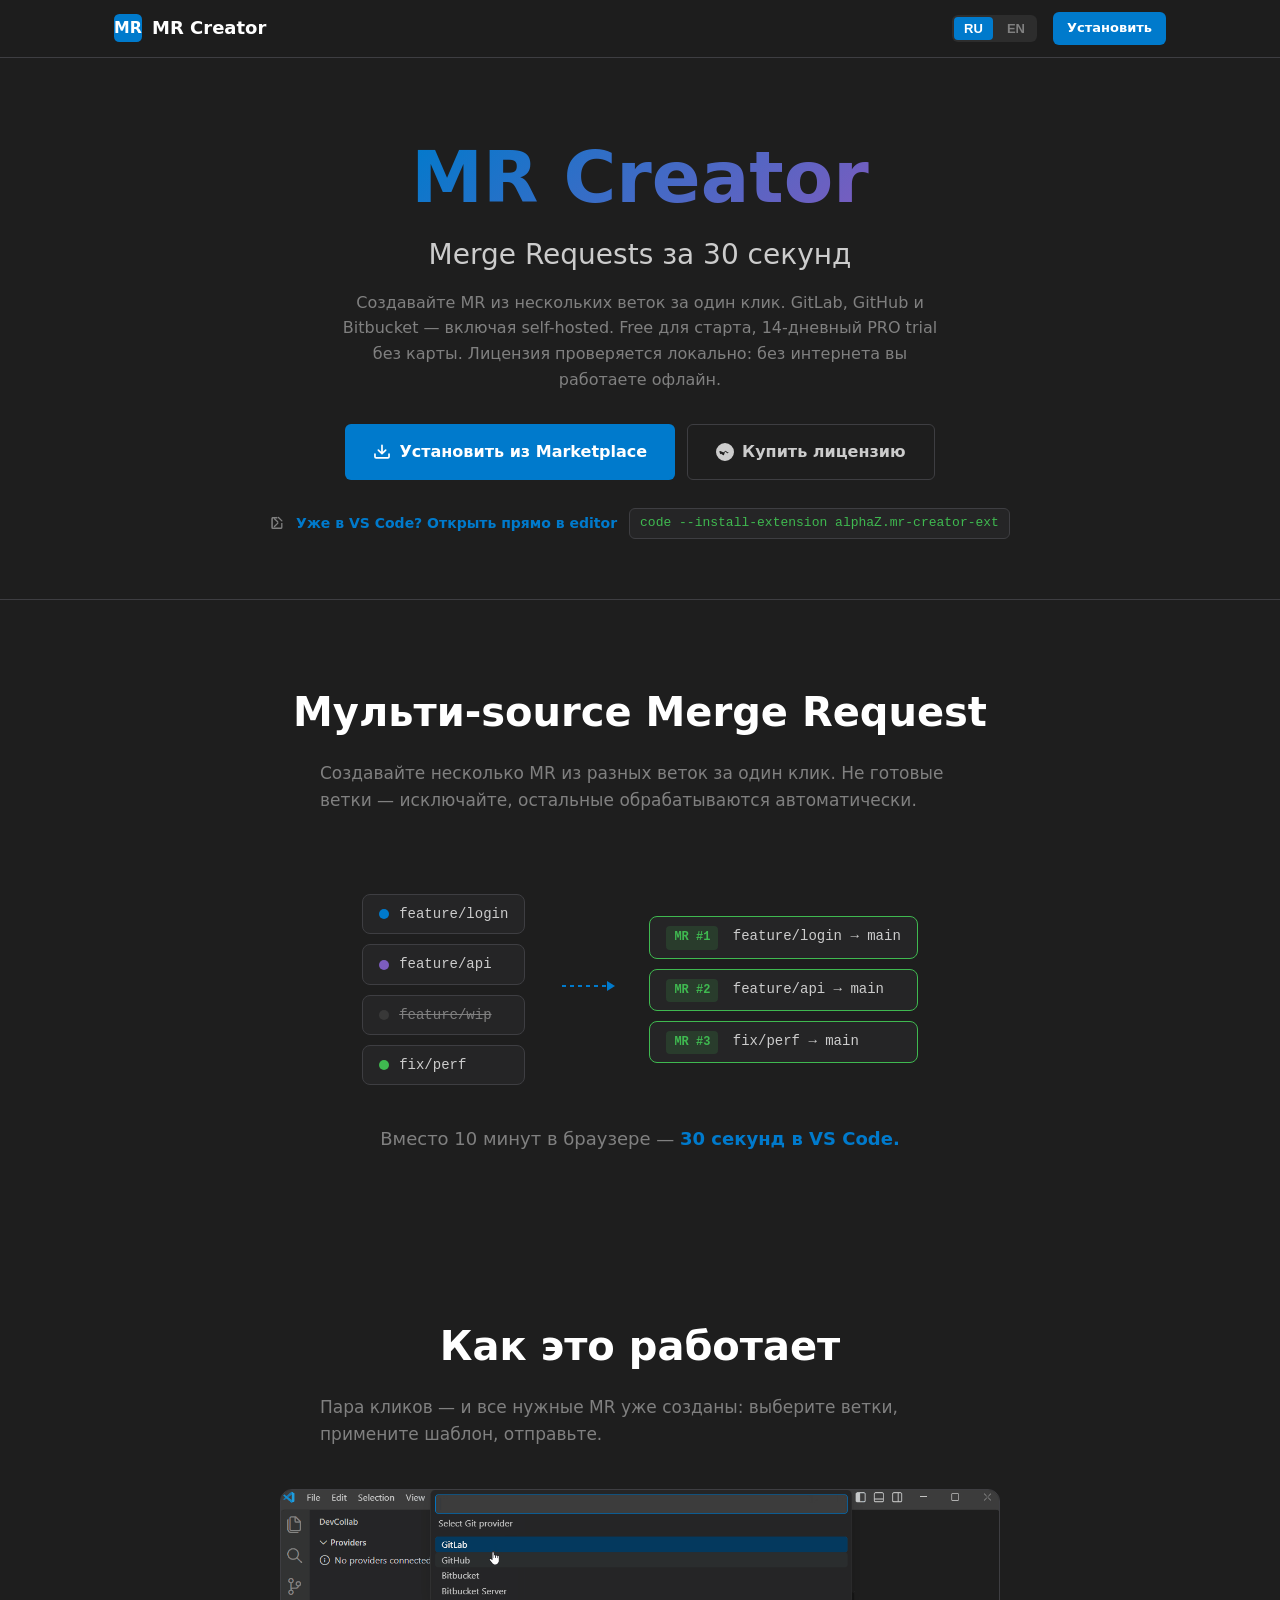
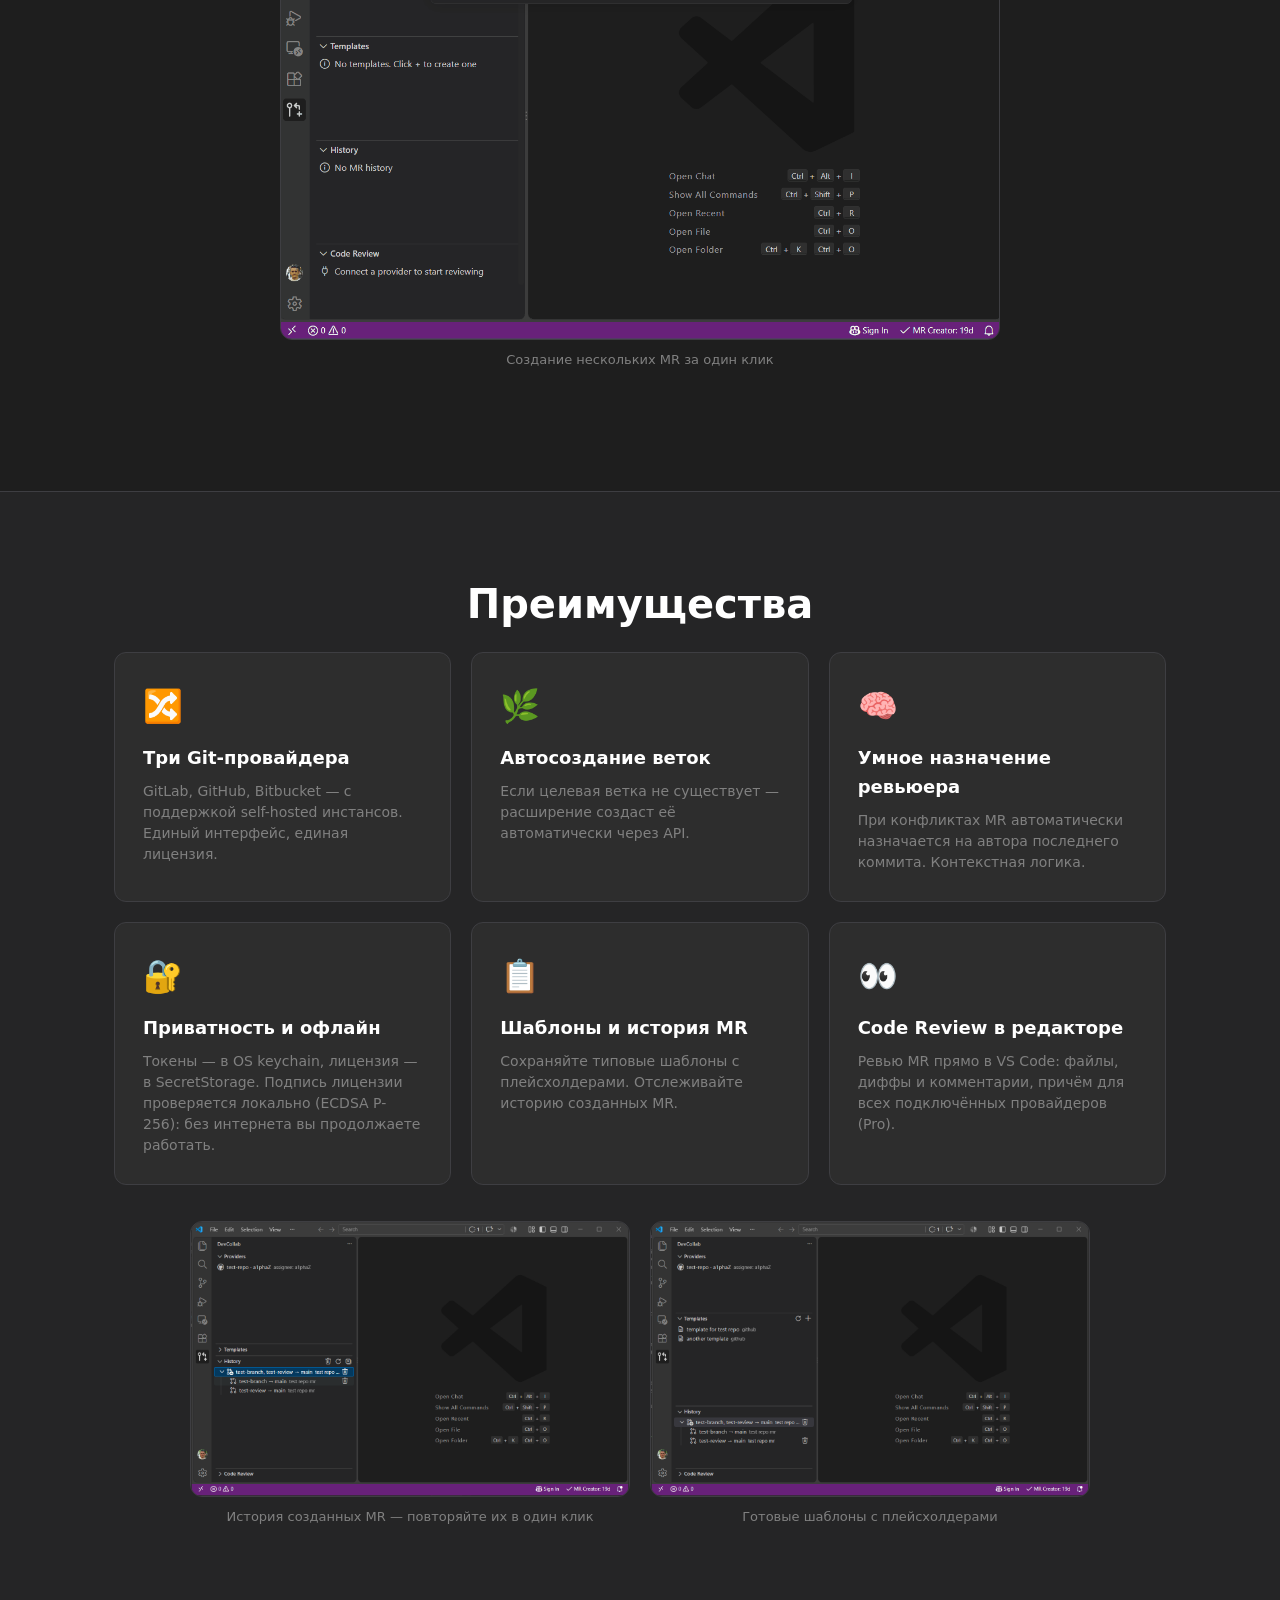
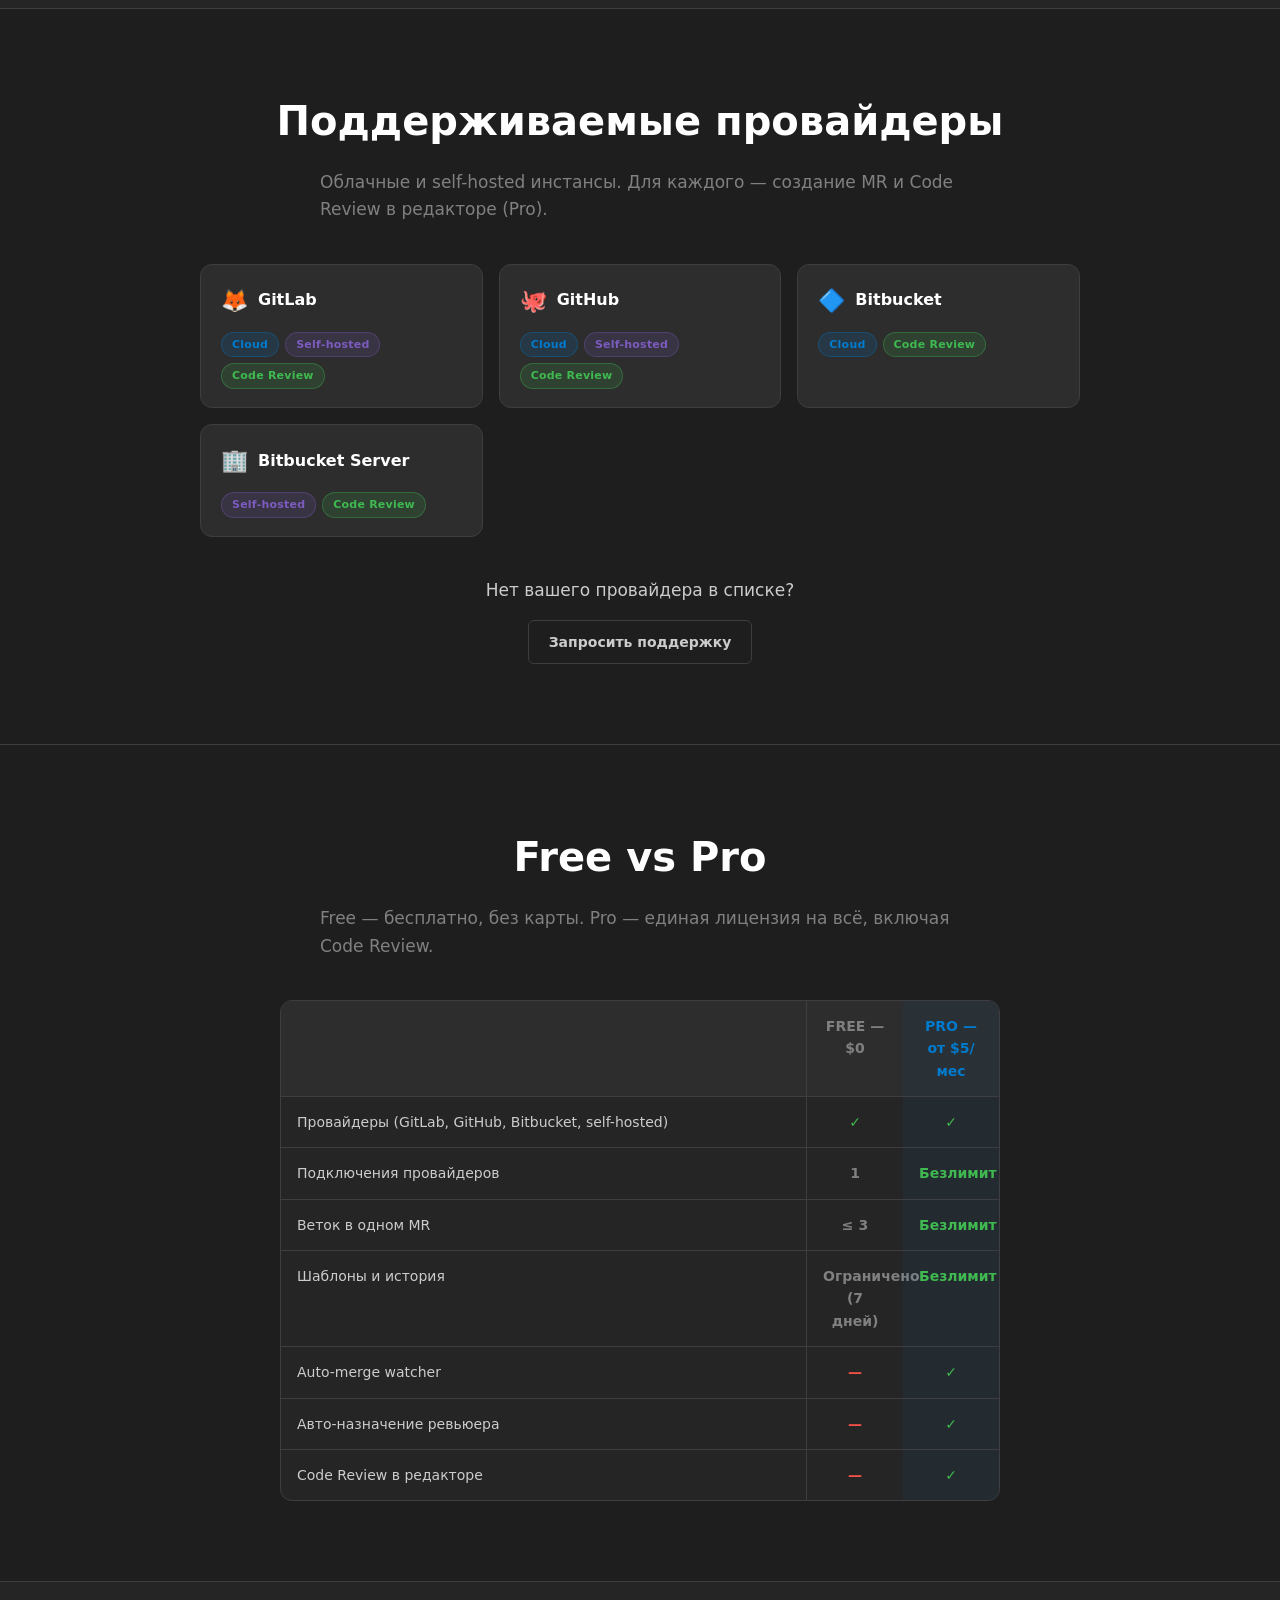
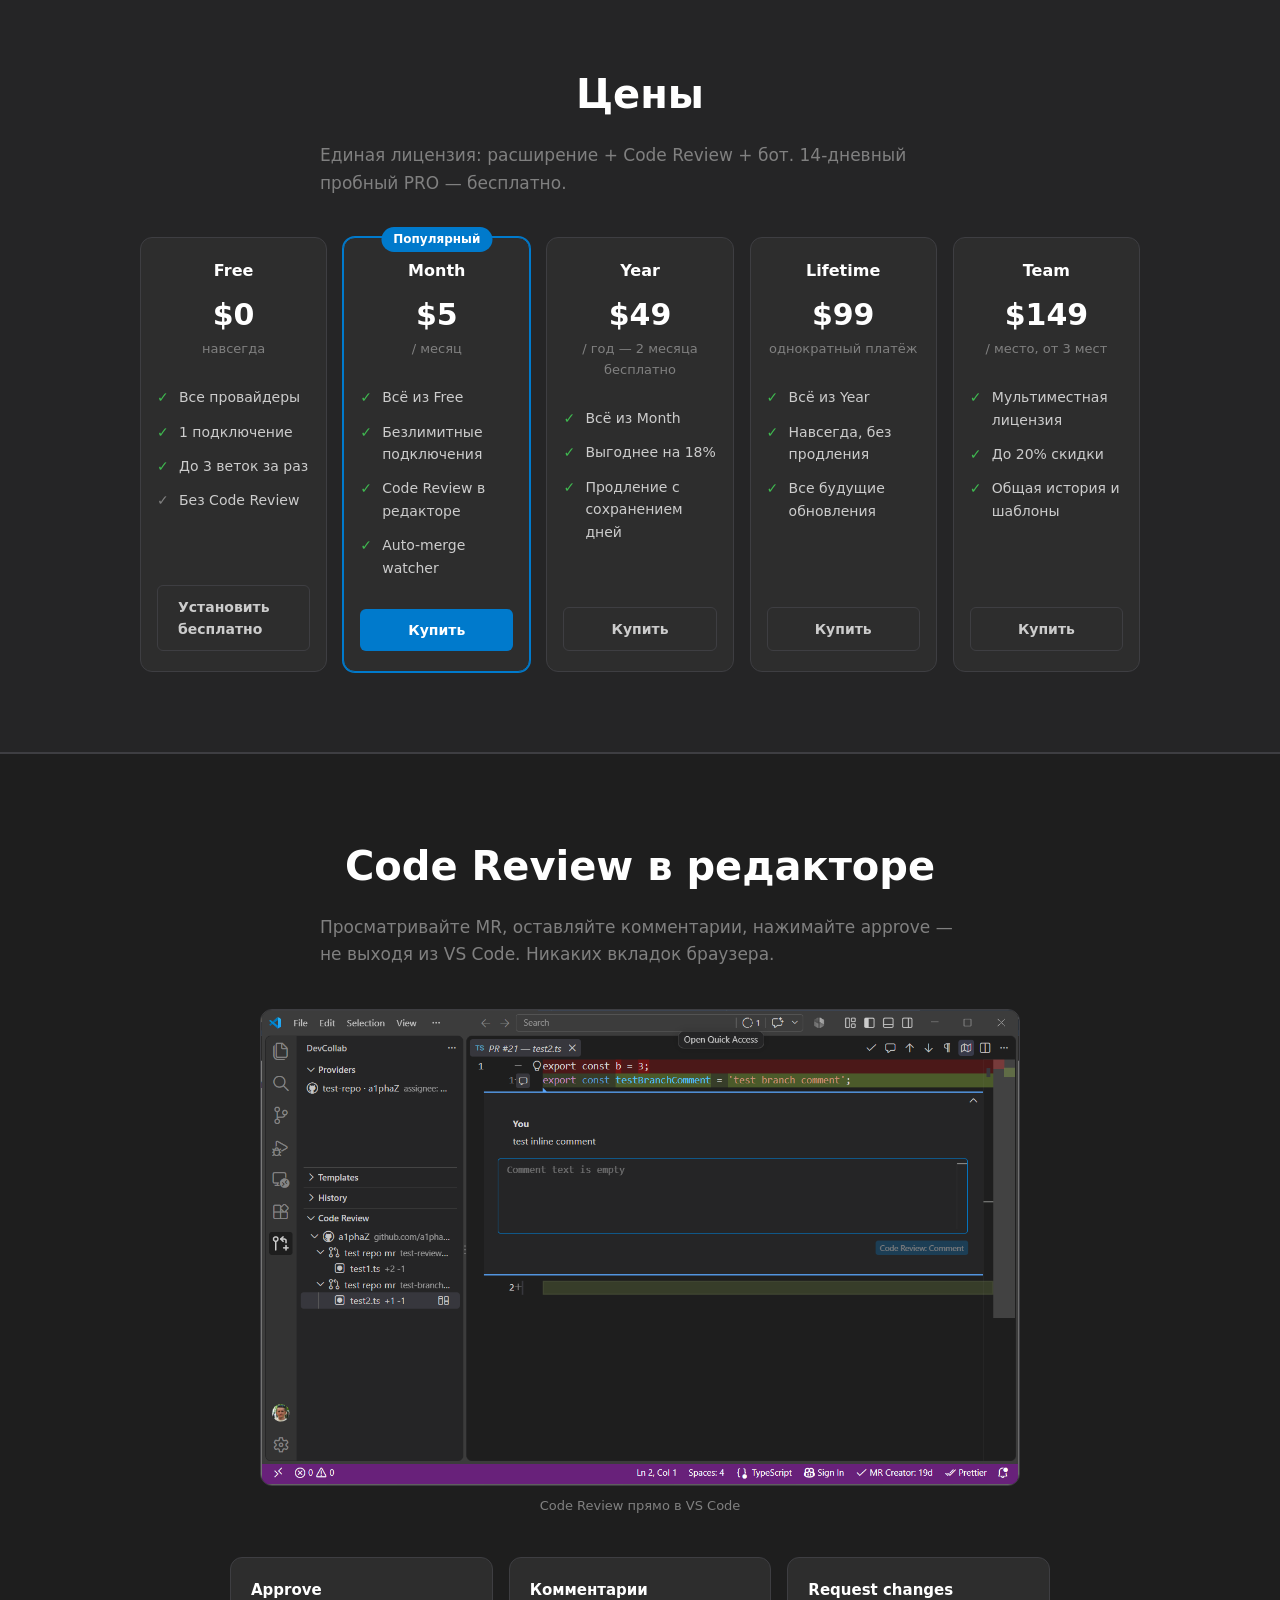
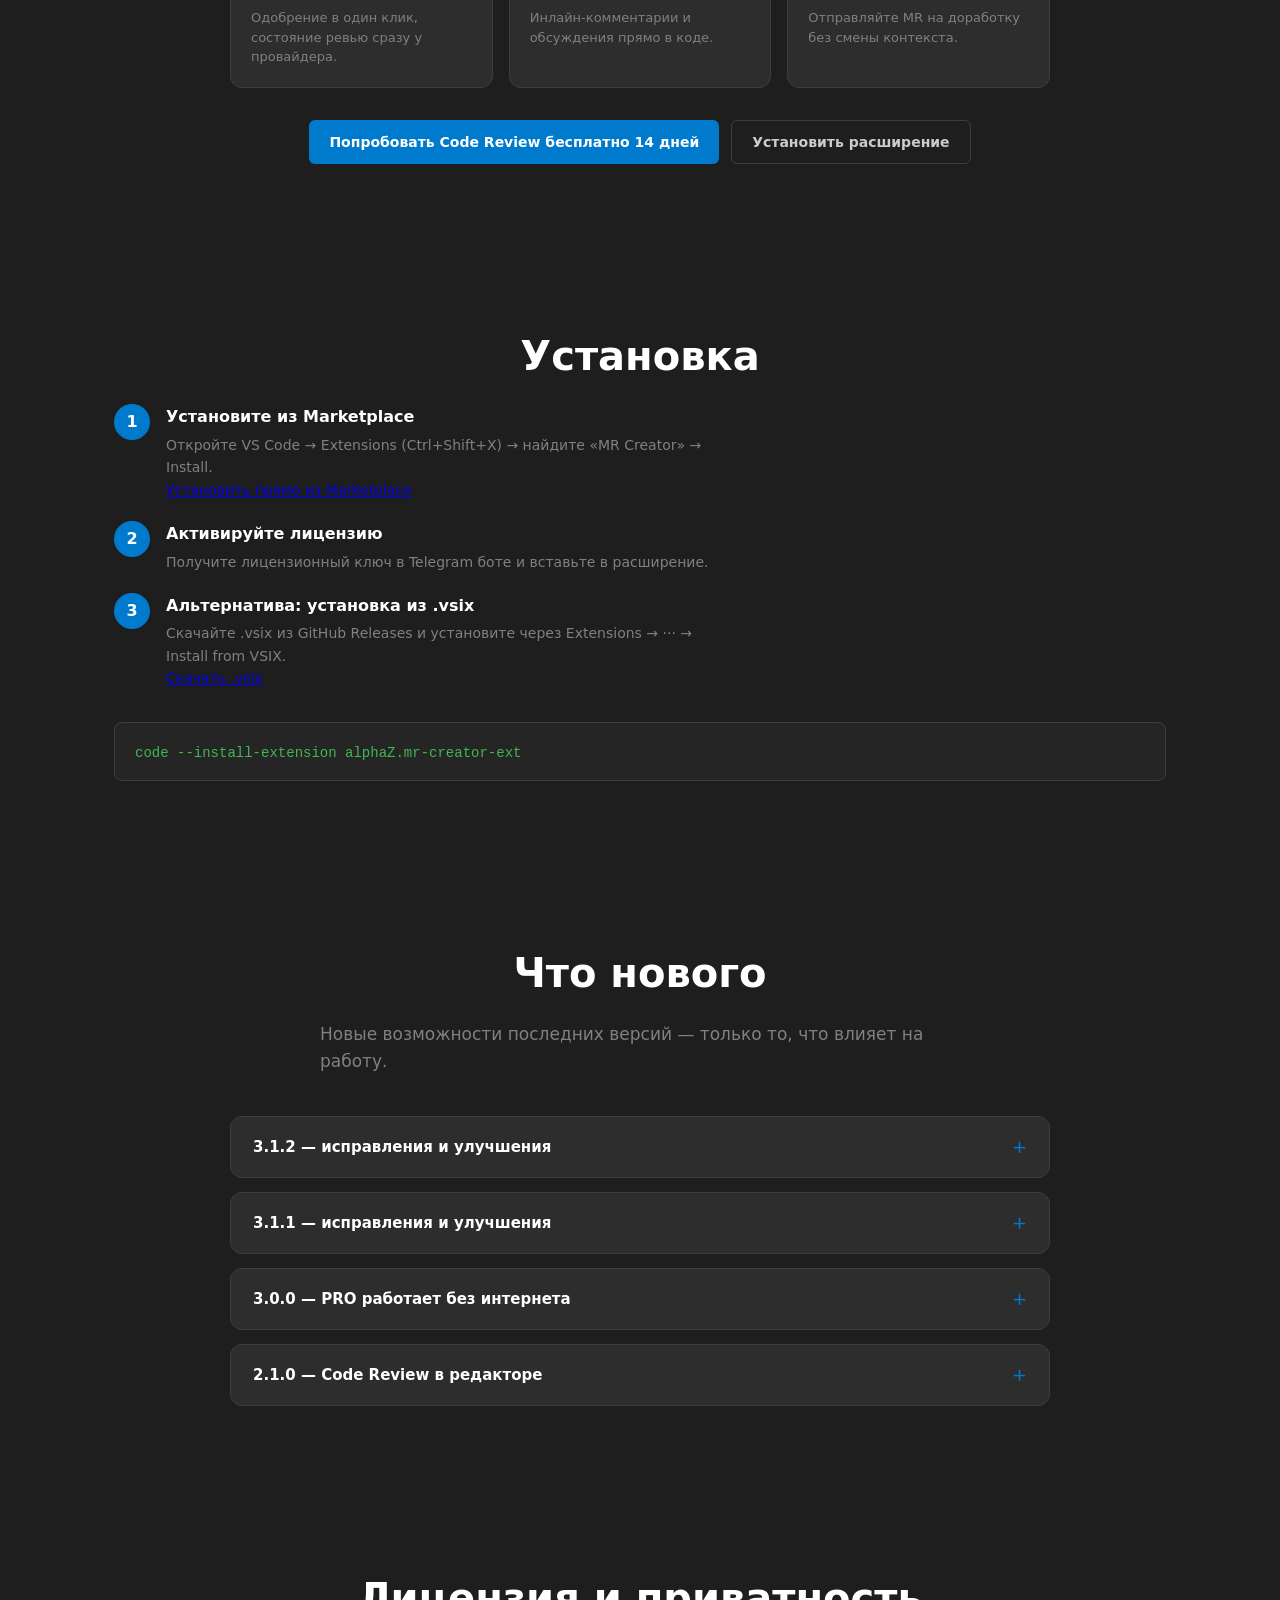
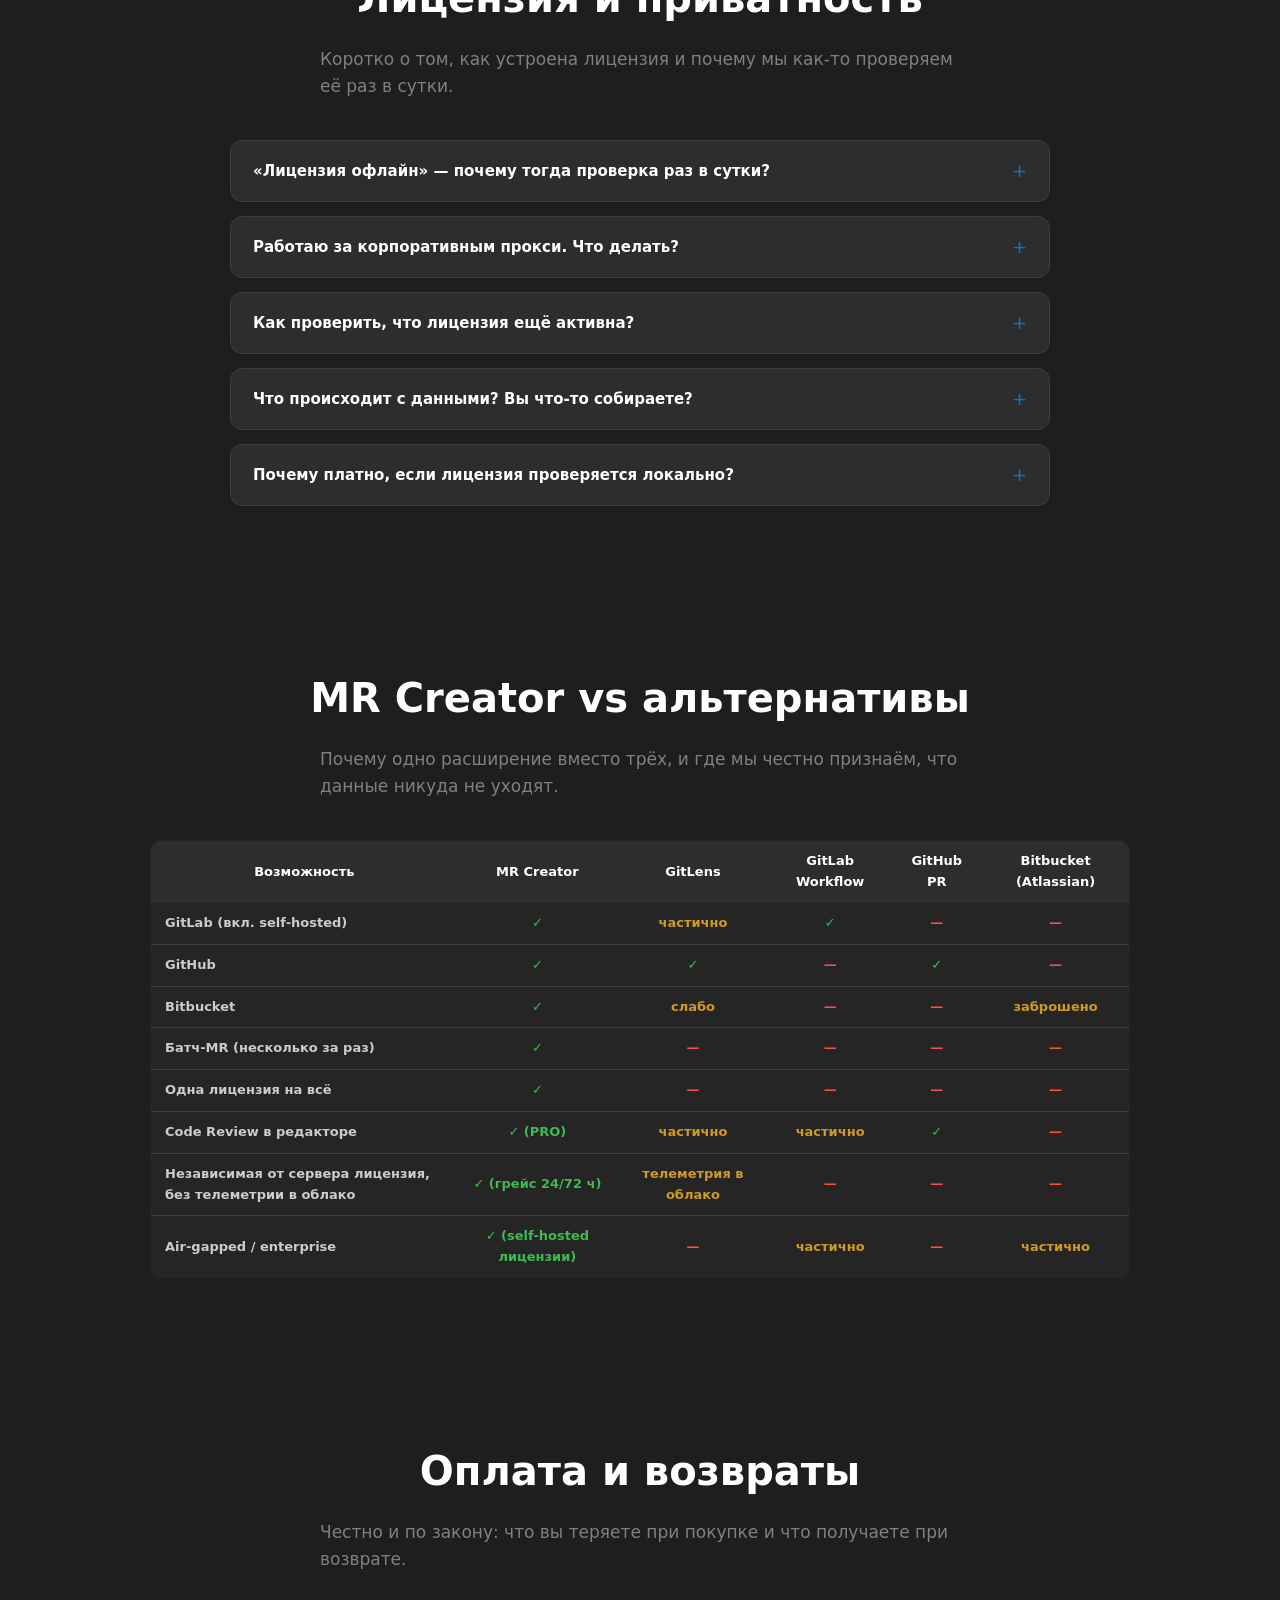
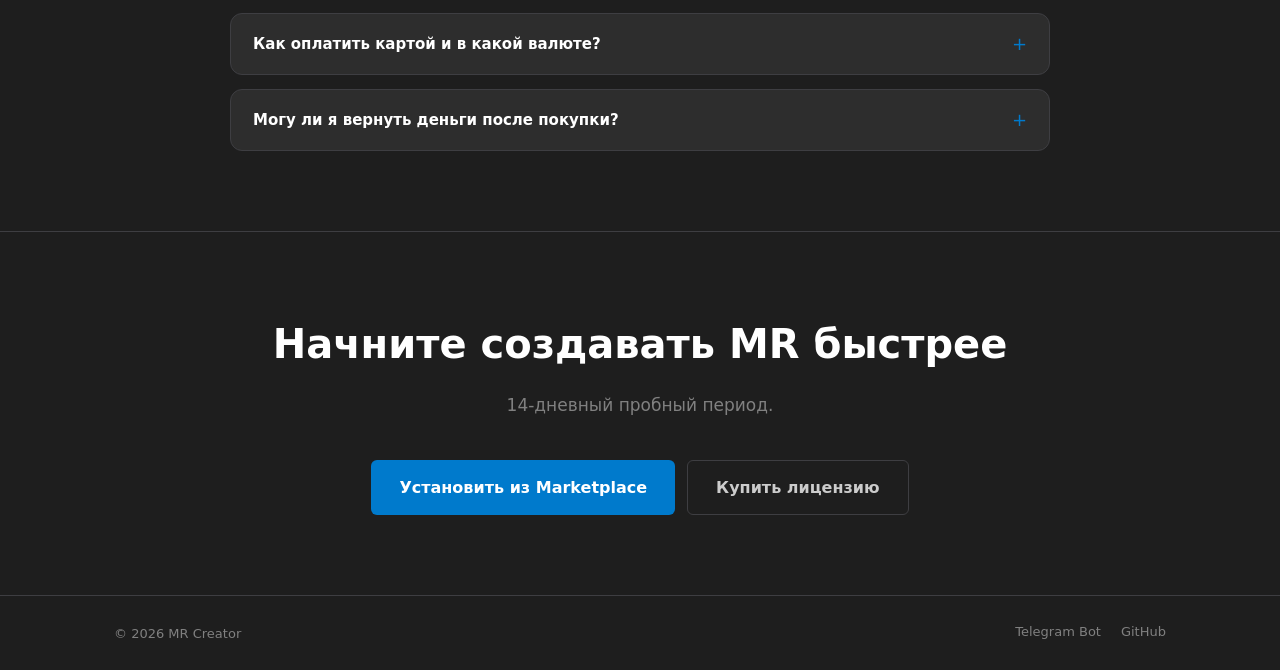
==== docs/index.html @ 1a068dc1 "docs: sync from mr-creator-standalone@661b9ba652df3a2950eaffd5163cdd2f63b5324e" ====
<!DOCTYPE html>
<html lang="ru" data-lang="ru">
<head>
  <meta charset="UTF-8">
  <meta name="viewport" content="width=device-width, initial-scale=1.0">
  <title>MR Creator — Merge Requests за 30 секунд</title>
  <meta name="description" content="VS Code расширение для создания Merge Requests. GitLab, GitHub, Bitbucket. Мульти-source MR за один клик.">
  <link rel="icon" href="favicon.svg" type="image/svg+xml">
  <link rel="stylesheet" href="style.css">
  <link rel="canonical" href="https://mr-creator.ru/">
  <link rel="alternate" hreflang="ru" href="https://mr-creator.ru/?lang=ru">
  <link rel="alternate" hreflang="en" href="https://mr-creator.ru/?lang=en">
  <link rel="alternate" hreflang="x-default" href="https://mr-creator.ru/">
  <meta property="og:title" content="MR Creator — Merge Requests за 30 секунд">
  <meta property="og:description" content="VS Code расширение для создания MR из нескольких веток за один клик. GitLab, GitHub, Bitbucket.">
  <meta property="og:image" content="https://mr-creator.ru/og-image.svg">
  <meta property="og:url" content="https://mr-creator.ru/">
  <meta property="og:type" content="website">
  <meta property="og:site_name" content="MR Creator">
  <meta name="twitter:card" content="summary_large_image">
  <meta name="twitter:title" content="MR Creator — Merge Requests за 30 секунд">
  <meta name="twitter:description" content="VS Code расширение для создания MR из нескольких веток за один клик.">
  <meta name="twitter:image" content="https://mr-creator.ru/og-image.svg">
  <script defer data-domain="mr-creator.ru" src="https://plausible.io/js/script.js"></script>
</head>
<body>

  <!-- Header -->
  <header class="header">
    <div class="container header-inner">
      <a href="/" class="logo">
        <svg class="logo-icon" viewBox="0 0 32 32" width="28" height="28">
          <rect width="32" height="32" rx="6" fill="#007acc"/>
          <text x="16" y="22" text-anchor="middle" font-size="18" font-weight="bold" fill="white" font-family="system-ui">MR</text>
        </svg>
        <span class="logo-text">MR Creator</span>
      </a>
      <nav class="header-right">
        <div class="lang-switch">
          <button class="lang-btn active" data-lang="ru">RU</button>
          <button class="lang-btn" data-lang="en">EN</button>
        </div>
        <a href="https://marketplace.visualstudio.com/items?itemName=alphaZ.mr-creator-ext&utm_source=landing&utm_campaign=3.1.2" class="btn btn-sm btn-primary" data-ru="Установить" data-en="Install">Установить</a>
      </nav>
    </div>
  </header>

  <!-- Hero -->
  <section class="hero">
    <div class="container">
      <h1 class="hero-title">
        <span class="hero-title-accent">MR Creator</span>
      </h1>
      <p class="hero-subtitle" data-ru="Merge Requests за 30 секунд" data-en="Merge Requests in 30 seconds">Merge Requests за 30 секунд</p>
      <p class="hero-desc" data-ru="Создавайте MR из нескольких веток за один клик. GitLab, GitHub и Bitbucket — включая self-hosted. Free для старта, 14-дневный PRO trial без карты. Лицензия проверяется локально: без интернета вы работаете офлайн." data-en="Create MRs from multiple branches in one click. GitLab, GitHub and Bitbucket — including self-hosted. Free to start, 14-day PRO trial with no card. The license is verified locally: it keeps working offline.">Создавайте MR из нескольких веток за один клик. GitLab, GitHub и Bitbucket — включая self-hosted. Free для старта, 14-дневный PRO trial без карты. Лицензия проверяется локально: без интернета вы работаете офлайн.</p>
      <div class="hero-buttons">
        <a href="https://marketplace.visualstudio.com/items?itemName=alphaZ.mr-creator-ext&utm_source=landing&utm_campaign=3.1.2" class="btn btn-primary btn-lg">
          <svg viewBox="0 0 16 16" width="18" height="18" fill="currentColor"><path d="M2.75 14A1.75 1.75 0 0 1 1 12.25v-2.5a.75.75 0 0 1 1.5 0v2.5c0 .138.112.25.25.25h10.5a.25.25 0 0 0 .25-.25v-2.5a.75.75 0 0 1 1.5 0v2.5A1.75 1.75 0 0 1 13.25 14Z"/><path d="M7.25 7.689V2a.75.75 0 0 1 1.5 0v5.689l1.97-1.969a.749.749 0 1 1 1.06 1.06l-3.25 3.25a.749.749 0 0 1-1.06 0L4.22 6.78a.749.749 0 1 1 1.06-1.06l1.97 1.969Z"/></svg>
          <span data-ru="Установить из Marketplace" data-en="Install from Marketplace">Установить из Marketplace</span>
        </a>
        <a href="https://t.me/mr_creator_license_bot" class="btn btn-outline btn-lg">
          <svg viewBox="0 0 16 16" width="18" height="18" fill="currentColor"><path d="M16 8A8 8 0 1 1 0 8a8 8 0 0 1 16 0Zm-4.13-3.16-.59 2.82a.75.75 0 0 1-1.02.5L8.5 6.82l-1.63 1.3a.75.75 0 0 1-.98-.18l.02-.02-2.18-.73a.75.75 0 0 0-.48.08l-.34.17.84 2.67.77-.62 1.56 1.17a.75.75 0 0 0 1.18-.35l.76-2.75 1.8 1.35a.75.75 0 0 0 1.17-.4l.42-2.05a.75.75 0 0 0-.52-.88Z"/></svg>
          <span data-ru="Купить лицензию" data-en="Buy License">Купить лицензию</span>
        </a>
      </div>

      <p class="hero-install">
        <svg viewBox="0 0 16 16" width="14" height="14" fill="currentColor" aria-hidden="true"><path d="M9.484 6.427 5.608 2.552a.75.75 0 1 0-1.06 1.06L7.87 6.934 8.5 7.563l-.629.63-3.323 3.322a.75.75 0 1 0 1.06 1.06l3.876-3.875a.75.75 0 0 0 0-1.06Z"/><path d="m14.083 5.005-3.879-3.874a.75.75 0 1 0-1.06 1.06l3.879 3.875a.75.75 0 0 0 1.06-1.061Z"/><path d="M3.5 1h4l.011.006A.75.75 0 0 1 8 2.75H3.5a.25.25 0 0 0-.25.25v10c0 .138.112.25.25.25h9a.25.25 0 0 0 .25-.25V8l1.5-.001v5A1.75 1.75 0 0 1 12.25 14.75h-9A1.75 1.75 0 0 1 1.5 13v-10c0-.966.784-1.75 1.75-1.75Z"/></svg>
        <a href="vscode:extension/alphaZ.mr-creator-ext"><span data-ru="Уже в VS Code? Открыть прямо в редакторе" data-en="Already in VS Code? Open in the editor">Уже в VS Code? Открыть прямо в editor</span></a>
        <span class="hero-install-code">code --install-extension alphaZ.mr-creator-ext</span>
      </p>
    </div>
  </section>

  <!-- Killer Feature -->
  <section class="section killer-feature">
    <div class="container">
      <h2 class="section-title" data-ru="Мульти-source Merge Request" data-en="Multi-source Merge Request">Мульти-source Merge Request</h2>
      <p class="section-desc" data-ru="Создавайте несколько MR из разных веток за один клик. Не готовые ветки — исключайте, остальные обрабатываются автоматически." data-en="Create multiple MRs from different branches in one click. Exclude unready branches — the rest are processed automatically.">Создавайте несколько MR из разных веток за один клик. Не готовые ветки — исключайте, остальные обрабатываются автоматически.</p>

      <div class="killer-visual">
        <div class="branch-group">
          <div class="branch-item">
            <span class="branch-dot" style="background:#007acc"></span>
            <span class="branch-name">feature/login</span>
          </div>
          <div class="branch-item">
            <span class="branch-dot" style="background:#7c5cbf"></span>
            <span class="branch-name">feature/api</span>
          </div>
          <div class="branch-item">
            <span class="branch-dot excluded" style="background:#555"></span>
            <span class="branch-name dim">feature/wip</span>
          </div>
          <div class="branch-item">
            <span class="branch-dot" style="background:#3fb950"></span>
            <span class="branch-name">fix/perf</span>
          </div>
        </div>
        <div class="arrow-group">
          <svg viewBox="0 0 60 40" width="60" height="40"><path d="M5 20 L50 20" stroke="#007acc" stroke-width="2" fill="none" stroke-dasharray="4"/><polygon points="50,15 58,20 50,25" fill="#007acc"/></svg>
        </div>
        <div class="mr-group">
          <div class="mr-item"><span class="mr-badge new">MR #1</span> feature/login → main</div>
          <div class="mr-item"><span class="mr-badge new">MR #2</span> feature/api → main</div>
          <div class="mr-item"><span class="mr-badge new">MR #3</span> fix/perf → main</div>
        </div>
      </div>

      <p class="killer-stat">
        <span data-ru="Вместо 10 минут в браузере —" data-en="Instead of 10 minutes in browser —">Вместо 10 минут в браузере —</span>
        <strong data-ru="30 секунд в VS Code." data-en="30 seconds in VS Code.">30 секунд в VS Code.</strong>
      </p>
    </div>
  </section>

  <!-- Demo -->
  <section class="section demo">
    <div class="container">
      <h2 class="section-title" data-ru="Как это работает" data-en="See it in action">Как это работает</h2>
      <p class="section-desc" data-ru="Пара кликов — и все нужные MR уже созданы: выберите ветки, примените шаблон, отправьте." data-en="A couple of clicks — and all your MRs are created: pick branches, apply a template, send.">Пара кликов — и все нужные MR уже созданы: выберите ветки, примените шаблон, отправьте.</p>

      <figure class="demo-shot">
        <img src="media/create-mr.gif" alt="MR Creator — создание MR" loading="lazy">
        <figcaption data-ru="Создание нескольких MR за один клик" data-en="Creating multiple MRs in one click">Создание нескольких MR за один клик</figcaption>
      </figure>
    </div>
  </section>

  <!-- Advantages -->
  <section class="section advantages">
    <div class="container">
      <h2 class="section-title" data-ru="Преимущества" data-en="Advantages">Преимущества</h2>

      <div class="adv-grid">
        <div class="adv-card">
          <div class="adv-icon">🔀</div>
          <h3 class="adv-title" data-ru="Три Git-провайдера" data-en="Three Git Providers">Три Git-провайдера</h3>
          <p class="adv-desc" data-ru="GitLab, GitHub, Bitbucket — с поддержкой self-hosted инстансов. Единый интерфейс, единая лицензия." data-en="GitLab, GitHub, Bitbucket — with self-hosted support. One interface, one license.">GitLab, GitHub, Bitbucket — с поддержкой self-hosted инстансов. Единый интерфейс, единая лицензия.</p>
        </div>

        <div class="adv-card">
          <div class="adv-icon">🌿</div>
          <h3 class="adv-title" data-ru="Автосоздание веток" data-en="Auto Branch Creation">Автосоздание веток</h3>
          <p class="adv-desc" data-ru="Если целевая ветка не существует — расширение создаст её автоматически через API." data-en="If the target branch doesn't exist — the extension creates it automatically via API.">Если целевая ветка не существует — расширение создаст её автоматически через API.</p>
        </div>

        <div class="adv-card">
          <div class="adv-icon">🧠</div>
          <h3 class="adv-title" data-ru="Умное назначение ревьюера" data-en="Smart Reviewer Assignment">Умное назначение ревьюера</h3>
          <p class="adv-desc" data-ru="При конфликтах MR автоматически назначается на автора последнего коммита. Контекстная логика." data-en="On merge conflicts, MR is auto-assigned to the last commit author. Context-aware logic.">При конфликтах MR автоматически назначается на автора последнего коммита. Контекстная логика.</p>
        </div>

        <div class="adv-card">
          <div class="adv-icon">🔐</div>
          <h3 class="adv-title" data-ru="Приватность и офлайн" data-en="Privacy & Offline">Приватность и офлайн</h3>
          <p class="adv-desc" data-ru="Токены — в OS keychain, лицензия — в SecretStorage. Подпись лицензии проверяется локально (ECDSA P-256): без интернета вы продолжаете работать." data-en="Tokens in the OS keychain, license in SecretStorage. The license signature is verified locally (ECDSA P-256): it keeps working without the internet.">Токены — в OS keychain, лицензия — в SecretStorage. Подпись лицензии проверяется локально (ECDSA P-256): без интернета вы продолжаете работать.</p>
        </div>

        <div class="adv-card">
          <div class="adv-icon">📋</div>
          <h3 class="adv-title" data-ru="Шаблоны и история MR" data-en="Templates & MR History">Шаблоны и история MR</h3>
          <p class="adv-desc" data-ru="Сохраняйте типовые шаблоны с плейсхолдерами. Отслеживайте историю созданных MR." data-en="Save reusable templates with placeholders. Track history of created MRs.">Сохраняйте типовые шаблоны с плейсхолдерами. Отслеживайте историю созданных MR.</p>
        </div>

        <div class="adv-card">
          <div class="adv-icon">👀</div>
          <h3 class="adv-title" data-ru="Code Review в редакторе" data-en="Code Review in the Editor">Code Review в редакторе</h3>
          <p class="adv-desc" data-ru="Ревью MR прямо в VS Code: файлы, диффы и комментарии, причём для всех подключённых провайдеров (Pro)." data-en="Review MRs right in VS Code — files, diffs and comments, across all connected providers (Pro).">Ревью MR прямо в VS Code: файлы, диффы и комментарии, причём для всех подключённых провайдеров (Pro).</p>
        </div>
      </div>

      <div class="adv-shots">
        <figure class="adv-shot">
          <img src="media/history.png" alt="MR Creator — история MR" loading="lazy">
          <figcaption data-ru="История созданных MR — повторяйте их в один клик" data-en="History of created MRs — reuse them in one click">История созданных MR — повторяйте их в один клик</figcaption>
        </figure>
        <figure class="adv-shot">
          <img src="media/template.png" alt="MR Creator — шаблоны MR" loading="lazy">
          <figcaption data-ru="Готовые шаблоны с плейсхолдерами" data-en="Reusable templates with placeholders">Готовые шаблоны с плейсхолдерами</figcaption>
        </figure>
      </div>
    </div>
  </section>

  <!-- Supported Providers -->
  <section class="section providers">
    <div class="container">
      <h2 class="section-title" data-ru="Поддерживаемые провайдеры" data-en="Supported Providers">Поддерживаемые провайдеры</h2>
      <p class="section-desc" data-ru="Облачные и self-hosted инстансы. Для каждого — создание MR и Code Review в редакторе (Pro)." data-en="Cloud and self-hosted instances. MR creation and in-editor Code Review (Pro) for each.">Облачные и self-hosted инстансы. Для каждого — создание MR и Code Review в редакторе (Pro).</p>

      <div class="providers-grid">
        <div class="provider-card">
          <div class="provider-head">
            <span class="provider-icon">🦊</span>
            <span class="provider-name">GitLab</span>
          </div>
          <div class="chips">
            <span class="chip chip-cloud">Cloud</span>
            <span class="chip chip-selfhosted">Self-hosted</span>
            <span class="chip chip-review">Code Review</span>
          </div>
        </div>
        <div class="provider-card">
          <div class="provider-head">
            <span class="provider-icon">🐙</span>
            <span class="provider-name">GitHub</span>
          </div>
          <div class="chips">
            <span class="chip chip-cloud">Cloud</span>
            <span class="chip chip-selfhosted">Self-hosted</span>
            <span class="chip chip-review">Code Review</span>
          </div>
        </div>
        <div class="provider-card">
          <div class="provider-head">
            <span class="provider-icon">🔷</span>
            <span class="provider-name">Bitbucket</span>
          </div>
          <div class="chips">
            <span class="chip chip-cloud">Cloud</span>
            <span class="chip chip-review">Code Review</span>
          </div>
        </div>
        <div class="provider-card">
          <div class="provider-head">
            <span class="provider-icon">🏢</span>
            <span class="provider-name">Bitbucket Server</span>
          </div>
          <div class="chips">
            <span class="chip chip-selfhosted">Self-hosted</span>
            <span class="chip chip-review">Code Review</span>
          </div>
        </div>
      </div>

      <div class="providers-cta">
        <p class="providers-cta-text" data-ru="Нет вашего провайдера в списке?" data-en="Your provider not listed?">Нет вашего провайдера в списке?</p>
        <a href="https://github.com/a1phaZ/mr-creator-landing/issues/new?template=provider_request.yml&utm_source=landing&utm_campaign=3.1.2" class="btn btn-outline">
          <span data-ru="Запросить поддержку" data-en="Request support">Запросить поддержку</span>
        </a>
      </div>
    </div>
  </section>

  <!-- Free vs Pro -->
  <section class="section compare">
    <div class="container">
      <h2 class="section-title" data-ru="Free vs Pro" data-en="Free vs Pro">Free vs Pro</h2>
      <p class="section-desc" data-ru="Free — бесплатно, без карты. Pro — единая лицензия на всё, включая Code Review." data-en="Free — no card required. Pro — one license for everything, including Code Review.">Free — бесплатно, без карты. Pro — единая лицензия на всё, включая Code Review.</p>

      <div class="compare-table">
        <div class="compare-row compare-head">
          <div class="compare-feature"></div>
          <div class="compare-cell free" data-ru="FREE — $0" data-en="FREE — $0">FREE — $0</div>
          <div class="compare-cell pro" data-ru="PRO — от $5/мес" data-en="PRO — from $5/mo">PRO — от $5/мес</div>
        </div>
        <div class="compare-row">
          <div class="compare-feature" data-ru="Провайдеры (GitLab, GitHub, Bitbucket, self-hosted)" data-en="Providers (GitLab, GitHub, Bitbucket, self-hosted)">Провайдеры (GitLab, GitHub, Bitbucket, self-hosted)</div>
          <div class="compare-cell free check">✓</div>
          <div class="compare-cell pro check">✓</div>
        </div>
        <div class="compare-row">
          <div class="compare-feature" data-ru="Подключения провайдеров" data-en="Provider connections">Подключения провайдеров</div>
          <div class="compare-cell free" data-ru="1" data-en="1">1</div>
          <div class="compare-cell pro check" data-ru="Безлимит" data-en="Unlimited">Безлимит</div>
        </div>
        <div class="compare-row">
          <div class="compare-feature" data-ru="Веток в одном MR" data-en="Branches per MR">Веток в одном MR</div>
          <div class="compare-cell free" data-ru="≤ 3" data-en="≤ 3">≤ 3</div>
          <div class="compare-cell pro check" data-ru="Безлимит" data-en="Unlimited">Безлимит</div>
        </div>
        <div class="compare-row">
          <div class="compare-feature" data-ru="Шаблоны и история" data-en="Templates & history">Шаблоны и история</div>
          <div class="compare-cell free" data-ru="Ограничено (7 дней)" data-en="Limited (7 days)">Ограничено (7 дней)</div>
          <div class="compare-cell pro check" data-ru="Безлимит" data-en="Unlimited">Безлимит</div>
        </div>
        <div class="compare-row">
          <div class="compare-feature" data-ru="Auto-merge watcher" data-en="Auto-merge watcher">Auto-merge watcher</div>
          <div class="compare-cell free no">—</div>
          <div class="compare-cell pro check">✓</div>
        </div>
        <div class="compare-row">
          <div class="compare-feature" data-ru="Авто-назначение ревьюера" data-en="Auto reviewer assignment">Авто-назначение ревьюера</div>
          <div class="compare-cell free no">—</div>
          <div class="compare-cell pro check">✓</div>
        </div>
        <div class="compare-row">
          <div class="compare-feature" data-ru="Code Review в редакторе" data-en="Code Review in the editor">Code Review в редакторе</div>
          <div class="compare-cell free no">—</div>
          <div class="compare-cell pro check">✓</div>
        </div>
      </div>
    </div>
  </section>

  <!-- Pricing -->
  <section class="section pricing">
    <div class="container">
      <h2 class="section-title" data-ru="Цены" data-en="Pricing">Цены</h2>
      <p class="section-desc" data-ru="Единая лицензия: расширение + Code Review + бот. 14-дневный пробный PRO — бесплатно." data-en="One license: extension + Code Review + bot. 14-day PRO trial — free.">Единая лицензия: расширение + Code Review + бот. 14-дневный пробный PRO — бесплатно.</p>

      <div class="pricing-grid">
        <div class="plan-card">
          <h3 class="plan-name" data-ru="Free" data-en="Free">Free</h3>
          <div class="plan-price" data-ru="$0" data-en="$0">$0</div>
          <div class="plan-period" data-ru="навсегда" data-en="forever">навсегда</div>
          <ul class="plan-list">
            <li data-ru="Все провайдеры" data-en="All providers">Все провайдеры</li>
            <li data-ru="1 подключение" data-en="1 connection">1 подключение</li>
            <li data-ru="До 3 веток за раз" data-en="Up to 3 branches at once">До 3 веток за раз</li>
            <li class="plan-muted" data-ru="Без Code Review" data-en="No Code Review">Без Code Review</li>
          </ul>
          <a href="https://marketplace.visualstudio.com/items?itemName=alphaZ.mr-creator-ext&utm_source=landing&utm_campaign=3.1.2" class="btn btn-outline btn-block" data-ru="Установить бесплатно" data-en="Install free">Установить бесплатно</a>
        </div>

        <div class="plan-card plan-hot">
          <span class="plan-badge" data-ru="Популярный" data-en="Popular">Популярный</span>
          <h3 class="plan-name" data-ru="Month" data-en="Month">Month</h3>
          <div class="plan-price" data-ru="$5" data-en="$5">$5</div>
          <div class="plan-period" data-ru="/ месяц" data-en="/ month">/ месяц</div>
          <ul class="plan-list">
            <li data-ru="Всё из Free" data-en="Everything in Free">Всё из Free</li>
            <li data-ru="Безлимитные подключения" data-en="Unlimited connections">Безлимитные подключения</li>
            <li data-ru="Code Review в редакторе" data-en="Code Review in editor">Code Review в редакторе</li>
            <li data-ru="Auto-merge watcher" data-en="Auto-merge watcher">Auto-merge watcher</li>
          </ul>
          <div class="plan-actions">
            <a href="https://t.me/mr_creator_license_bot" class="btn btn-primary btn-block" data-ru="Купить" data-en="Buy">Купить</a>
            <button class="btn btn-ghost btn-block" data-pay-plan="pro_30d" data-ru="Оплатить картой" data-en="Pay by card" hidden>Оплатить картой</button>
          </div>
        </div>

        <div class="plan-card">
          <h3 class="plan-name" data-ru="Year" data-en="Year">Year</h3>
          <div class="plan-price" data-ru="$49" data-en="$49">$49</div>
          <div class="plan-period" data-ru="/ год — 2 месяца бесплатно" data-en="/ year — 2 months free">/ год — 2 месяца бесплатно</div>
          <ul class="plan-list">
            <li data-ru="Всё из Month" data-en="Everything in Month">Всё из Month</li>
            <li data-ru="Выгоднее на 18%" data-en="18% cheaper">Выгоднее на 18%</li>
            <li data-ru="Продление с сохранением дней" data-en="Renewal keeps unused days">Продление с сохранением дней</li>
          </ul>
          <div class="plan-actions">
            <a href="https://t.me/mr_creator_license_bot" class="btn btn-outline btn-block" data-ru="Купить" data-en="Buy">Купить</a>
            <button class="btn btn-ghost btn-block" data-pay-plan="pro_365d" data-ru="Оплатить картой" data-en="Pay by card" hidden>Оплатить картой</button>
          </div>
        </div>

        <div class="plan-card">
          <h3 class="plan-name" data-ru="Lifetime" data-en="Lifetime">Lifetime</h3>
          <div class="plan-price" data-ru="$99" data-en="$99">$99</div>
          <div class="plan-period" data-ru="однократный платёж" data-en="one-time payment">однократный платёж</div>
          <ul class="plan-list">
            <li data-ru="Всё из Year" data-en="Everything in Year">Всё из Year</li>
            <li data-ru="Навсегда, без продления" data-en="Forever, no renewal">Навсегда, без продления</li>
            <li data-ru="Все будущие обновления" data-en="All future updates">Все будущие обновления</li>
          </ul>
          <a href="https://t.me/mr_creator_license_bot" class="btn btn-outline btn-block" data-ru="Купить" data-en="Buy">Купить</a>
        </div>

        <div class="plan-card">
          <h3 class="plan-name" data-ru="Team" data-en="Team">Team</h3>
          <div class="plan-price" data-ru="$149" data-en="$149">$149</div>
          <div class="plan-period" data-ru="/ место, от 3 мест" data-en="/ seat, 3+ seats">/ место, от 3 мест</div>
          <ul class="plan-list">
            <li data-ru="Мультиместная лицензия" data-en="Multi-seat license">Мультиместная лицензия</li>
            <li data-ru="До 20% скидки" data-en="Up to 20% discount">До 20% скидки</li>
            <li data-ru="Общая история и шаблоны" data-en="Shared history & templates">Общая история и шаблоны</li>
          </ul>
          <a href="https://t.me/mr_creator_license_bot" class="btn btn-outline btn-block" data-ru="Купить" data-en="Buy">Купить</a>
        </div>
      </div>
    </div>
  </section>

  <!-- Code Review -->
  <section class="section feature-spot">
    <div class="container">
      <h2 class="section-title" data-ru="Code Review в редакторе" data-en="Code Review in the editor">Code Review в редакторе</h2>
      <p class="section-desc" data-ru="Просматривайте MR, оставляйте комментарии, нажимайте approve — не выходя из VS Code. Никаких вкладок браузера." data-en="Review merge requests, comment, and approve — without leaving VS Code. No browser tabs.">Просматривайте MR, оставляйте комментарии, нажимайте approve — не выходя из VS Code. Никаких вкладок браузера.</p>

      <figure class="feature-shot">
        <img src="media/code-review.png" alt="MR Creator — Code Review в редакторе" loading="lazy">
        <figcaption data-ru="Code Review прямо в VS Code" data-en="Code Review right in VS Code">Code Review прямо в VS Code</figcaption>
      </figure>

      <div class="feature-actions-grid">
        <div class="feature-action-card">
          <div class="feature-action-title" data-ru="Approve" data-en="Approve">Approve</div>
          <div class="feature-action-desc" data-ru="Одобрение в один клик, состояние ревью сразу у провайдера." data-en="One-click approval, review state synced to the provider.">Одобрение в один клик, состояние ревью сразу у провайдера.</div>
        </div>
        <div class="feature-action-card">
          <div class="feature-action-title" data-ru="Комментарии" data-en="Comments">Комментарии</div>
          <div class="feature-action-desc" data-ru="Инлайн-комментарии и обсуждения прямо в коде." data-en="Inline comments and discussions right in the code.">Инлайн-комментарии и обсуждения прямо в коде.</div>
        </div>
        <div class="feature-action-card">
          <div class="feature-action-title" data-ru="Request changes" data-en="Request changes">Request changes</div>
          <div class="feature-action-desc" data-ru="Отправляйте MR на доработку без смены контекста." data-en="Send the MR back for fixes without switching context.">Отправляйте MR на доработку без смены контекста.</div>
        </div>
      </div>

      <div class="cta-buttons">
        <a href="https://t.me/mr_creator_license_bot" class="btn btn-primary">
          <span data-ru="Попробовать Code Review бесплатно 14 дней" data-en="Try Code Review free for 14 days">Попробовать Code Review бесплатно 14 дней</span>
        </a>
        <a href="https://marketplace.visualstudio.com/items?itemName=alphaZ.mr-creator-ext&utm_source=landing&utm_campaign=3.1.2" class="btn btn-outline">
          <span data-ru="Установить расширение" data-en="Install the extension">Установить расширение</span>
        </a>
      </div>
    </div>
  </section>

  <!-- Installation -->
  <section class="section installation">
    <div class="container">
      <h2 class="section-title" data-ru="Установка" data-en="Installation">Установка</h2>

      <div class="install-steps">
        <div class="install-step">
          <div class="step-number">1</div>
          <div class="step-content">
            <h4 data-ru="Установите из Marketplace" data-en="Install from Marketplace">Установите из Marketplace</h4>
            <p data-ru="Откройте VS Code → Extensions (Ctrl+Shift+X) → найдите «MR Creator» → Install." data-en="Open VS Code → Extensions (Ctrl+Shift+X) → search for "MR Creator" → Install.">Откройте VS Code → Extensions (Ctrl+Shift+X) → найдите «MR Creator» → Install.</p>
            <p><a href="https://marketplace.visualstudio.com/items?itemName=alphaZ.mr-creator-ext&utm_source=landing&utm_campaign=3.1.2" data-ru="Установить прямо из Marketplace" data-en="Install directly from Marketplace">Установить прямо из Marketplace</a></p>
          </div>
        </div>
        <div class="install-step">
          <div class="step-number">2</div>
          <div class="step-content">
            <h4 data-ru="Активируйте лицензию" data-en="Activate License">Активируйте лицензию</h4>
            <p data-ru="Получите лицензионный ключ в Telegram боте и вставьте в расширение." data-en="Get a license key from the Telegram bot and paste it into the extension.">Получите лицензионный ключ в Telegram боте и вставьте в расширение.</p>
          </div>
        </div>
        <div class="install-step">
          <div class="step-number">3</div>
          <div class="step-content">
            <h4 data-ru="Альтернатива: установка из .vsix" data-en="Alternative: install from .vsix">Альтернатива: установка из .vsix</h4>
            <p data-ru="Скачайте .vsix из GitHub Releases и установите через Extensions → ··· → Install from VSIX." data-en="Download the .vsix from GitHub Releases and install via Extensions → ··· → Install from VSIX.">Скачайте .vsix из GitHub Releases и установите через Extensions → ··· → Install from VSIX.</p>
            <p><a href="https://github.com/a1phaZ/mr-creator-landing/releases/latest?utm_source=landing&utm_campaign=3.1.2" data-ru="Скачать .vsix" data-en="Download .vsix">Скачать .vsix</a></p>
          </div>
        </div>
      </div>

      <div class="install-code">
        <code>code --install-extension alphaZ.mr-creator-ext</code>
      </div>
    </div>
  </section>

  <!-- What's New -->
  <section class="section whats-new">
    <div class="container">
      <h2 class="section-title" data-ru="Что нового" data-en="What's new">Что нового</h2>
      <p class="section-desc" data-ru="Новые возможности последних версий — только то, что влияет на работу." data-en="New features of recent releases — only what affects how you work.">Новые возможности последних версий — только то, что влияет на работу.</p>
      <div class="faq-list">
        <details class="faq-item">
          <summary class="faq-q" data-ru="3.1.2 — исправления и улучшения" data-en="3.1.2 — fixes and improvements">3.1.2 — исправления и улучшения</summary>
          <div class="faq-a" data-ru="Новых функций нет: исправлены ошибки и улучшена стабильность." data-en="No new features: bug fixes and stability improvements.">Новых функций нет: исправлены ошибки и улучшена стабильность.</div>
        </details>

        <details class="faq-item">
          <summary class="faq-q" data-ru="3.1.1 — исправления и улучшения" data-en="3.1.1 — fixes and improvements">3.1.1 — исправления и улучшения</summary>
          <div class="faq-a" data-ru="Новых функций нет: исправлены ошибки и улучшена стабильность." data-en="No new features: bug fixes and stability improvements.">Новых функций нет: исправлены ошибки и улучшена стабильность.</div>
        </details>

        <details class="faq-item">
          <summary class="faq-q" data-ru="3.0.0 — PRO работает без интернета" data-en="3.0.0 — PRO works offline">3.0.0 — PRO работает без интернета</summary>
          <div class="faq-a" data-ru="Без связи лицензия не пропадает: до 3 дней офлайн-защиты, затем PRO сама возобновляется при следующей проверке." data-en="No connection? PRO keeps working: up to 3 days of offline protection, then it resumes automatically on the next check.">Без связи лицензия не пропадает: до 3 дней офлайн-защиты, затем PRO сама возобновляется при следующей проверке.</div>
        </details>

        <details class="faq-item">
          <summary class="faq-q" data-ru="2.1.0 — Code Review в редакторе" data-en="2.1.0 — Code Review in the editor">2.1.0 — Code Review в редакторе</summary>
          <div class="faq-a" data-ru="Открытие диффа прямо в VS Code, инлайн-комментарии; для своих MR — без кнопки Approve." data-en="Open diffs right in VS Code, inline comments; for your own MRs the Approve button is hidden.">Открытие диффа прямо в VS Code, инлайн-комментарии; для своих MR — без кнопки Approve.</div>
        </details>
      </div>
    </div>
  </section>

  <!-- License & Privacy FAQ -->
  <section class="section faq">
    <div class="container">
      <h2 class="section-title" data-ru="Лицензия и приватность" data-en="License & Privacy">Лицензия и приватность</h2>
      <p class="section-desc" data-ru="Коротко о том, как устроена лицензия и почему мы как-то проверяем её раз в сутки." data-en="How the license works and why it checks in with the server once a day.">Коротко о том, как устроена лицензия и почему мы как-то проверяем её раз в сутки.</p>

      <div class="faq-list">
        <details class="faq-item">
          <summary class="faq-q" data-ru="«Лицензия офлайн» — почему тогда проверка раз в сутки?" data-en="'Offline license' — so why a daily check?">«Лицензия офлайн» — почему тогда проверка раз в сутки?</summary>
          <div class="faq-a" data-ru="Подпись вашей лицензии проверяется локально (ECDSA P-256) — без нас вы работаете офлайн, мы не видим ни ваш код, ни токены. Раз в сутки расширение шлёт один лёгкий запрос: не отозвана ли лицензия (возврат/абьюз). Без связи — грейс 24 ч (72 ч, если не отвечаем мы, а интернет есть), затем PRO временно ставится на паузу и сам восстанавливается при следующей успешной проверке. Ключ хранится локально и не стирается." data-en="Your license signature is verified locally (ECDSA P-256) — you work offline without us seeing your code or tokens. Once a day the extension sends one lightweight request: has the license been revoked (refund/abuse)? Without a connection you get a 24 h grace period (72 h when we're the ones offline and the network is up), then PRO pauses and resumes automatically on the next successful check. Your key stays on disk and is never erased.">Подпись вашей лицензии проверяется локально (ECDSA P-256) — без нас вы работаете офлайн, мы не видим ни ваш код, ни токены. Раз в сутки расширение шлёт один лёгкий запрос: не отозвана ли лицензия (возврат/абьюз). Без связи — грейс 24 ч (72 ч, если не отвечаем мы, а интернет есть), затем PRO временно ставится на паузу и сам восстанавливается при следующей успешной проверке. Ключ хранится локально и не стирается.</div>
        </details>

        <details class="faq-item">
          <summary class="faq-q" data-ru="Работаю за корпоративным прокси. Что делать?" data-en="I'm behind a corporate proxy. What do I do?">Работаю за корпоративным прокси. Что делать?</summary>
          <div class="faq-a" data-ru="Проще всего — добавить домен сервера лицензий <code>license.mr-creator.ru</code> (исходящий TCP 443) в allowlist через IT-заявку — это бесплатный путь, никакой enterprise-версии не нужно. Во время грейс-периода расширение продолжит работать и без этого. Если политика безопасности строгая и внешние запросы запрещены совсем — есть self-hosted контейнер лицензий для air-gapped команд, подробности по <a href='mailto:support@mr-creator.ru'>support@mr-creator.ru</a>." data-en="The easiest path is adding the license-server domain <code>license.mr-creator.ru</code> (outbound TCP 443) to the IT allowlist — free, no enterprise purchase required. The grace period keeps PRO working even before that. If external requests are banned entirely, there's a self-hosted license container for air-gapped teams — ask <a href='mailto:support@mr-creator.ru'>support@mr-creator.ru</a>.">Проще всего — добавить домен сервера лицензий <code>license.mr-creator.ru</code> (исходящий TCP 443) в allowlist через IT-заявку — это бесплатный путь, никакой enterprise-версии не нужно. Во время грейс-периода расширение продолжит работать и без этого. Если политика безопасности строгая и внешние запросы запрещены совсем — есть self-hosted контейнер лицензий для air-gapped команд, подробности по <a href='mailto:support@mr-creator.ru'>support@mr-creator.ru</a>.</div>
        </details>

        <details class="faq-item">
          <summary class="faq-q" data-ru="Как проверить, что лицензия ещё активна?" data-en="How do I check my license status?">Как проверить, что лицензия ещё активна?</summary>
          <div class="faq-a">
            <ul class="howto-list">
              <li data-ru="Панель команд (Ctrl+Shift+P) → <strong>MR Creator: Show License Info</strong> — статус PRO, срок, состояние офлайн-проверки." data-en="Command Palette (Ctrl+Shift+P) → <strong>MR Creator: Show License Info</strong> — PRO status, expiry, offline-check state.">Панель команд (Ctrl+Shift+P) → <strong>MR Creator: Show License Info</strong> — статус PRO, срок, состояние офлайн-проверки.</li>
              <li data-ru="Если PRO на паузе — в статус-баре появится «PRO paused» с причиной; расширение попробует проверить снова автоматически." data-en="If PRO is paused you'll see 'PRO paused' with a reason in the status bar; the extension retries automatically.">Если PRO на паузе — в статус-баре появится «PRO paused» с причиной; расширение попробует проверить снова автоматически.</li>
              <li data-ru="Ключ и статус также видны в Telegram-боте в разделе «Моя лицензия»." data-en="Key and status are also visible in the Telegram bot under 'My License'.">Ключ и статус также видны в Telegram-боте в разделе «Моя лицензия».</li>
            </ul>
          </div>
        </details>

        <details class="faq-item">
          <summary class="faq-q" data-ru="Что происходит с данными? Вы что-то собираете?" data-en="What data do you collect?">Что происходит с данными? Вы что-то собираете?</summary>
          <div class="faq-a" data-ru="Код, репозитории, токены и лицензия не покидают вашу машину (secret'ы — в OS keychain и SecretStorage). Единственный исходящий запрос, связанный с лицензией, — раз в сутки к серверу, который подтверждает, что лицензия не отозвана. Данных о ваших репозиториях и коде мы не видим." data-en="Your code, repositories, tokens and license never leave your machine (secrets live in the OS keychain and SecretStorage). The only outbound license-related request is the daily check confirming your license wasn't revoked. We never see your repos or code.">Код, репозитории, токены и лицензия не покидают вашу машину (secret'ы — в OS keychain и SecretStorage). Единственный исходящий запрос, связанный с лицензией, — раз в сутки к серверу, который подтверждает, что лицензия не отозвана. Данных о ваших репозиториях и коде мы не видим.</div>
        </details>

        <details class="faq-item">
          <summary class="faq-q" data-ru="Почему платно, если лицензия проверяется локально?" data-en="Why paid if the license is checked locally?">Почему платно, если лицензия проверяется локально?</summary>
          <div class="faq-a" data-ru="Расширение — независимый проект: оно живёт за счёт продаж лицензий, а не рекламы или продажи данных. Лицензия — локальная, телеметрии нет, токены хранятся у вас. Мы берём деньги за доступ к PRO-функциям (Code Review, безлимитные подключения), а не за продажу ваших данных — и эти деньги идут в разработку PRO: Code Review, безлимитные подключения, auto-merge watcher. GitLens уже давно работает по freemium-модели — рынок принял платные расширения." data-en="MR Creator is an independent project funded by license sales — not ads or data-selling. The license is local, there's no telemetry, tokens stay with you. We charge for PRO features (Code Review, unlimited connections) — not for selling your data — and that money funds PRO development: Code Review, unlimited connections, auto-merge watcher. GitLens has been freemium for years — the market accepted paid extensions.">Расширение — независимый проект: оно живёт за счёт продаж лицензий, а не рекламы или продажи данных. Лицензия — локальная, телеметрии нет, токены хранятся у вас. Мы берём деньги за доступ к PRO-функциям (Code Review, безлимитные подключения), а не за продажу ваших данных — и эти деньги идут в разработку PRO: Code Review, безлимитные подключения, auto-merge watcher. GitLens уже давно работает по freemium-модели — рынок принял платные расширения.</div>
        </details>
      </div>
    </div>
  </section>

  <!-- Competitors -->
  <section class="section providers">
    <div class="container">
      <h2 class="section-title" data-ru="MR Creator vs альтернативы" data-en="MR Creator vs alternatives">MR Creator vs альтернативы</h2>
      <p class="section-desc" data-ru="Почему одно расширение вместо трёх, и где мы честно признаём, что данные никуда не уходят." data-en="One extension instead of three — and where we honestly state that data goes nowhere.">Почему одно расширение вместо трёх, и где мы честно признаём, что данные никуда не уходят.</p>

      <div class="matrix-scroll">
        <table class="matrix-table">
          <thead>
            <tr>
              <th data-ru="Возможность" data-en="Feature">Возможность</th>
              <th>MR Creator</th>
              <th>GitLens</th>
              <th>GitLab Workflow</th>
              <th>GitHub PR</th>
              <th>Bitbucket (Atlassian)</th>
            </tr>
          </thead>
          <tbody>
            <tr>
              <th data-ru="GitLab (вкл. self-hosted)" data-en="GitLab (incl. self-hosted)">GitLab (вкл. self-hosted)</th>
              <td class="matrix-check">✓</td>
              <td class="matrix-partial" data-ru="частично" data-en="partial">частично</td>
              <td class="matrix-check">✓</td>
              <td class="matrix-no">—</td>
              <td class="matrix-no">—</td>
            </tr>
            <tr>
              <th data-ru="GitHub" data-en="GitHub">GitHub</th>
              <td class="matrix-check">✓</td>
              <td class="matrix-check">✓</td>
              <td class="matrix-no">—</td>
              <td class="matrix-check">✓</td>
              <td class="matrix-no">—</td>
            </tr>
            <tr>
              <th data-ru="Bitbucket" data-en="Bitbucket">Bitbucket</th>
              <td class="matrix-check">✓</td>
              <td class="matrix-partial" data-ru="слабо" data-en="weak">слабо</td>
              <td class="matrix-no">—</td>
              <td class="matrix-no">—</td>
              <td class="matrix-partial" data-ru="заброшено" data-en="abandoned">заброшено</td>
            </tr>
            <tr>
              <th data-ru="Батч-MR (несколько за раз)" data-en="Batch MR (several at once)">Батч-MR (несколько за раз)</th>
              <td class="matrix-check">✓</td>
              <td class="matrix-no">—</td>
              <td class="matrix-no">—</td>
              <td class="matrix-no">—</td>
              <td class="matrix-no">—</td>
            </tr>
            <tr>
              <th data-ru="Одна лицензия на всё" data-en="One license for everything">Одна лицензия на всё</th>
              <td class="matrix-check">✓</td>
              <td class="matrix-no">—</td>
              <td class="matrix-no">—</td>
              <td class="matrix-no">—</td>
              <td class="matrix-no">—</td>
            </tr>
            <tr>
              <th data-ru="Code Review в редакторе" data-en="Code Review in the editor">Code Review в редакторе</th>
              <td class="matrix-check" data-ru="✓ (PRO)" data-en="✓ (PRO)">✓ (PRO)</td>
              <td class="matrix-partial" data-ru="частично" data-en="partial">частично</td>
              <td class="matrix-partial" data-ru="частично" data-en="partial">частично</td>
              <td class="matrix-check">✓</td>
              <td class="matrix-no">—</td>
            </tr>
            <tr>
              <th data-ru="Независимая от сервера лицензия, без телеметрии в облако" data-en="Server-independent license, no telemetry to cloud">Независимая от сервера лицензия, без телеметрии в облако</th>
              <td class="matrix-check" data-ru="✓ (грейс 24/72 ч)" data-en="✓ (24/72 h grace)">✓ (грейс 24/72 ч)</td>
              <td class="matrix-partial" data-ru="телеметрия в облако" data-en="telemetry to cloud">телеметрия в облако</td>
              <td class="matrix-no">—</td>
              <td class="matrix-no">—</td>
              <td class="matrix-no">—</td>
            </tr>
            <tr>
              <th data-ru="Air-gapped / enterprise" data-en="Air-gapped / enterprise">Air-gapped / enterprise</th>
              <td class="matrix-check" data-ru="✓ (self-hosted лицензии)" data-en="✓ (self-hosted license)">✓ (self-hosted лицензии)</td>
              <td class="matrix-no">—</td>
              <td class="matrix-partial" data-ru="частично" data-en="partial">частично</td>
              <td class="matrix-no">—</td>
              <td class="matrix-partial" data-ru="частично" data-en="partial">частично</td>
            </tr>
          </tbody>
        </table>
      </div>
    </div>
  </section>

  <!-- Returns -->
  <section class="section faq">
    <div class="container">
      <h2 class="section-title" data-ru="Оплата и возвраты" data-en="Payments & Refunds">Оплата и возвраты</h2>
      <p class="section-desc" data-ru="Честно и по закону: что вы теряете при покупке и что получаете при возврате." data-en="Honest and legal: what you lose on purchase and what you get on refund.">Честно и по закону: что вы теряете при покупке и что получаете при возврате.</p>

      <div class="faq-list">
        <details class="faq-item">
          <summary class="faq-q" data-ru="Как оплатить картой и в какой валюте?" data-en="How do I pay by card and in which currency?">Как оплатить картой и в какой валюте?</summary>
          <div class="faq-a" data-ru="На тарифах Month и Year доступна оплата картой через Robokassa. Сумма в рублях считается по курсу USD/ЦБ на момент оплаты и округляется вверх до 10 ₽ — курс, зафиксированный при создании платежа, и есть ваш финальный чек. Перед оплатой вы авторизуетесь через кнопку Telegram: лицензия придёт именно в этот аккаунт. Тарифы Lifetime и Team оплачиваются через бота в Telegram Stars." data-en="Card payment via Robokassa is available on the Month and Year plans. The ruble amount uses the USD/CBR rate at the moment of payment, rounded up to 10 ₽ — the rate locked in when the payment was created is the final amount. Before paying you authorize with the Telegram button, and the license is delivered to that very account. Lifetime and Team are paid for through the bot using Telegram Stars.">На тарифах Month и Year доступна оплата картой через Robokassa. Сумма в рублях считается по курсу USD/ЦБ на момент оплаты и округляется вверх до 10 ₽ — курс, зафиксированный при создании платежа, и есть ваш чек. Перед оплатой вы авторизуетесь через кнопку Telegram: лицензия придёт именно в этот аккаунт. Тарифы Lifetime и Team оплачиваются через бота в Telegram Stars.</div>
        </details>
        <details class="faq-item">
          <summary class="faq-q" data-ru="Могу ли я вернуть деньги после покупки?" data-en="Can I get a refund after purchase?">Могу ли я вернуть деньги после покупки?</summary>
          <div class="faq-a" data-ru="Лицензия — цифровой товар, который доставляется и активируется сразу после оплаты (это начало исполнения). Поэтому, как и у любого активированного цифрового товара, право отказа в течение 14 дней (Директива ЕС 2011/83/EU; для РФ — Закон о защите прав потребителей № 2300-1) не применяется — вы подтверждаете это явным шагом перед оплатой в боте. Возврат выдаётся при подтверждённом техническом браке: при возврате лицензия отзывается и перестаёт работать при следующей проверке на сервере лицензий. Возвраты Telegram Stars обрабатывает Telegram по своей политике (запрос в течение 21 дня, возврат в Stars)." data-en="The license is a digital good that is delivered and activated right after payment (its start of performance). As with any activated digital good, the 14-day withdrawal right (EU Directive 2011/83/EU; in Russia — RF Law No. 2300-1) does not apply — you confirm this explicitly before paying in the bot. Refunds are issued for confirmed technical defects: on refund the license is revoked and stops working at the next license-server check. Telegram Stars refunds are handled by Telegram under its Stars policy (request within 21 days, refund in Stars).">Лицензия — цифровой товар, который доставляется и активируется сразу после оплаты (это начало исполнения). Поэтому, как и у любого активированного цифрового товара, право отказа в течение 14 дней (Директива ЕС 2011/83/EU; для РФ — Закон о защите прав потребителей № 2300-1) не применяется — вы подтверждаете это явным шагом перед оплатой в боте. Возврат выдаётся при подтверждённом техническом браке: при возврате лицензия отзывается и перестаёт работать при следующей проверке на сервере лицензий. Возвраты Telegram Stars обрабатывает Telegram по своей политике (запрос в течение 21 дня, возврат в Stars).</div>
        </details>
      </div>
    </div>
  </section>

  <!-- CTA -->
  <section class="section cta">
    <div class="container">
      <h2 class="section-title" data-ru="Начните создавать MR быстрее" data-en="Start creating MRs faster">Начните создавать MR быстрее</h2>
      <p class="section-desc" data-ru="14-дневный пробный период." data-en="14-day free trial.">14-дневный пробный период.</p>
      <div class="cta-buttons">
        <a href="https://marketplace.visualstudio.com/items?itemName=alphaZ.mr-creator-ext&utm_source=landing&utm_campaign=3.1.2" class="btn btn-primary btn-lg">
          <span data-ru="Установить из Marketplace" data-en="Install from Marketplace">Установить из Marketplace</span>
        </a>
        <a href="https://t.me/mr_creator_license_bot" class="btn btn-outline btn-lg">
          <span data-ru="Купить лицензию" data-en="Buy License">Купить лицензию</span>
        </a>
      </div>
    </div>
  </section>

  <!-- Footer -->
  <footer class="footer">
    <div class="container footer-inner">
      <div class="footer-left">
        <span class="footer-text">&copy; 2026 MR Creator</span>
      </div>
      <div class="footer-right">
        <a href="https://t.me/mr_creator_license_bot" class="footer-link" data-ru="Telegram Bot" data-en="Telegram Bot">Telegram Bot</a>
        <a href="https://github.com/a1phaZ/mr-creator-standalone?utm_source=landing&utm_campaign=3.1.2" class="footer-link">GitHub</a>
      </div>
    </div>
  </footer>

  <!-- Card payment modal -->
  <div class="modal" id="pay-modal" role="dialog" aria-modal="true" aria-labelledby="pay-modal-title">
    <div class="modal-box">
      <h3 class="modal-title" id="pay-modal-title" data-ru="Оплата картой" data-en="Pay by card">Оплата картой</h3>
      <p class="modal-sub">
        <span data-ru="Лицензия придёт в Telegram. Сначала напишите боту" data-en="The license is delivered in Telegram. Start the bot first at">Лицензия придёт в Telegram. Сначала напишите боту</span>
        <a href="https://t.me/mr_creator_license_bot" target="_blank" rel="noopener">@mr_creator_license_bot</a>
      </p>

      <div class="modal-summary" id="pay-summary"></div>

      <form id="pay-form" novalidate>
        <!-- The Telegram Login Widget mounts into this container: the script
             below appends its own iframe here. It is injected on first open so
             visitors who never start a purchase do not load telegram.org. -->
        <div class="pay-auth" id="pay-auth">
          <p class="field-hint" data-ru="Нажмите кнопку Telegram и подтвердите вход — лицензия придёт именно в этот аккаунт." data-en="Press the Telegram button and confirm — the license is delivered to this very account.">Нажмите кнопку Telegram и подтвердите вход — лицензия придёт именно в этот аккаунт.</p>
        </div>
        <p class="pay-authed" id="pay-authed" hidden>
          <span data-ru="Вы вошли как" data-en="You are signed in as">Вы вошли как</span>
          <b id="pay-authed-name"></b>
        </p>
        <!-- Always reachable, so a failed widget popup is not a dead end. -->
        <a class="pay-auth-alt" id="pay-auth-alt" href="https://t.me/mr_creator_license_bot" target="_blank" rel="noopener">
          <span data-ru="Не получается войти через Telegram? Напишите боту" data-en="Cannot sign in through Telegram? Message the bot">Не получается войти через Telegram? Напишите боту</span>
          <span id="pay-bot-name">@mr_creator_license_bot</span>
        </a>
        <p class="modal-error" id="pay-error"></p>
        <div class="modal-actions">
          <button type="button" class="btn btn-outline" id="pay-cancel" data-ru="Отмена" data-en="Cancel">Отмена</button>
          <button type="submit" class="btn btn-primary" id="pay-submit" disabled data-ru="Перейти к оплате" data-en="Continue to payment">Перейти к оплате</button>
        </div>
      </form>
    </div>
  </div>

  <script>
    document.querySelectorAll('.lang-btn').forEach(btn => {
      btn.addEventListener('click', () => {
        document.querySelectorAll('.lang-btn').forEach(b => b.classList.remove('active'));
        btn.classList.add('active');
        const lang = btn.dataset.lang;
        document.documentElement.setAttribute('data-lang', lang);
        document.querySelectorAll('[data-ru][data-en]').forEach(el => {
          el.innerHTML = el.getAttribute('data-' + lang);
        });
        document.querySelectorAll('[data-placeholder-ru][data-placeholder-en]').forEach(el => {
          el.setAttribute('placeholder', el.getAttribute('data-placeholder-' + lang));
        });
        if (typeof window.__onLangChange === 'function') window.__onLangChange();
      });
    });
  </script>

  <script>
  (function () {
    const API = 'https://payment.mr-creator.ru/api/payments';
    const PAY_PLANS = {
      pro_30d: { days: 30, usd: 5 },
      pro_365d: { days: 365, usd: 49 },
    };

    // The server already restricts the redirect to auth.robokassa.ru (https);
    // this is a client-side guard so a malicious/misconfigured API response
    // cannot send the buyer to a javascript: URL or another host.
    function isSafePaymentUrl(value) {
      try {
        const u = new URL(value);
        return u.protocol === 'https:' && u.hostname === 'auth.robokassa.ru';
      } catch (e) {
        return false;
      }
    }

    const T = {
      ru: {
        rub: '₽', month: 'месяц', year: 'год', days: 'дн.',
        bad: 'Сессия устарела. Нажмите кнопку Telegram ещё раз.',
        widget: 'Не удалось войти через Telegram. Попробуйте ещё раз или напишите боту.',
        pay: 'Ошибка оплаты. Попробуйте позже.', busy: 'Создаём платёж…',
      },
      en: {
        rub: '₽', month: 'month', year: 'year', days: 'days',
        bad: 'That authorization expired. Press the Telegram button again.',
        widget: 'Could not sign in through Telegram. Try again or message the bot.',
        pay: 'Payment error. Please try again later.', busy: 'Creating the payment…',
      },
    };

    function lang() {
      return document.documentElement.getAttribute('data-lang') === 'en' ? 'en' : 'ru';
    }
    function t(key) { return T[lang()][key]; }

    let rate = null;
    let plansReady = false;
    let activeKey = null;
    let botUsername = null;
    // The payload the widget handed us. Held only in memory and only trusted
    // because the server re-derives its hash from the bot token.
    let authedUser = null;
    let widgetRequested = false;

    const modal = document.getElementById('pay-modal');
    const form = document.getElementById('pay-form');
    const authBox = document.getElementById('pay-auth');
    const authed = document.getElementById('pay-authed');
    const authedName = document.getElementById('pay-authed-name');
    const errorBox = document.getElementById('pay-error');
    const summary = document.getElementById('pay-summary');
    const submit = document.getElementById('pay-submit');

    function rub(usd) {
      return Math.ceil((usd * rate) / 10) * 10;
    }

    function planLabel() {
      const p = PAY_PLANS[activeKey];
      if (!p) return '';
      const per = p.days >= 365 ? t('year') : t('month');
      return '$' + p.usd + ' · ' + p.days + ' ' + t('days') + ' · ≈' + rub(p.usd) + ' ' + t('rub') + ' / ' + per;
    }

    // The card button is hidden rather than disabled: a disabled <button> fires
    // no click, so it can never fall back to anything, and a greyed-out control
    // next to a working Telegram link is just a dead end for the visitor.
    function setPayButtons(enabled) {
      document.querySelectorAll('[data-pay-plan]').forEach(btn => {
        btn.hidden = !enabled;
      });
    }

    function setAuthState(user) {
      authedUser = user;
      const signedIn = !!user;
      authBox.hidden = signedIn;
      authed.hidden = !signedIn;
      submit.disabled = !signedIn;
      if (signedIn) {
        authedName.textContent = user.username
          ? '@' + user.username
          : (user.first_name || user.id);
      }
    }

    // Reads the idle label from the markup rather than caching it, so the button
    // never gets stuck showing the previous language or the busy text.
    function resetSubmit() {
      submit.disabled = !authedUser;
      submit.textContent = submit.dataset[lang() === 'en' ? 'en' : 'ru'] || submit.textContent;
    }

    // The widget is a script from telegram.org that appends its own iframe, and
    // it talks back through the data-onauth/onerror attributes, which are
    // evaluated in global scope — hence the two window hooks.
    function mountWidget() {
      if (widgetRequested) return;
      widgetRequested = true;

      window.onTelegramAuth = function (user) {
        if (!user || user.id === undefined) return;
        setAuthState(user);
        errorBox.textContent = '';
      };
      window.onTelegramAuthError = function () {
        errorBox.textContent = t('widget');
      };

      const s = document.createElement('script');
      s.async = true;
      s.src = 'https://telegram.org/js/telegram-widget.js?22';
      s.setAttribute('data-telegram-login', botUsername);
      s.setAttribute('data-size', 'large');
      s.setAttribute('data-radius', '8');
      // write access is what lets the bot deliver the license after payment
      s.setAttribute('data-request-access', 'write');
      s.setAttribute('data-onauth', 'onTelegramAuth(user)');
      s.setAttribute('data-onerror', 'onTelegramAuthError()');
      authBox.appendChild(s);
    }

    function openModal(key) {
      activeKey = key;
      errorBox.textContent = '';
      summary.textContent = planLabel();
      // The authorization is kept across opens: re-running the widget popup for
      // a second attempt would be an extra click for no new information, and
      // the server enforces freshness on its own.
      setAuthState(authedUser);
      resetSubmit();
      modal.classList.add('open');
      // Injected only into a visible container, so the widget lays out at full
      // width on the very first render.
      if (!authedUser) mountWidget();
    }

    function closeModal() {
      modal.classList.remove('open');
      activeKey = null;
    }

    async function loadPlans() {
      try {
        const res = await fetch(API + '/plans');
        if (!res.ok) throw new Error('http ' + res.status);
        const data = await res.json();
        rate = typeof data.rate === 'number' && data.rate > 0 ? data.rate : null;
        botUsername = typeof data.botUsername === 'string' && data.botUsername
          ? data.botUsername.replace(/^@/, '')
          : null;
        // Without a bot there is nothing to verify a widget payload against, so
        // the card path stays hidden rather than opening a modal that cannot
        // complete.
        plansReady = !!data.configured && rate !== null && botUsername !== null;
        if (botUsername) {
          document.getElementById('pay-bot-name').textContent = '@' + botUsername;
          document.getElementById('pay-auth-alt').href = 'https://t.me/' + botUsername;
        }
      } catch (err) {
        plansReady = false;
      }
      // The Telegram Stars button stays the fallback, so a card outage or a
      // payment host that is still off DNS must not block the purchase path.
      setPayButtons(plansReady);
    }

    document.querySelectorAll('[data-pay-plan]').forEach(btn => {
      btn.addEventListener('click', () => {
        openModal(btn.dataset.payPlan);
      });
    });

    document.getElementById('pay-cancel').addEventListener('click', closeModal);
    modal.addEventListener('click', e => { if (e.target === modal) closeModal(); });
    document.addEventListener('keydown', e => {
      if (e.key === 'Escape' && modal.classList.contains('open')) closeModal();
    });

    // Only the fields the server re-signs are forwarded, so the widget cannot
    // smuggle extra material into the request even if its payload grows.
    function authPayload() {
      const u = authedUser;
      if (!u) return null;
      return {
        id: u.id,
        auth_date: u.auth_date,
        hash: u.hash,
        first_name: u.first_name,
        last_name: u.last_name,
        username: u.username,
        photo_url: u.photo_url,
      };
    }

    form.addEventListener('submit', async e => {
      e.preventDefault();
      if (!authedUser) {
        errorBox.textContent = t('widget');
        return;
      }

      submit.disabled = true;
      submit.textContent = t('busy');
      errorBox.textContent = '';

      try {
        const res = await fetch(API + '/create', {
          method: 'POST',
          headers: { 'Content-Type': 'application/json' },
          body: JSON.stringify({ planKey: activeKey, telegramAuth: authPayload() }),
        });
        const data = await res.json().catch(() => ({}));
        if (!res.ok) {
          // A rejected authorization cannot be retried with the same payload:
          // drop it and show the widget so the visitor can sign in again.
          if (res.status === 400) {
            setAuthState(null);
            errorBox.textContent = t('bad');
            return;
          }
          errorBox.textContent = data.error || t('pay');
          resetSubmit();
          return;
        }
        if (!data.paymentUrl) throw new Error('no paymentUrl');
        if (!isSafePaymentUrl(data.paymentUrl)) throw new Error('bad paymentUrl');
        window.location.href = data.paymentUrl;
      } catch (err) {
        errorBox.textContent = t('pay');
        resetSubmit();
      }
    });

    window.__onLangChange = function () {
      if (modal.classList.contains('open')) {
        summary.textContent = planLabel();
        if (authedUser) authedName.textContent = authedUser.username
          ? '@' + authedUser.username
          : (authedUser.first_name || authedUser.id);
      }
    };

    // The buttons start hidden in the markup, so there is nothing to reset here.
    loadPlans();
  })();
  </script>

  <script type="application/ld+json">
  {
    "@context": "https://schema.org",
    "@type": "SoftwareApplication",
    "name": "MR Creator",
    "description": "VS Code extension for creating Merge Requests from multiple branches in one click. Supports GitLab, GitHub, Bitbucket.",
    "applicationCategory": "DeveloperApplication",
    "operatingSystem": "VS Code",
    "offers": {
      "@type": "AggregateOffer",
      "lowPrice": "0",
      "highPrice": "149",
      "priceCurrency": "USD",
      "offerCount": "5",
      "description": "Free to start; PRO from $5/month, Lifetime $99, Team $149/seat. 14-day free PRO trial."
    },
    "softwareVersion": "3.1.2",
    "downloadUrl": "https://marketplace.visualstudio.com/items?itemName=alphaZ.mr-creator-ext",
    "url": "https://mr-creator.ru/",
    "screenshot": "https://mr-creator.ru/og-image.svg"
  }
  </script>

</body>
</html>
---- docs/style.css ----
:root {
  --bg: #1e1e1e;
  --bg-card: #252526;
  --bg-elevated: #2d2d2d;
  --border: #3e3e42;
  --text: #cccccc;
  --text-dim: #808080;
  --text-bright: #ffffff;
  --accent: #007acc;
  --accent-hover: #0098ff;
  --purple: #7c5cbf;
  --green: #3fb950;
  --red: #f85149;
  --yellow: #d29922;
  --font: system-ui, -apple-system, 'Segoe UI', Roboto, sans-serif;
  --mono: 'SF Mono', 'Cascadia Code', 'Fira Code', Consolas, monospace;
}

*, *::before, *::after { box-sizing: border-box; margin: 0; padding: 0; }

html { scroll-behavior: smooth; }

body {
  font-family: var(--font);
  background: var(--bg);
  color: var(--text);
  line-height: 1.6;
  -webkit-font-smoothing: antialiased;
}

.container {
  max-width: 1100px;
  margin: 0 auto;
  padding: 0 24px;
}

/* Header */
.header {
  position: sticky;
  top: 0;
  z-index: 100;
  background: rgba(30, 30, 30, 0.92);
  backdrop-filter: blur(12px);
  border-bottom: 1px solid var(--border);
  padding: 12px 0;
}

.header-inner {
  display: flex;
  align-items: center;
  justify-content: space-between;
}

.logo {
  display: flex;
  align-items: center;
  gap: 10px;
  text-decoration: none;
  color: var(--text-bright);
  font-weight: 700;
  font-size: 18px;
}

.header-right {
  display: flex;
  align-items: center;
  gap: 16px;
}

.lang-switch {
  display: flex;
  gap: 4px;
  background: var(--bg-elevated);
  border-radius: 6px;
  padding: 2px;
}

.lang-btn {
  background: none;
  border: none;
  color: var(--text-dim);
  padding: 4px 10px;
  border-radius: 4px;
  cursor: pointer;
  font-size: 13px;
  font-weight: 600;
  transition: all 0.15s;
}

.lang-btn.active {
  background: var(--accent);
  color: var(--text-bright);
}

.lang-btn:hover:not(.active) {
  color: var(--text);
}

/* Buttons */
.btn {
  display: inline-flex;
  align-items: center;
  gap: 8px;
  text-decoration: none;
  border-radius: 6px;
  font-weight: 600;
  font-size: 14px;
  padding: 10px 20px;
  transition: all 0.15s;
  cursor: pointer;
  border: none;
  font-family: var(--font);
}

.btn-sm { padding: 6px 14px; font-size: 13px; }
.btn-lg { padding: 14px 28px; font-size: 16px; }

/* An author-level `display` on .btn outranks the user-agent `[hidden]` rule, so
   the attribute needs this to actually hide anything. */
[hidden] { display: none !important; }

.btn-primary {
  background: var(--accent);
  color: var(--text-bright);
}

.btn-primary:hover {
  background: var(--accent-hover);
  transform: translateY(-1px);
}

.btn-outline {
  background: transparent;
  color: var(--text);
  border: 1px solid var(--border);
}

.btn-outline:hover {
  border-color: var(--accent);
  color: var(--accent);
  transform: translateY(-1px);
}

/* Hero */
.hero {
  padding: 80px 0 60px;
  text-align: center;
}

.hero-title {
  font-size: clamp(40px, 8vw, 72px);
  font-weight: 800;
  color: var(--text-bright);
  line-height: 1.1;
  margin-bottom: 16px;
}

.hero-title-accent {
  background: linear-gradient(135deg, var(--accent), var(--purple));
  -webkit-background-clip: text;
  -webkit-text-fill-color: transparent;
  background-clip: text;
}

.hero-subtitle {
  font-size: clamp(20px, 3vw, 28px);
  color: var(--text);
  margin-bottom: 12px;
}

.hero-desc {
  font-size: 16px;
  color: var(--text-dim);
  max-width: 600px;
  margin: 0 auto 32px;
}

.hero-buttons {
  display: flex;
  gap: 12px;
  justify-content: center;
  flex-wrap: wrap;
}

/* Sections */
.section {
  padding: 80px 0;
}

.section-title {
  font-size: clamp(28px, 5vw, 40px);
  font-weight: 700;
  color: var(--text-bright);
  margin-bottom: 16px;
  text-align: center;
}

.section-desc {
  font-size: 17px;
  color: var(--text-dim);
  max-width: 640px;
  margin: 0 auto 40px;
}

.killer-feature {
  border-top: 1px solid var(--border);
}

/* Killer Visual */
.killer-visual {
  display: flex;
  align-items: center;
  justify-content: center;
  gap: 32px;
  padding: 40px 0;
  flex-wrap: wrap;
}

.branch-group {
  display: flex;
  flex-direction: column;
  gap: 10px;
}

.branch-item {
  display: flex;
  align-items: center;
  gap: 10px;
  padding: 8px 16px;
  background: var(--bg-card);
  border: 1px solid var(--border);
  border-radius: 8px;
  font-family: var(--mono);
  font-size: 14px;
}

.branch-dot {
  width: 10px;
  height: 10px;
  border-radius: 50%;
  flex-shrink: 0;
}

.branch-dot.excluded {
  opacity: 0.4;
}

.dim { color: var(--text-dim); text-decoration: line-through; }

.arrow-group {
  flex-shrink: 0;
}

.mr-group {
  display: flex;
  flex-direction: column;
  gap: 10px;
}

.mr-item {
  padding: 8px 16px;
  background: var(--bg-card);
  border: 1px solid var(--green);
  border-radius: 8px;
  font-size: 14px;
  font-family: var(--mono);
}

.mr-badge {
  display: inline-block;
  padding: 2px 8px;
  border-radius: 4px;
  font-size: 12px;
  font-weight: 700;
  margin-right: 6px;
}

.mr-badge.new {
  background: rgba(63, 185, 80, 0.15);
  color: var(--green);
}

.killer-stat {
  text-align: center;
  font-size: 18px;
  color: var(--text-dim);
}

.killer-stat strong {
  color: var(--accent);
}

/* Advantages Grid */
.advantages {
  background: var(--bg-card);
  border-top: 1px solid var(--border);
  border-bottom: 1px solid var(--border);
}

.adv-grid {
  display: grid;
  grid-template-columns: repeat(auto-fit, minmax(300px, 1fr));
  gap: 20px;
}

.adv-card {
  padding: 28px;
  background: var(--bg-elevated);
  border: 1px solid var(--border);
  border-radius: 12px;
  transition: border-color 0.2s, transform 0.2s;
}

.adv-card:hover {
  border-color: var(--accent);
  transform: translateY(-2px);
}

.adv-icon {
  font-size: 32px;
  margin-bottom: 12px;
}

.adv-title {
  font-size: 18px;
  font-weight: 600;
  color: var(--text-bright);
  margin-bottom: 8px;
}

.adv-desc {
  font-size: 14px;
  color: var(--text-dim);
  line-height: 1.5;
}

/* Installation */
.install-steps {
  display: flex;
  flex-direction: column;
  gap: 20px;
  max-width: 600px;
  margin-bottom: 32px;
}

.install-step {
  display: flex;
  gap: 16px;
  align-items: flex-start;
}

.step-number {
  width: 36px;
  height: 36px;
  border-radius: 50%;
  background: var(--accent);
  color: var(--text-bright);
  display: flex;
  align-items: center;
  justify-content: center;
  font-weight: 700;
  font-size: 16px;
  flex-shrink: 0;
}

.step-content h4 {
  color: var(--text-bright);
  font-size: 16px;
  margin-bottom: 4px;
}

.step-content p {
  color: var(--text-dim);
  font-size: 14px;
}

.install-code {
  padding: 16px 20px;
  background: var(--bg-card);
  border: 1px solid var(--border);
  border-radius: 8px;
  overflow-x: auto;
}

.install-code code {
  font-family: var(--mono);
  font-size: 14px;
  color: var(--green);
}

/* CTA */
.cta {
  text-align: center;
  border-top: 1px solid var(--border);
}

.cta-buttons {
  display: flex;
  gap: 12px;
  justify-content: center;
  flex-wrap: wrap;
}

/* Footer */
.footer {
  padding: 24px 0;
  border-top: 1px solid var(--border);
}

.footer-inner {
  display: flex;
  align-items: center;
  justify-content: space-between;
}

.footer-text {
  font-size: 13px;
  color: var(--text-dim);
}

.footer-right {
  display: flex;
  gap: 20px;
}

.footer-link {
  font-size: 13px;
  color: var(--text-dim);
  text-decoration: none;
  transition: color 0.15s;
}

.footer-link:hover {
  color: var(--accent);
}

/* Supported Providers */
.providers-grid {
  display: grid;
  grid-template-columns: repeat(auto-fit, minmax(210px, 1fr));
  gap: 16px;
  max-width: 880px;
  margin: 0 auto 40px;
}

.provider-card {
  padding: 18px 20px;
  background: var(--bg-elevated);
  border: 1px solid var(--border);
  border-radius: 12px;
  transition: border-color 0.2s, transform 0.2s;
}

.provider-card:hover {
  border-color: var(--accent);
  transform: translateY(-2px);
}

.provider-head {
  display: flex;
  align-items: center;
  gap: 10px;
  margin-bottom: 14px;
}

.provider-icon {
  font-size: 22px;
}

.provider-name {
  font-size: 16px;
  font-weight: 600;
  color: var(--text-bright);
}

.chips {
  display: flex;
  flex-wrap: wrap;
  gap: 6px;
}

.chip {
  font-size: 11px;
  font-weight: 600;
  padding: 3px 10px;
  border-radius: 999px;
  letter-spacing: 0.02em;
}

.chip-cloud {
  background: rgba(0, 122, 204, 0.15);
  color: var(--accent);
  border: 1px solid rgba(0, 122, 204, 0.35);
}

.chip-selfhosted {
  background: rgba(124, 92, 191, 0.15);
  color: var(--purple);
  border: 1px solid rgba(124, 92, 191, 0.35);
}

.chip-review {
  background: rgba(63, 185, 80, 0.15);
  color: var(--green);
  border: 1px solid rgba(63, 185, 80, 0.35);
}

.providers-cta {
  text-align: center;
}

.providers-cta-text {
  font-size: 17px;
  color: var(--text);
  margin-bottom: 16px;
}

/* Compare Table */
.compare {
  border-top: 1px solid var(--border);
}

.compare-table {
  max-width: 720px;
  margin: 0 auto;
  border: 1px solid var(--border);
  border-radius: 12px;
  overflow: hidden;
  background: var(--bg-card);
}

.compare-row {
  display: grid;
  grid-template-columns: 1fr 96px 96px;
  border-bottom: 1px solid var(--border);
}

.compare-row:last-child { border-bottom: none; }

.compare-row.compare-head {
  background: var(--bg-elevated);
}

.compare-feature {
  padding: 14px 16px;
  font-size: 14px;
  color: var(--text);
  border-right: 1px solid var(--border);
}

.compare-cell {
  padding: 14px 16px;
  font-size: 14px;
  text-align: center;
  font-weight: 600;
}

.compare-cell.free { color: var(--text-dim); }

.compare-cell.pro {
  color: var(--accent);
  background: rgba(0, 122, 204, 0.06);
}

.compare-cell.check { color: var(--green); }
.compare-cell.no { color: var(--red); }

/* Pricing */
.pricing {
  background: var(--bg-card);
  border-top: 1px solid var(--border);
  border-bottom: 1px solid var(--border);
}

.pricing-grid {
  display: grid;
  grid-template-columns: repeat(auto-fit, minmax(180px, 1fr));
  gap: 16px;
  max-width: 1000px;
  margin: 0 auto;
}

.plan-card {
  position: relative;
  display: flex;
  flex-direction: column;
  padding: 20px 16px;
  background: var(--bg-elevated);
  border: 1px solid var(--border);
  border-radius: 12px;
  transition: border-color 0.2s, transform 0.2s;
}

.plan-card:hover {
  border-color: var(--accent);
  transform: translateY(-2px);
}

.plan-card.plan-hot {
  border-color: var(--accent);
  box-shadow: 0 0 0 1px var(--accent);
}

.plan-badge {
  position: absolute;
  top: -11px;
  left: 50%;
  transform: translateX(-50%);
  background: var(--accent);
  color: var(--text-bright);
  font-size: 12px;
  font-weight: 700;
  padding: 3px 12px;
  border-radius: 999px;
  white-space: nowrap;
}

.plan-name {
  font-size: 16px;
  font-weight: 600;
  color: var(--text-bright);
  margin-bottom: 8px;
  text-align: center;
}

.plan-price {
  font-size: 30px;
  font-weight: 800;
  color: var(--text-bright);
  text-align: center;
}

.plan-period {
  font-size: 13px;
  color: var(--text-dim);
  text-align: center;
  margin-bottom: 20px;
}

.plan-list {
  list-style: none;
  margin: 0 0 24px;
  flex-grow: 1;
}

.plan-list li {
  font-size: 14px;
  color: var(--text);
  padding: 6px 0 6px 22px;
  position: relative;
}

.plan-list li::before {
  content: '✓';
  position: absolute;
  left: 0;
  color: var(--green);
  font-weight: 700;
}

.plan-list li.plan-muted::before { color: var(--text-dim); }

.btn-block {
  width: 100%;
  justify-content: center;
}

/* Hero install line */
.hero-install {
  display: flex;
  align-items: center;
  justify-content: center;
  gap: 12px;
  margin-top: 28px;
  font-size: 14px;
  color: var(--text-dim);
  flex-wrap: wrap;
}

.hero-install a {
  color: var(--accent);
  text-decoration: none;
  font-weight: 600;
  display: inline-flex;
  align-items: center;
  gap: 6px;
}

.hero-install a:hover {
  color: var(--accent-hover);
  text-decoration: underline;
}

.hero-install-code {
  font-family: var(--mono);
  font-size: 13px;
  color: var(--green);
  background: var(--bg-card);
  border: 1px solid var(--border);
  border-radius: 6px;
  padding: 4px 10px;
}

/* Code Review spotlight */
.feature-spot {
  border-top: 1px solid var(--border);
}

/* Screenshots */
.feature-shot {
  max-width: 760px;
  margin: 0 auto 40px;
}

.demo-shot {
  max-width: 720px;
  margin: 0 auto 40px;
}

.feature-shot img,
.demo-shot img {
  display: block;
  width: 100%;
  height: auto;
  border: 1px solid var(--border);
  border-radius: 12px;
  background: var(--bg-card);
}

.feature-shot figcaption,
.demo-shot figcaption {
  margin-top: 10px;
  text-align: center;
  font-size: 13px;
  color: var(--text-dim);
}

.adv-shots {
  display: grid;
  grid-template-columns: repeat(auto-fit, minmax(260px, 1fr));
  gap: 20px;
  max-width: 900px;
  margin: 36px auto 0;
}

.adv-shot img {
  display: block;
  width: 100%;
  height: auto;
  border: 1px solid var(--border);
  border-radius: 12px;
  background: var(--bg-card);
}

.adv-shot figcaption {
  margin-top: 10px;
  text-align: center;
  font-size: 13px;
  color: var(--text-dim);
}

.feature-actions-grid {
  display: grid;
  grid-template-columns: repeat(auto-fit, minmax(220px, 1fr));
  gap: 16px;
  max-width: 820px;
  margin: 0 auto 32px;
}

.feature-action-card {
  padding: 20px;
  background: var(--bg-elevated);
  border: 1px solid var(--border);
  border-radius: 12px;
  transition: border-color 0.2s, transform 0.2s;
}

.feature-action-card:hover {
  border-color: var(--accent);
  transform: translateY(-2px);
}

.feature-action-title {
  font-size: 15px;
  font-weight: 600;
  color: var(--text-bright);
  margin-bottom: 6px;
}

.feature-action-desc {
  font-size: 13px;
  color: var(--text-dim);
  line-height: 1.5;
}

/* FAQ */
.faq-list {
  max-width: 820px;
  margin: 0 auto;
  display: flex;
  flex-direction: column;
  gap: 14px;
  text-align: left;
}

details.faq-item {
  background: var(--bg-elevated);
  border: 1px solid var(--border);
  border-radius: 12px;
}

details.faq-item > summary.faq-q {
  list-style: none;
  cursor: pointer;
  user-select: none;
  display: flex;
  align-items: center;
  justify-content: space-between;
  gap: 12px;
  margin: 0;
  padding: 18px 22px;
  transition: color 0.2s;
}

details.faq-item > summary.faq-q::-webkit-details-marker {
  display: none;
}

details.faq-item > summary.faq-q:hover {
  color: var(--accent);
}

details.faq-item > summary.faq-q::after {
  content: '+';
  flex: 0 0 auto;
  font-size: 18px;
  font-weight: 400;
  line-height: 1;
  color: var(--accent);
}

details.faq-item[open] > summary.faq-q::after {
  content: '−';
}

details.faq-item[open] > summary.faq-q {
  color: var(--accent);
}

.faq-q {
  font-size: 15px;
  font-weight: 700;
  color: var(--text-bright);
}

.faq-item > .faq-a {
  padding: 0 22px 18px;
}

.faq-a {
  font-size: 14px;
  color: var(--text-dim);
  line-height: 1.6;
}

.faq-a ul {
  margin: 8px 0 0;
  padding-left: 20px;
}

/* Competitors matrix */
.matrix-scroll {
  overflow-x: auto;
  max-width: 980px;
  margin: 0 auto;
}

.matrix-table {
  width: 100%;
  min-width: 720px;
  border-collapse: collapse;
  background: var(--bg-card);
  border: 1px solid var(--border);
  border-radius: 12px;
  overflow: hidden;
  font-size: 13px;
}

.matrix-table th,
.matrix-table td {
  padding: 10px 14px;
  border-bottom: 1px solid var(--border);
  text-align: center;
}

.matrix-table tr:last-child th,
.matrix-table tr:last-child td {
  border-bottom: none;
}

.matrix-table thead th {
  background: var(--bg-elevated);
  font-weight: 700;
  color: var(--text-bright);
}

.matrix-table tbody th {
  text-align: left;
  font-weight: 600;
  color: var(--text);
}

.matrix-check { color: var(--green); font-weight: 700; }
.matrix-no { color: var(--red); font-weight: 700; }
.matrix-partial { color: #d29922; font-weight: 700; }

.howto-list {
  list-style: none;
  padding: 0;
  margin: 0 0 12px;
}

.howto-list li {
  padding: 6px 0 6px 22px;
  position: relative;
  font-size: 14px;
  color: var(--text);
}

.howto-list li::before {
  content: "";
  position: absolute;
  left: 2px;
  top: 12px;
  width: 8px;
  height: 8px;
  border-radius: 50%;
  background: var(--accent);
}

/* Responsive */
@media (max-width: 768px) {
  .hero { padding: 50px 0 40px; }
  .section { padding: 50px 0; }
  .killer-visual { flex-direction: column; gap: 16px; }
  .arrow-group { transform: rotate(90deg); }
  .footer-inner { flex-direction: column; gap: 12px; text-align: center; }
  .compare-row { grid-template-columns: 1fr 64px 64px; }
  .compare-feature { padding: 12px 10px; font-size: 13px; }
  .compare-cell { padding: 12px 8px; font-size: 13px; }
  .pricing-grid { grid-template-columns: 1fr; max-width: 420px; }
}

/* Card payment (Robokassa) */
.btn-ghost {
  background: transparent;
  color: var(--text-dim);
  border: 1px solid transparent;
  padding: 8px 20px;
  font-size: 13px;
  font-weight: 500;
}

.btn-ghost:hover {
  color: var(--accent);
  border-color: var(--border);
}

.plan-actions {
  display: flex;
  flex-direction: column;
  gap: 8px;
}

.modal {
  display: none;
  position: fixed;
  inset: 0;
  z-index: 100;
  background: rgba(0, 0, 0, 0.7);
  align-items: center;
  justify-content: center;
  padding: 20px;
}

.modal.open { display: flex; }

.modal-box {
  background: var(--bg-card);
  border: 1px solid var(--border);
  border-radius: 12px;
  padding: 28px;
  width: 100%;
  max-width: 400px;
}

.modal-title {
  font-size: 18px;
  font-weight: 600;
  color: var(--text-bright);
  margin: 0 0 6px;
}

.modal-sub {
  font-size: 13px;
  color: var(--text-dim);
  margin: 0 0 18px;
}

.modal-sub a { color: var(--accent); text-decoration: none; }

/* The widget injects its own iframe, so the container only positions it. */
.pay-auth {
  display: flex;
  flex-direction: column;
  align-items: center;
  text-align: center;
  padding: 4px 0 2px;
}

.pay-auth .field-hint {
  margin: 0;
  max-width: 34ch;
  font-size: 12px;
  color: var(--text-dim);
}

.pay-auth iframe { max-width: 100%; }

.pay-authed {
  display: flex;
  align-items: center;
  justify-content: center;
  gap: 6px;
  font-size: 13px;
  color: var(--text-dim);
  margin: 12px 0 0;
}

.pay-authed b { color: var(--text); }

.pay-auth-alt {
  display: block;
  text-align: center;
  font-size: 12px;
  color: var(--text-dim);
  margin: 12px 0 0;
}

.pay-auth-alt:hover { color: var(--accent); }

.modal-error {
  font-size: 13px;
  color: var(--red);
  margin: 12px 0 0;
}

.modal-error:empty { display: none; }

.modal-actions {
  display: flex;
  gap: 10px;
  margin-top: 20px;
}

.modal-summary {
  font-size: 13px;
  color: var(--text);
  background: var(--bg);
  border: 1px solid var(--border);
  border-radius: 6px;
  padding: 10px 12px;
  margin-bottom: 16px;
}
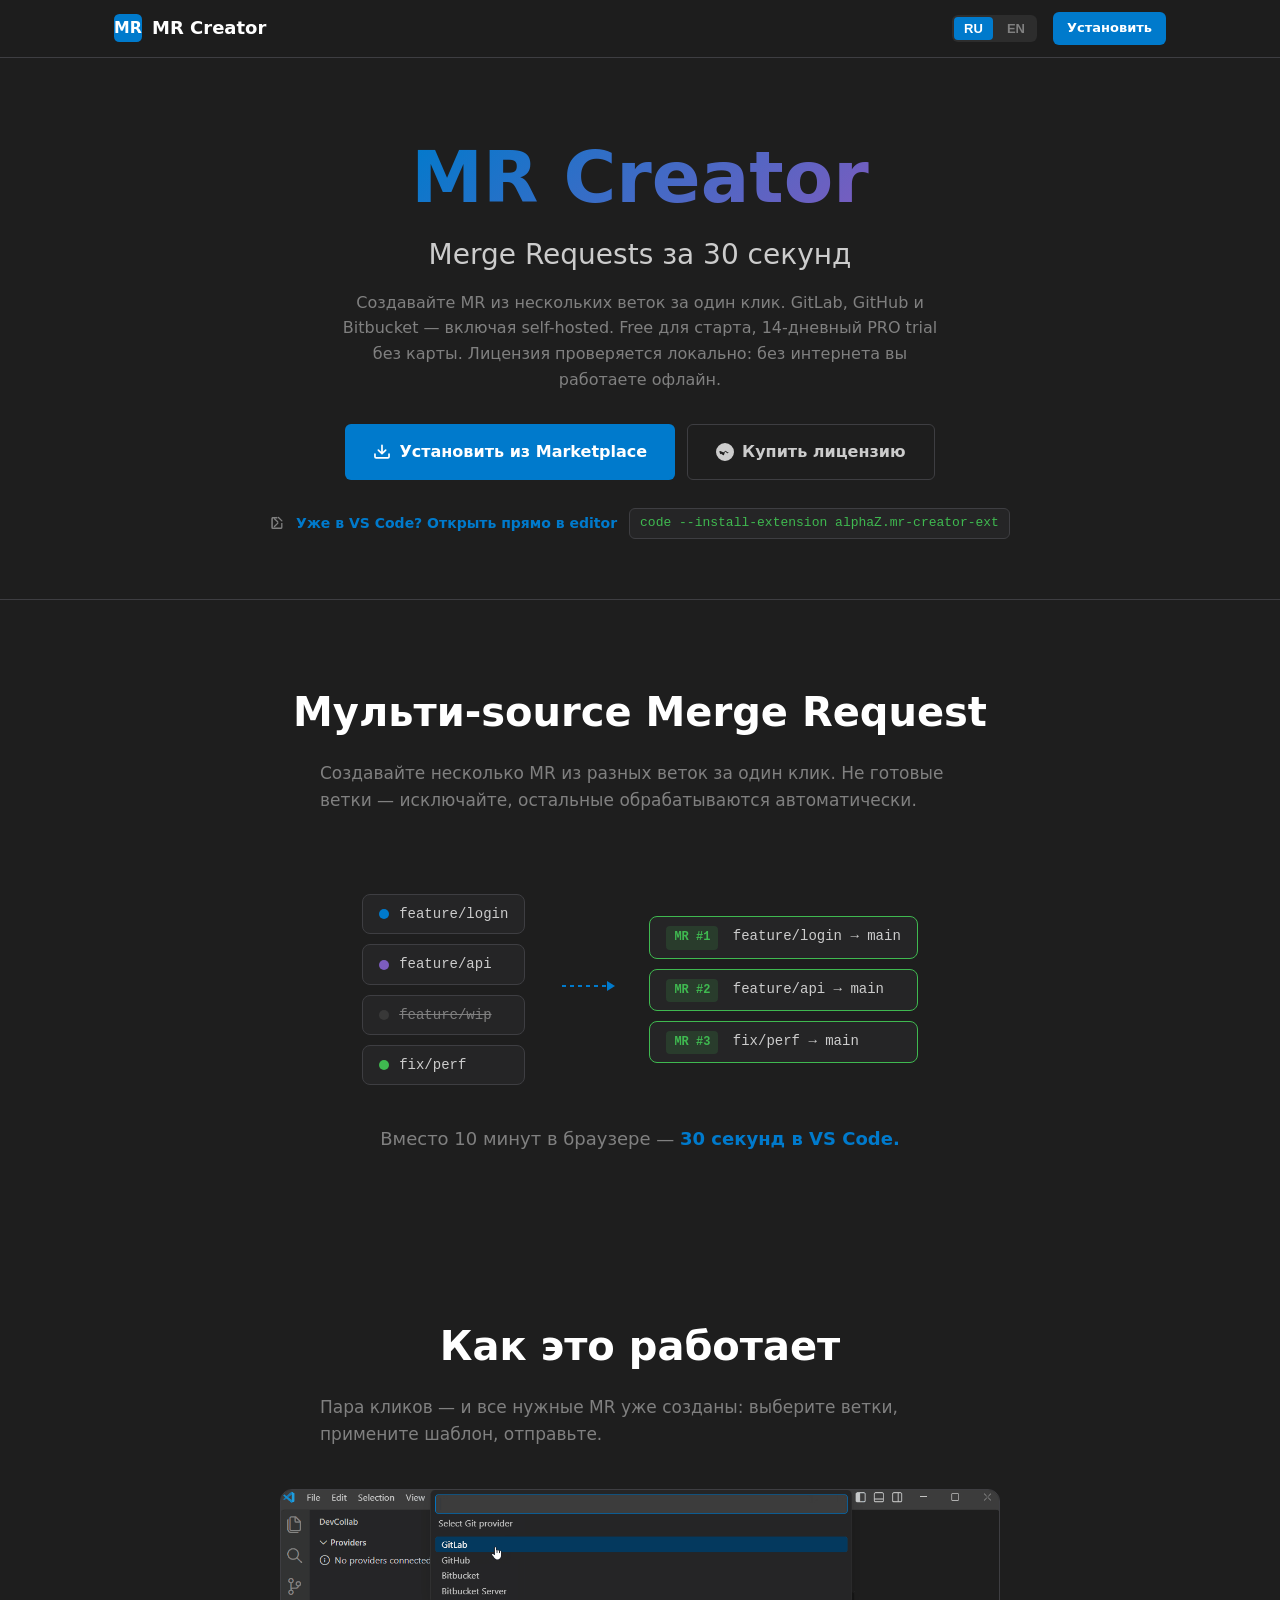
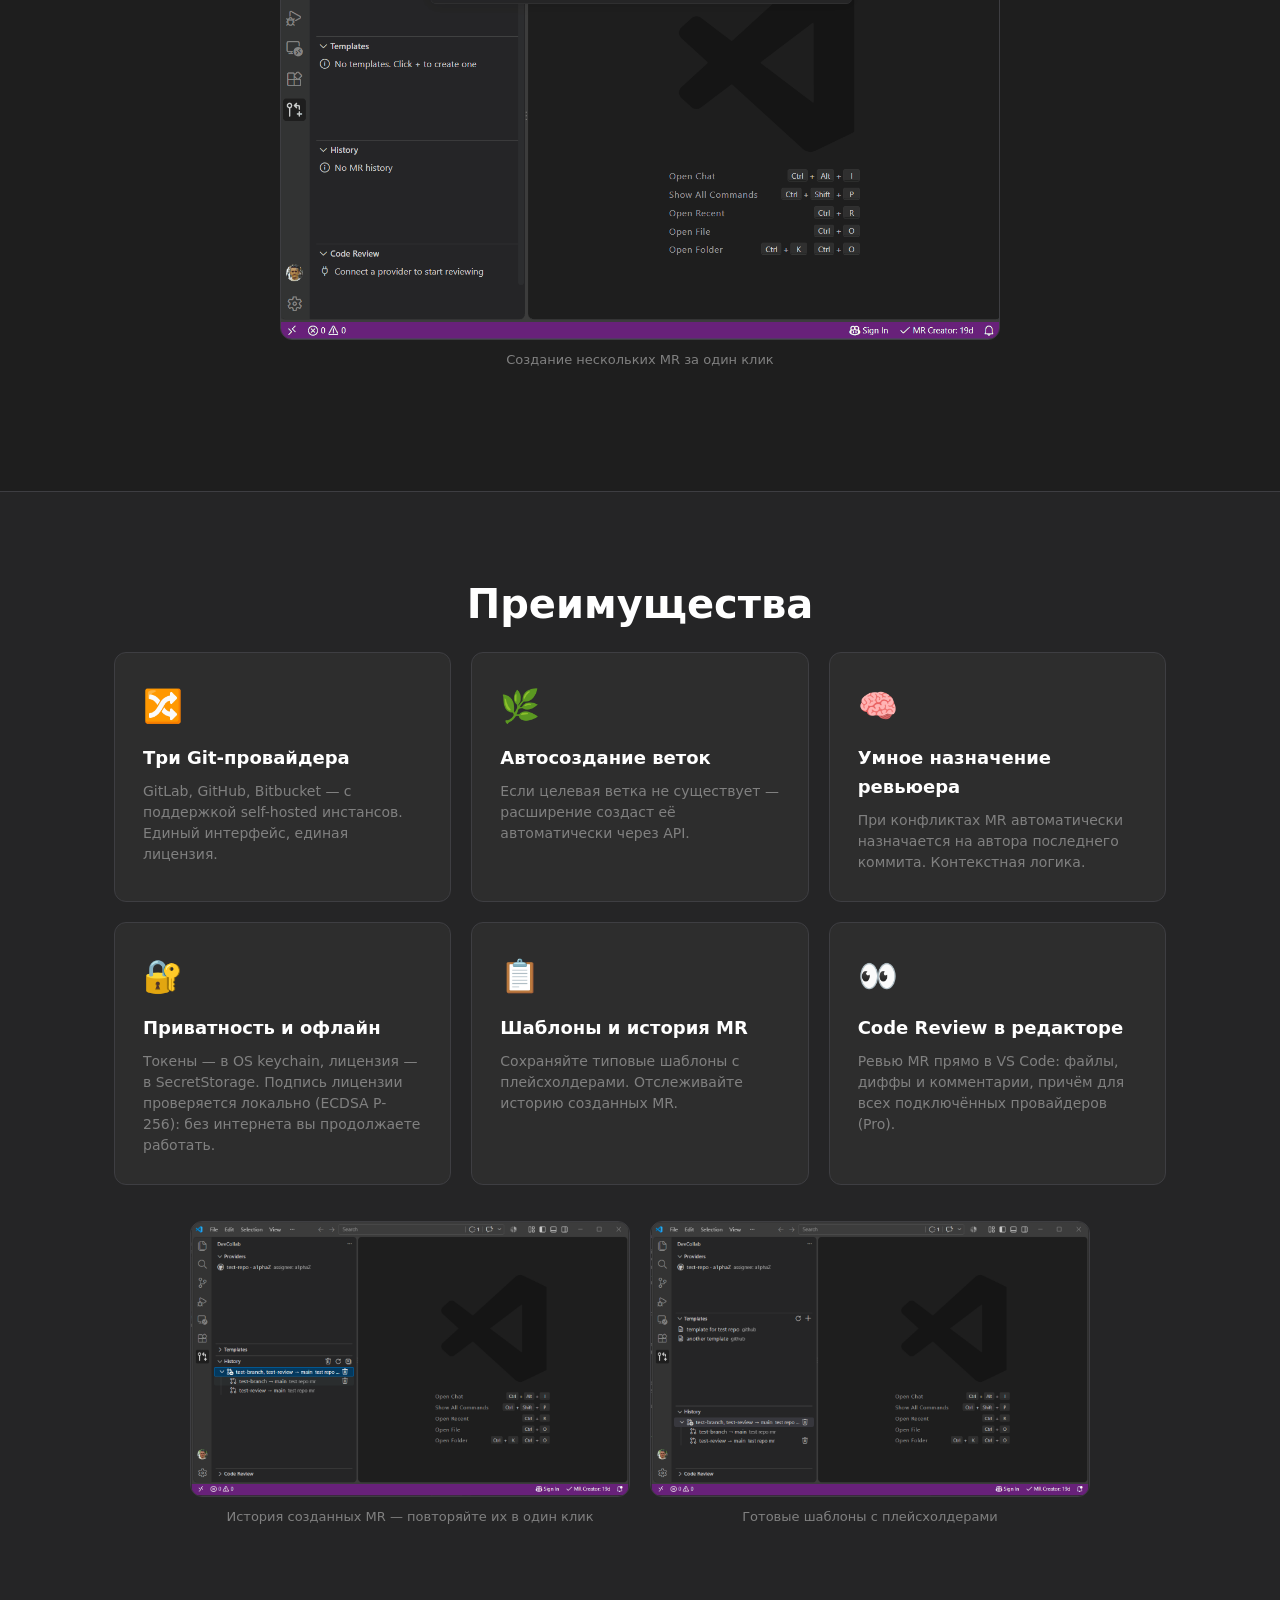
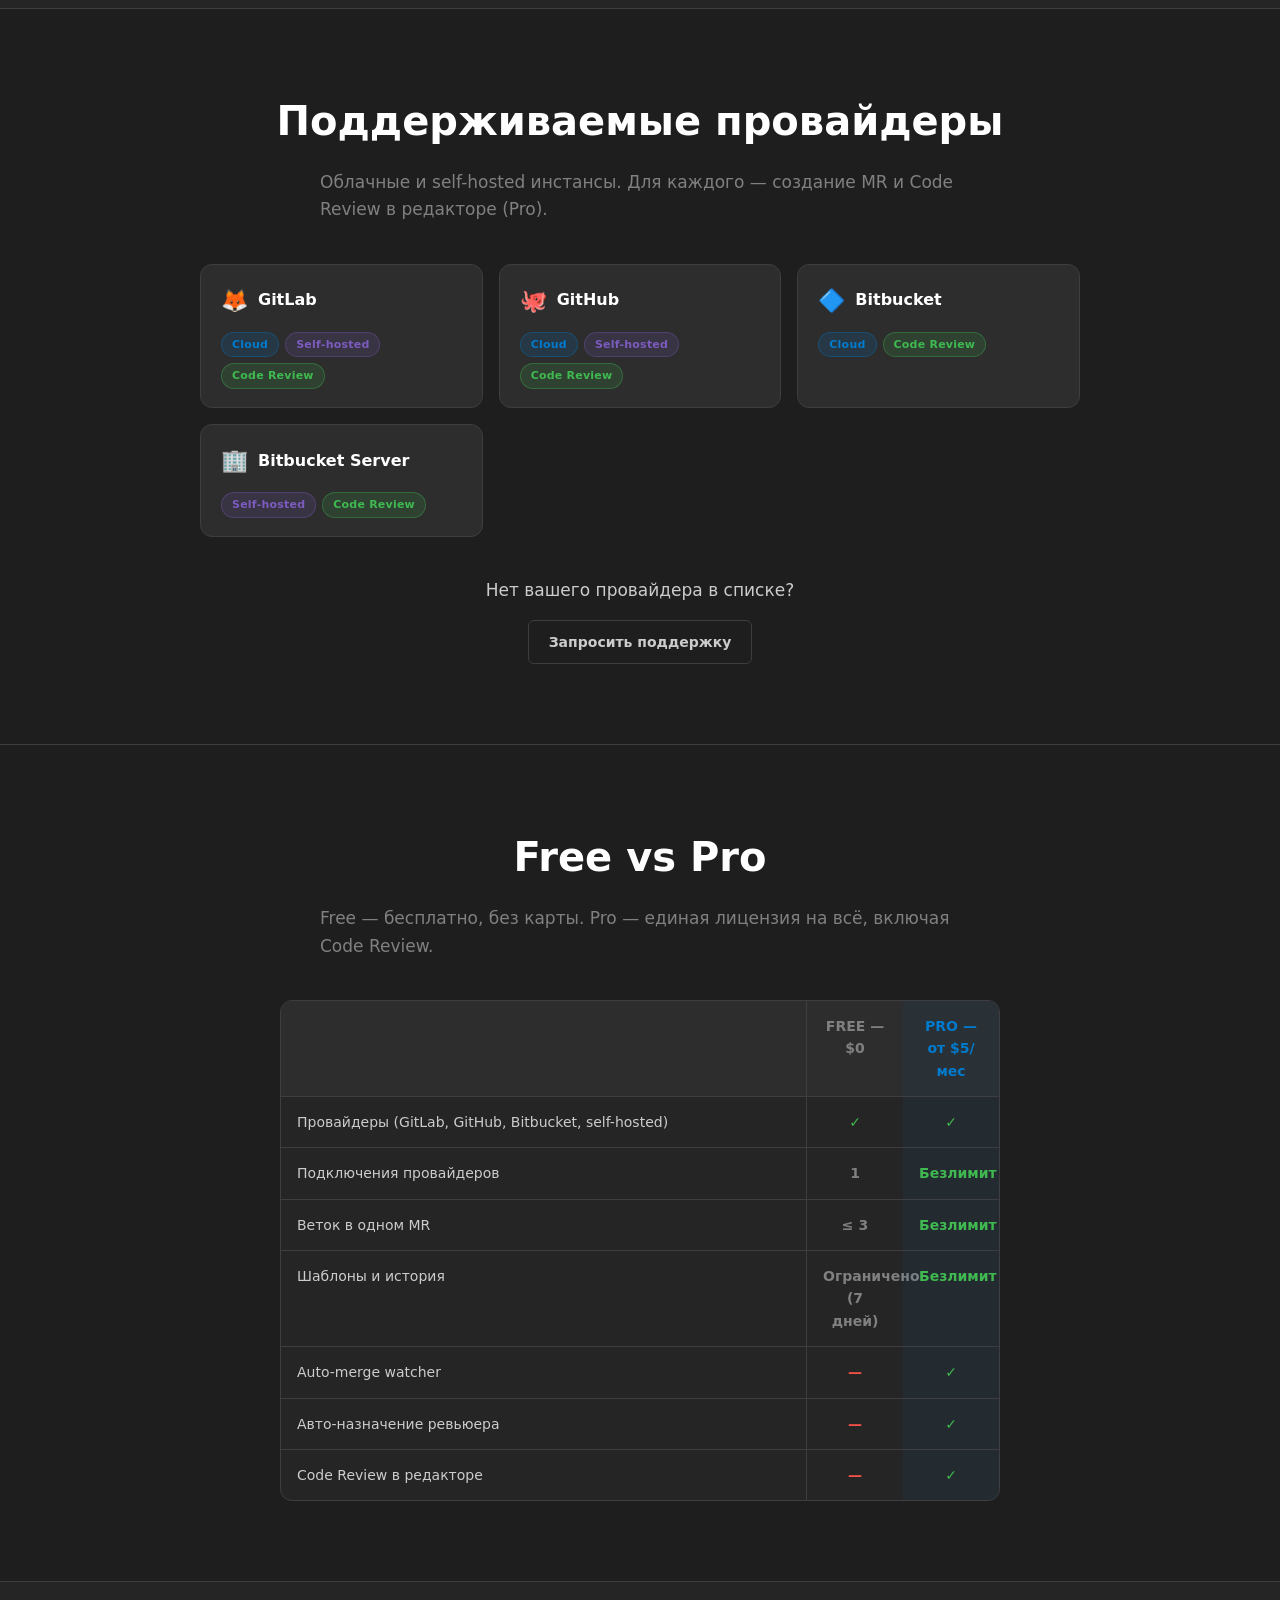
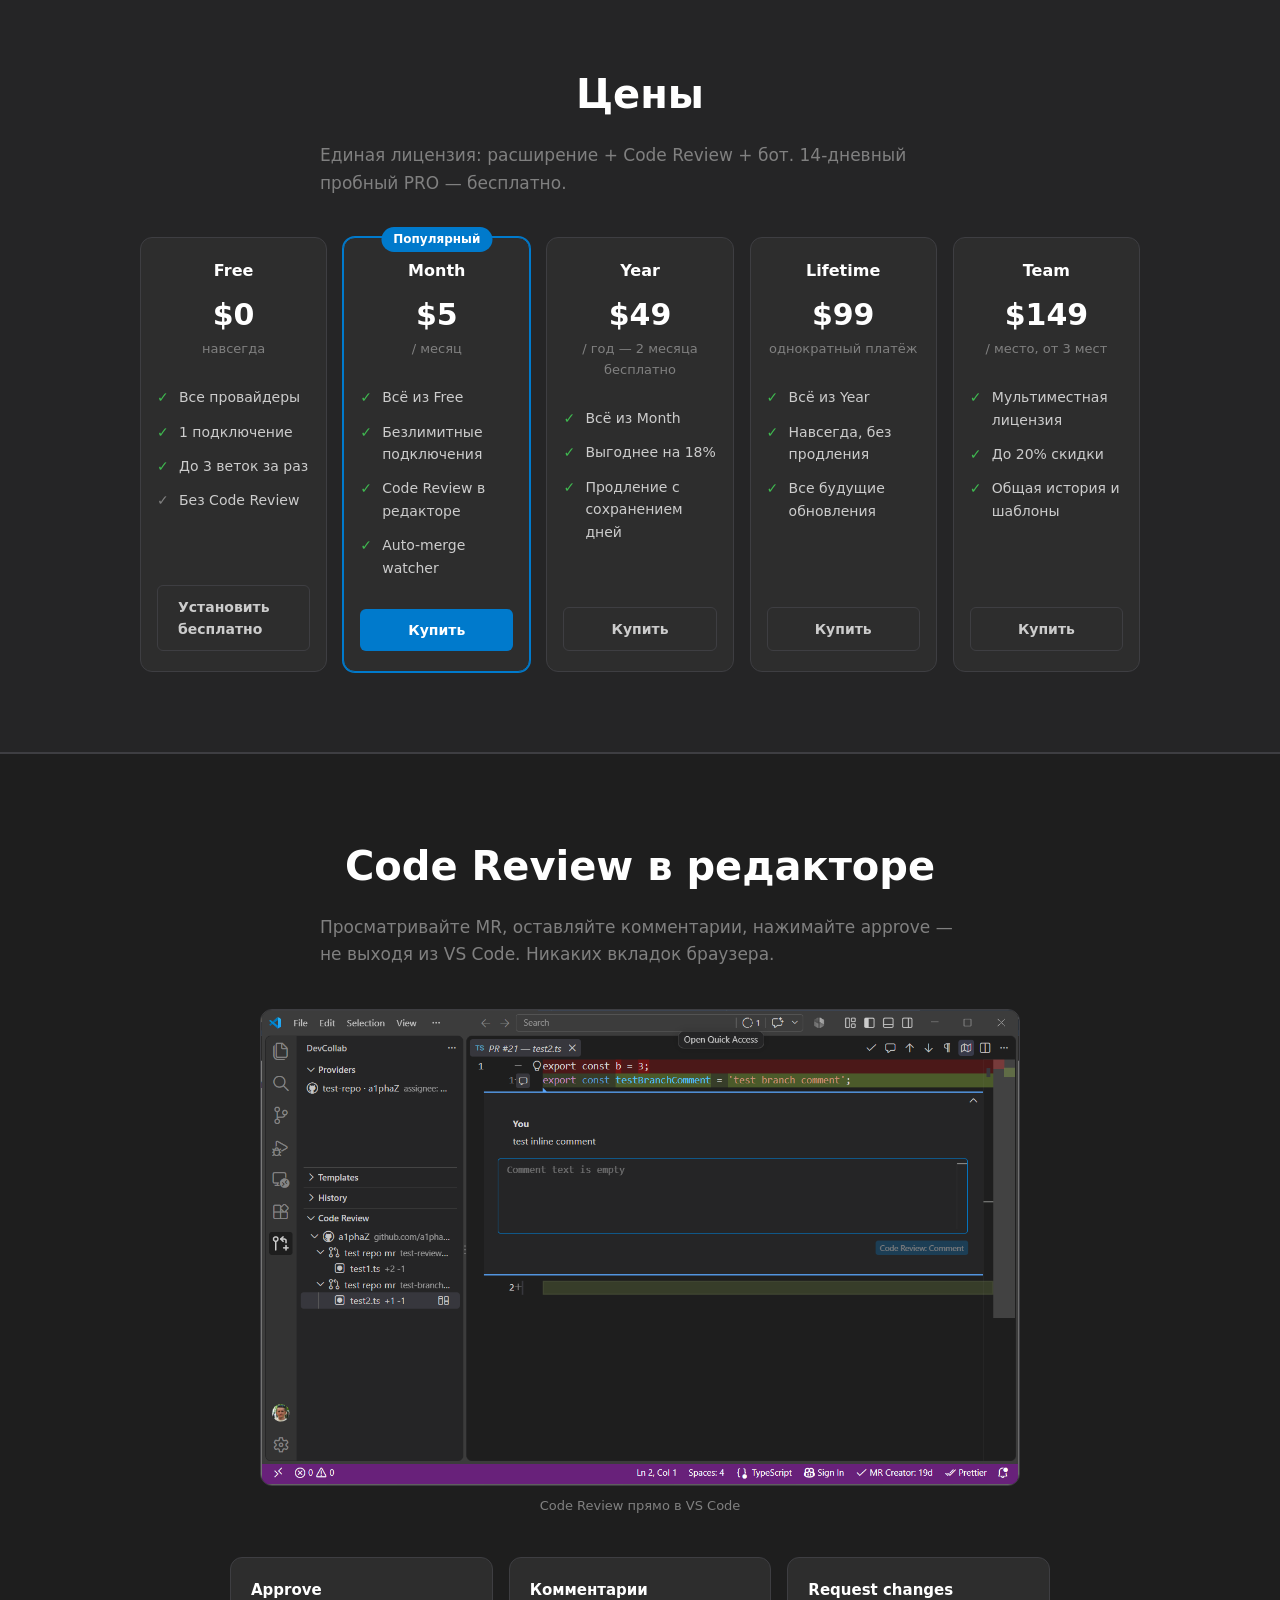
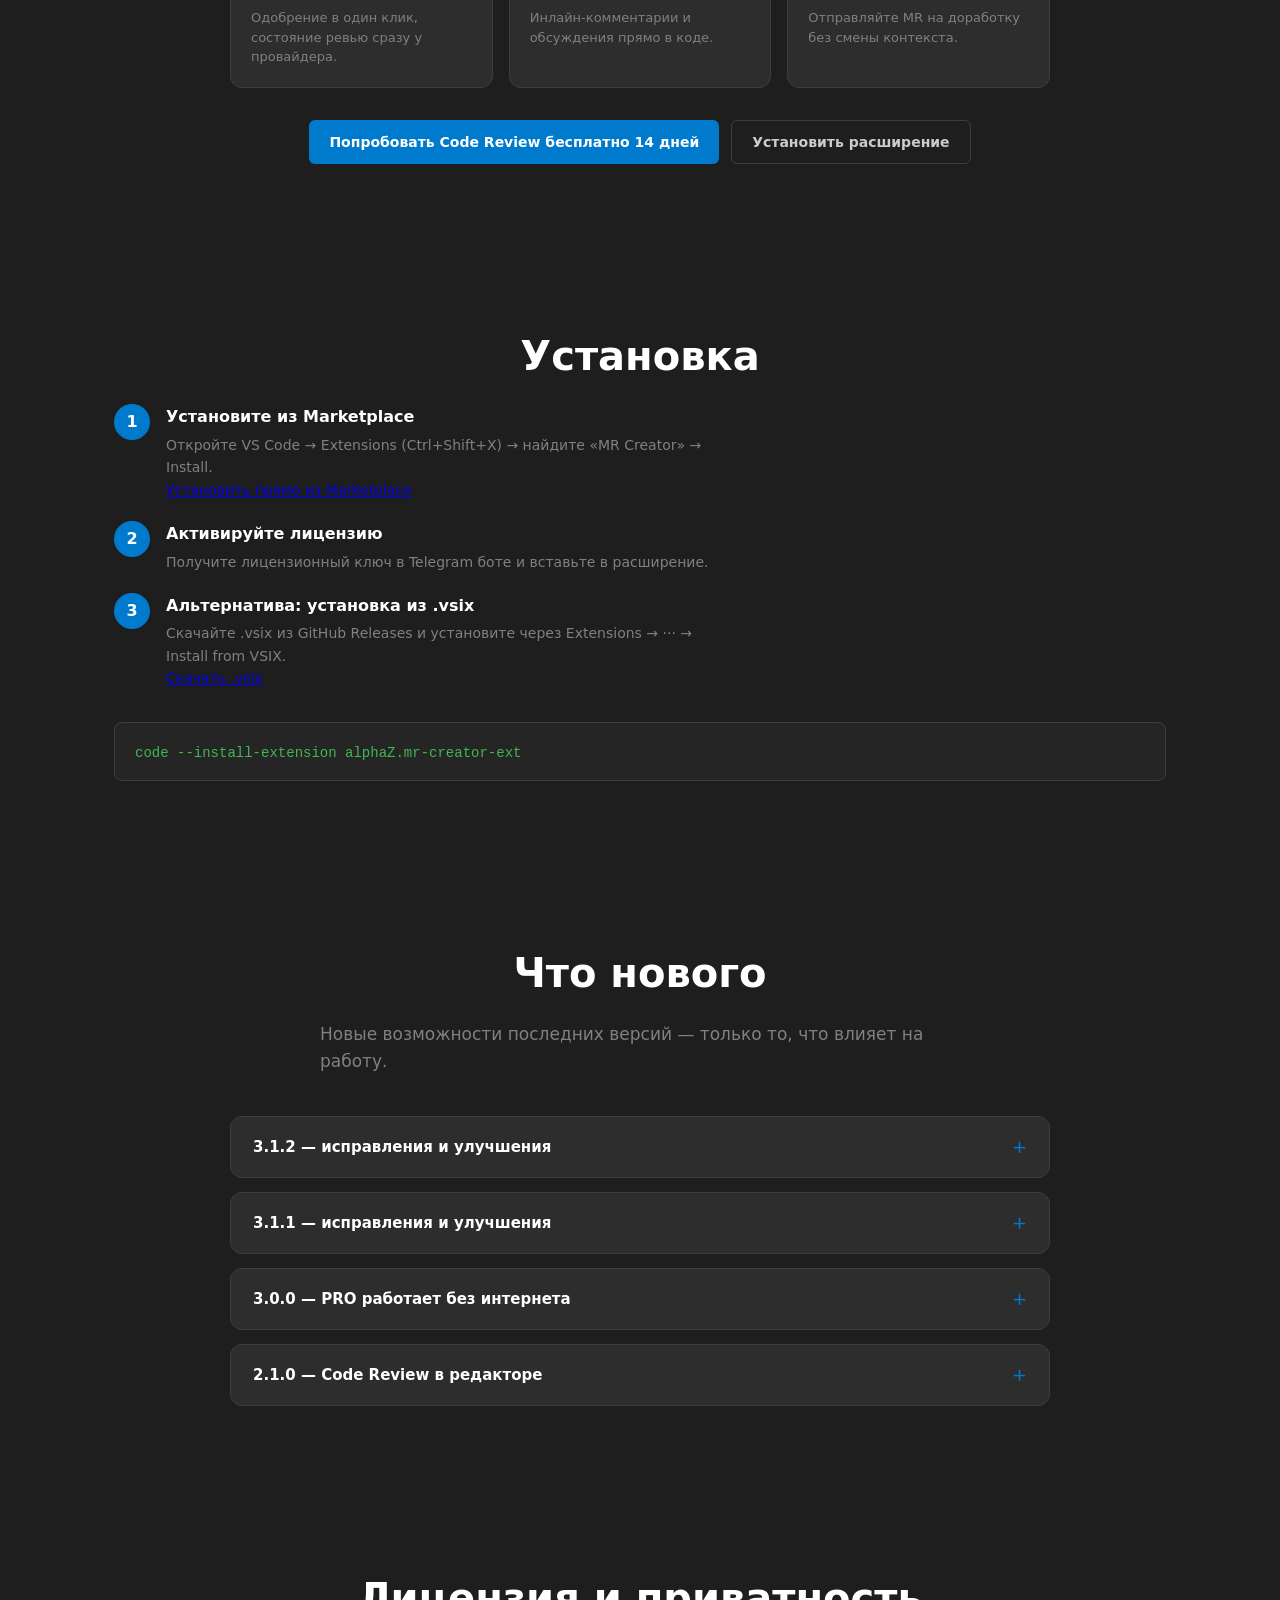
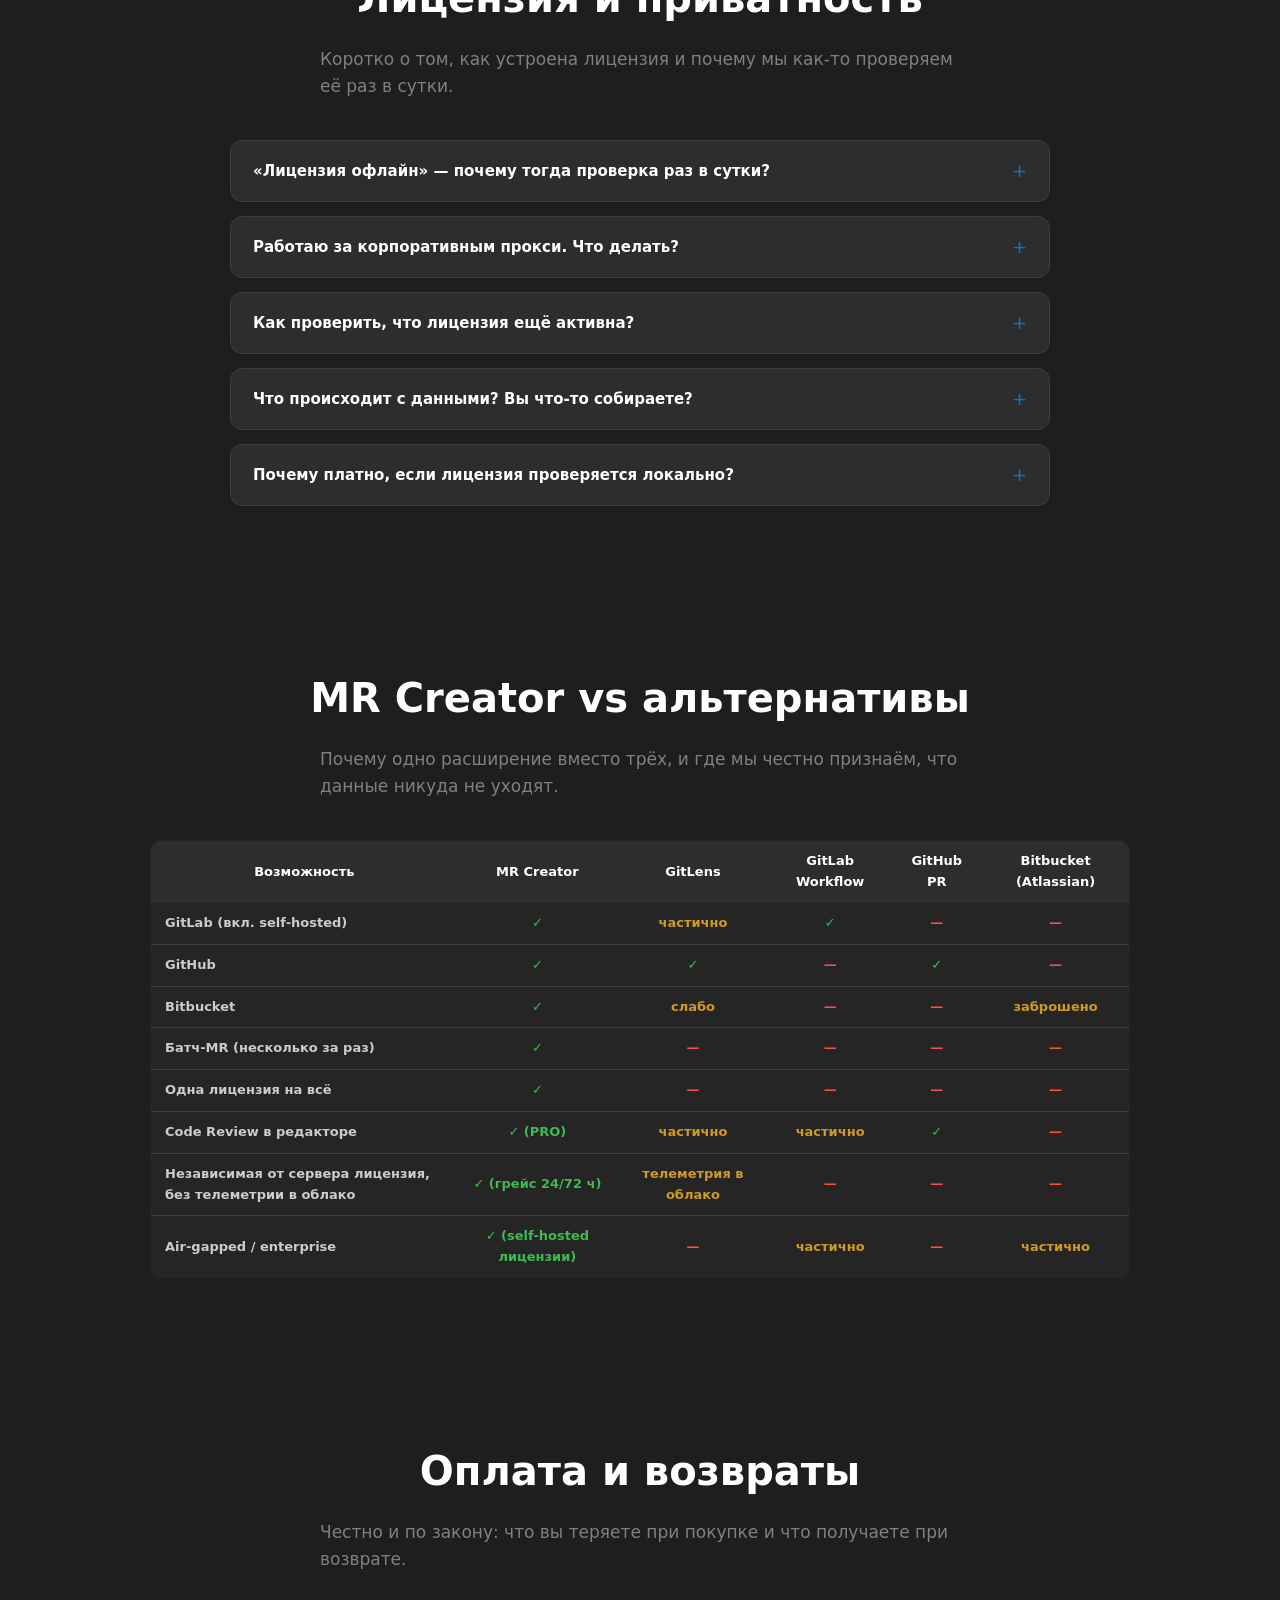
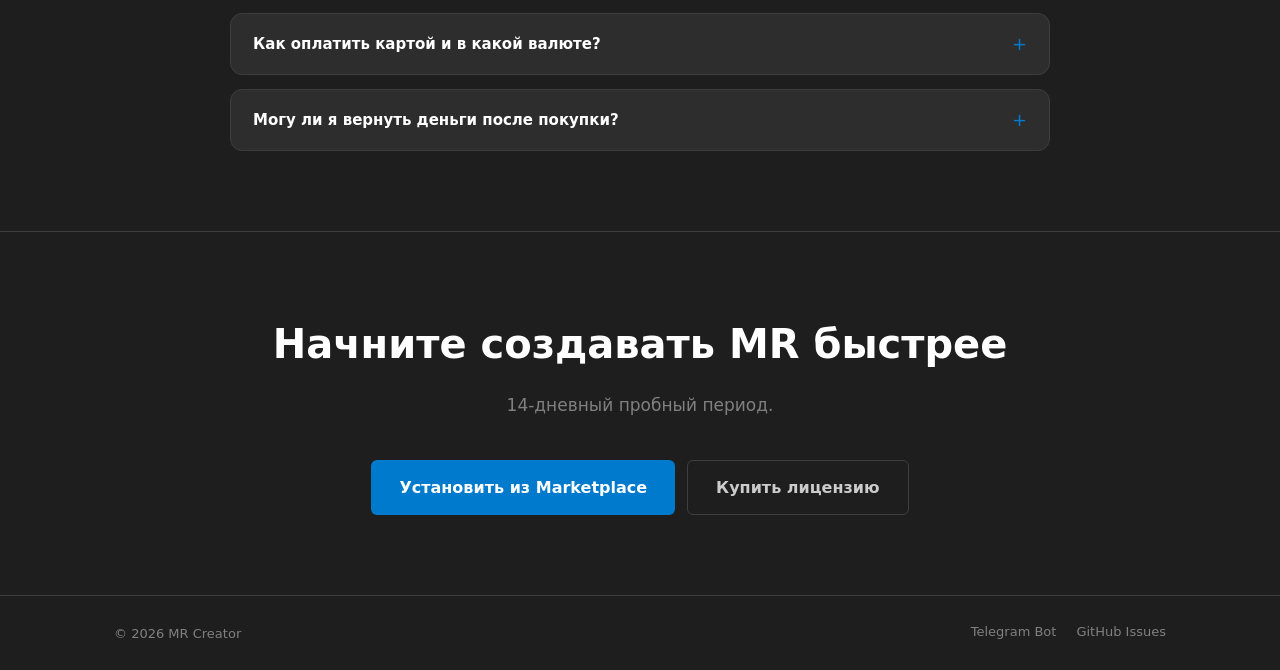
==== commit 966d089f: "docs: sync from mr-creator-standalone@a9688421b1fdcbc37a79b1cb39805c474e798aa1" ====
--- a/docs/index.html
+++ b/docs/index.html
@@ -40,7 +40,7 @@
           <button class="lang-btn active" data-lang="ru">RU</button>
           <button class="lang-btn" data-lang="en">EN</button>
         </div>
-        <a href="https://marketplace.visualstudio.com/items?itemName=alphaZ.mr-creator-ext&utm_source=landing&utm_campaign=3.1.2" class="btn btn-sm btn-primary" data-ru="Установить" data-en="Install">Установить</a>
+        <a href="https://marketplace.visualstudio.com/items?itemName=alphaZ.mr-creator-ext&utm_source=landing&utm_campaign=launch" class="btn btn-sm btn-primary" data-ru="Установить" data-en="Install">Установить</a>
       </nav>
     </div>
   </header>
@@ -54,7 +54,7 @@
       <p class="hero-subtitle" data-ru="Merge Requests за 30 секунд" data-en="Merge Requests in 30 seconds">Merge Requests за 30 секунд</p>
       <p class="hero-desc" data-ru="Создавайте MR из нескольких веток за один клик. GitLab, GitHub и Bitbucket — включая self-hosted. Free для старта, 14-дневный PRO trial без карты. Лицензия проверяется локально: без интернета вы работаете офлайн." data-en="Create MRs from multiple branches in one click. GitLab, GitHub and Bitbucket — including self-hosted. Free to start, 14-day PRO trial with no card. The license is verified locally: it keeps working offline.">Создавайте MR из нескольких веток за один клик. GitLab, GitHub и Bitbucket — включая self-hosted. Free для старта, 14-дневный PRO trial без карты. Лицензия проверяется локально: без интернета вы работаете офлайн.</p>
       <div class="hero-buttons">
-        <a href="https://marketplace.visualstudio.com/items?itemName=alphaZ.mr-creator-ext&utm_source=landing&utm_campaign=3.1.2" class="btn btn-primary btn-lg">
+        <a href="https://marketplace.visualstudio.com/items?itemName=alphaZ.mr-creator-ext&utm_source=landing&utm_campaign=launch" class="btn btn-primary btn-lg">
           <svg viewBox="0 0 16 16" width="18" height="18" fill="currentColor"><path d="M2.75 14A1.75 1.75 0 0 1 1 12.25v-2.5a.75.75 0 0 1 1.5 0v2.5c0 .138.112.25.25.25h10.5a.25.25 0 0 0 .25-.25v-2.5a.75.75 0 0 1 1.5 0v2.5A1.75 1.75 0 0 1 13.25 14Z"/><path d="M7.25 7.689V2a.75.75 0 0 1 1.5 0v5.689l1.97-1.969a.749.749 0 1 1 1.06 1.06l-3.25 3.25a.749.749 0 0 1-1.06 0L4.22 6.78a.749.749 0 1 1 1.06-1.06l1.97 1.969Z"/></svg>
           <span data-ru="Установить из Marketplace" data-en="Install from Marketplace">Установить из Marketplace</span>
         </a>
@@ -236,7 +236,7 @@
 
       <div class="providers-cta">
         <p class="providers-cta-text" data-ru="Нет вашего провайдера в списке?" data-en="Your provider not listed?">Нет вашего провайдера в списке?</p>
-        <a href="https://github.com/a1phaZ/mr-creator-landing/issues/new?template=provider_request.yml&utm_source=landing&utm_campaign=3.1.2" class="btn btn-outline">
+        <a href="https://github.com/a1phaZ/mr-creator-landing/issues/new?template=provider_request.yml&utm_source=landing&utm_campaign=launch" class="btn btn-outline">
           <span data-ru="Запросить поддержку" data-en="Request support">Запросить поддержку</span>
         </a>
       </div>
@@ -311,7 +311,7 @@
             <li data-ru="До 3 веток за раз" data-en="Up to 3 branches at once">До 3 веток за раз</li>
             <li class="plan-muted" data-ru="Без Code Review" data-en="No Code Review">Без Code Review</li>
           </ul>
-          <a href="https://marketplace.visualstudio.com/items?itemName=alphaZ.mr-creator-ext&utm_source=landing&utm_campaign=3.1.2" class="btn btn-outline btn-block" data-ru="Установить бесплатно" data-en="Install free">Установить бесплатно</a>
+          <a href="https://marketplace.visualstudio.com/items?itemName=alphaZ.mr-creator-ext&utm_source=landing&utm_campaign=launch" class="btn btn-outline btn-block" data-ru="Установить бесплатно" data-en="Install free">Установить бесплатно</a>
         </div>
 
         <div class="plan-card plan-hot">
@@ -403,7 +403,7 @@
         <a href="https://t.me/mr_creator_license_bot" class="btn btn-primary">
           <span data-ru="Попробовать Code Review бесплатно 14 дней" data-en="Try Code Review free for 14 days">Попробовать Code Review бесплатно 14 дней</span>
         </a>
-        <a href="https://marketplace.visualstudio.com/items?itemName=alphaZ.mr-creator-ext&utm_source=landing&utm_campaign=3.1.2" class="btn btn-outline">
+        <a href="https://marketplace.visualstudio.com/items?itemName=alphaZ.mr-creator-ext&utm_source=landing&utm_campaign=launch" class="btn btn-outline">
           <span data-ru="Установить расширение" data-en="Install the extension">Установить расширение</span>
         </a>
       </div>
@@ -421,7 +421,7 @@
           <div class="step-content">
             <h4 data-ru="Установите из Marketplace" data-en="Install from Marketplace">Установите из Marketplace</h4>
             <p data-ru="Откройте VS Code → Extensions (Ctrl+Shift+X) → найдите «MR Creator» → Install." data-en="Open VS Code → Extensions (Ctrl+Shift+X) → search for "MR Creator" → Install.">Откройте VS Code → Extensions (Ctrl+Shift+X) → найдите «MR Creator» → Install.</p>
-            <p><a href="https://marketplace.visualstudio.com/items?itemName=alphaZ.mr-creator-ext&utm_source=landing&utm_campaign=3.1.2" data-ru="Установить прямо из Marketplace" data-en="Install directly from Marketplace">Установить прямо из Marketplace</a></p>
+            <p><a href="https://marketplace.visualstudio.com/items?itemName=alphaZ.mr-creator-ext&utm_source=landing&utm_campaign=launch" data-ru="Установить прямо из Marketplace" data-en="Install directly from Marketplace">Установить прямо из Marketplace</a></p>
           </div>
         </div>
         <div class="install-step">
@@ -436,7 +436,7 @@
           <div class="step-content">
             <h4 data-ru="Альтернатива: установка из .vsix" data-en="Alternative: install from .vsix">Альтернатива: установка из .vsix</h4>
             <p data-ru="Скачайте .vsix из GitHub Releases и установите через Extensions → ··· → Install from VSIX." data-en="Download the .vsix from GitHub Releases and install via Extensions → ··· → Install from VSIX.">Скачайте .vsix из GitHub Releases и установите через Extensions → ··· → Install from VSIX.</p>
-            <p><a href="https://github.com/a1phaZ/mr-creator-landing/releases/latest?utm_source=landing&utm_campaign=3.1.2" data-ru="Скачать .vsix" data-en="Download .vsix">Скачать .vsix</a></p>
+            <p><a href="https://github.com/a1phaZ/mr-creator-landing/releases/latest?utm_source=landing&utm_campaign=launch" data-ru="Скачать .vsix" data-en="Download .vsix">Скачать .vsix</a></p>
           </div>
         </div>
       </div>
@@ -631,7 +631,7 @@
       <h2 class="section-title" data-ru="Начните создавать MR быстрее" data-en="Start creating MRs faster">Начните создавать MR быстрее</h2>
       <p class="section-desc" data-ru="14-дневный пробный период." data-en="14-day free trial.">14-дневный пробный период.</p>
       <div class="cta-buttons">
-        <a href="https://marketplace.visualstudio.com/items?itemName=alphaZ.mr-creator-ext&utm_source=landing&utm_campaign=3.1.2" class="btn btn-primary btn-lg">
+        <a href="https://marketplace.visualstudio.com/items?itemName=alphaZ.mr-creator-ext&utm_source=landing&utm_campaign=launch" class="btn btn-primary btn-lg">
           <span data-ru="Установить из Marketplace" data-en="Install from Marketplace">Установить из Marketplace</span>
         </a>
         <a href="https://t.me/mr_creator_license_bot" class="btn btn-outline btn-lg">
@@ -649,7 +649,7 @@
       </div>
       <div class="footer-right">
         <a href="https://t.me/mr_creator_license_bot" class="footer-link" data-ru="Telegram Bot" data-en="Telegram Bot">Telegram Bot</a>
-        <a href="https://github.com/a1phaZ/mr-creator-standalone?utm_source=landing&utm_campaign=3.1.2" class="footer-link">GitHub</a>
+        <a href="https://github.com/a1phaZ/mr-creator-landing/issues?utm_source=landing&utm_campaign=launch" class="footer-link">GitHub Issues</a>
       </div>
     </div>
   </footer>
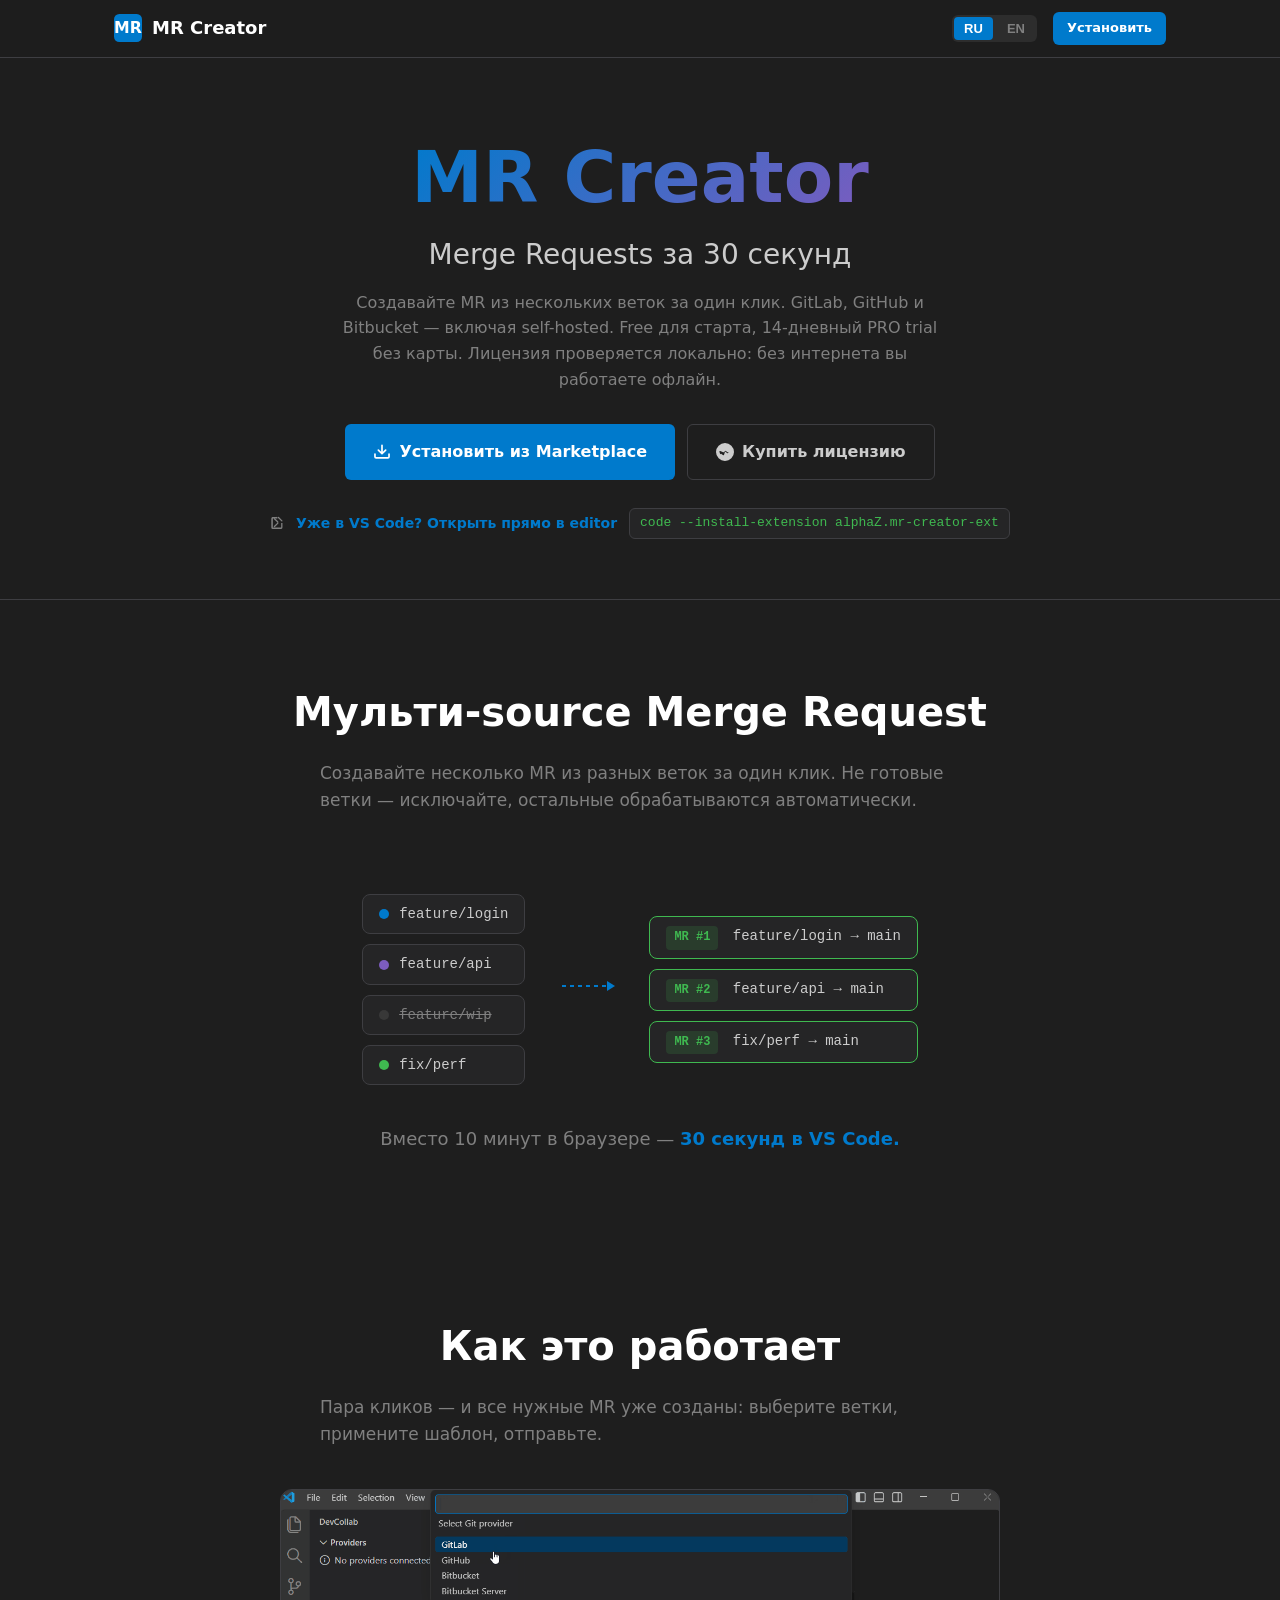
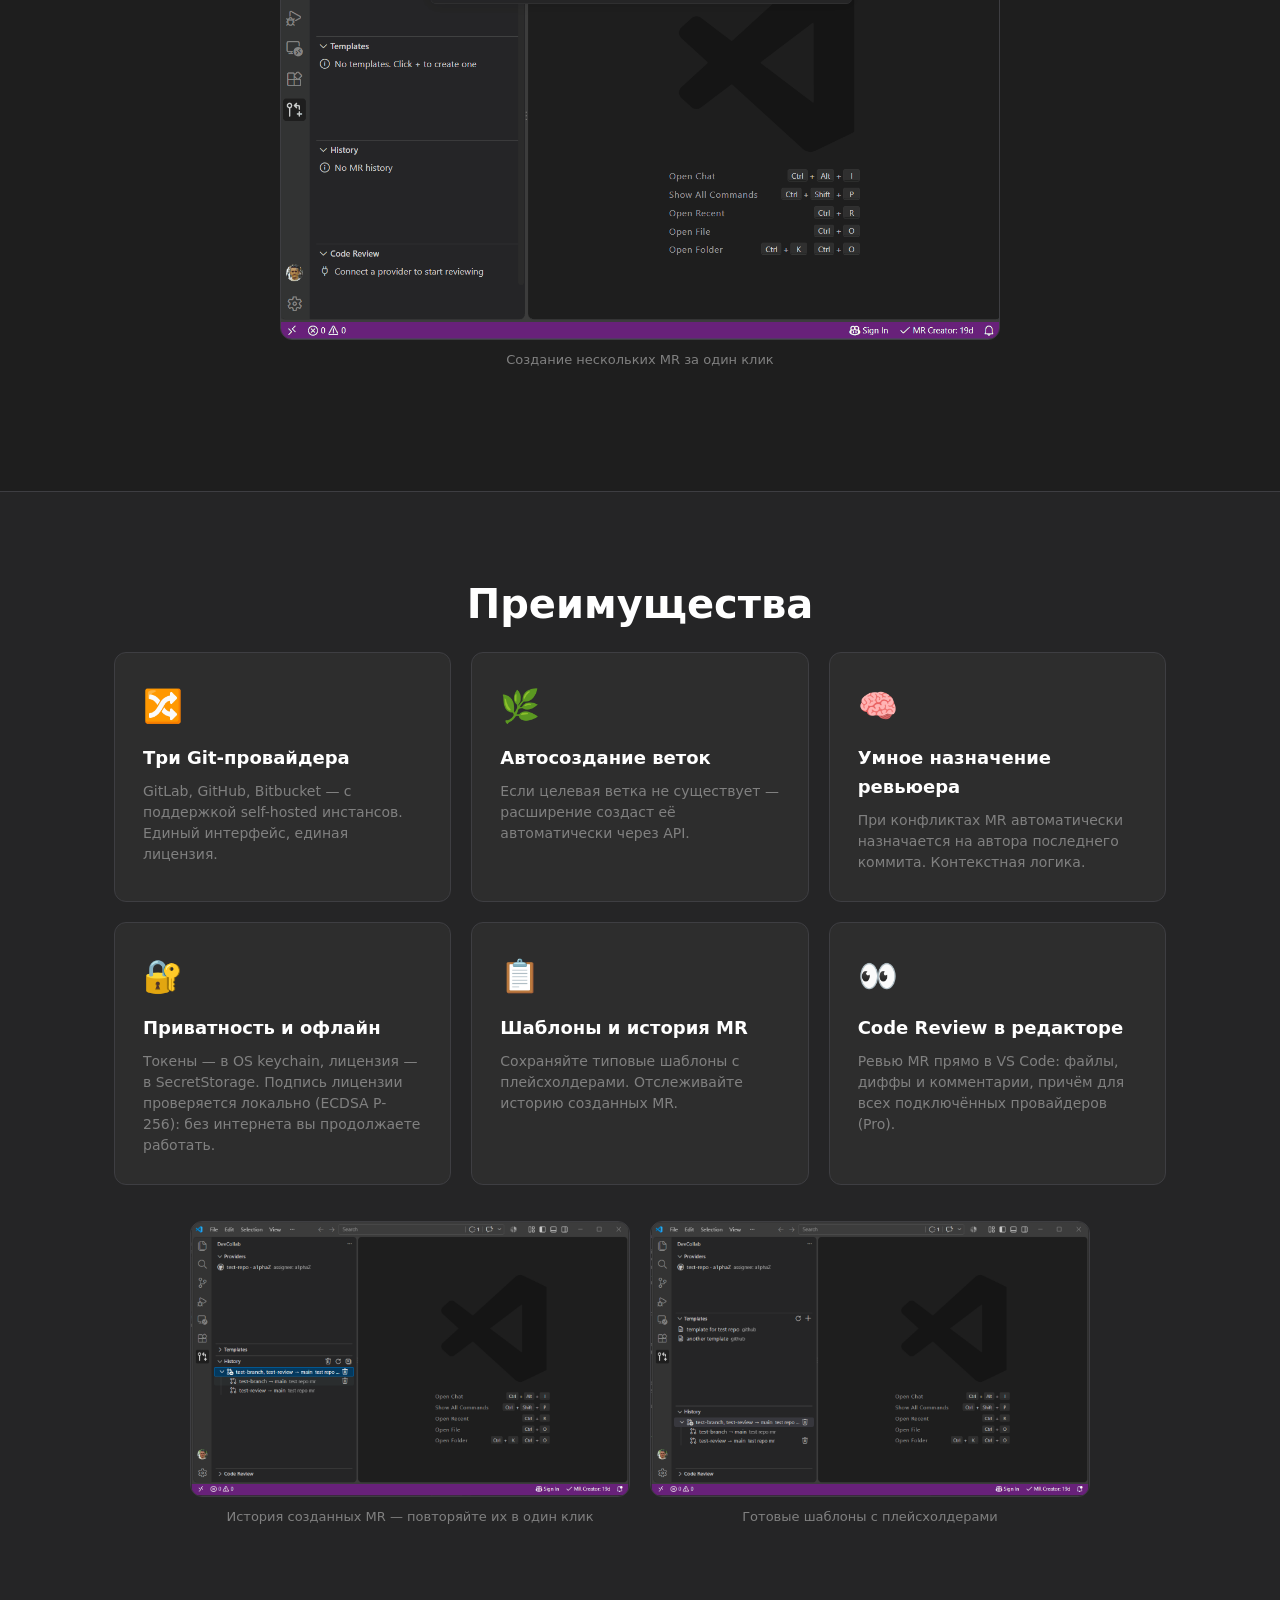
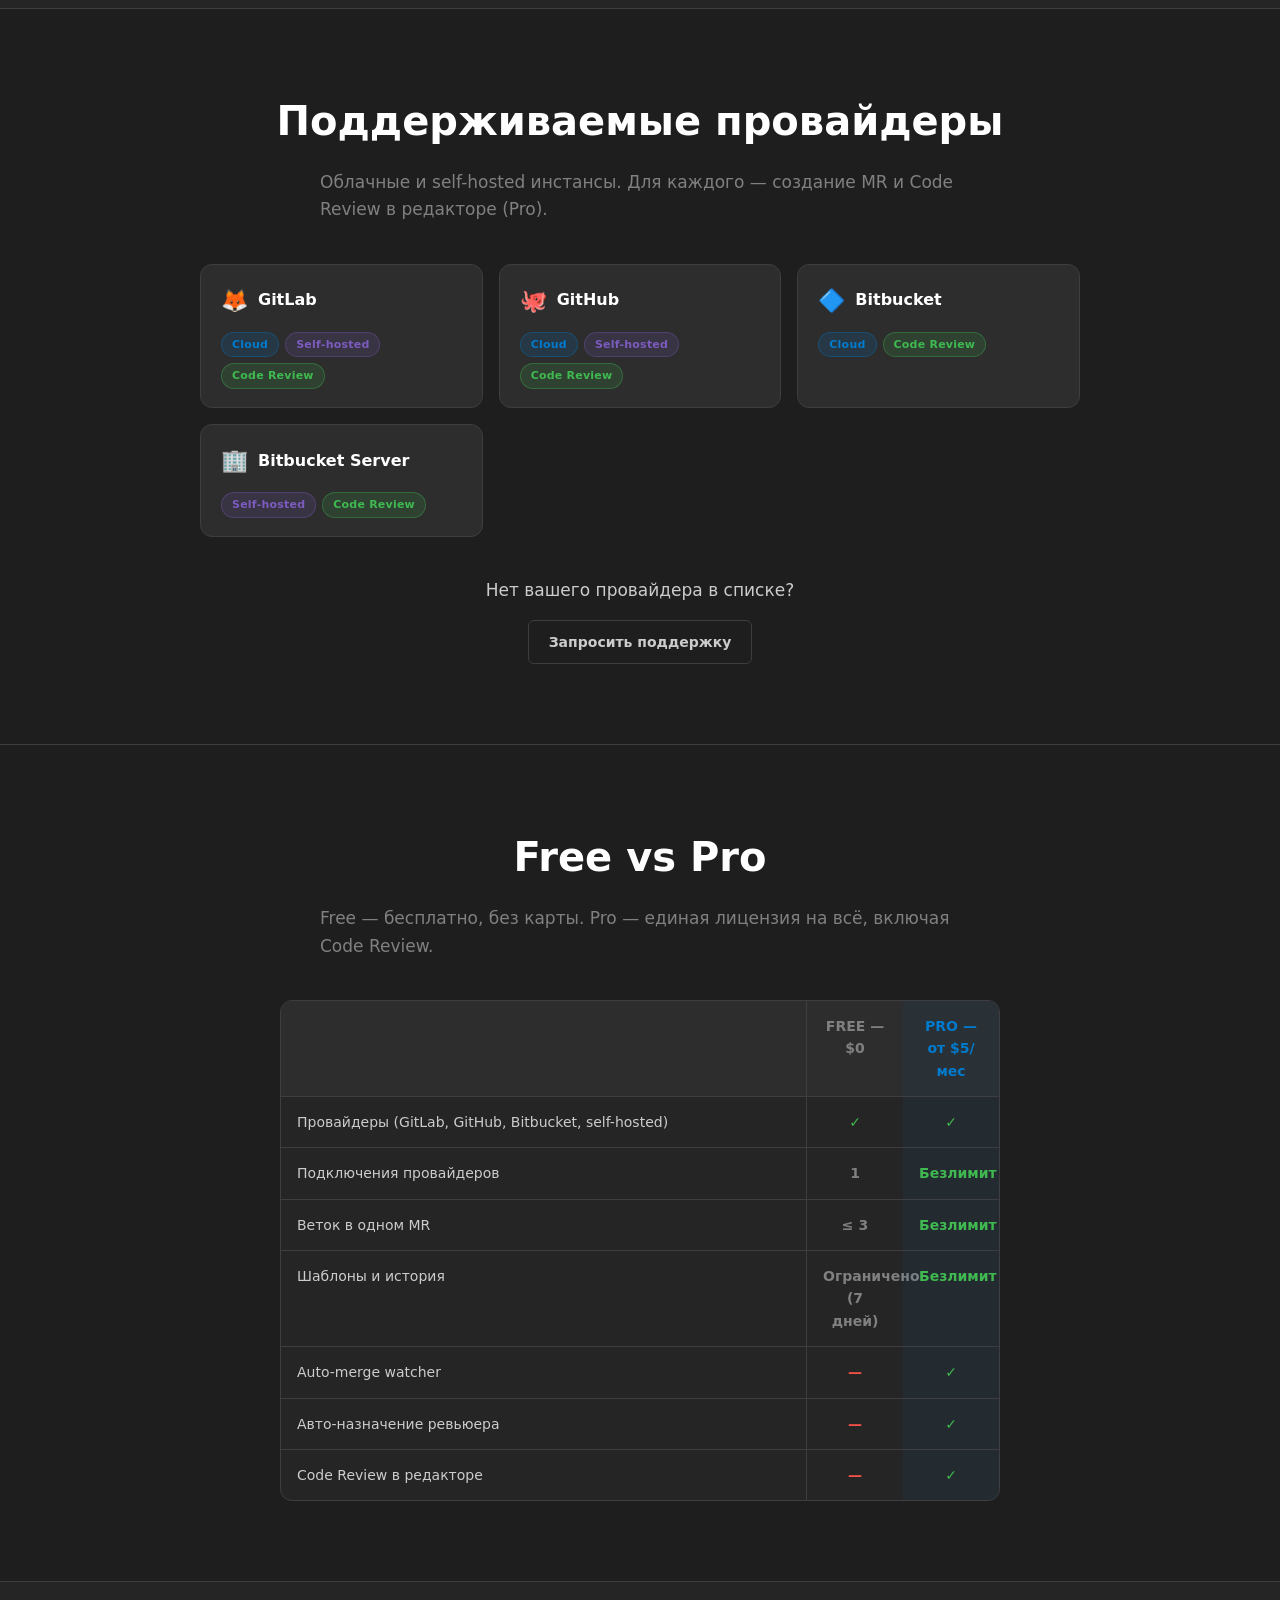
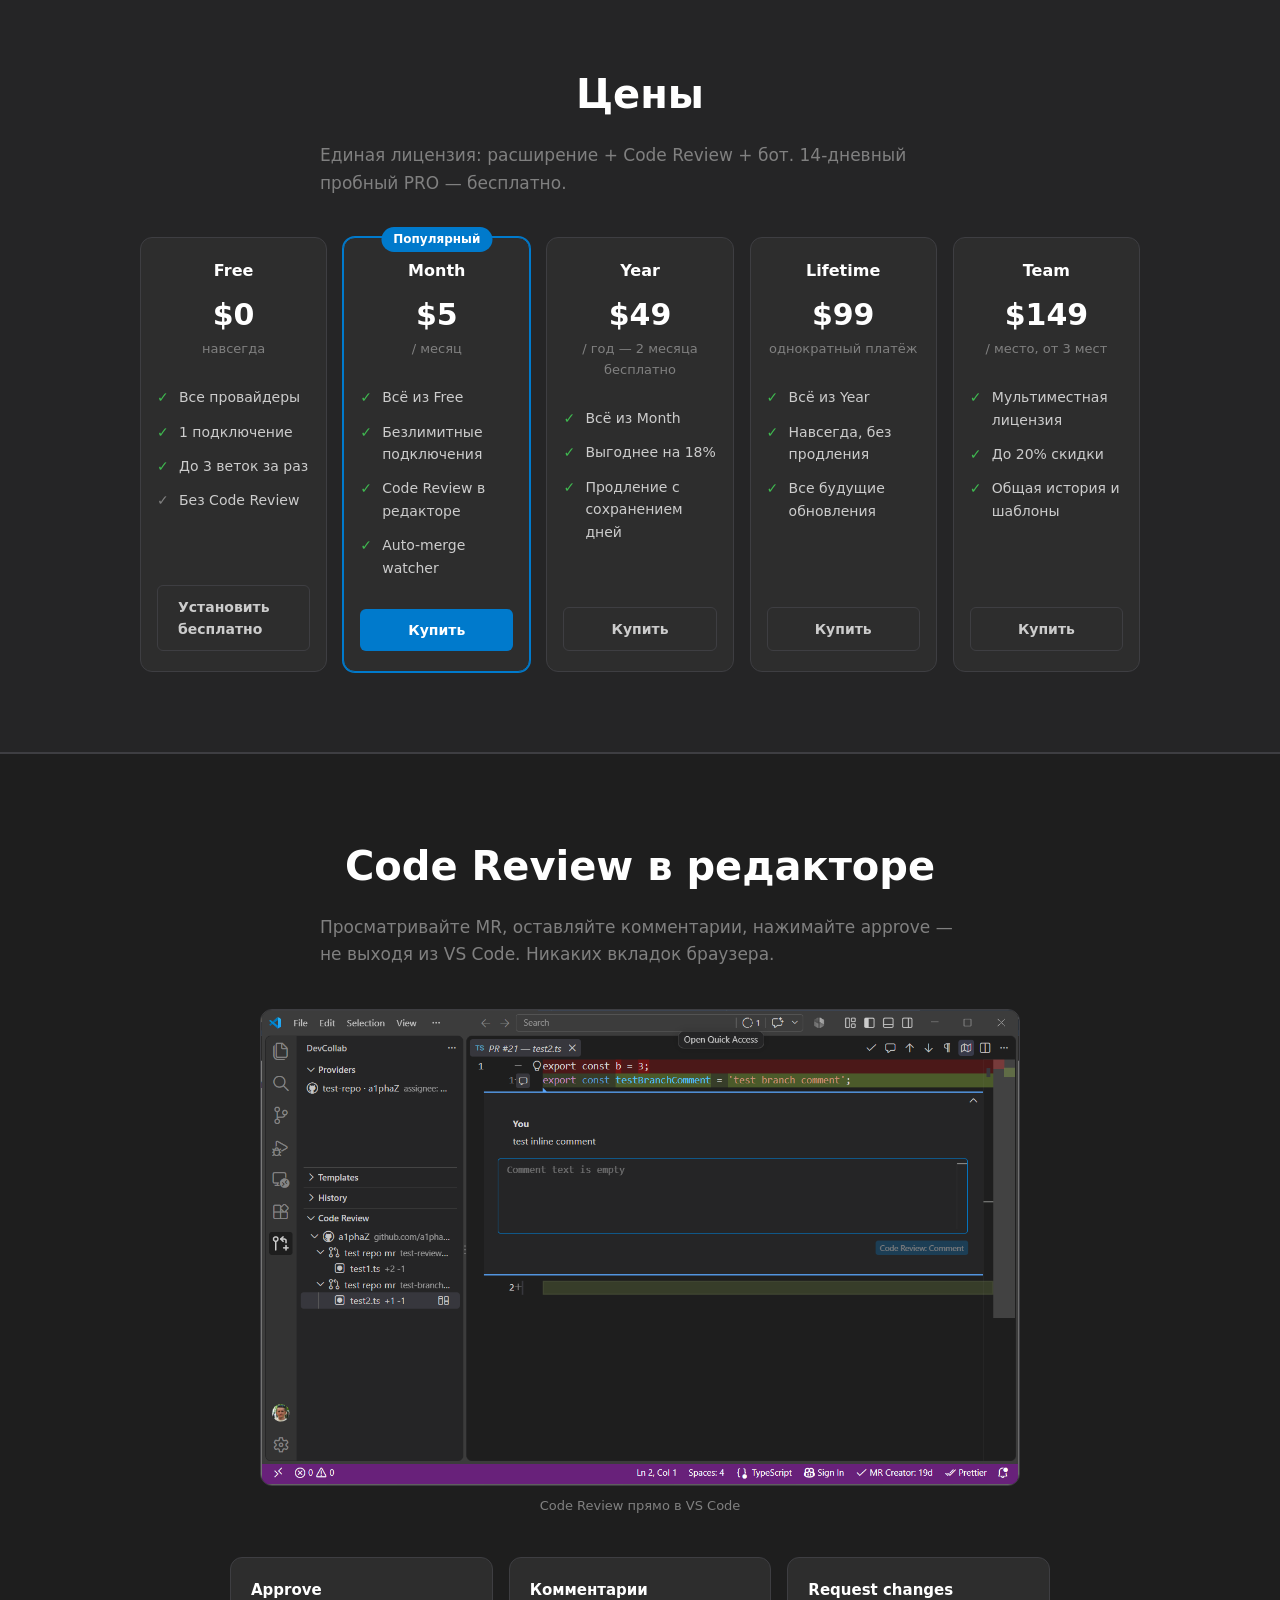
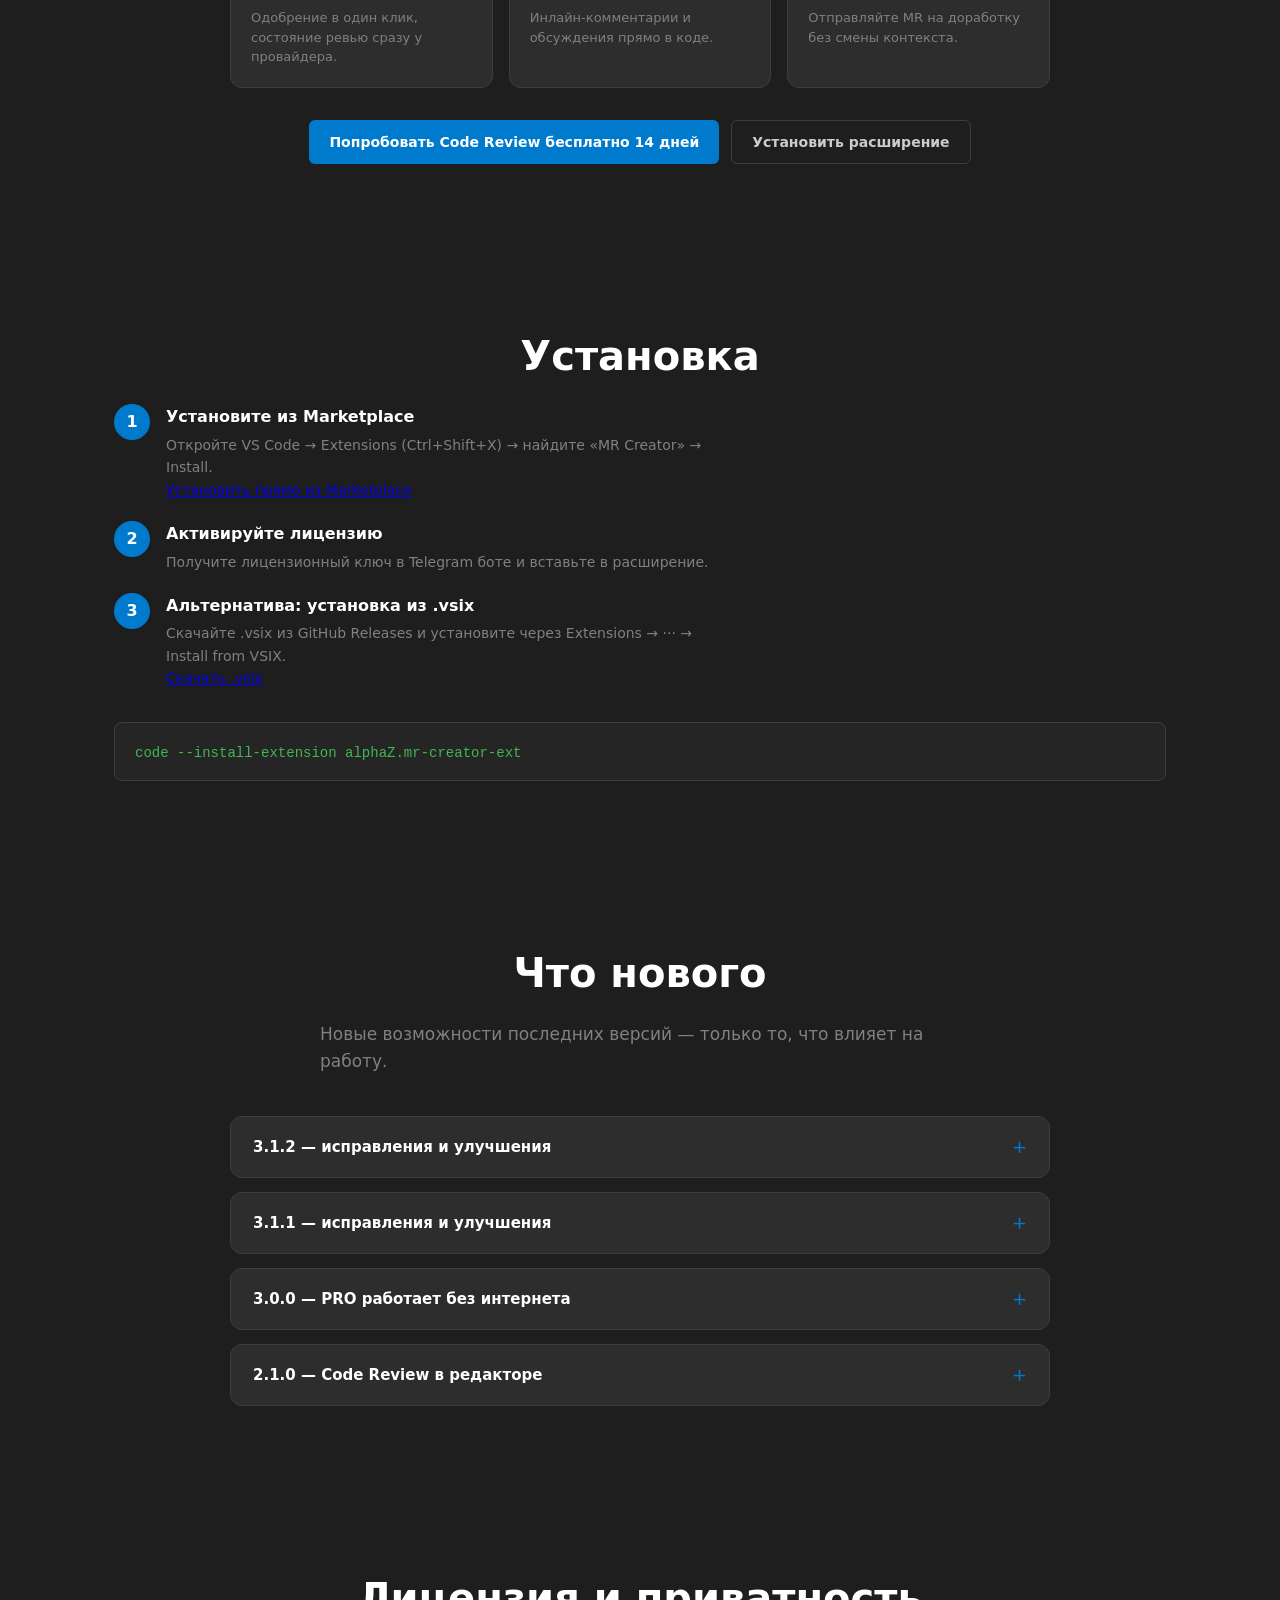
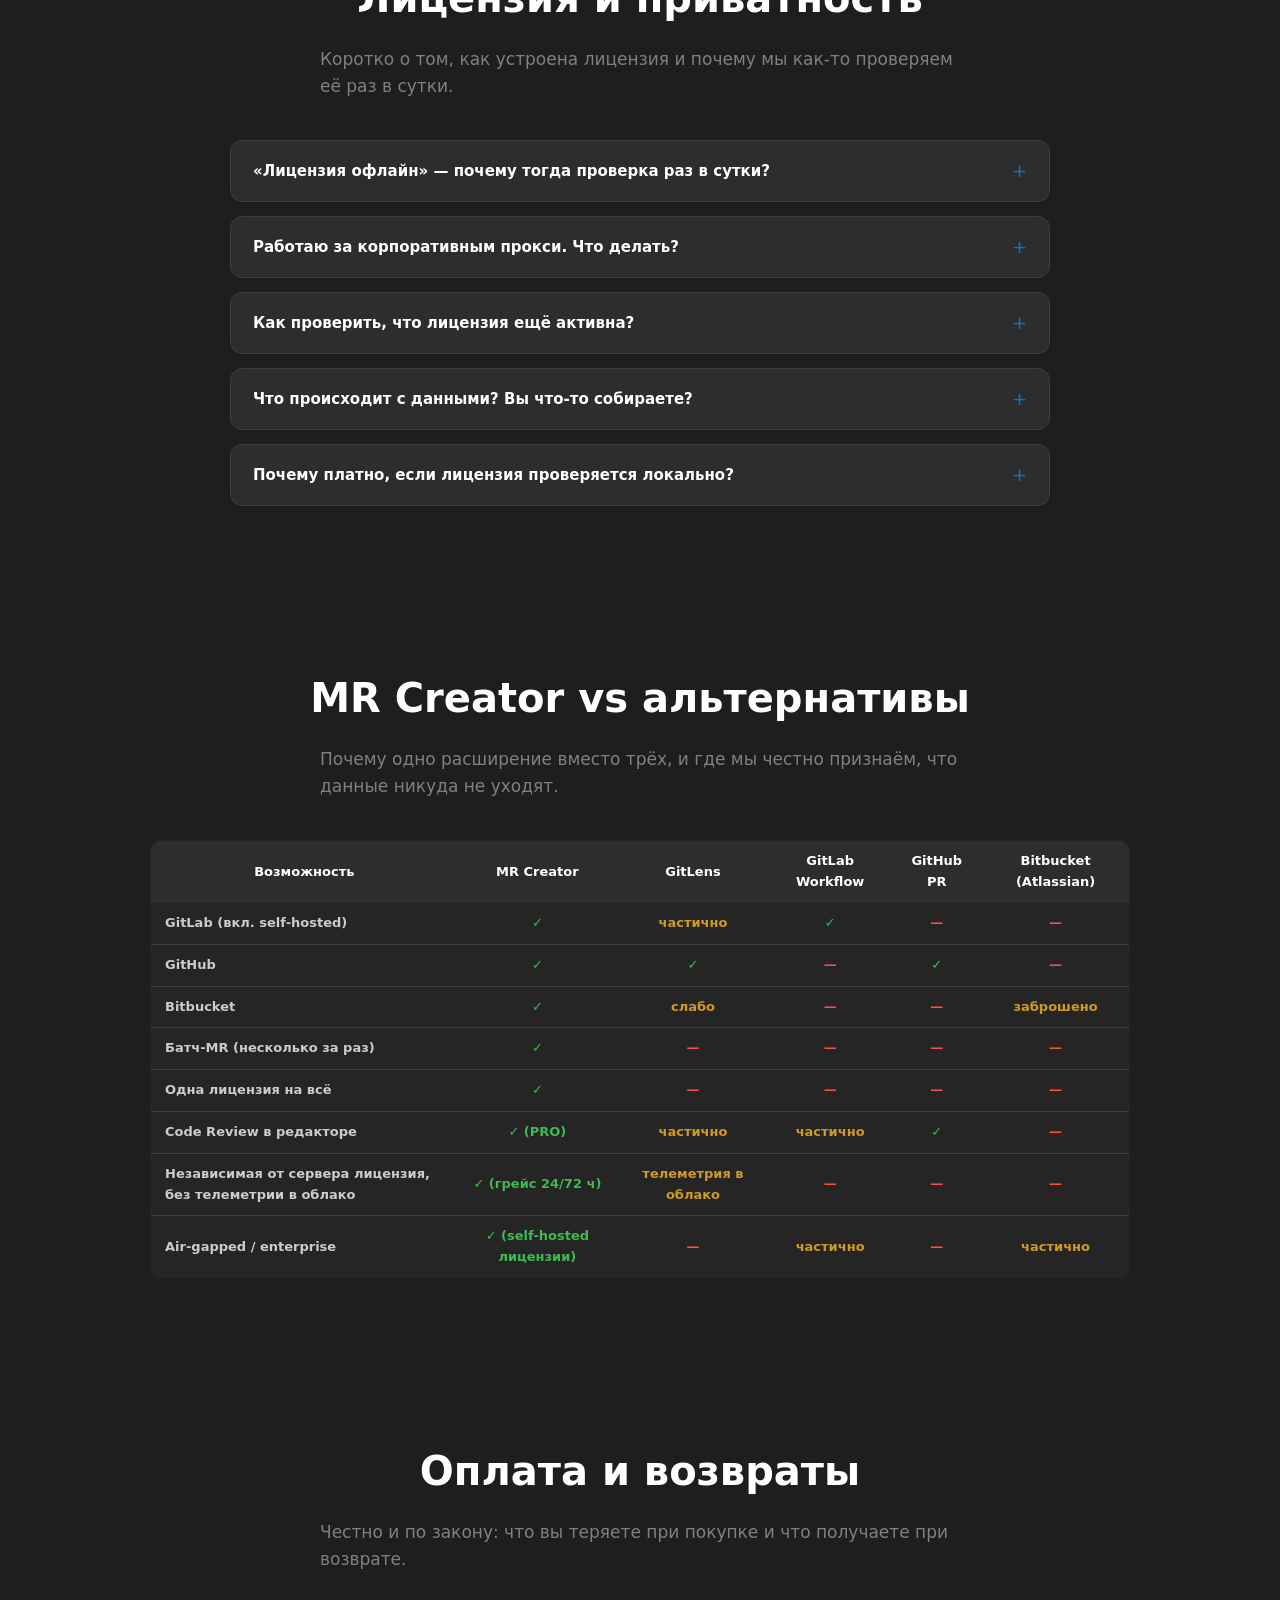
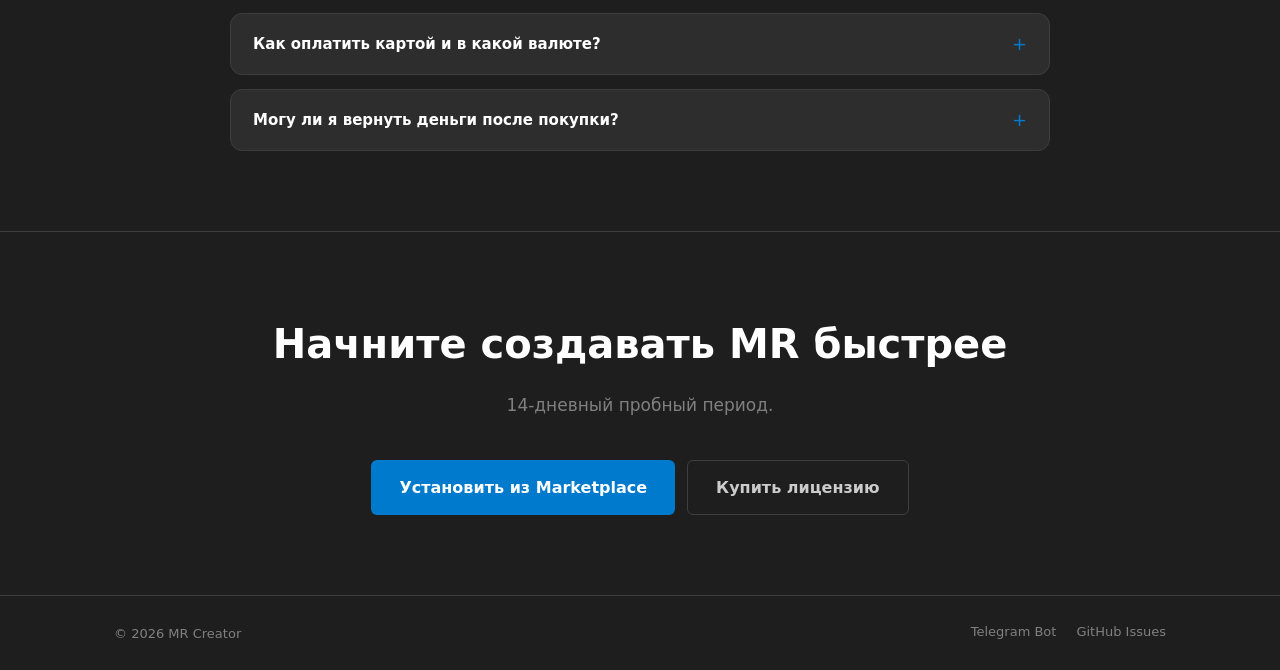
==== commit afd25a2f: "docs: sync from mr-creator-standalone@1969cfe09951a93f111aa3361ff267c382ef5b7d" ====
--- a/docs/index.html
+++ b/docs/index.html
@@ -21,7 +21,7 @@
   <meta name="twitter:title" content="MR Creator — Merge Requests за 30 секунд">
   <meta name="twitter:description" content="VS Code расширение для создания MR из нескольких веток за один клик.">
   <meta name="twitter:image" content="https://mr-creator.ru/og-image.svg">
-  <script defer data-domain="mr-creator.ru" src="https://plausible.io/js/script.js"></script>
+  <script defer data-domain="mr-creator.ru" data-api="https://license.mr-creator.ru/collect" src="https://license.mr-creator.ru/js/script.js"></script>
 </head>
 <body>
 
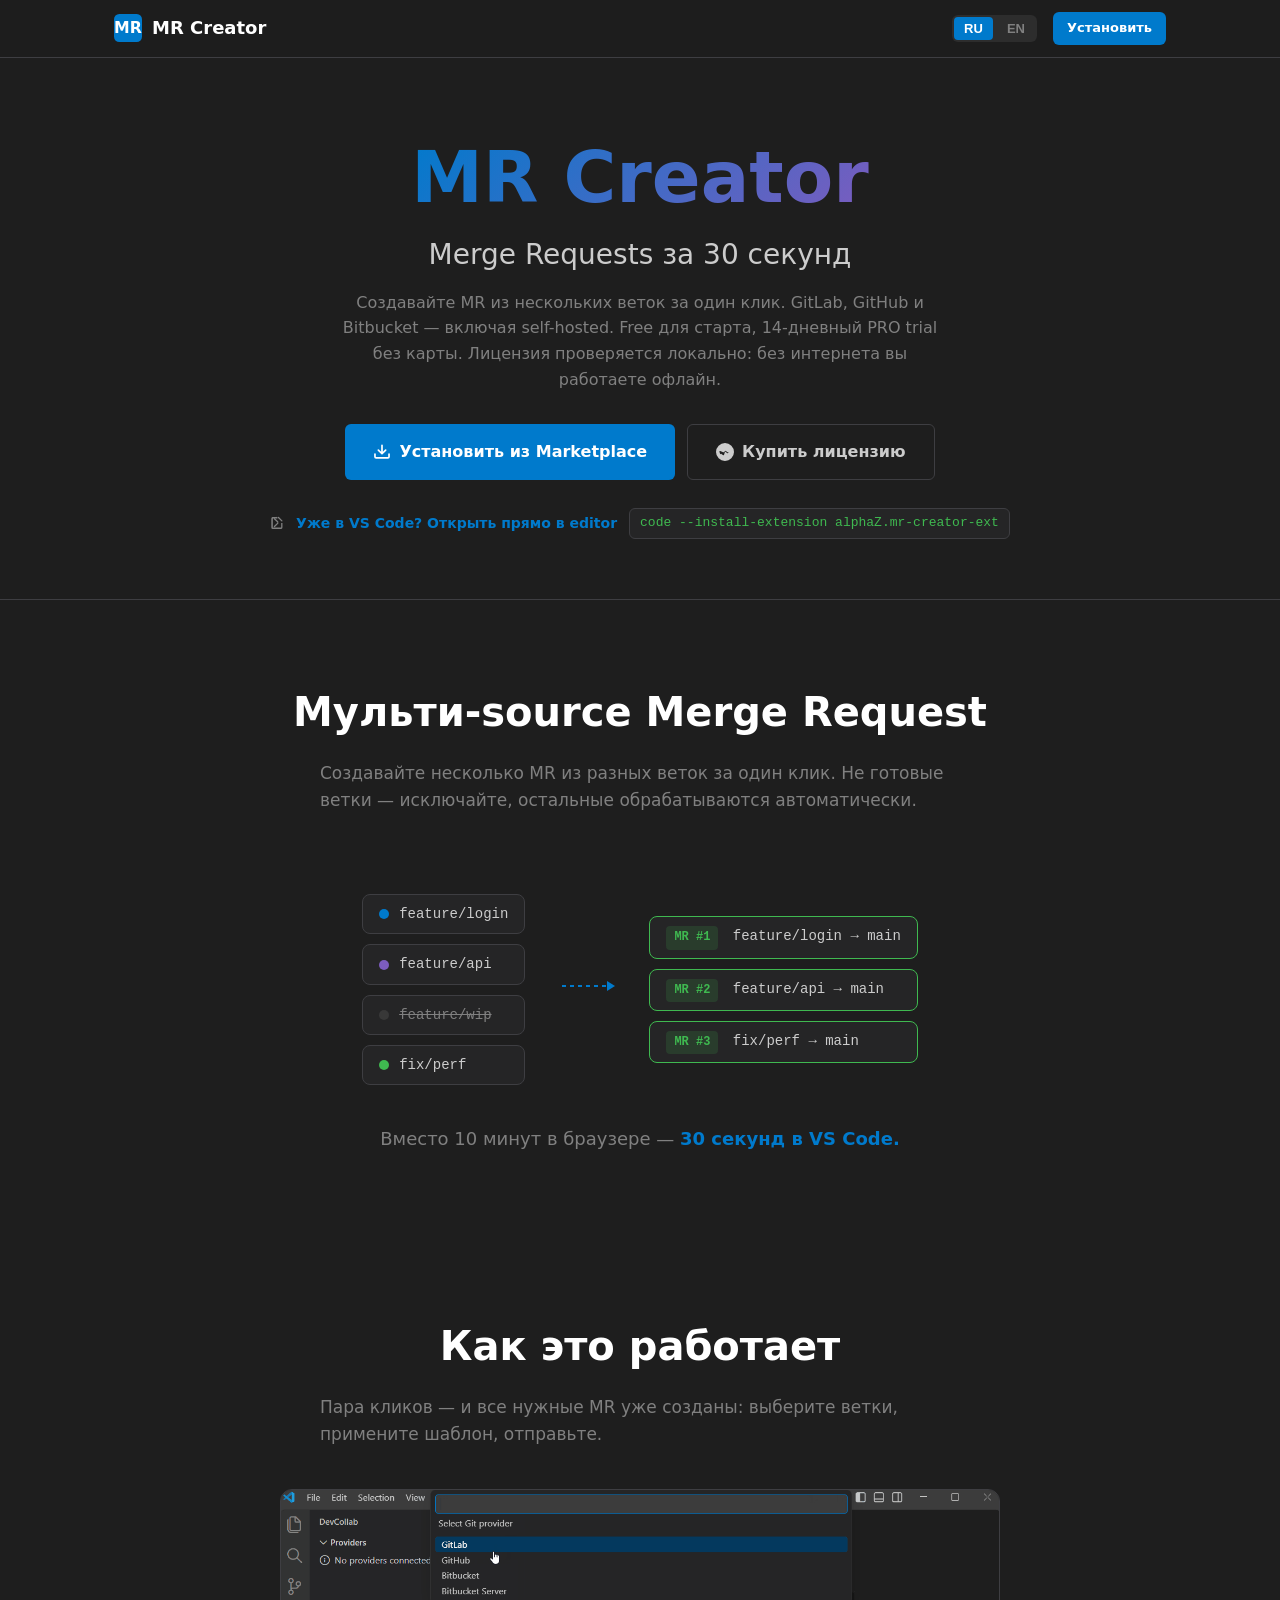
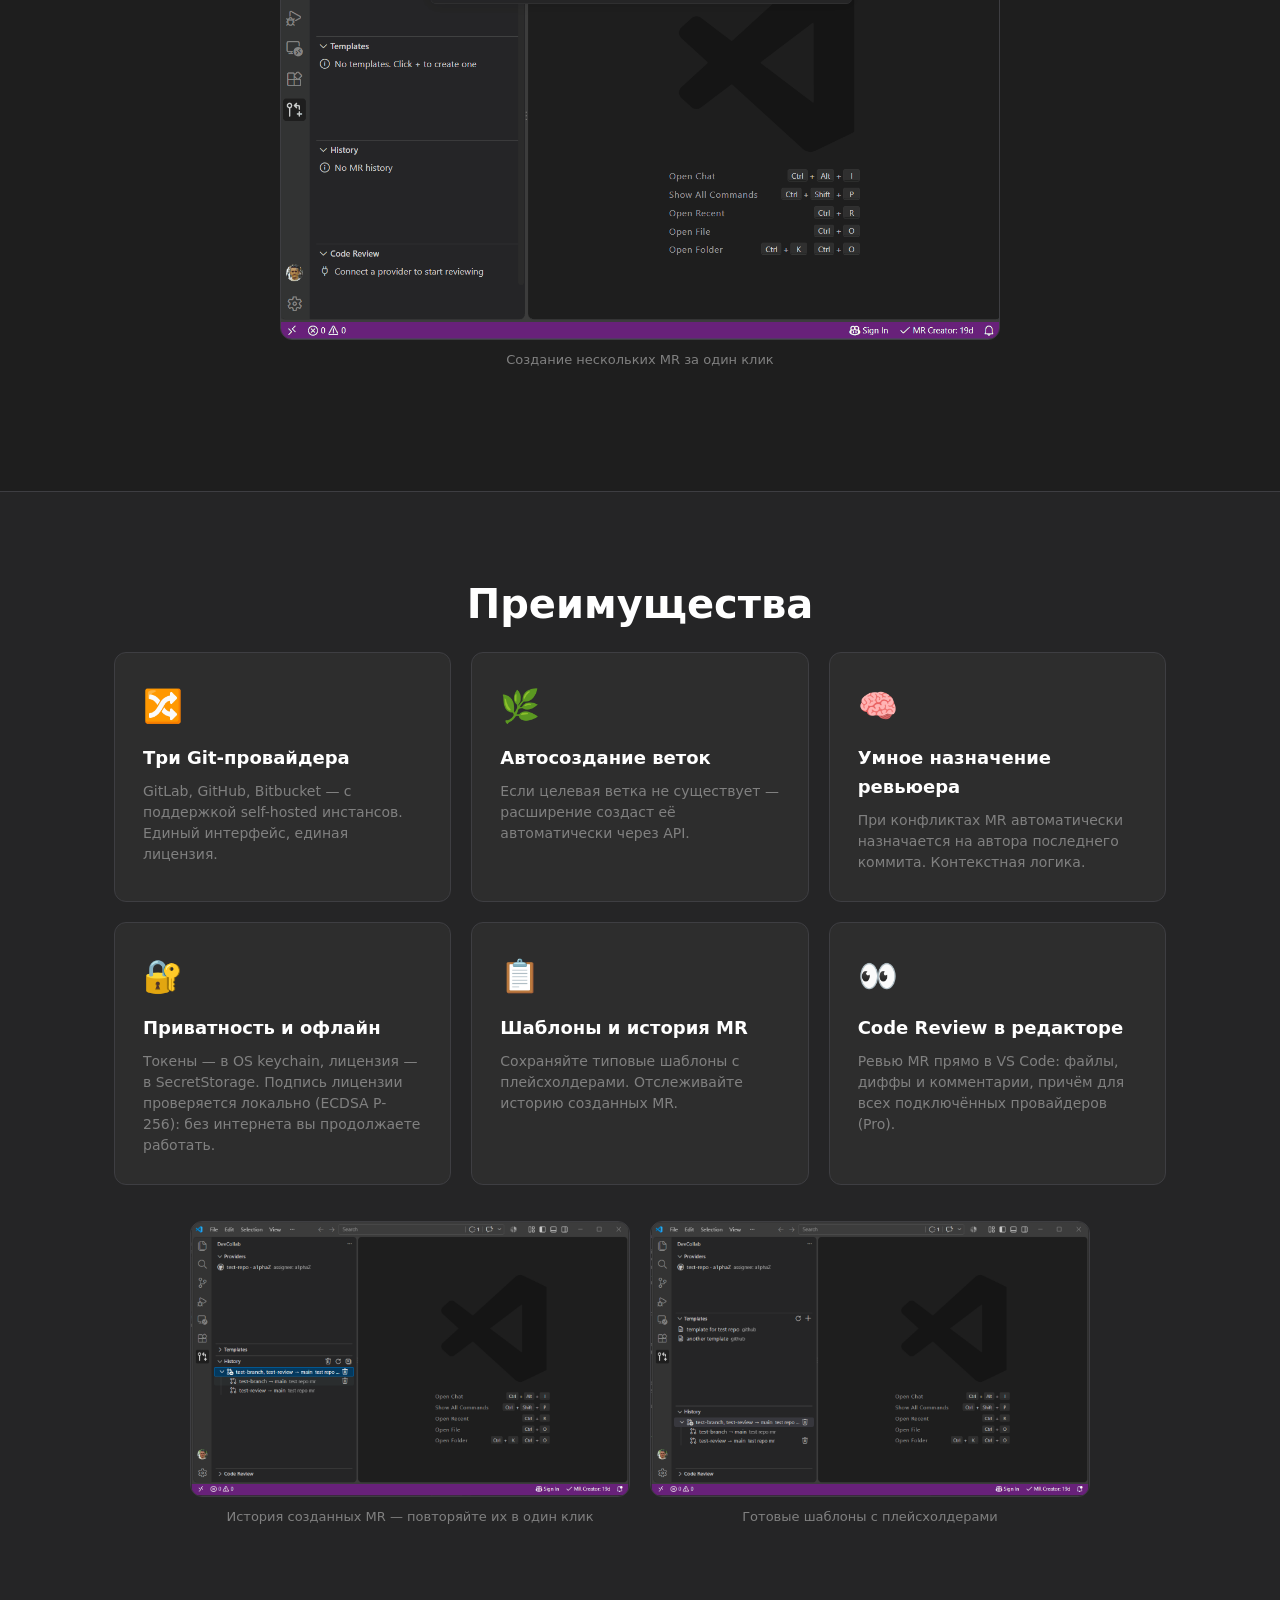
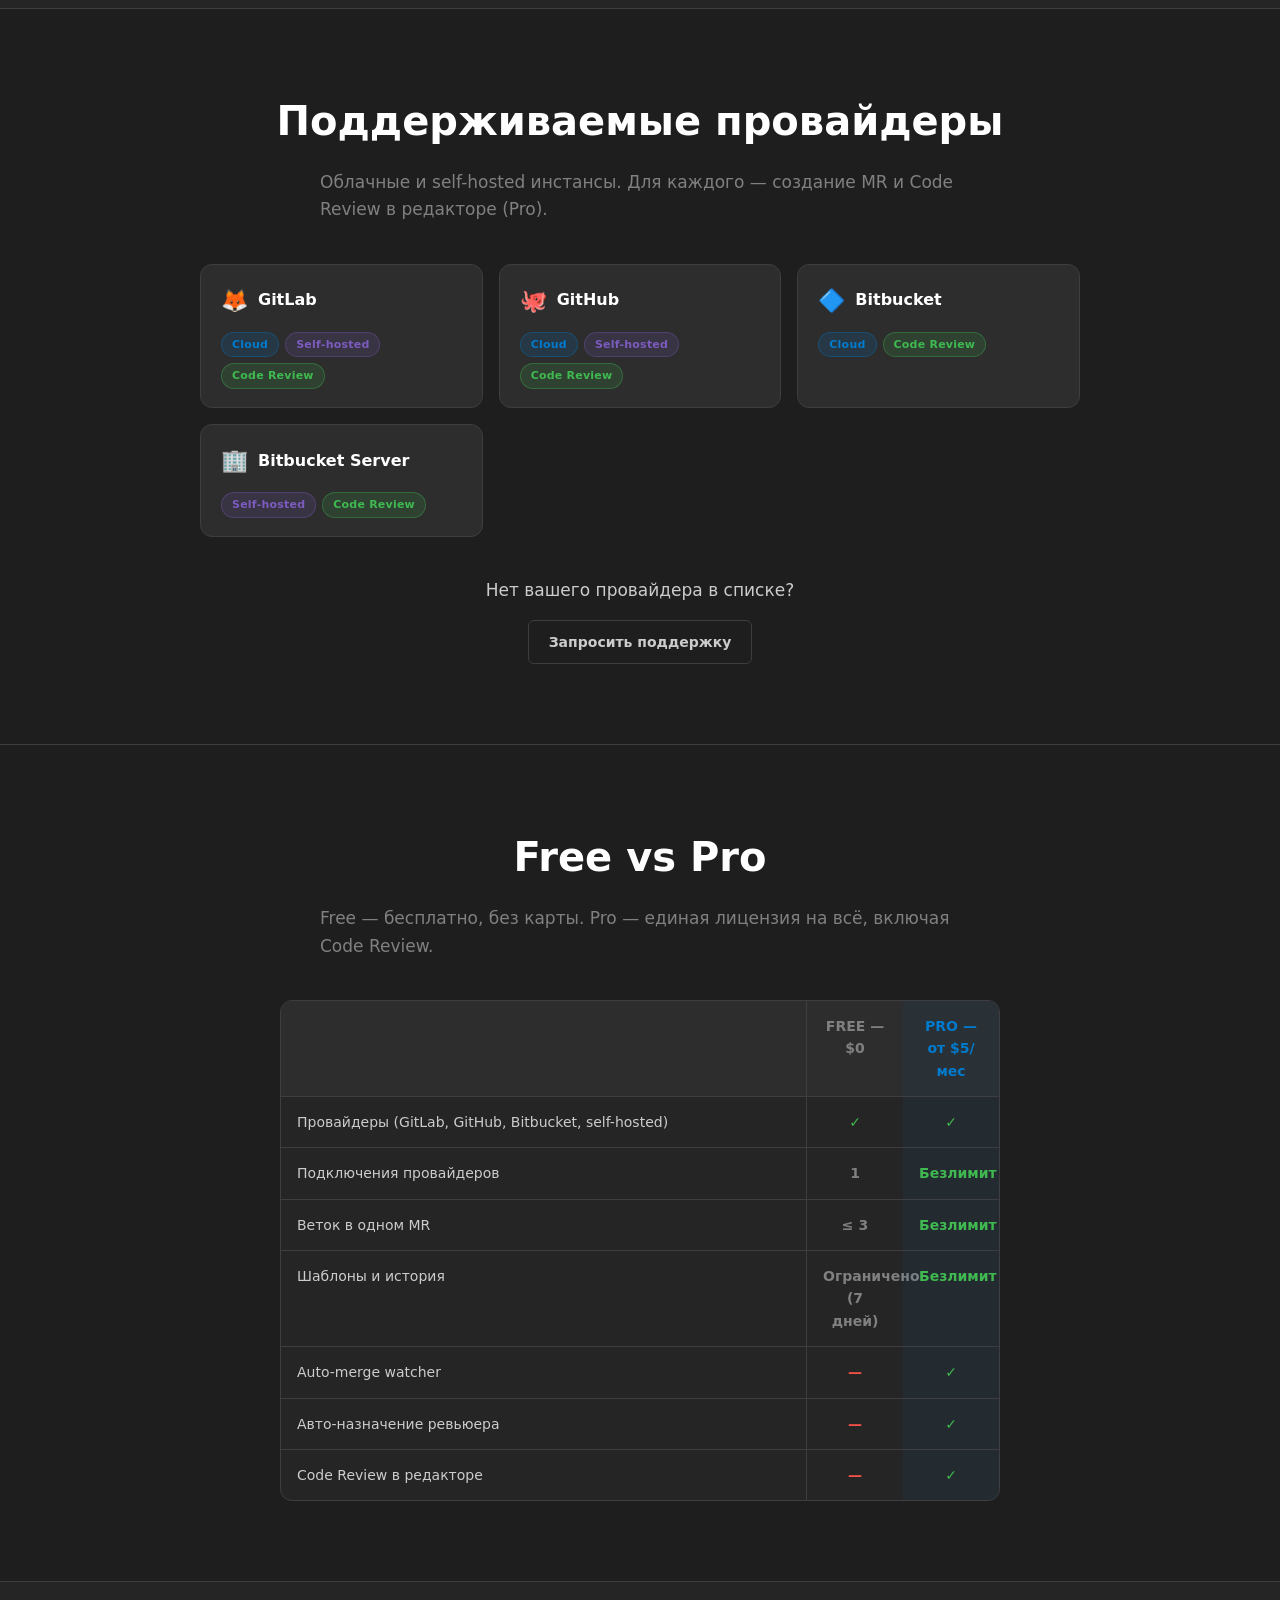
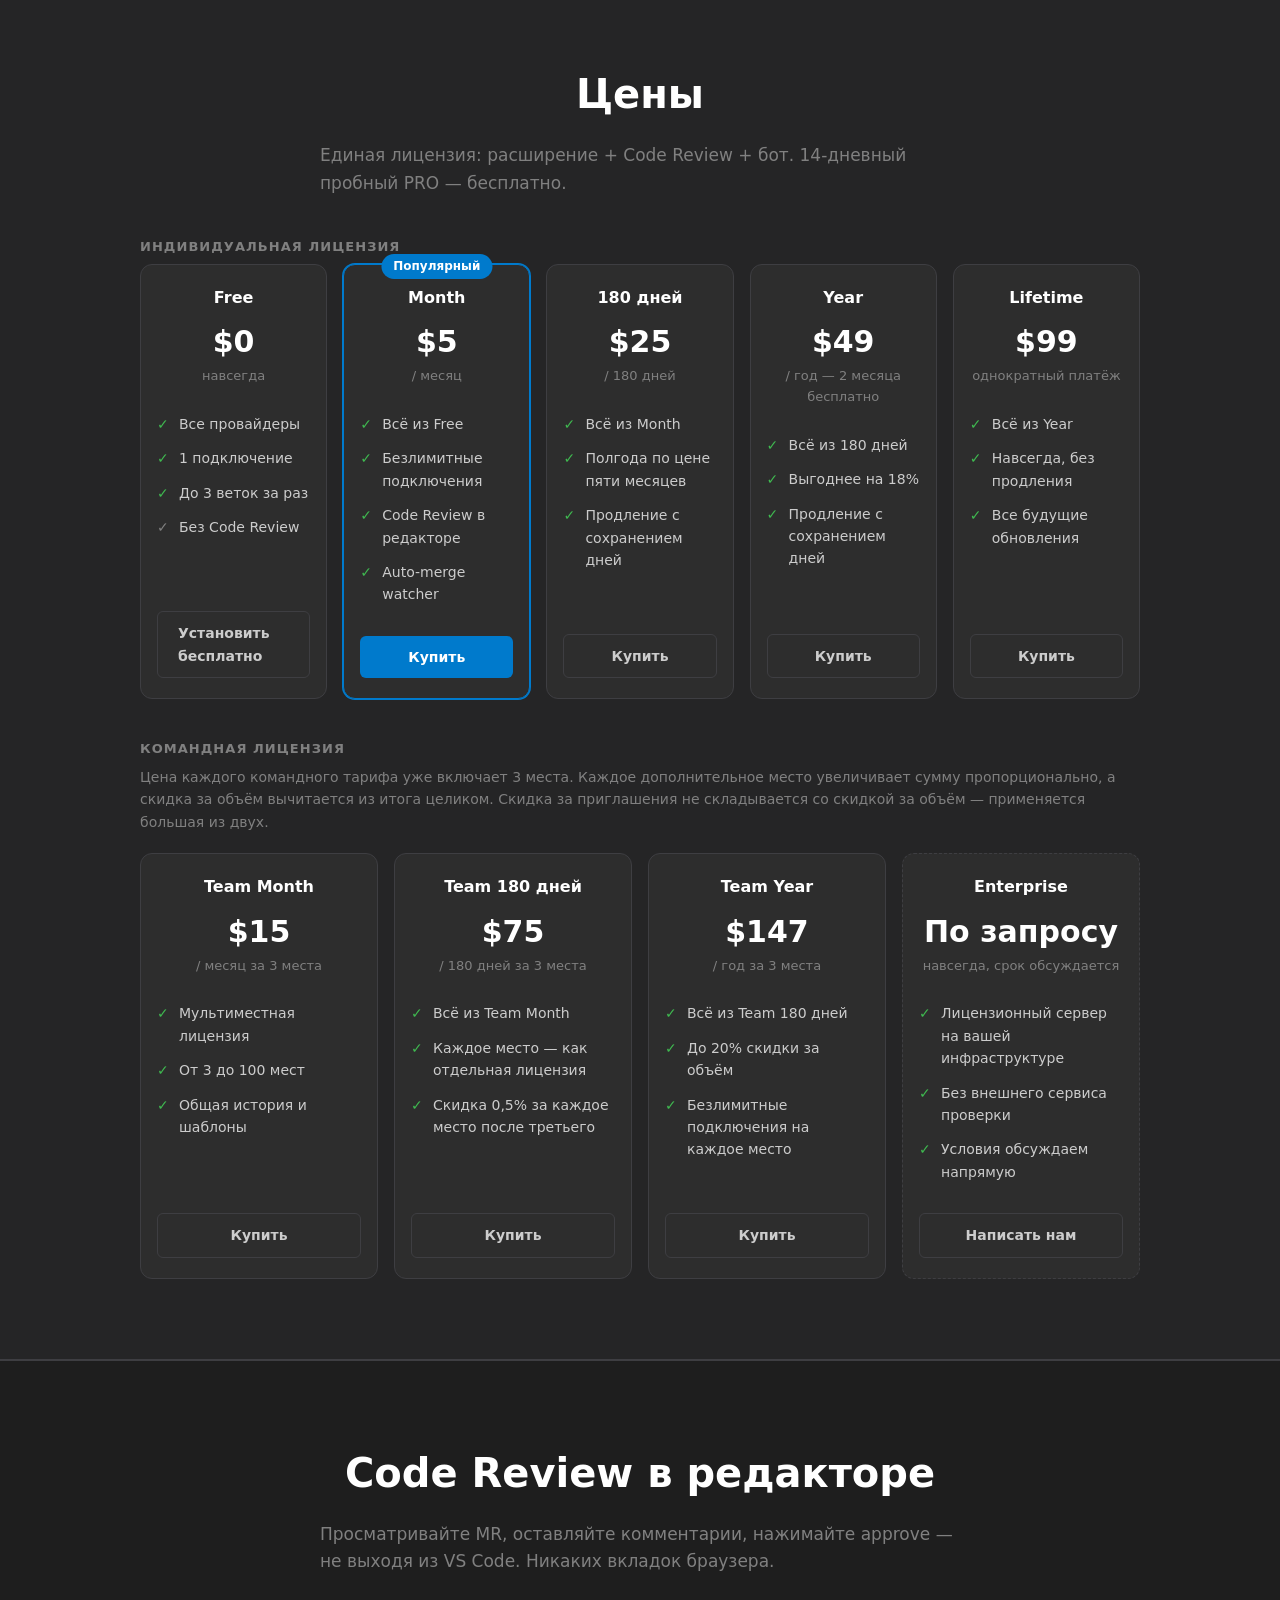
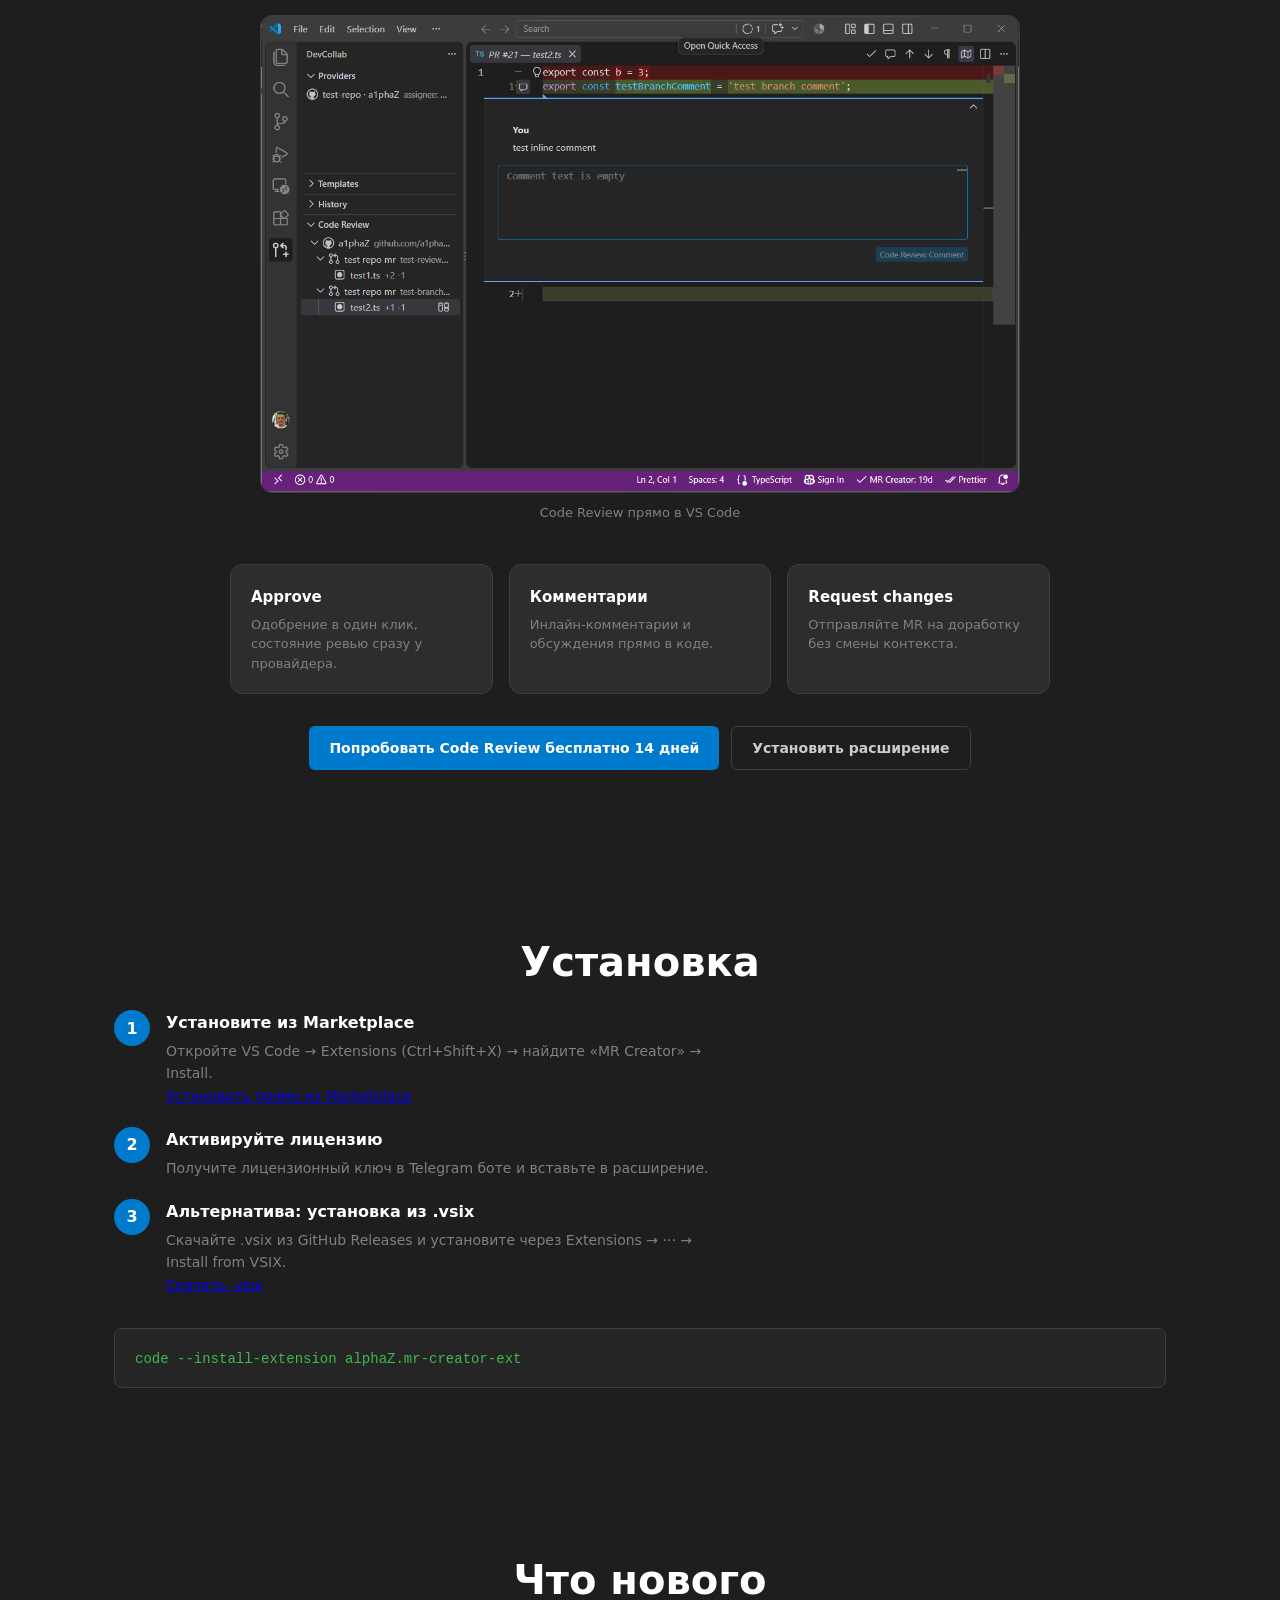
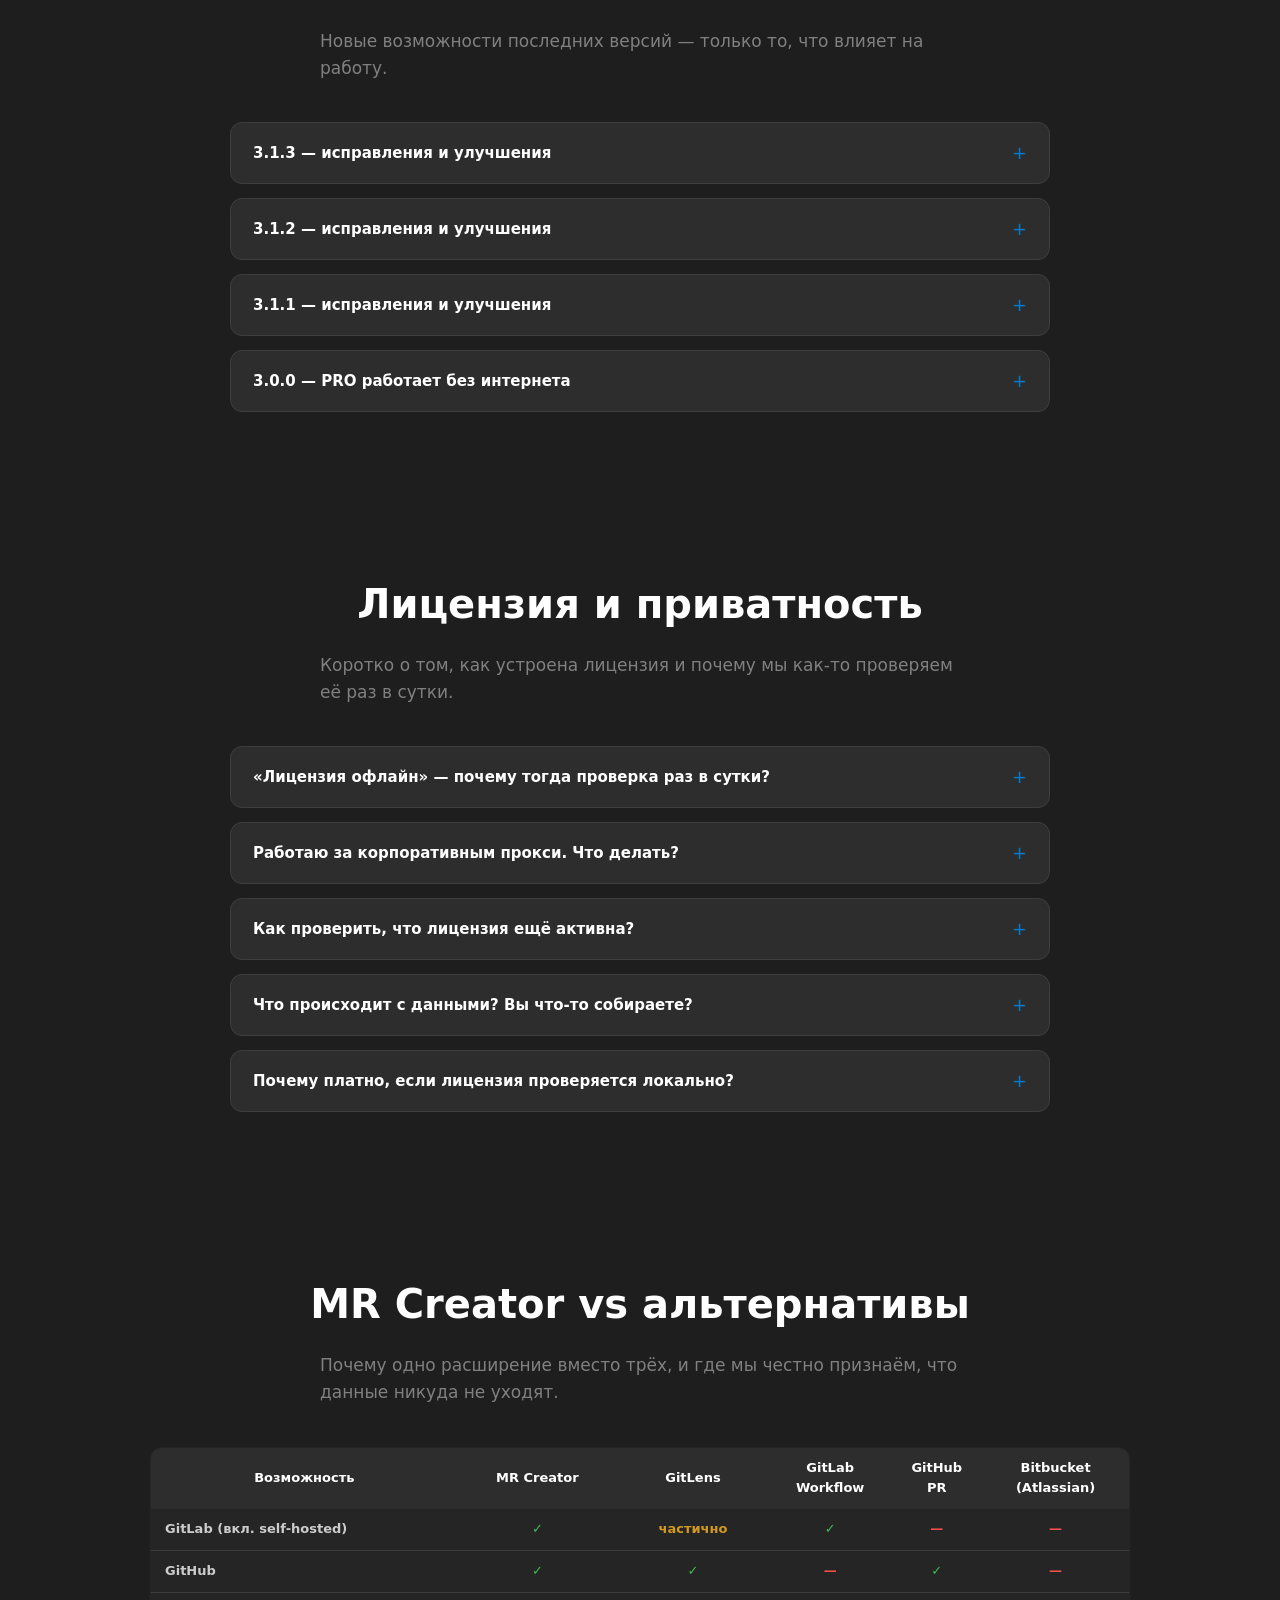
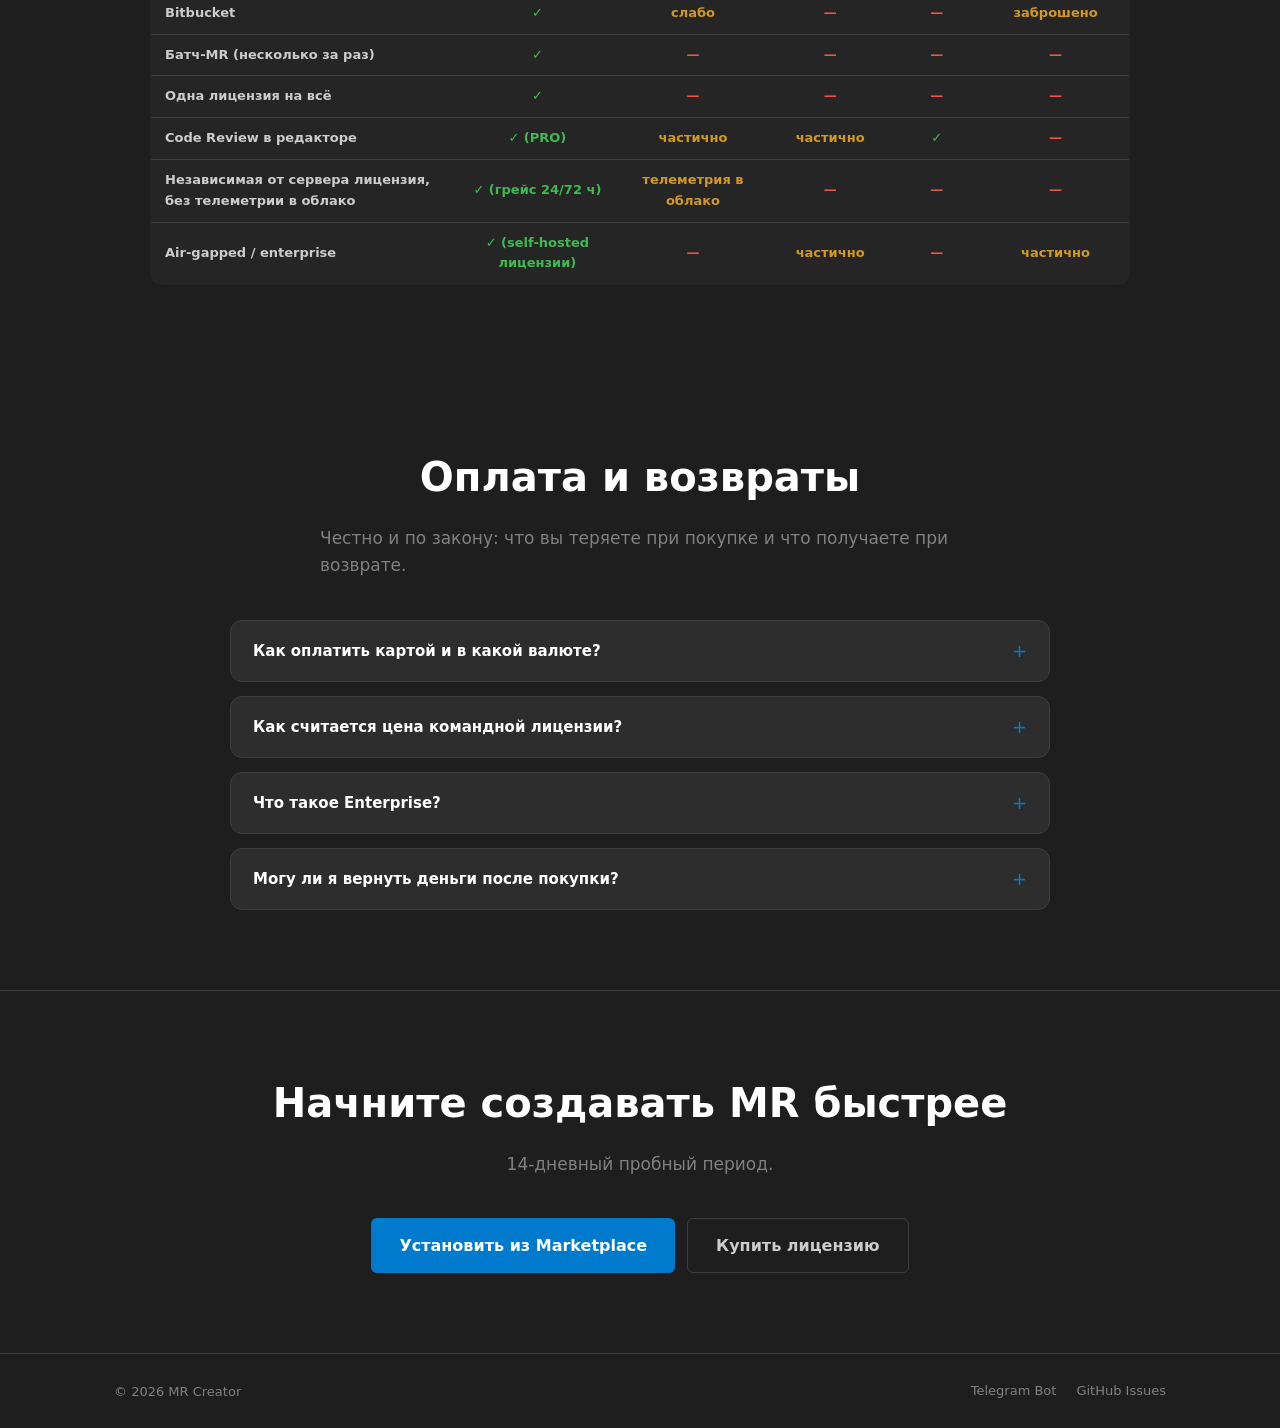
==== commit 686e4d43: "docs: sync from mr-creator-standalone@6b8a2e6bb686bac19983fd573d06f62d89f49d36" ====
--- a/docs/index.html
+++ b/docs/index.html
@@ -300,6 +300,7 @@
       <h2 class="section-title" data-ru="Цены" data-en="Pricing">Цены</h2>
       <p class="section-desc" data-ru="Единая лицензия: расширение + Code Review + бот. 14-дневный пробный PRO — бесплатно." data-en="One license: extension + Code Review + bot. 14-day PRO trial — free.">Единая лицензия: расширение + Code Review + бот. 14-дневный пробный PRO — бесплатно.</p>
 
+      <p class="pricing-group-label" data-ru="Индивидуальная лицензия" data-en="Individual license">Индивидуальная лицензия</p>
       <div class="pricing-grid">
         <div class="plan-card">
           <h3 class="plan-name" data-ru="Free" data-en="Free">Free</h3>
@@ -325,10 +326,19 @@
             <li data-ru="Code Review в редакторе" data-en="Code Review in editor">Code Review в редакторе</li>
             <li data-ru="Auto-merge watcher" data-en="Auto-merge watcher">Auto-merge watcher</li>
           </ul>
-          <div class="plan-actions">
-            <a href="https://t.me/mr_creator_license_bot" class="btn btn-primary btn-block" data-ru="Купить" data-en="Buy">Купить</a>
-            <button class="btn btn-ghost btn-block" data-pay-plan="pro_30d" data-ru="Оплатить картой" data-en="Pay by card" hidden>Оплатить картой</button>
-          </div>
+          <a href="https://t.me/mr_creator_license_bot" class="btn btn-primary btn-block" data-ru="Купить" data-en="Buy">Купить</a>
+        </div>
+
+        <div class="plan-card">
+          <h3 class="plan-name" data-ru="180 дней" data-en="6 months">180 дней</h3>
+          <div class="plan-price" data-ru="$25" data-en="$25">$25</div>
+          <div class="plan-period" data-ru="/ 180 дней" data-en="/ 180 days">/ 180 дней</div>
+          <ul class="plan-list">
+            <li data-ru="Всё из Month" data-en="Everything in Month">Всё из Month</li>
+            <li data-ru="Полгода по цене пяти месяцев" data-en="Half a year for the price of five">Полгода по цене пяти месяцев</li>
+            <li data-ru="Продление с сохранением дней" data-en="Renewal keeps unused days">Продление с сохранением дней</li>
+          </ul>
+          <a href="https://t.me/mr_creator_license_bot" class="btn btn-outline btn-block" data-ru="Купить" data-en="Buy">Купить</a>
         </div>
 
         <div class="plan-card">
@@ -336,14 +346,11 @@
           <div class="plan-price" data-ru="$49" data-en="$49">$49</div>
           <div class="plan-period" data-ru="/ год — 2 месяца бесплатно" data-en="/ year — 2 months free">/ год — 2 месяца бесплатно</div>
           <ul class="plan-list">
-            <li data-ru="Всё из Month" data-en="Everything in Month">Всё из Month</li>
+            <li data-ru="Всё из 180 дней" data-en="Everything in 6 months">Всё из 180 дней</li>
             <li data-ru="Выгоднее на 18%" data-en="18% cheaper">Выгоднее на 18%</li>
             <li data-ru="Продление с сохранением дней" data-en="Renewal keeps unused days">Продление с сохранением дней</li>
           </ul>
-          <div class="plan-actions">
-            <a href="https://t.me/mr_creator_license_bot" class="btn btn-outline btn-block" data-ru="Купить" data-en="Buy">Купить</a>
-            <button class="btn btn-ghost btn-block" data-pay-plan="pro_365d" data-ru="Оплатить картой" data-en="Pay by card" hidden>Оплатить картой</button>
-          </div>
+          <a href="https://t.me/mr_creator_license_bot" class="btn btn-outline btn-block" data-ru="Купить" data-en="Buy">Купить</a>
         </div>
 
         <div class="plan-card">
@@ -357,17 +364,57 @@
           </ul>
           <a href="https://t.me/mr_creator_license_bot" class="btn btn-outline btn-block" data-ru="Купить" data-en="Buy">Купить</a>
         </div>
-
+      </div>
+
+      <p class="pricing-group-label" data-ru="Командная лицензия" data-en="Team license">Командная лицензия</p>
+      <p class="pricing-group-note" data-ru="Цена каждого командного тарифа уже включает 3 места. Каждое дополнительное место увеличивает сумму пропорционально, а скидка за объём вычитается из итога целиком. Скидка за приглашения не складывается со скидкой за объём — применяется большая из двух." data-en="Each team plan price already covers 3 seats. Every additional seat scales the total up, and the volume discount is taken off that total. The referral discount does not stack with the volume discount — the larger of the two is applied.">Цена каждого командного тарифа уже включает 3 места. Каждое дополнительное место увеличивает сумму пропорционально, а скидка за объём вычитается из итога целиком. Скидка за приглашения не складывается со скидкой за объём — применяется большая из двух.</p>
+      <div class="pricing-grid">
         <div class="plan-card">
-          <h3 class="plan-name" data-ru="Team" data-en="Team">Team</h3>
-          <div class="plan-price" data-ru="$149" data-en="$149">$149</div>
-          <div class="plan-period" data-ru="/ место, от 3 мест" data-en="/ seat, 3+ seats">/ место, от 3 мест</div>
+          <h3 class="plan-name" data-ru="Team Month" data-en="Team Month">Team Month</h3>
+          <div class="plan-price" data-ru="$15" data-en="$15">$15</div>
+          <div class="plan-period" data-ru="/ месяц за 3 места" data-en="/ month for 3 seats">/ месяц за 3 места</div>
           <ul class="plan-list">
             <li data-ru="Мультиместная лицензия" data-en="Multi-seat license">Мультиместная лицензия</li>
-            <li data-ru="До 20% скидки" data-en="Up to 20% discount">До 20% скидки</li>
+            <li data-ru="От 3 до 100 мест" data-en="3 to 100 seats">От 3 до 100 мест</li>
             <li data-ru="Общая история и шаблоны" data-en="Shared history & templates">Общая история и шаблоны</li>
           </ul>
           <a href="https://t.me/mr_creator_license_bot" class="btn btn-outline btn-block" data-ru="Купить" data-en="Buy">Купить</a>
+        </div>
+
+        <div class="plan-card">
+          <h3 class="plan-name" data-ru="Team 180 дней" data-en="Team 6 months">Team 180 дней</h3>
+          <div class="plan-price" data-ru="$75" data-en="$75">$75</div>
+          <div class="plan-period" data-ru="/ 180 дней за 3 места" data-en="/ 180 days for 3 seats">/ 180 дней за 3 места</div>
+          <ul class="plan-list">
+            <li data-ru="Всё из Team Month" data-en="Everything in Team Month">Всё из Team Month</li>
+            <li data-ru="Каждое место — как отдельная лицензия" data-en="Each seat costs one license">Каждое место — как отдельная лицензия</li>
+            <li data-ru="Скидка 0,5% за каждое место после третьего" data-en="0.5% off for each seat after the third">Скидка 0,5% за каждое место после третьего</li>
+          </ul>
+          <a href="https://t.me/mr_creator_license_bot" class="btn btn-outline btn-block" data-ru="Купить" data-en="Buy">Купить</a>
+        </div>
+
+        <div class="plan-card">
+          <h3 class="plan-name" data-ru="Team Year" data-en="Team Year">Team Year</h3>
+          <div class="plan-price" data-ru="$147" data-en="$147">$147</div>
+          <div class="plan-period" data-ru="/ год за 3 места" data-en="/ year for 3 seats">/ год за 3 места</div>
+          <ul class="plan-list">
+            <li data-ru="Всё из Team 180 дней" data-en="Everything in Team 6 months">Всё из Team 180 дней</li>
+            <li data-ru="До 20% скидки за объём" data-en="Up to 20% volume discount">До 20% скидки за объём</li>
+            <li data-ru="Безлимитные подключения на каждое место" data-en="Unlimited connections per seat">Безлимитные подключения на каждое место</li>
+          </ul>
+          <a href="https://t.me/mr_creator_license_bot" class="btn btn-outline btn-block" data-ru="Купить" data-en="Buy">Купить</a>
+        </div>
+
+        <div class="plan-card plan-contact">
+          <h3 class="plan-name" data-ru="Enterprise" data-en="Enterprise">Enterprise</h3>
+          <div class="plan-price plan-price-custom" data-ru="По запросу" data-en="On request">По запросу</div>
+          <div class="plan-period" data-ru="навсегда, срок обсуждается" data-en="forever, term agreed individually">навсегда, срок обсуждается</div>
+          <ul class="plan-list">
+            <li data-ru="Лицензионный сервер на вашей инфраструктуре" data-en="License server on your own infrastructure">Лицензионный сервер на вашей инфраструктуре</li>
+            <li data-ru="Без внешнего сервиса проверки" data-en="No external verification service">Без внешнего сервиса проверки</li>
+            <li data-ru="Условия обсуждаем напрямую" data-en="Terms agreed directly">Условия обсуждаем напрямую</li>
+          </ul>
+          <a href="https://t.me/mr_creator_license_bot" class="btn btn-outline btn-block" data-ru="Написать нам" data-en="Contact us">Написать нам</a>
         </div>
       </div>
     </div>
@@ -454,6 +501,11 @@
       <p class="section-desc" data-ru="Новые возможности последних версий — только то, что влияет на работу." data-en="New features of recent releases — only what affects how you work.">Новые возможности последних версий — только то, что влияет на работу.</p>
       <div class="faq-list">
         <details class="faq-item">
+          <summary class="faq-q" data-ru="3.1.3 — исправления и улучшения" data-en="3.1.3 — fixes and improvements">3.1.3 — исправления и улучшения</summary>
+          <div class="faq-a" data-ru="Новых функций нет: в документации расширения приведены в соответствие цены командной лицензии." data-en="No new features: the extension documentation now quotes the team license prices correctly.">Новых функций нет: в документации расширения приведены в соответствие цены командной лицензии.</div>
+        </details>
+
+        <details class="faq-item">
           <summary class="faq-q" data-ru="3.1.2 — исправления и улучшения" data-en="3.1.2 — fixes and improvements">3.1.2 — исправления и улучшения</summary>
           <div class="faq-a" data-ru="Новых функций нет: исправлены ошибки и улучшена стабильность." data-en="No new features: bug fixes and stability improvements.">Новых функций нет: исправлены ошибки и улучшена стабильность.</div>
         </details>
@@ -468,11 +520,7 @@
           <div class="faq-a" data-ru="Без связи лицензия не пропадает: до 3 дней офлайн-защиты, затем PRO сама возобновляется при следующей проверке." data-en="No connection? PRO keeps working: up to 3 days of offline protection, then it resumes automatically on the next check.">Без связи лицензия не пропадает: до 3 дней офлайн-защиты, затем PRO сама возобновляется при следующей проверке.</div>
         </details>
 
-        <details class="faq-item">
-          <summary class="faq-q" data-ru="2.1.0 — Code Review в редакторе" data-en="2.1.0 — Code Review in the editor">2.1.0 — Code Review в редакторе</summary>
-          <div class="faq-a" data-ru="Открытие диффа прямо в VS Code, инлайн-комментарии; для своих MR — без кнопки Approve." data-en="Open diffs right in VS Code, inline comments; for your own MRs the Approve button is hidden.">Открытие диффа прямо в VS Code, инлайн-комментарии; для своих MR — без кнопки Approve.</div>
-        </details>
-      </div>
+     </div>
     </div>
   </section>
 
@@ -615,11 +663,19 @@
       <div class="faq-list">
         <details class="faq-item">
           <summary class="faq-q" data-ru="Как оплатить картой и в какой валюте?" data-en="How do I pay by card and in which currency?">Как оплатить картой и в какой валюте?</summary>
-          <div class="faq-a" data-ru="На тарифах Month и Year доступна оплата картой через Robokassa. Сумма в рублях считается по курсу USD/ЦБ на момент оплаты и округляется вверх до 10 ₽ — курс, зафиксированный при создании платежа, и есть ваш финальный чек. Перед оплатой вы авторизуетесь через кнопку Telegram: лицензия придёт именно в этот аккаунт. Тарифы Lifetime и Team оплачиваются через бота в Telegram Stars." data-en="Card payment via Robokassa is available on the Month and Year plans. The ruble amount uses the USD/CBR rate at the moment of payment, rounded up to 10 ₽ — the rate locked in when the payment was created is the final amount. Before paying you authorize with the Telegram button, and the license is delivered to that very account. Lifetime and Team are paid for through the bot using Telegram Stars.">На тарифах Month и Year доступна оплата картой через Robokassa. Сумма в рублях считается по курсу USD/ЦБ на момент оплаты и округляется вверх до 10 ₽ — курс, зафиксированный при создании платежа, и есть ваш чек. Перед оплатой вы авторизуетесь через кнопку Telegram: лицензия придёт именно в этот аккаунт. Тарифы Lifetime и Team оплачиваются через бота в Telegram Stars.</div>
+          <div class="faq-a" data-ru="Все тарифы — Month, 180 дней, Year, Lifetime и Team — оплачиваются картой через Robokassa. Откройте @mr_creator_license_bot и нажмите «Купить»: бот откроет страницу оплаты прямо в Telegram, так что данные карты нам не попадают. Перед оплатой вы входите как ваш Telegram-аккаунт, и лицензия приходит именно в него. Сумма в рублях считается по курсу USD/ЦБ на момент оплаты и округляется вверх до 10 ₽ — курс, зафиксированный при создании платежа, и есть ваш финальный чек. Telegram Stars больше не используются." data-en="Every plan — Month, 6 months, Year, Lifetime and Team — is paid by card through Robokassa. Open @mr_creator_license_bot and press Buy: the bot opens a payment page right inside Telegram, so your card details never reach us. You are signed in as your Telegram account before paying, and the license is delivered to that very account. The ruble amount uses the USD/CBR rate at the moment of payment, rounded up to 10 ₽ — the rate locked in when the payment was created is the final amount you are charged. Telegram Stars are no longer used.">Все тарифы — Month, Year, Lifetime и Team — оплачиваются картой через Robokassa. Откройте @mr_creator_license_bot и нажмите «Купить»: бот откроет страницу оплаты прямо в Telegram, так что данные карты нам не попадают. Перед оплатой вы входите как ваш Telegram-аккаунт, и лицензия приходит именно в него. Сумма в рублях считается по курсу USD/ЦБ на момент оплаты и округляется вверх до 10 ₽ — курс, зафиксированный при создании платежа, и есть ваш финальный чек. Telegram Stars больше не используются.</div>
+        </details>
+        <details class="faq-item">
+          <summary class="faq-q" data-ru="Как считается цена командной лицензии?" data-en="How is the team license priced?">Как считается цена командной лицензии?</summary>
+          <div class="faq-a" data-ru="Цена командного тарифа уже включает 3 места: Team Month — $15, Team 180 дней — $75, Team Year — $147. Каждое дополнительное место увеличивает сумму пропорционально, то есть место стоит столько же, сколько отдельная лицензия на тот же срок. Скидка за объём — 0,5% за каждое место после третьего, максимум 20%, и она вычитается из итоговой суммы целиком. Скидка за приглашения не складывается с ней: применяется та, что больше. Мест может быть от 3 до 100." data-en="A team plan price already covers 3 seats: Team Month is $15, Team 6 months is $75, and Team Year is $147. Every additional seat scales the total up, so a seat costs the same as a separate license for the same term. The volume discount is 0.5% for each seat after the third, capped at 20%, and it is taken off the whole total. It does not stack with the referral discount — the larger of the two is applied. You can buy between 3 and 100 seats.">Цена командного тарифа уже включает 3 места: Team Month — $15, Team 180 дней — $75, Team Year — $147. Каждое дополнительное место увеличивает сумму пропорционально, то есть место стоит столько же, сколько отдельная лицензия на тот же срок. Скидка за объём — 0,5% за каждое место после третьего, максимум 20%, и она вычитается из итоговой суммы целиком. Скидка за приглашения не складывается с ней: применяется та, что больше. Мест может быть от 3 до 100.</div>
+        </details>
+        <details class="faq-item">
+          <summary class="faq-q" data-ru="Что такое Enterprise?" data-en="What is Enterprise?">Что такое Enterprise?</summary>
+          <div class="faq-a" data-ru="Enterprise — лицензия с сервером проверки на вашей собственной инфраструктуре: наш внешний сервис не участвует в проверке вообще. Это бессрочная лицензия, условия и срок обсуждаются напрямую — напишите боту @mr_creator_license_bot команду /support. Отдельной кнопки оплаты у Enterprise нет, потому что платёж здесь всегда предмет разговора, а не фиксированная цена." data-en="Enterprise is a license with the verification server running on your own infrastructure: our external service takes no part in validation at all. It is a perpetual license, and the terms and term length are agreed directly — message @mr_creator_license_bot with the /support command. Enterprise has no pay button, because the deal there is always a conversation rather than a fixed price.">Enterprise — лицензия с сервером проверки на вашей собственной инфраструктуре: наш внешний сервис не участвует в проверке вообще. Это бессрочная лицензия, условия и срок обсуждаются напрямую — напишите боту @mr_creator_license_bot команду /support. Отдельной кнопки оплаты у Enterprise нет, потому что платёж здесь всегда предмет разговора, а не фиксированная цена.</div>
         </details>
         <details class="faq-item">
           <summary class="faq-q" data-ru="Могу ли я вернуть деньги после покупки?" data-en="Can I get a refund after purchase?">Могу ли я вернуть деньги после покупки?</summary>
-          <div class="faq-a" data-ru="Лицензия — цифровой товар, который доставляется и активируется сразу после оплаты (это начало исполнения). Поэтому, как и у любого активированного цифрового товара, право отказа в течение 14 дней (Директива ЕС 2011/83/EU; для РФ — Закон о защите прав потребителей № 2300-1) не применяется — вы подтверждаете это явным шагом перед оплатой в боте. Возврат выдаётся при подтверждённом техническом браке: при возврате лицензия отзывается и перестаёт работать при следующей проверке на сервере лицензий. Возвраты Telegram Stars обрабатывает Telegram по своей политике (запрос в течение 21 дня, возврат в Stars)." data-en="The license is a digital good that is delivered and activated right after payment (its start of performance). As with any activated digital good, the 14-day withdrawal right (EU Directive 2011/83/EU; in Russia — RF Law No. 2300-1) does not apply — you confirm this explicitly before paying in the bot. Refunds are issued for confirmed technical defects: on refund the license is revoked and stops working at the next license-server check. Telegram Stars refunds are handled by Telegram under its Stars policy (request within 21 days, refund in Stars).">Лицензия — цифровой товар, который доставляется и активируется сразу после оплаты (это начало исполнения). Поэтому, как и у любого активированного цифрового товара, право отказа в течение 14 дней (Директива ЕС 2011/83/EU; для РФ — Закон о защите прав потребителей № 2300-1) не применяется — вы подтверждаете это явным шагом перед оплатой в боте. Возврат выдаётся при подтверждённом техническом браке: при возврате лицензия отзывается и перестаёт работать при следующей проверке на сервере лицензий. Возвраты Telegram Stars обрабатывает Telegram по своей политике (запрос в течение 21 дня, возврат в Stars).</div>
+          <div class="faq-a" data-ru="Лицензия — цифровой товар, который доставляется и активируется сразу после оплаты (это начало исполнения). Поэтому, как и у любого активированного цифрового товара, право отказа в течение 14 дней (Директива ЕС 2011/83/EU; для РФ — Закон о защите прав потребителей № 2300-1) не применяется — вы подтверждаете это явным шагом перед оплатой. Возврат выдаётся при подтверждённом техническом браке: напишите боту, и при возврате лицензия отзывается и перестаёт работать при следующей проверке на сервере лицензий. Деньги возвращаются на карту, с которой прошла оплата; если платёж отменил ваш банк, лицензия отзывается так же." data-en="A license is a digital good that is delivered and activated right after payment (its start of performance). As with any activated digital good, the 14-day withdrawal right (EU Directive 2011/83/EU; in Russia — RF Law No. 2300-1) does not apply — you confirm this explicitly before paying. Refunds are issued for confirmed technical defects: message the bot, and on refund the license is revoked and stops working at the next license-server check. Money goes back to the card you paid with; if the charge is reversed by your bank, the license is revoked the same way.">Лицензия — цифровой товар, который доставляется и активируется сразу после оплаты (это начало исполнения). Поэтому, как и у любого активированного цифрового товара, право отказа в течение 14 дней (Директива ЕС 2011/83/EU; для РФ — Закон о защите прав потребителей № 2300-1) не применяется — вы подтверждаете это явным шагом перед оплатой. Возврат выдаётся при подтверждённом техническом браке: напишите боту, и при возврате лицензия отзывается и перестаёт работать при следующей проверке на сервере лицензий. Деньги возвращаются на карту, с которой прошла оплата; если платёж отменил ваш банк, лицензия отзывается так же.</div>
         </details>
       </div>
     </div>
@@ -653,42 +709,6 @@
       </div>
     </div>
   </footer>
-
-  <!-- Card payment modal -->
-  <div class="modal" id="pay-modal" role="dialog" aria-modal="true" aria-labelledby="pay-modal-title">
-    <div class="modal-box">
-      <h3 class="modal-title" id="pay-modal-title" data-ru="Оплата картой" data-en="Pay by card">Оплата картой</h3>
-      <p class="modal-sub">
-        <span data-ru="Лицензия придёт в Telegram. Сначала напишите боту" data-en="The license is delivered in Telegram. Start the bot first at">Лицензия придёт в Telegram. Сначала напишите боту</span>
-        <a href="https://t.me/mr_creator_license_bot" target="_blank" rel="noopener">@mr_creator_license_bot</a>
-      </p>
-
-      <div class="modal-summary" id="pay-summary"></div>
-
-      <form id="pay-form" novalidate>
-        <!-- The Telegram Login Widget mounts into this container: the script
-             below appends its own iframe here. It is injected on first open so
-             visitors who never start a purchase do not load telegram.org. -->
-        <div class="pay-auth" id="pay-auth">
-          <p class="field-hint" data-ru="Нажмите кнопку Telegram и подтвердите вход — лицензия придёт именно в этот аккаунт." data-en="Press the Telegram button and confirm — the license is delivered to this very account.">Нажмите кнопку Telegram и подтвердите вход — лицензия придёт именно в этот аккаунт.</p>
-        </div>
-        <p class="pay-authed" id="pay-authed" hidden>
-          <span data-ru="Вы вошли как" data-en="You are signed in as">Вы вошли как</span>
-          <b id="pay-authed-name"></b>
-        </p>
-        <!-- Always reachable, so a failed widget popup is not a dead end. -->
-        <a class="pay-auth-alt" id="pay-auth-alt" href="https://t.me/mr_creator_license_bot" target="_blank" rel="noopener">
-          <span data-ru="Не получается войти через Telegram? Напишите боту" data-en="Cannot sign in through Telegram? Message the bot">Не получается войти через Telegram? Напишите боту</span>
-          <span id="pay-bot-name">@mr_creator_license_bot</span>
-        </a>
-        <p class="modal-error" id="pay-error"></p>
-        <div class="modal-actions">
-          <button type="button" class="btn btn-outline" id="pay-cancel" data-ru="Отмена" data-en="Cancel">Отмена</button>
-          <button type="submit" class="btn btn-primary" id="pay-submit" disabled data-ru="Перейти к оплате" data-en="Continue to payment">Перейти к оплате</button>
-        </div>
-      </form>
-    </div>
-  </div>
 
   <script>
     document.querySelectorAll('.lang-btn').forEach(btn => {
@@ -708,259 +728,6 @@
     });
   </script>
 
-  <script>
-  (function () {
-    const API = 'https://payment.mr-creator.ru/api/payments';
-    const PAY_PLANS = {
-      pro_30d: { days: 30, usd: 5 },
-      pro_365d: { days: 365, usd: 49 },
-    };
-
-    // The server already restricts the redirect to auth.robokassa.ru (https);
-    // this is a client-side guard so a malicious/misconfigured API response
-    // cannot send the buyer to a javascript: URL or another host.
-    function isSafePaymentUrl(value) {
-      try {
-        const u = new URL(value);
-        return u.protocol === 'https:' && u.hostname === 'auth.robokassa.ru';
-      } catch (e) {
-        return false;
-      }
-    }
-
-    const T = {
-      ru: {
-        rub: '₽', month: 'месяц', year: 'год', days: 'дн.',
-        bad: 'Сессия устарела. Нажмите кнопку Telegram ещё раз.',
-        widget: 'Не удалось войти через Telegram. Попробуйте ещё раз или напишите боту.',
-        pay: 'Ошибка оплаты. Попробуйте позже.', busy: 'Создаём платёж…',
-      },
-      en: {
-        rub: '₽', month: 'month', year: 'year', days: 'days',
-        bad: 'That authorization expired. Press the Telegram button again.',
-        widget: 'Could not sign in through Telegram. Try again or message the bot.',
-        pay: 'Payment error. Please try again later.', busy: 'Creating the payment…',
-      },
-    };
-
-    function lang() {
-      return document.documentElement.getAttribute('data-lang') === 'en' ? 'en' : 'ru';
-    }
-    function t(key) { return T[lang()][key]; }
-
-    let rate = null;
-    let plansReady = false;
-    let activeKey = null;
-    let botUsername = null;
-    // The payload the widget handed us. Held only in memory and only trusted
-    // because the server re-derives its hash from the bot token.
-    let authedUser = null;
-    let widgetRequested = false;
-
-    const modal = document.getElementById('pay-modal');
-    const form = document.getElementById('pay-form');
-    const authBox = document.getElementById('pay-auth');
-    const authed = document.getElementById('pay-authed');
-    const authedName = document.getElementById('pay-authed-name');
-    const errorBox = document.getElementById('pay-error');
-    const summary = document.getElementById('pay-summary');
-    const submit = document.getElementById('pay-submit');
-
-    function rub(usd) {
-      return Math.ceil((usd * rate) / 10) * 10;
-    }
-
-    function planLabel() {
-      const p = PAY_PLANS[activeKey];
-      if (!p) return '';
-      const per = p.days >= 365 ? t('year') : t('month');
-      return '$' + p.usd + ' · ' + p.days + ' ' + t('days') + ' · ≈' + rub(p.usd) + ' ' + t('rub') + ' / ' + per;
-    }
-
-    // The card button is hidden rather than disabled: a disabled <button> fires
-    // no click, so it can never fall back to anything, and a greyed-out control
-    // next to a working Telegram link is just a dead end for the visitor.
-    function setPayButtons(enabled) {
-      document.querySelectorAll('[data-pay-plan]').forEach(btn => {
-        btn.hidden = !enabled;
-      });
-    }
-
-    function setAuthState(user) {
-      authedUser = user;
-      const signedIn = !!user;
-      authBox.hidden = signedIn;
-      authed.hidden = !signedIn;
-      submit.disabled = !signedIn;
-      if (signedIn) {
-        authedName.textContent = user.username
-          ? '@' + user.username
-          : (user.first_name || user.id);
-      }
-    }
-
-    // Reads the idle label from the markup rather than caching it, so the button
-    // never gets stuck showing the previous language or the busy text.
-    function resetSubmit() {
-      submit.disabled = !authedUser;
-      submit.textContent = submit.dataset[lang() === 'en' ? 'en' : 'ru'] || submit.textContent;
-    }
-
-    // The widget is a script from telegram.org that appends its own iframe, and
-    // it talks back through the data-onauth/onerror attributes, which are
-    // evaluated in global scope — hence the two window hooks.
-    function mountWidget() {
-      if (widgetRequested) return;
-      widgetRequested = true;
-
-      window.onTelegramAuth = function (user) {
-        if (!user || user.id === undefined) return;
-        setAuthState(user);
-        errorBox.textContent = '';
-      };
-      window.onTelegramAuthError = function () {
-        errorBox.textContent = t('widget');
-      };
-
-      const s = document.createElement('script');
-      s.async = true;
-      s.src = 'https://telegram.org/js/telegram-widget.js?22';
-      s.setAttribute('data-telegram-login', botUsername);
-      s.setAttribute('data-size', 'large');
-      s.setAttribute('data-radius', '8');
-      // write access is what lets the bot deliver the license after payment
-      s.setAttribute('data-request-access', 'write');
-      s.setAttribute('data-onauth', 'onTelegramAuth(user)');
-      s.setAttribute('data-onerror', 'onTelegramAuthError()');
-      authBox.appendChild(s);
-    }
-
-    function openModal(key) {
-      activeKey = key;
-      errorBox.textContent = '';
-      summary.textContent = planLabel();
-      // The authorization is kept across opens: re-running the widget popup for
-      // a second attempt would be an extra click for no new information, and
-      // the server enforces freshness on its own.
-      setAuthState(authedUser);
-      resetSubmit();
-      modal.classList.add('open');
-      // Injected only into a visible container, so the widget lays out at full
-      // width on the very first render.
-      if (!authedUser) mountWidget();
-    }
-
-    function closeModal() {
-      modal.classList.remove('open');
-      activeKey = null;
-    }
-
-    async function loadPlans() {
-      try {
-        const res = await fetch(API + '/plans');
-        if (!res.ok) throw new Error('http ' + res.status);
-        const data = await res.json();
-        rate = typeof data.rate === 'number' && data.rate > 0 ? data.rate : null;
-        botUsername = typeof data.botUsername === 'string' && data.botUsername
-          ? data.botUsername.replace(/^@/, '')
-          : null;
-        // Without a bot there is nothing to verify a widget payload against, so
-        // the card path stays hidden rather than opening a modal that cannot
-        // complete.
-        plansReady = !!data.configured && rate !== null && botUsername !== null;
-        if (botUsername) {
-          document.getElementById('pay-bot-name').textContent = '@' + botUsername;
-          document.getElementById('pay-auth-alt').href = 'https://t.me/' + botUsername;
-        }
-      } catch (err) {
-        plansReady = false;
-      }
-      // The Telegram Stars button stays the fallback, so a card outage or a
-      // payment host that is still off DNS must not block the purchase path.
-      setPayButtons(plansReady);
-    }
-
-    document.querySelectorAll('[data-pay-plan]').forEach(btn => {
-      btn.addEventListener('click', () => {
-        openModal(btn.dataset.payPlan);
-      });
-    });
-
-    document.getElementById('pay-cancel').addEventListener('click', closeModal);
-    modal.addEventListener('click', e => { if (e.target === modal) closeModal(); });
-    document.addEventListener('keydown', e => {
-      if (e.key === 'Escape' && modal.classList.contains('open')) closeModal();
-    });
-
-    // Only the fields the server re-signs are forwarded, so the widget cannot
-    // smuggle extra material into the request even if its payload grows.
-    function authPayload() {
-      const u = authedUser;
-      if (!u) return null;
-      return {
-        id: u.id,
-        auth_date: u.auth_date,
-        hash: u.hash,
-        first_name: u.first_name,
-        last_name: u.last_name,
-        username: u.username,
-        photo_url: u.photo_url,
-      };
-    }
-
-    form.addEventListener('submit', async e => {
-      e.preventDefault();
-      if (!authedUser) {
-        errorBox.textContent = t('widget');
-        return;
-      }
-
-      submit.disabled = true;
-      submit.textContent = t('busy');
-      errorBox.textContent = '';
-
-      try {
-        const res = await fetch(API + '/create', {
-          method: 'POST',
-          headers: { 'Content-Type': 'application/json' },
-          body: JSON.stringify({ planKey: activeKey, telegramAuth: authPayload() }),
-        });
-        const data = await res.json().catch(() => ({}));
-        if (!res.ok) {
-          // A rejected authorization cannot be retried with the same payload:
-          // drop it and show the widget so the visitor can sign in again.
-          if (res.status === 400) {
-            setAuthState(null);
-            errorBox.textContent = t('bad');
-            return;
-          }
-          errorBox.textContent = data.error || t('pay');
-          resetSubmit();
-          return;
-        }
-        if (!data.paymentUrl) throw new Error('no paymentUrl');
-        if (!isSafePaymentUrl(data.paymentUrl)) throw new Error('bad paymentUrl');
-        window.location.href = data.paymentUrl;
-      } catch (err) {
-        errorBox.textContent = t('pay');
-        resetSubmit();
-      }
-    });
-
-    window.__onLangChange = function () {
-      if (modal.classList.contains('open')) {
-        summary.textContent = planLabel();
-        if (authedUser) authedName.textContent = authedUser.username
-          ? '@' + authedUser.username
-          : (authedUser.first_name || authedUser.id);
-      }
-    };
-
-    // The buttons start hidden in the markup, so there is nothing to reset here.
-    loadPlans();
-  })();
-  </script>
-
   <script type="application/ld+json">
   {
     "@context": "https://schema.org",
@@ -972,12 +739,12 @@
     "offers": {
       "@type": "AggregateOffer",
       "lowPrice": "0",
-      "highPrice": "149",
+      "highPrice": "147",
       "priceCurrency": "USD",
       "offerCount": "5",
-      "description": "Free to start; PRO from $5/month, Lifetime $99, Team $149/seat. 14-day free PRO trial."
+      "description": "Free to start; PRO from $5/month, Lifetime $99, Team from $15/month for 3 seats. 14-day free PRO trial."
     },
-    "softwareVersion": "3.1.2",
+    "softwareVersion": "3.1.3",
     "downloadUrl": "https://marketplace.visualstudio.com/items?itemName=alphaZ.mr-creator-ext",
     "url": "https://mr-creator.ru/",
     "screenshot": "https://mr-creator.ru/og-image.svg"
--- a/docs/style.css
+++ b/docs/style.css
@@ -580,6 +580,34 @@
   margin: 0 auto;
 }
 
+/* Individual and team plans are separate grids: the team prices are quoted for
+   three included seats, so putting one $147 card next to a $5 one in a single
+   row would read as a per-seat comparison that the pricing does not support. */
+.pricing-group-label {
+  max-width: 1000px;
+  margin: 40px auto 6px;
+  font-size: 13px;
+  font-weight: 600;
+  letter-spacing: 0.08em;
+  text-transform: uppercase;
+  color: var(--text-dim);
+}
+
+.pricing-group-note {
+  max-width: 1000px;
+  margin: 0 auto 20px;
+  font-size: 14px;
+  color: var(--text-dim);
+}
+
+.plan-price-custom {
+  font-size: 30px;
+}
+
+.plan-card.plan-contact {
+  border-style: dashed;
+}
+
 .plan-card {
   position: relative;
   display: flex;
@@ -950,125 +978,3 @@
   .compare-cell { padding: 12px 8px; font-size: 13px; }
   .pricing-grid { grid-template-columns: 1fr; max-width: 420px; }
 }
-
-/* Card payment (Robokassa) */
-.btn-ghost {
-  background: transparent;
-  color: var(--text-dim);
-  border: 1px solid transparent;
-  padding: 8px 20px;
-  font-size: 13px;
-  font-weight: 500;
-}
-
-.btn-ghost:hover {
-  color: var(--accent);
-  border-color: var(--border);
-}
-
-.plan-actions {
-  display: flex;
-  flex-direction: column;
-  gap: 8px;
-}
-
-.modal {
-  display: none;
-  position: fixed;
-  inset: 0;
-  z-index: 100;
-  background: rgba(0, 0, 0, 0.7);
-  align-items: center;
-  justify-content: center;
-  padding: 20px;
-}
-
-.modal.open { display: flex; }
-
-.modal-box {
-  background: var(--bg-card);
-  border: 1px solid var(--border);
-  border-radius: 12px;
-  padding: 28px;
-  width: 100%;
-  max-width: 400px;
-}
-
-.modal-title {
-  font-size: 18px;
-  font-weight: 600;
-  color: var(--text-bright);
-  margin: 0 0 6px;
-}
-
-.modal-sub {
-  font-size: 13px;
-  color: var(--text-dim);
-  margin: 0 0 18px;
-}
-
-.modal-sub a { color: var(--accent); text-decoration: none; }
-
-/* The widget injects its own iframe, so the container only positions it. */
-.pay-auth {
-  display: flex;
-  flex-direction: column;
-  align-items: center;
-  text-align: center;
-  padding: 4px 0 2px;
-}
-
-.pay-auth .field-hint {
-  margin: 0;
-  max-width: 34ch;
-  font-size: 12px;
-  color: var(--text-dim);
-}
-
-.pay-auth iframe { max-width: 100%; }
-
-.pay-authed {
-  display: flex;
-  align-items: center;
-  justify-content: center;
-  gap: 6px;
-  font-size: 13px;
-  color: var(--text-dim);
-  margin: 12px 0 0;
-}
-
-.pay-authed b { color: var(--text); }
-
-.pay-auth-alt {
-  display: block;
-  text-align: center;
-  font-size: 12px;
-  color: var(--text-dim);
-  margin: 12px 0 0;
-}
-
-.pay-auth-alt:hover { color: var(--accent); }
-
-.modal-error {
-  font-size: 13px;
-  color: var(--red);
-  margin: 12px 0 0;
-}
-
-.modal-error:empty { display: none; }
-
-.modal-actions {
-  display: flex;
-  gap: 10px;
-  margin-top: 20px;
-}
-
-.modal-summary {
-  font-size: 13px;
-  color: var(--text);
-  background: var(--bg);
-  border: 1px solid var(--border);
-  border-radius: 6px;
-  padding: 10px 12px;
-  margin-bottom: 16px;
-}
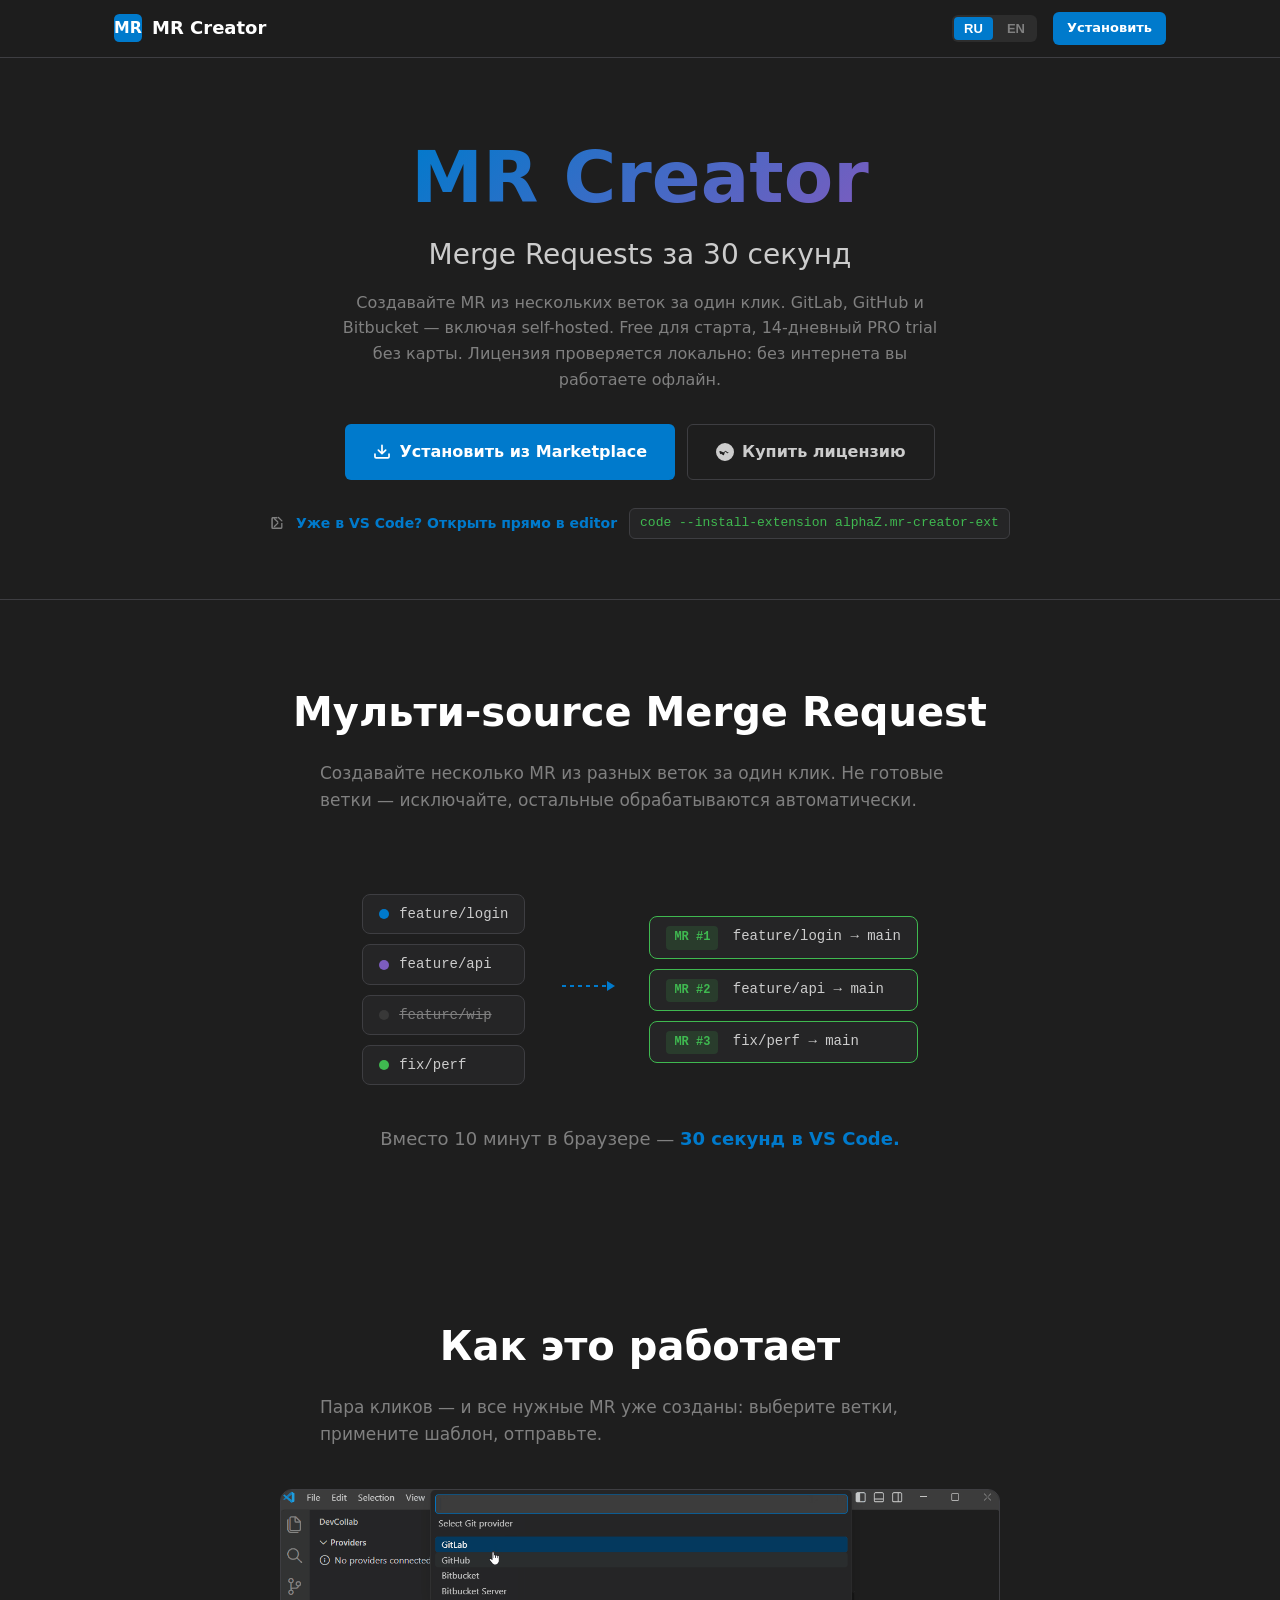
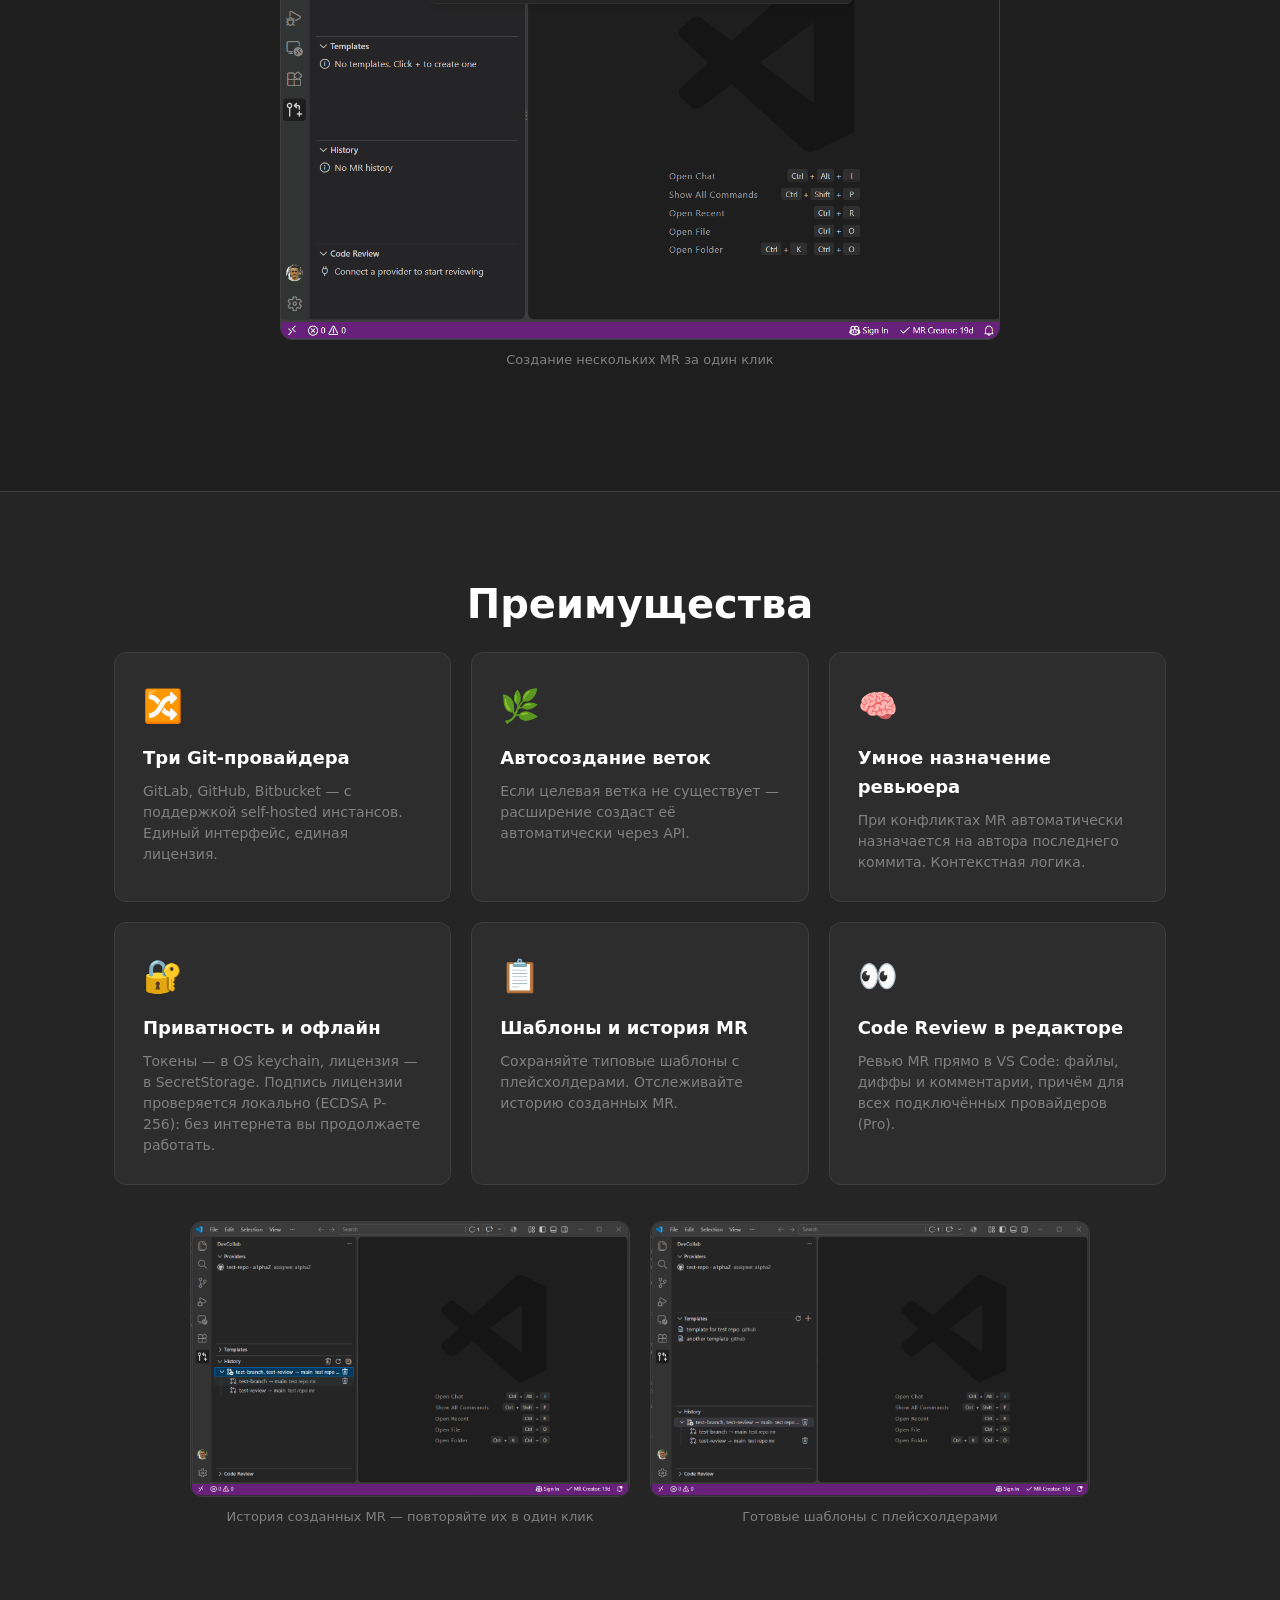
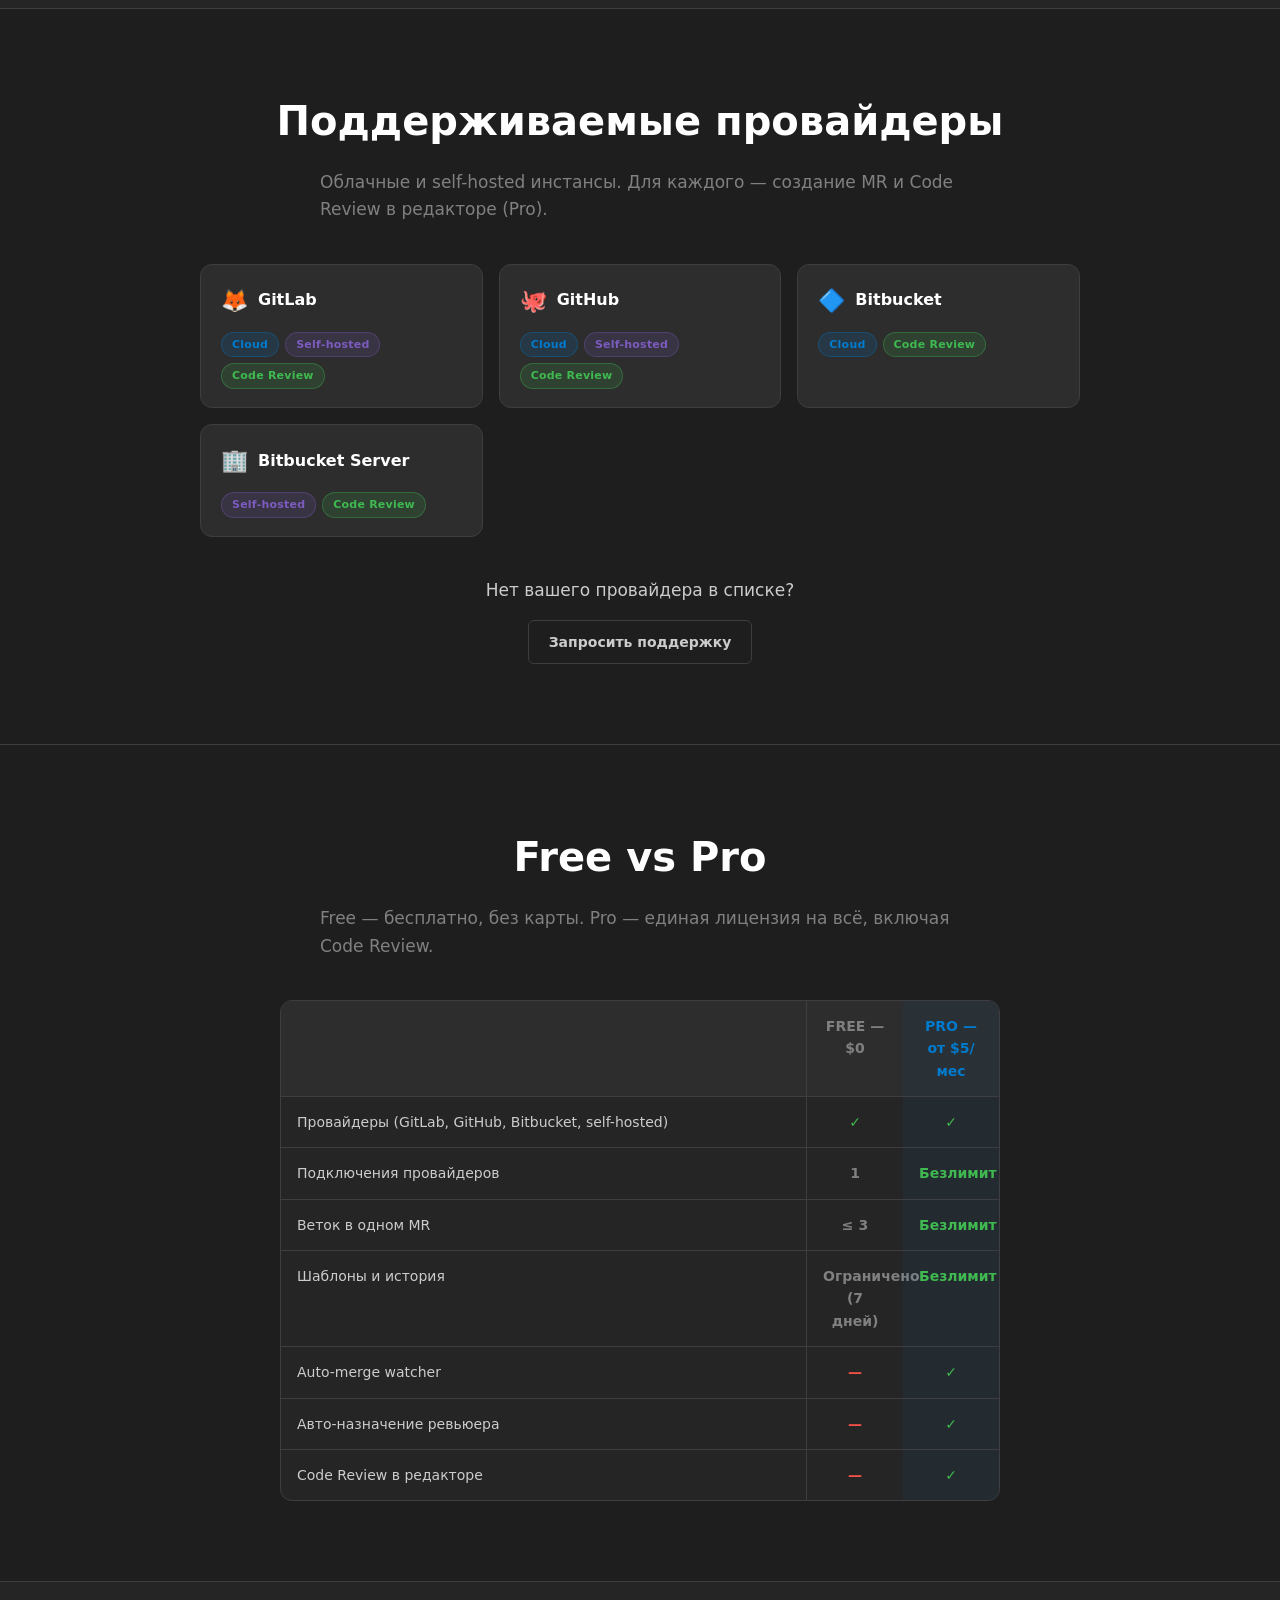
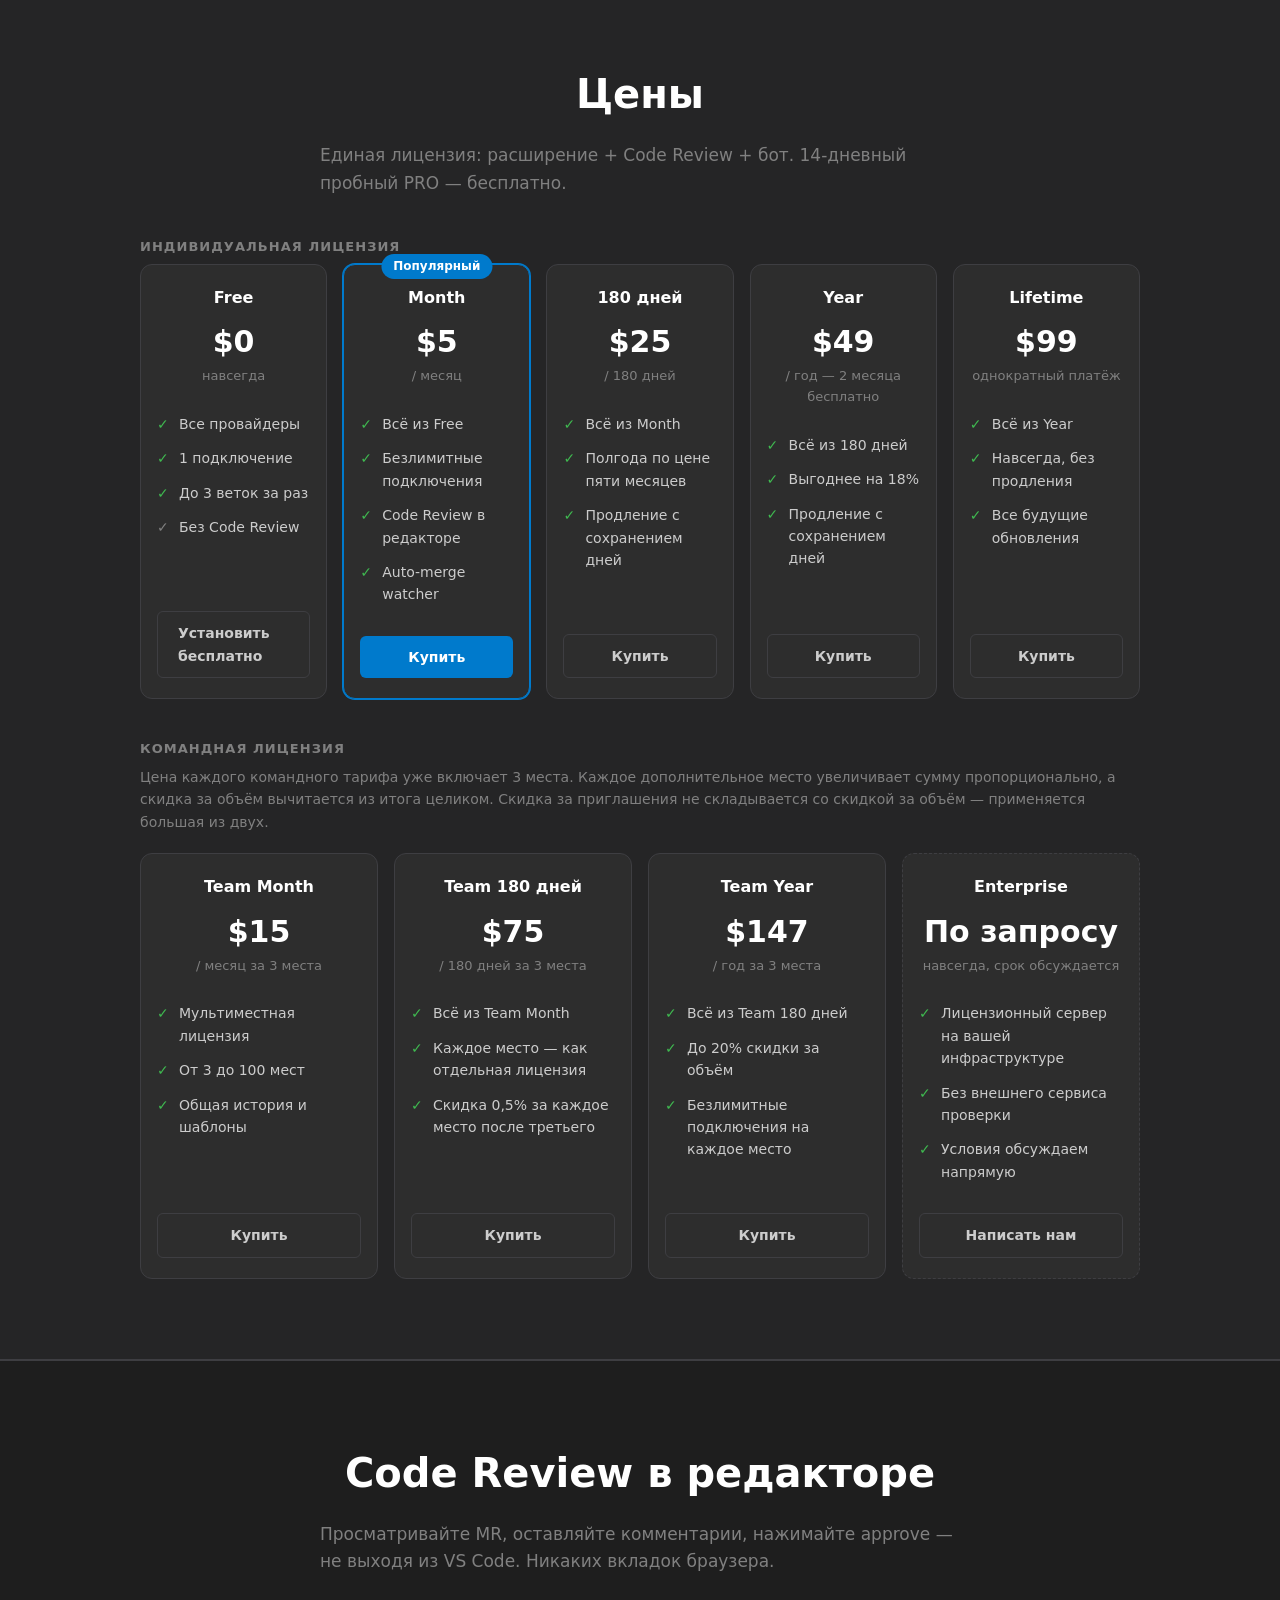
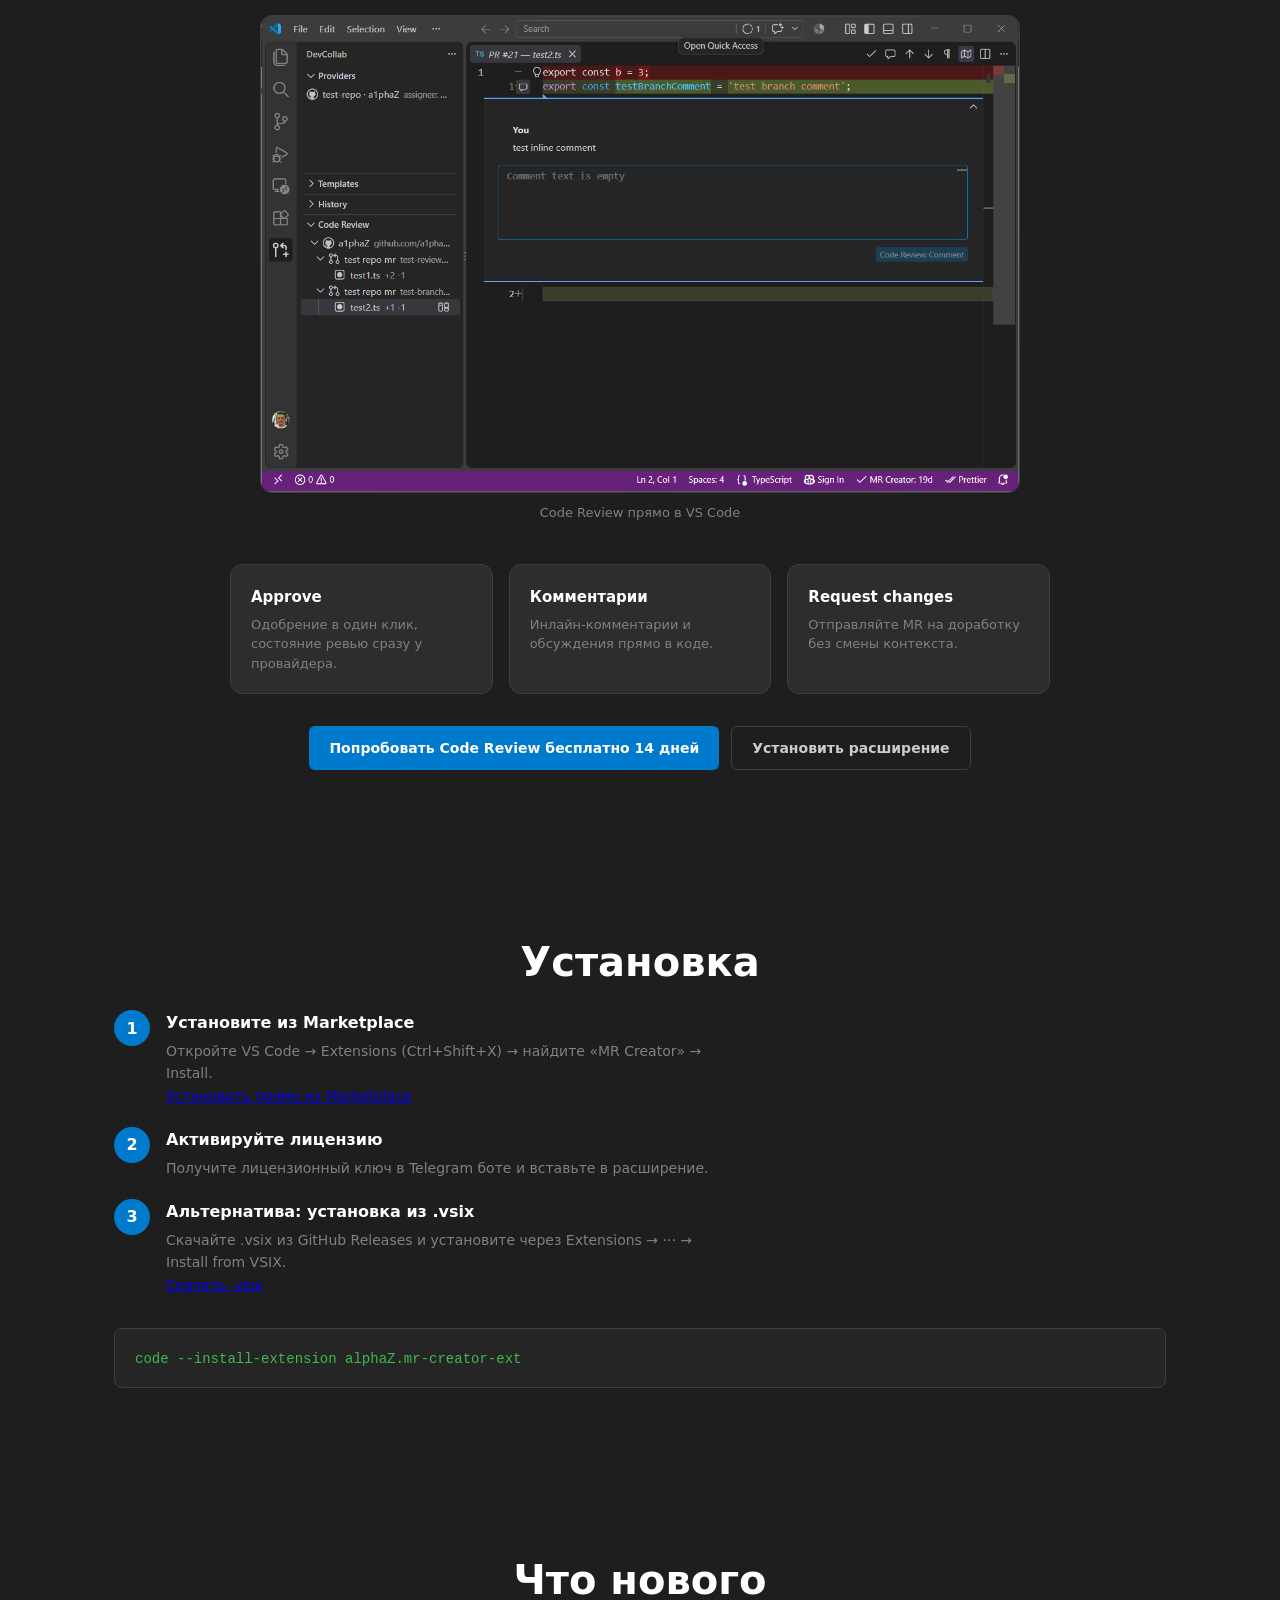
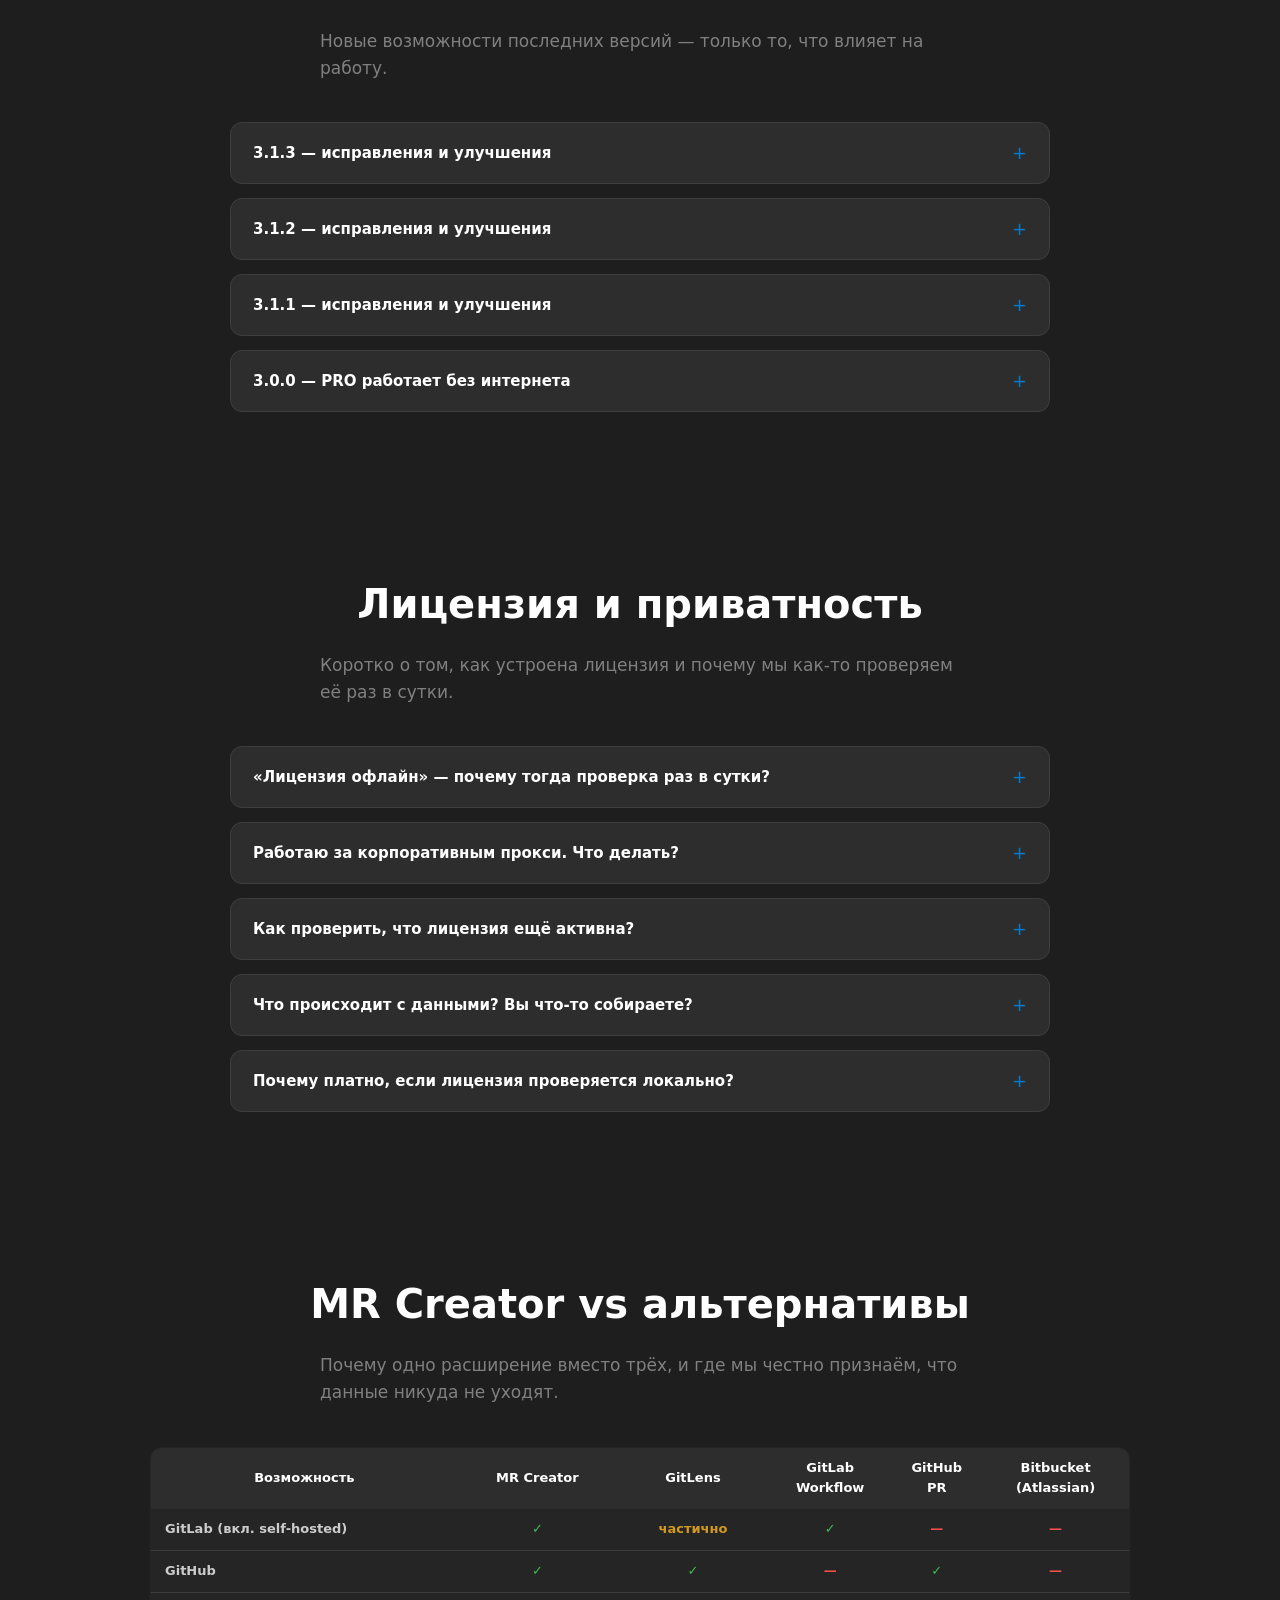
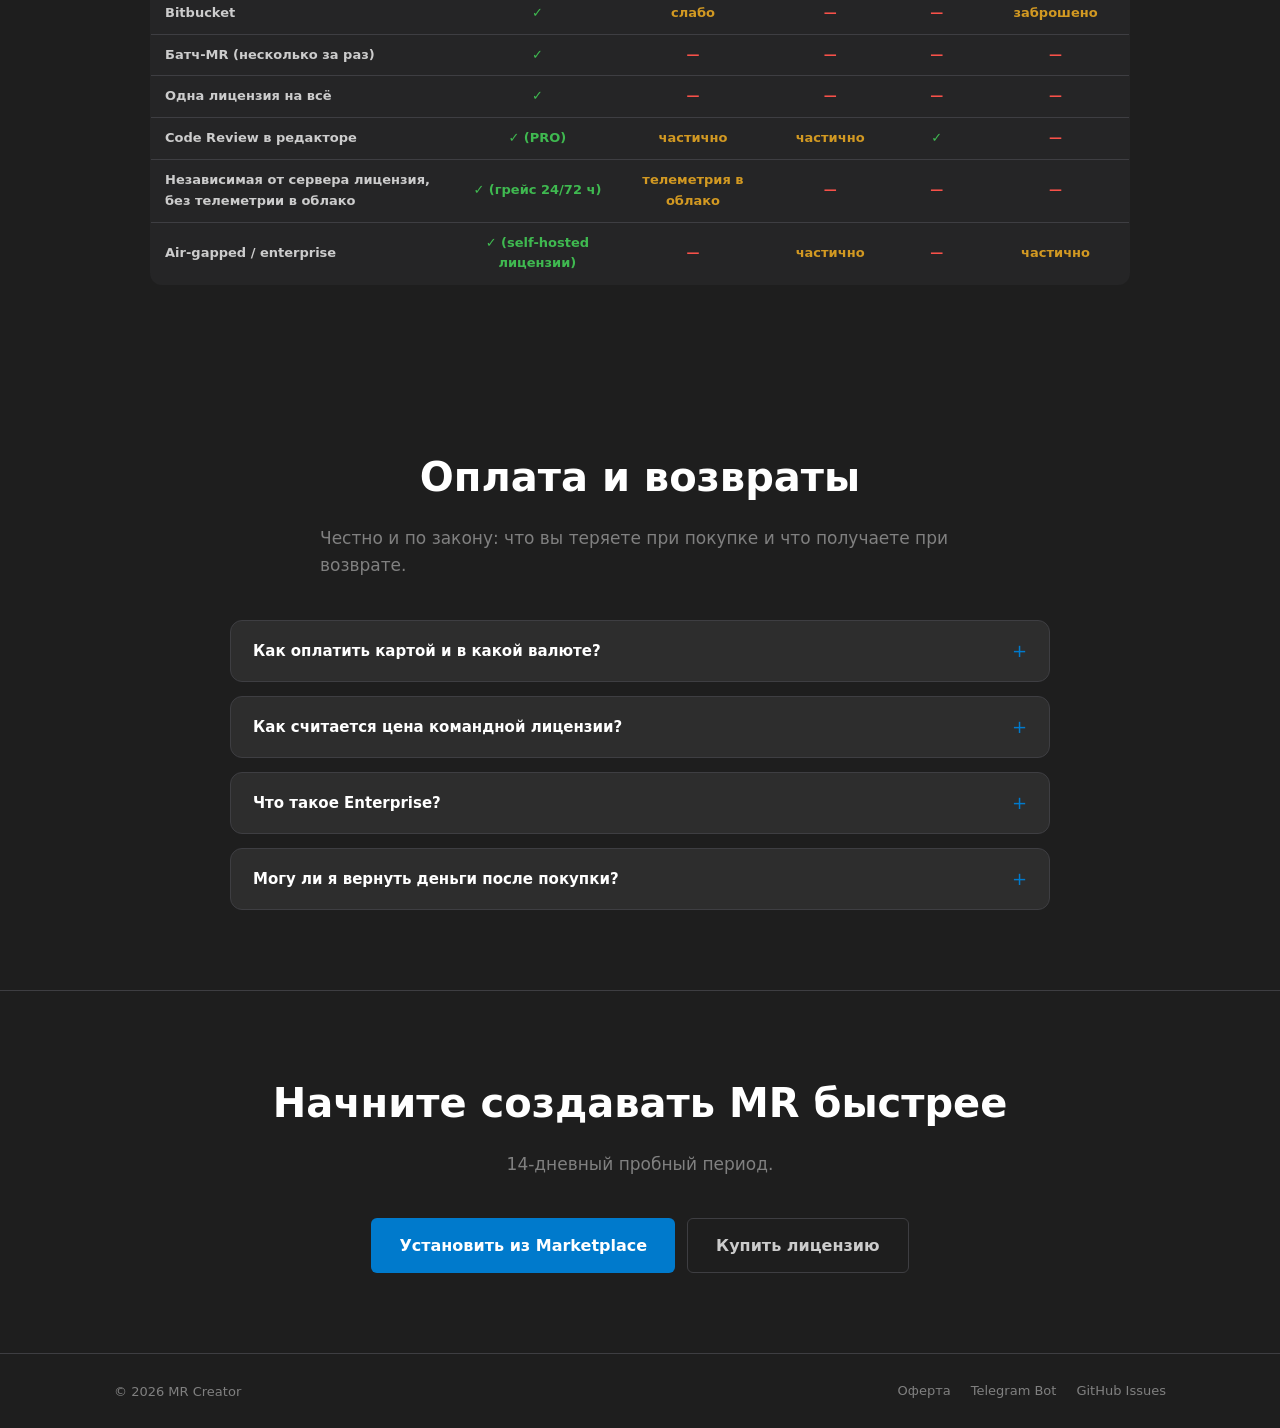
==== commit c540797f: "docs: sync from mr-creator-standalone@bff39ff3dfc66e0ec7df029b4a69387ca54770c8" ====
--- a/docs/index.html
+++ b/docs/index.html
@@ -704,6 +704,7 @@
         <span class="footer-text">&copy; 2026 MR Creator</span>
       </div>
       <div class="footer-right">
+        <a href="/oferta.html" class="footer-link" data-ru="Оферта" data-en="Offer">Оферта</a>
         <a href="https://t.me/mr_creator_license_bot" class="footer-link" data-ru="Telegram Bot" data-en="Telegram Bot">Telegram Bot</a>
         <a href="https://github.com/a1phaZ/mr-creator-landing/issues?utm_source=landing&utm_campaign=launch" class="footer-link">GitHub Issues</a>
       </div>
--- a/docs/style.css
+++ b/docs/style.css
@@ -966,8 +966,190 @@
   background: var(--accent);
 }
 
+/* Legal document (oferta.html) */
+.legal {
+  max-width: 860px;
+  margin: 0 auto;
+  padding: 32px 24px 72px;
+}
+
+.legal .legal-back {
+  margin-bottom: 28px;
+  font-size: 14px;
+}
+
+.legal-back a {
+  color: var(--text-dim);
+  text-decoration: none;
+}
+
+.legal-back a:hover {
+  color: var(--accent);
+}
+
+.legal-head {
+  margin-bottom: 32px;
+  padding-bottom: 24px;
+  border-bottom: 1px solid var(--border);
+}
+
+.legal-title {
+  font-size: 30px;
+  line-height: 1.25;
+  color: var(--text-bright);
+}
+
+.legal .legal-sub {
+  margin-top: 10px;
+  font-size: 15px;
+  color: var(--text);
+}
+
+.legal .legal-meta,
+.legal .legal-foot-note {
+  margin-top: 14px;
+  font-size: 13px;
+  color: var(--text-dim);
+}
+
+.legal-toc {
+  margin: 28px 0 8px;
+  padding: 18px 22px;
+  background: var(--bg-card);
+  border: 1px solid var(--border);
+  border-radius: 10px;
+}
+
+.legal .legal-toc-title {
+  margin: 0 0 10px;
+  font-size: 14px;
+  color: var(--text-bright);
+}
+
+.legal-toc ol {
+  margin: 0;
+  padding-left: 20px;
+  columns: 2;
+  column-gap: 28px;
+  font-size: 14px;
+}
+
+.legal-toc li {
+  margin-bottom: 4px;
+  break-inside: avoid;
+}
+
+.legal-toc a {
+  color: var(--text);
+  text-decoration: none;
+}
+
+.legal-toc a:hover {
+  color: var(--accent);
+}
+
+.legal h2 {
+  margin: 44px 0 14px;
+  font-size: 20px;
+  color: var(--text-bright);
+  scroll-margin-top: 24px;
+}
+
+.legal h3 {
+  margin: 26px 0 10px;
+  font-size: 15px;
+  color: var(--text-bright);
+}
+
+.legal p,
+.legal li,
+.legal td,
+.legal th {
+  font-size: 14.5px;
+  line-height: 1.65;
+}
+
+.legal p {
+  margin-bottom: 12px;
+}
+
+.legal b {
+  color: var(--text-bright);
+}
+
+.legal a {
+  color: var(--accent);
+  text-decoration: none;
+}
+
+.legal a:hover {
+  text-decoration: underline;
+}
+
+.legal code {
+  padding: 1px 5px;
+  font-family: var(--mono);
+  font-size: 13px;
+  background: var(--bg-elevated);
+  border-radius: 4px;
+}
+
+.legal-ol {
+  margin: 0 0 12px;
+  padding-left: 22px;
+}
+
+.legal-ol li {
+  margin-bottom: 8px;
+}
+
+.legal .legal-note {
+  padding: 10px 14px;
+  background: var(--bg-card);
+  border-left: 2px solid var(--border);
+  border-radius: 0 8px 8px 0;
+  font-size: 14px;
+  color: var(--text-dim);
+}
+
+.legal table {
+  width: 100%;
+  margin: 4px 0 12px;
+  border-collapse: collapse;
+}
+
+.legal th,
+.legal td {
+  padding: 9px 12px;
+  border: 1px solid var(--border);
+  text-align: left;
+}
+
+.legal th {
+  background: var(--bg-card);
+  color: var(--text-bright);
+  font-weight: 600;
+}
+
+.legal td.num {
+  text-align: right;
+  white-space: nowrap;
+}
+
+.legal .legal-requisites {
+  padding: 16px 20px;
+  background: var(--bg-card);
+  border: 1px solid var(--border);
+  border-radius: 10px;
+  line-height: 1.9;
+}
+
 /* Responsive */
 @media (max-width: 768px) {
+  .legal { padding: 24px 20px 56px; }
+  .legal-title { font-size: 23px; }
+  .legal-toc ol { columns: 1; }
+  .legal table { display: block; overflow-x: auto; }
   .hero { padding: 50px 0 40px; }
   .section { padding: 50px 0; }
   .killer-visual { flex-direction: column; gap: 16px; }
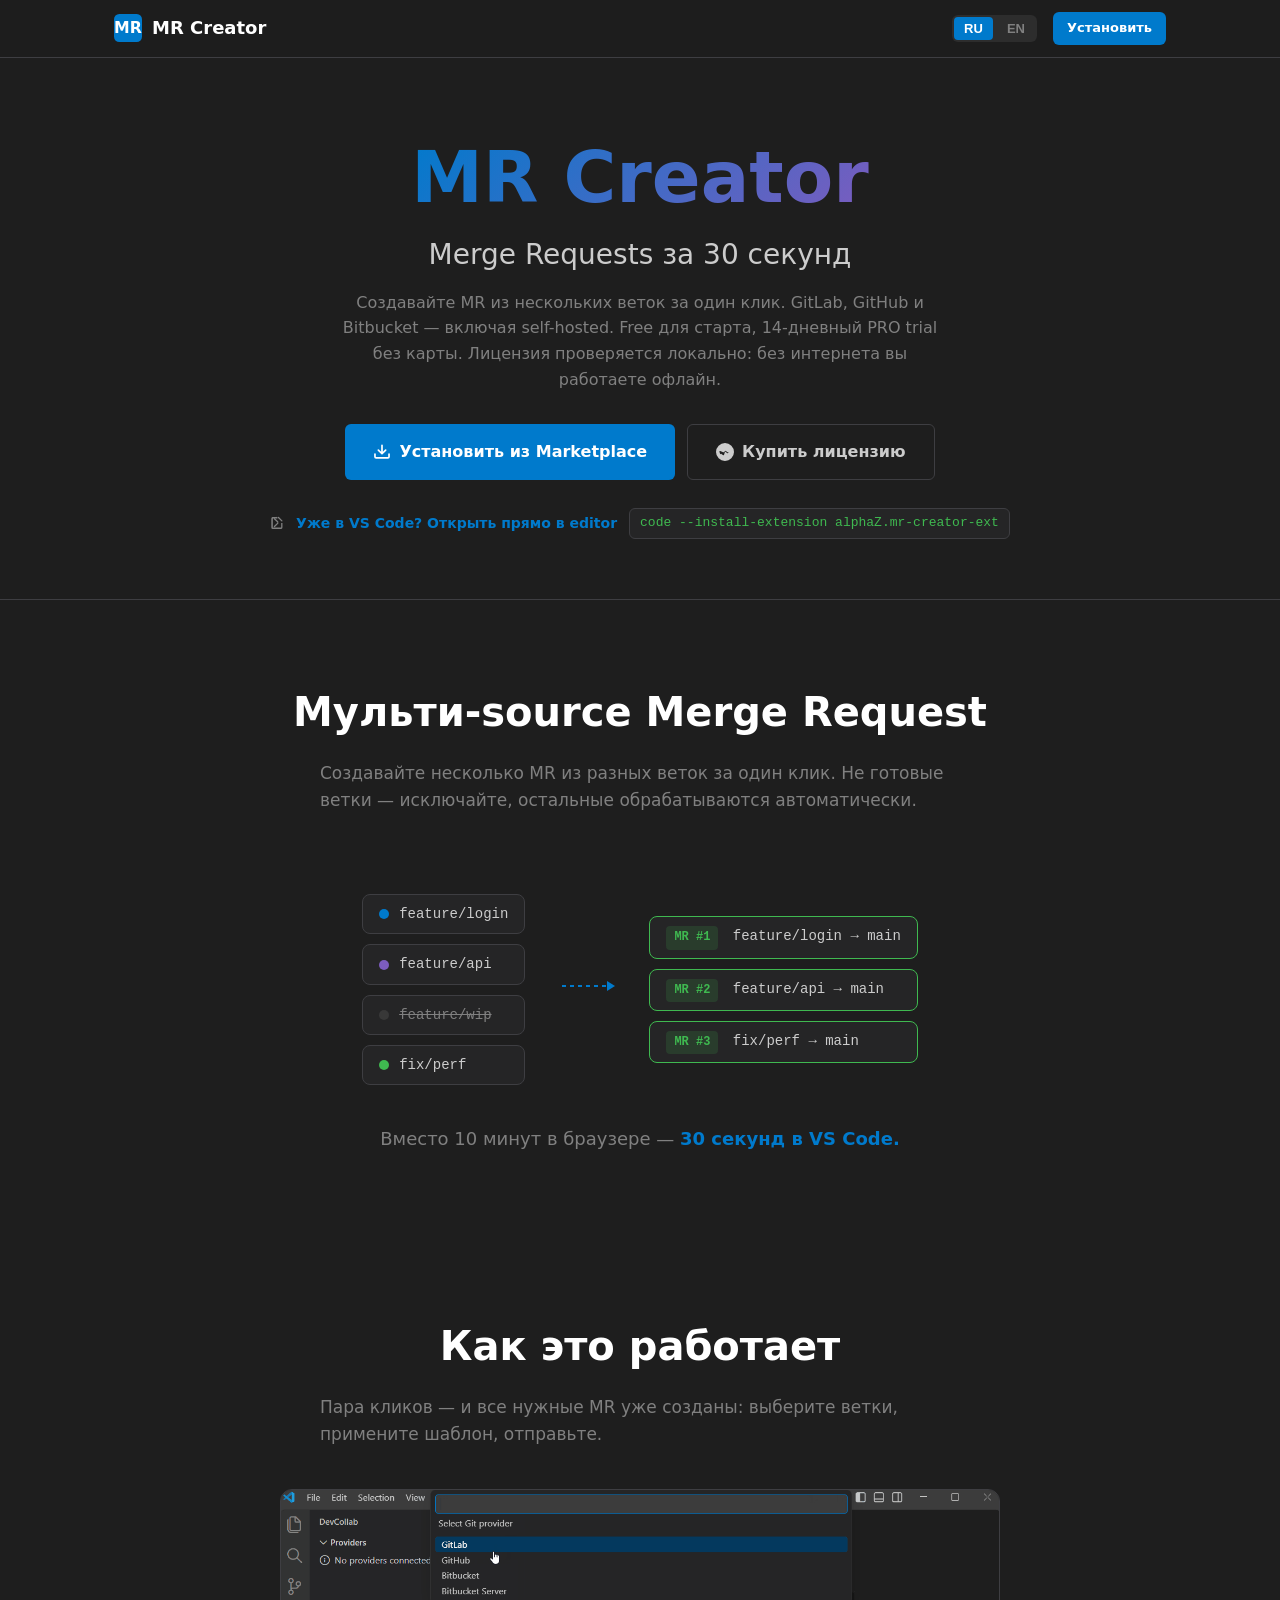
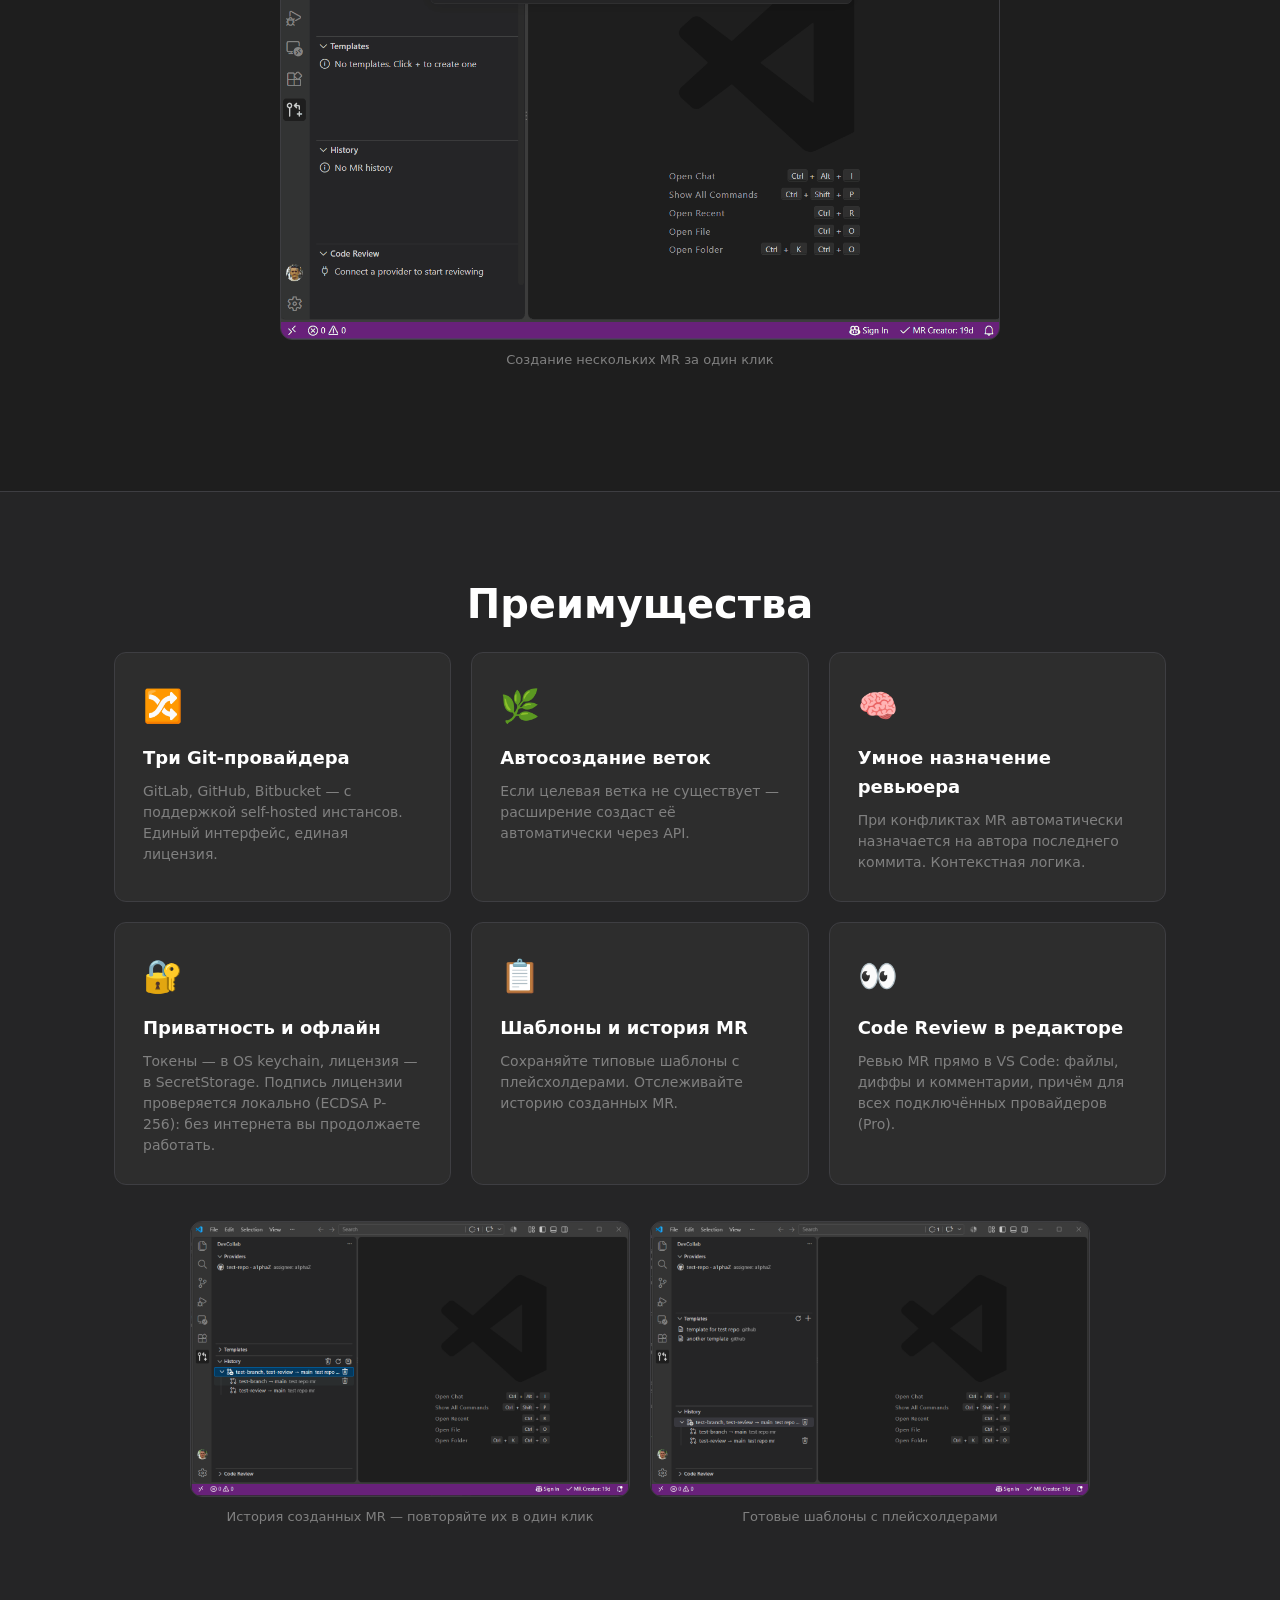
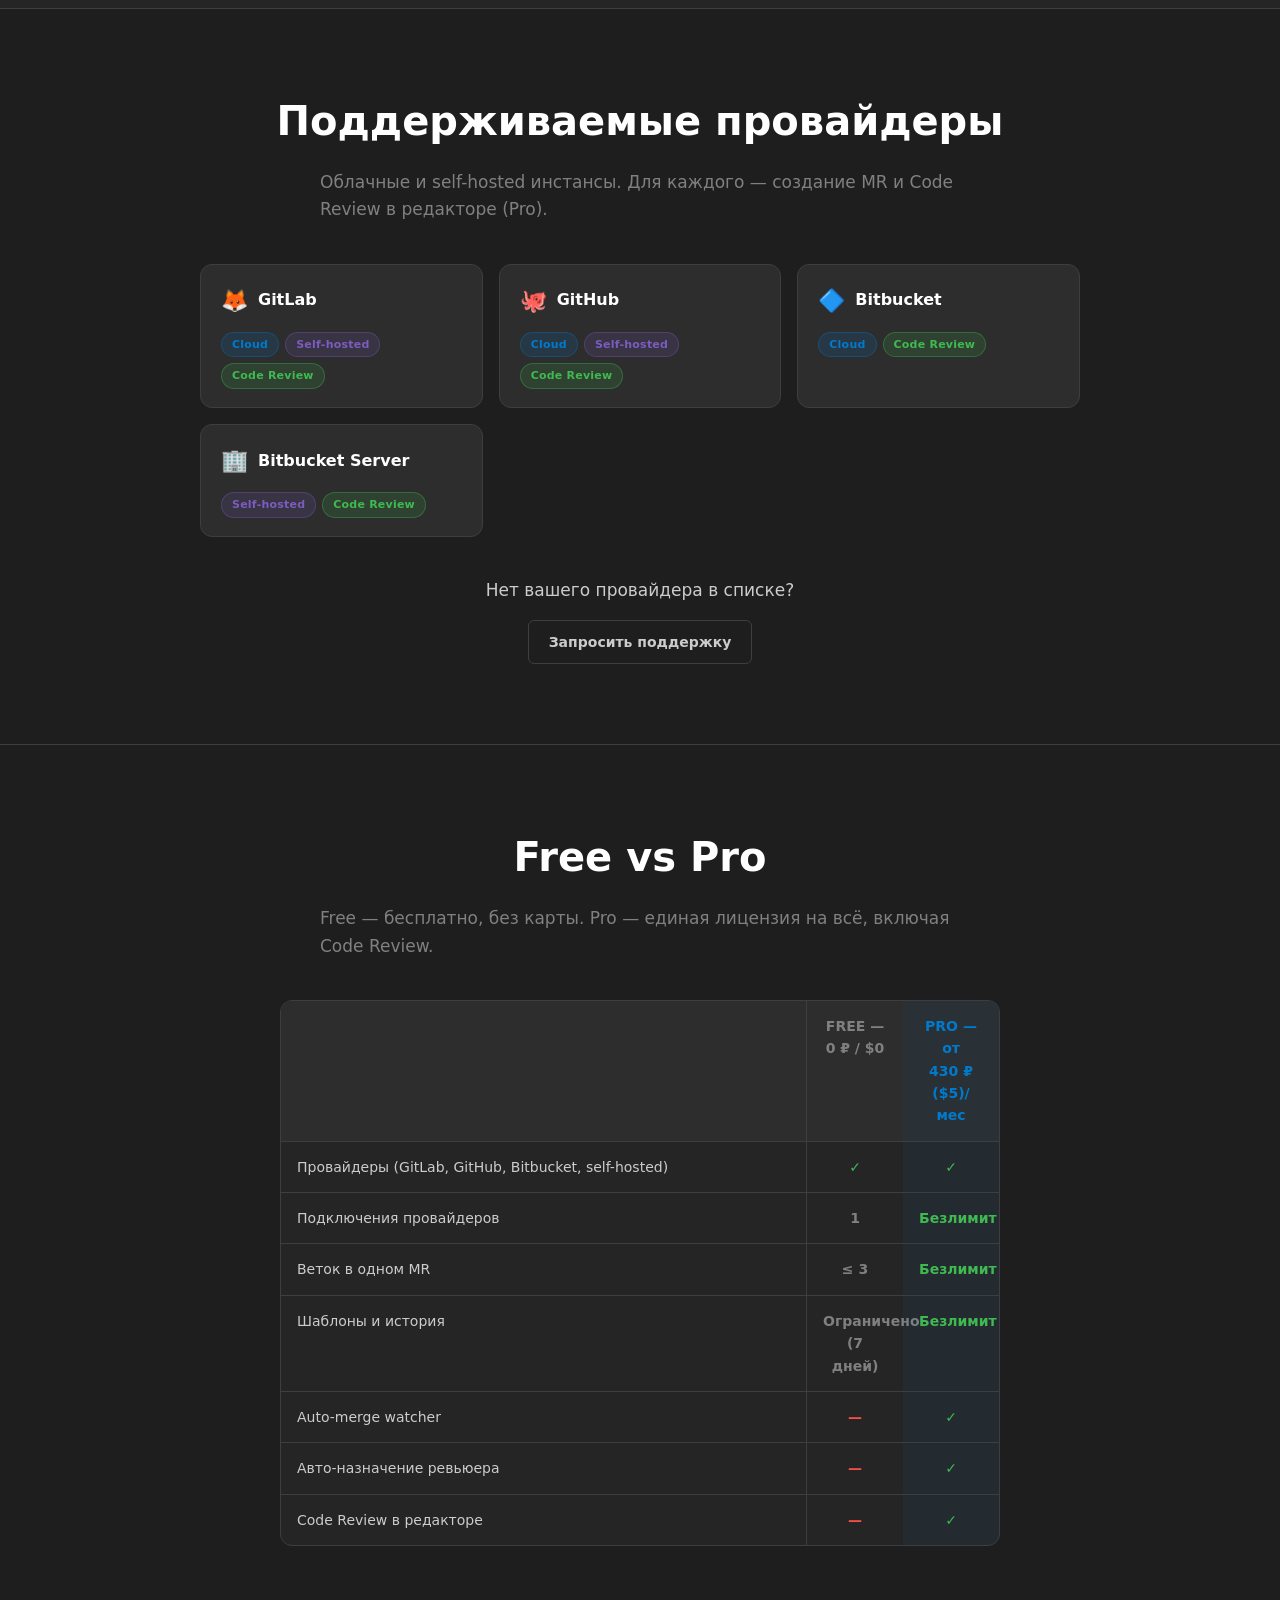
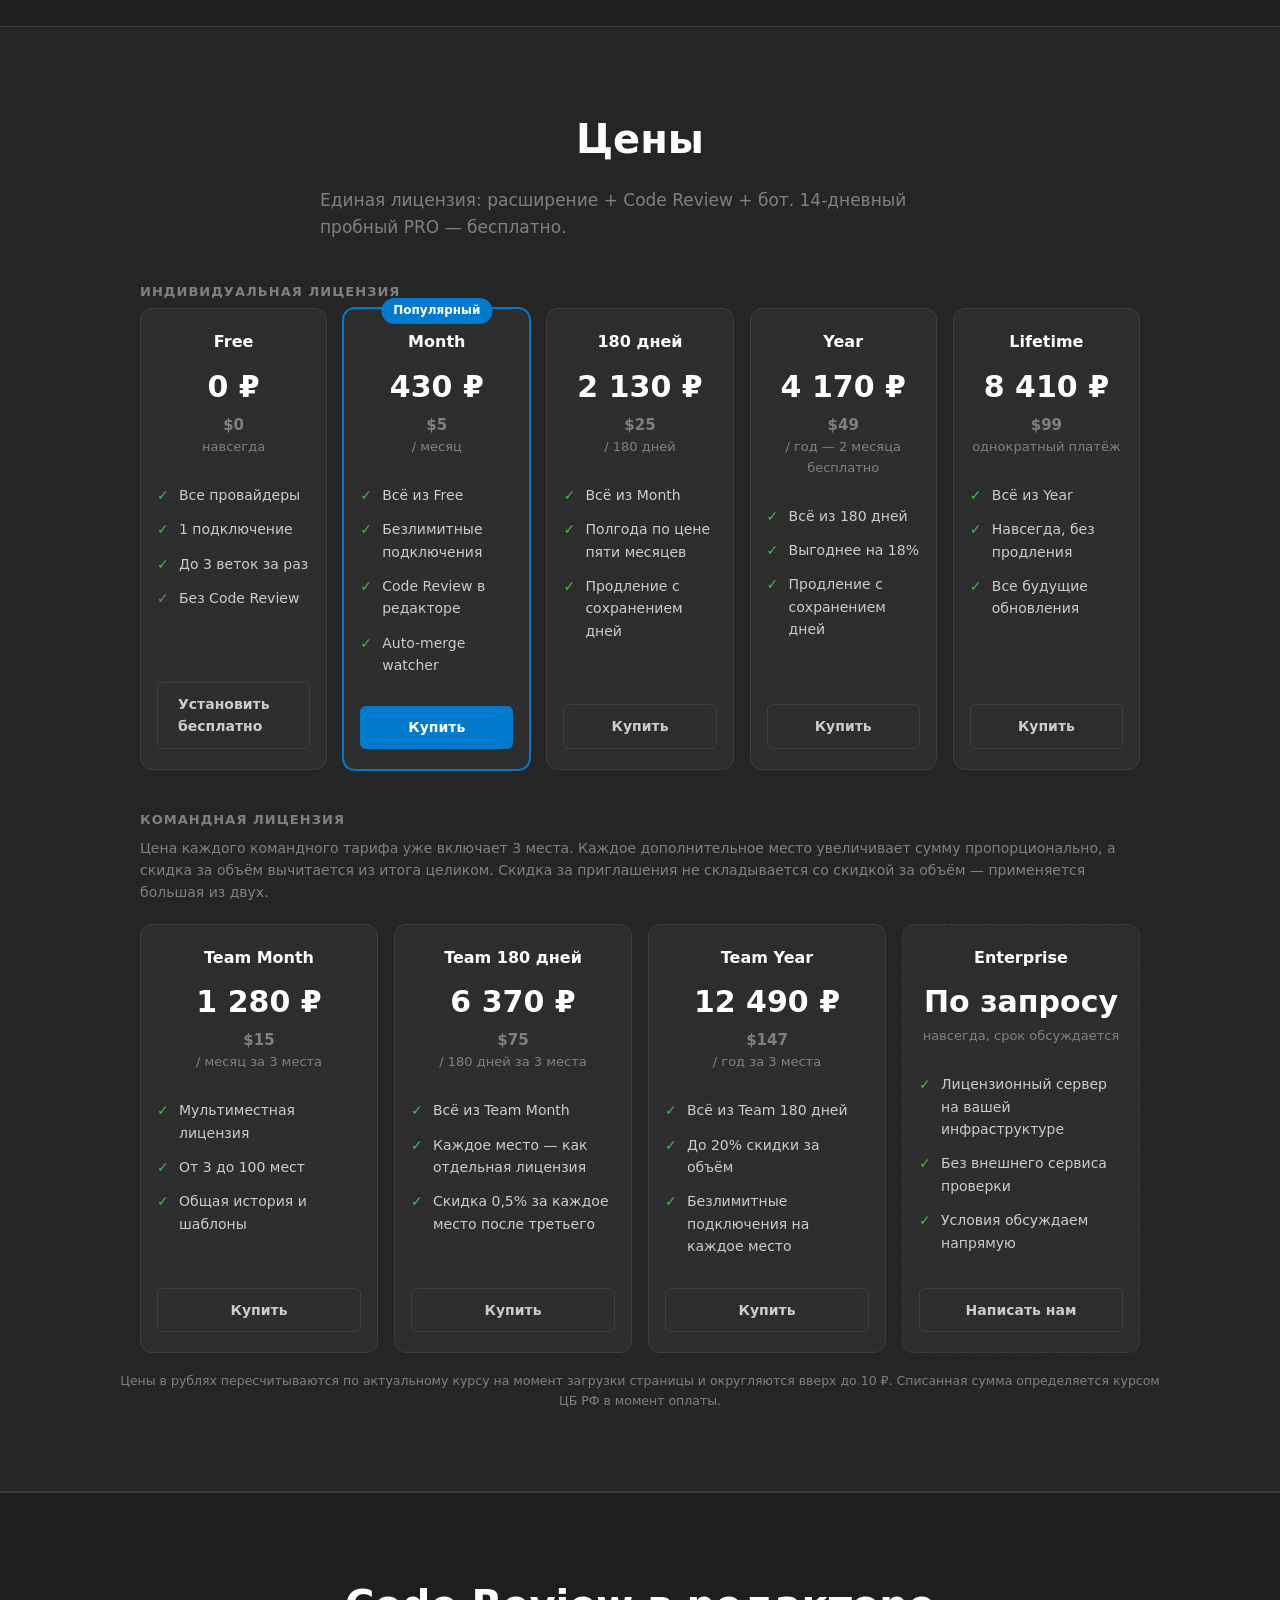
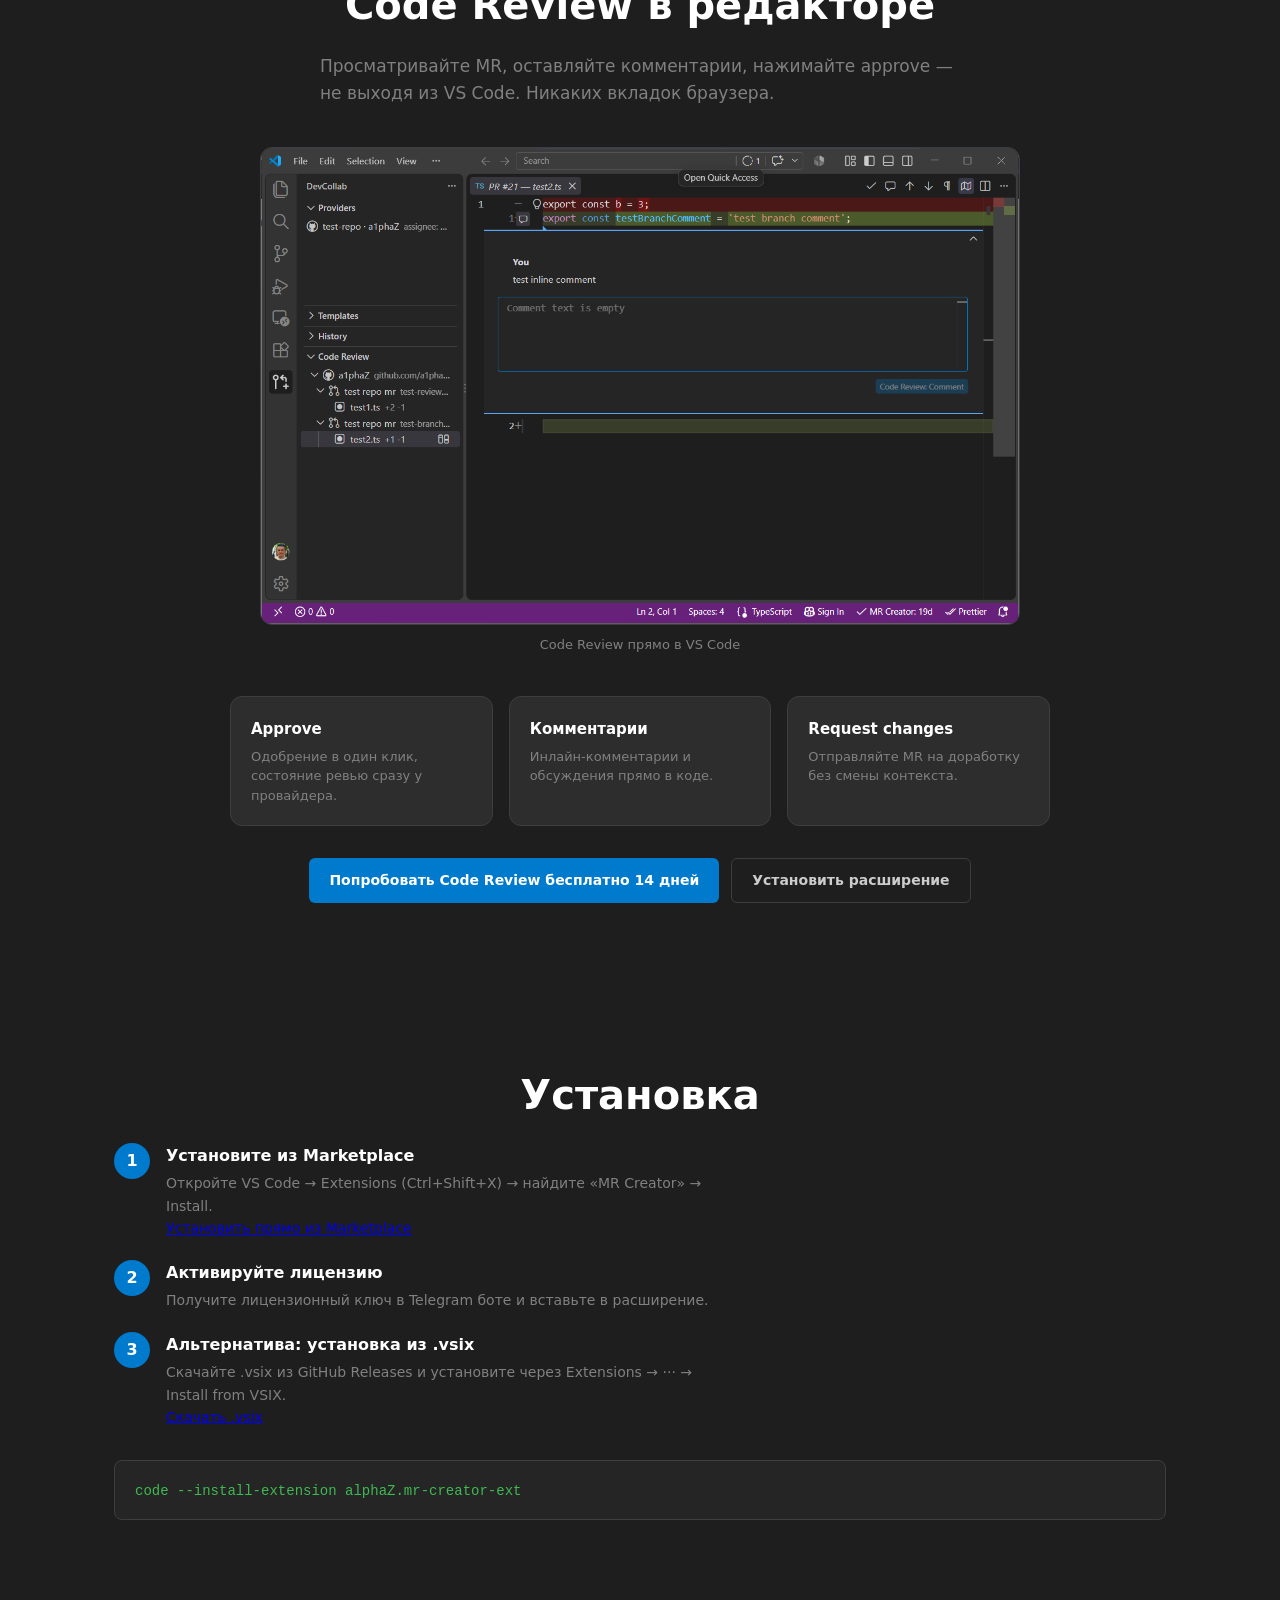
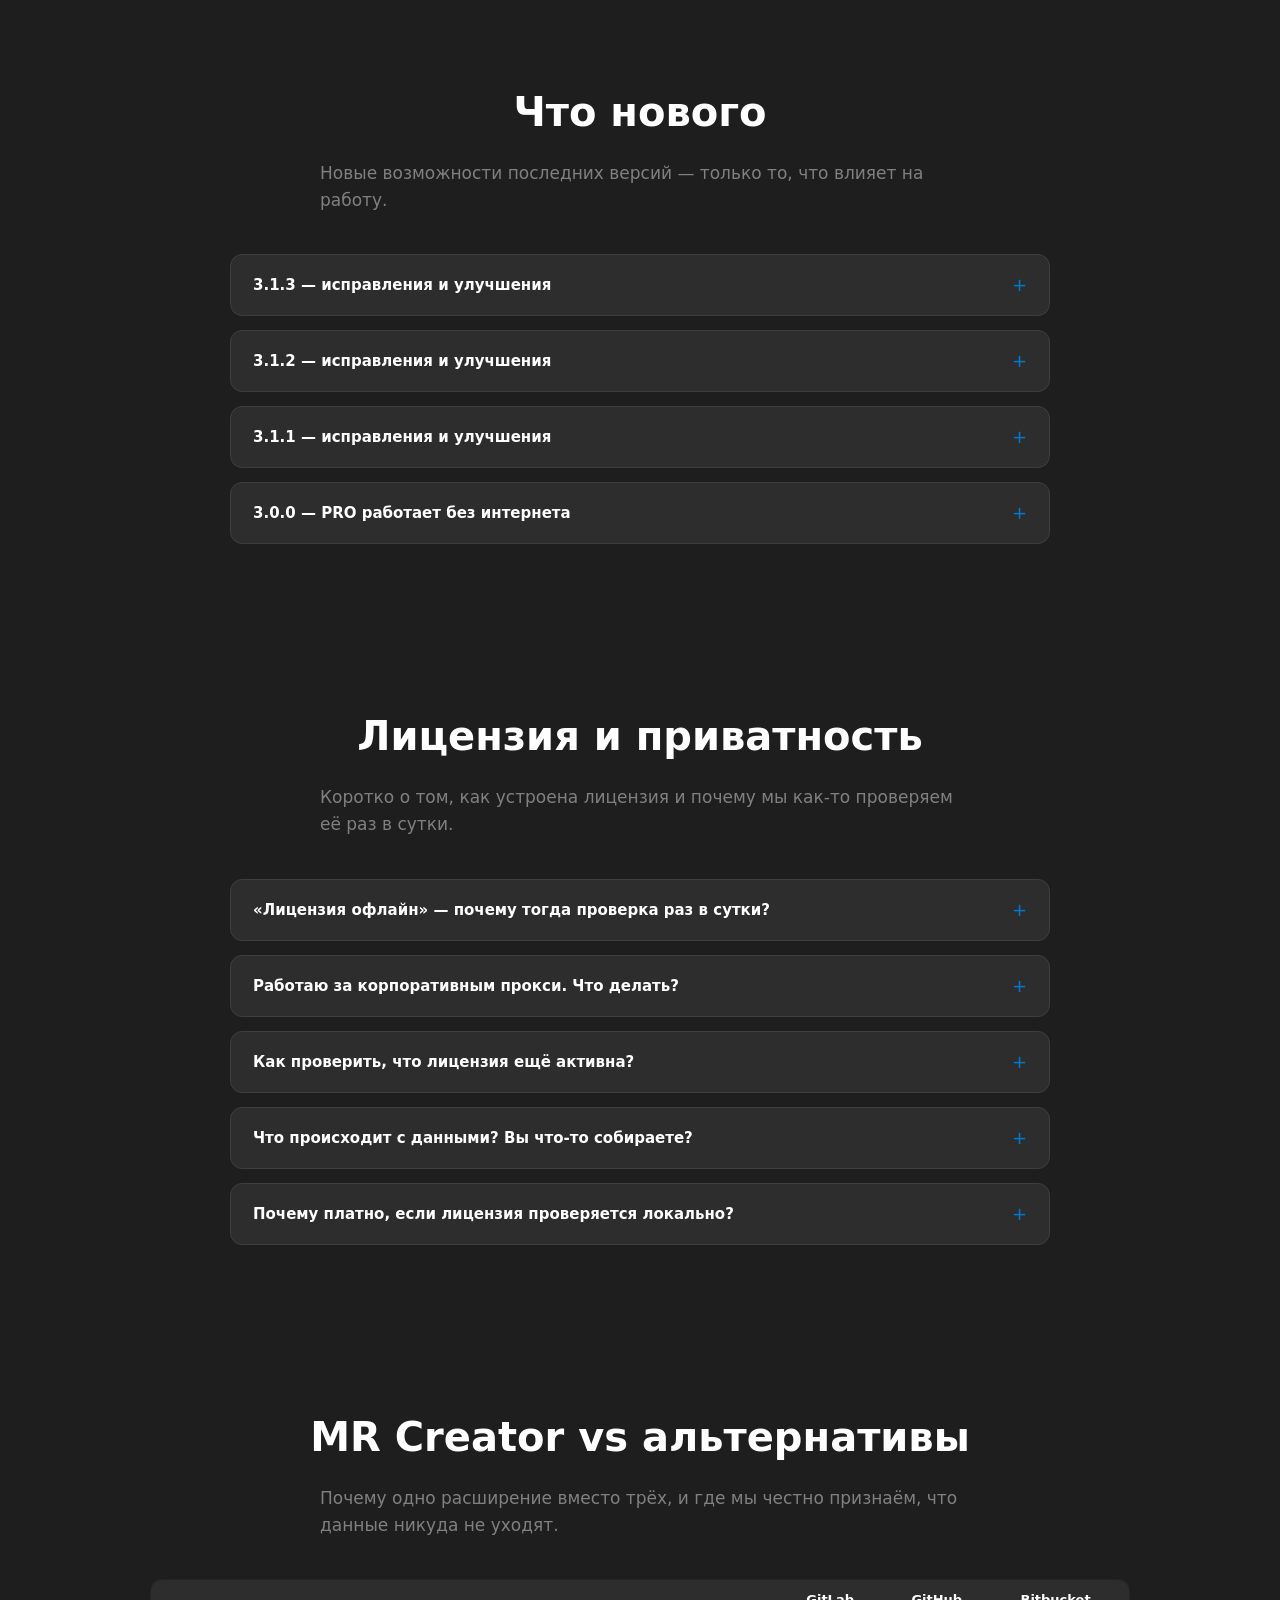
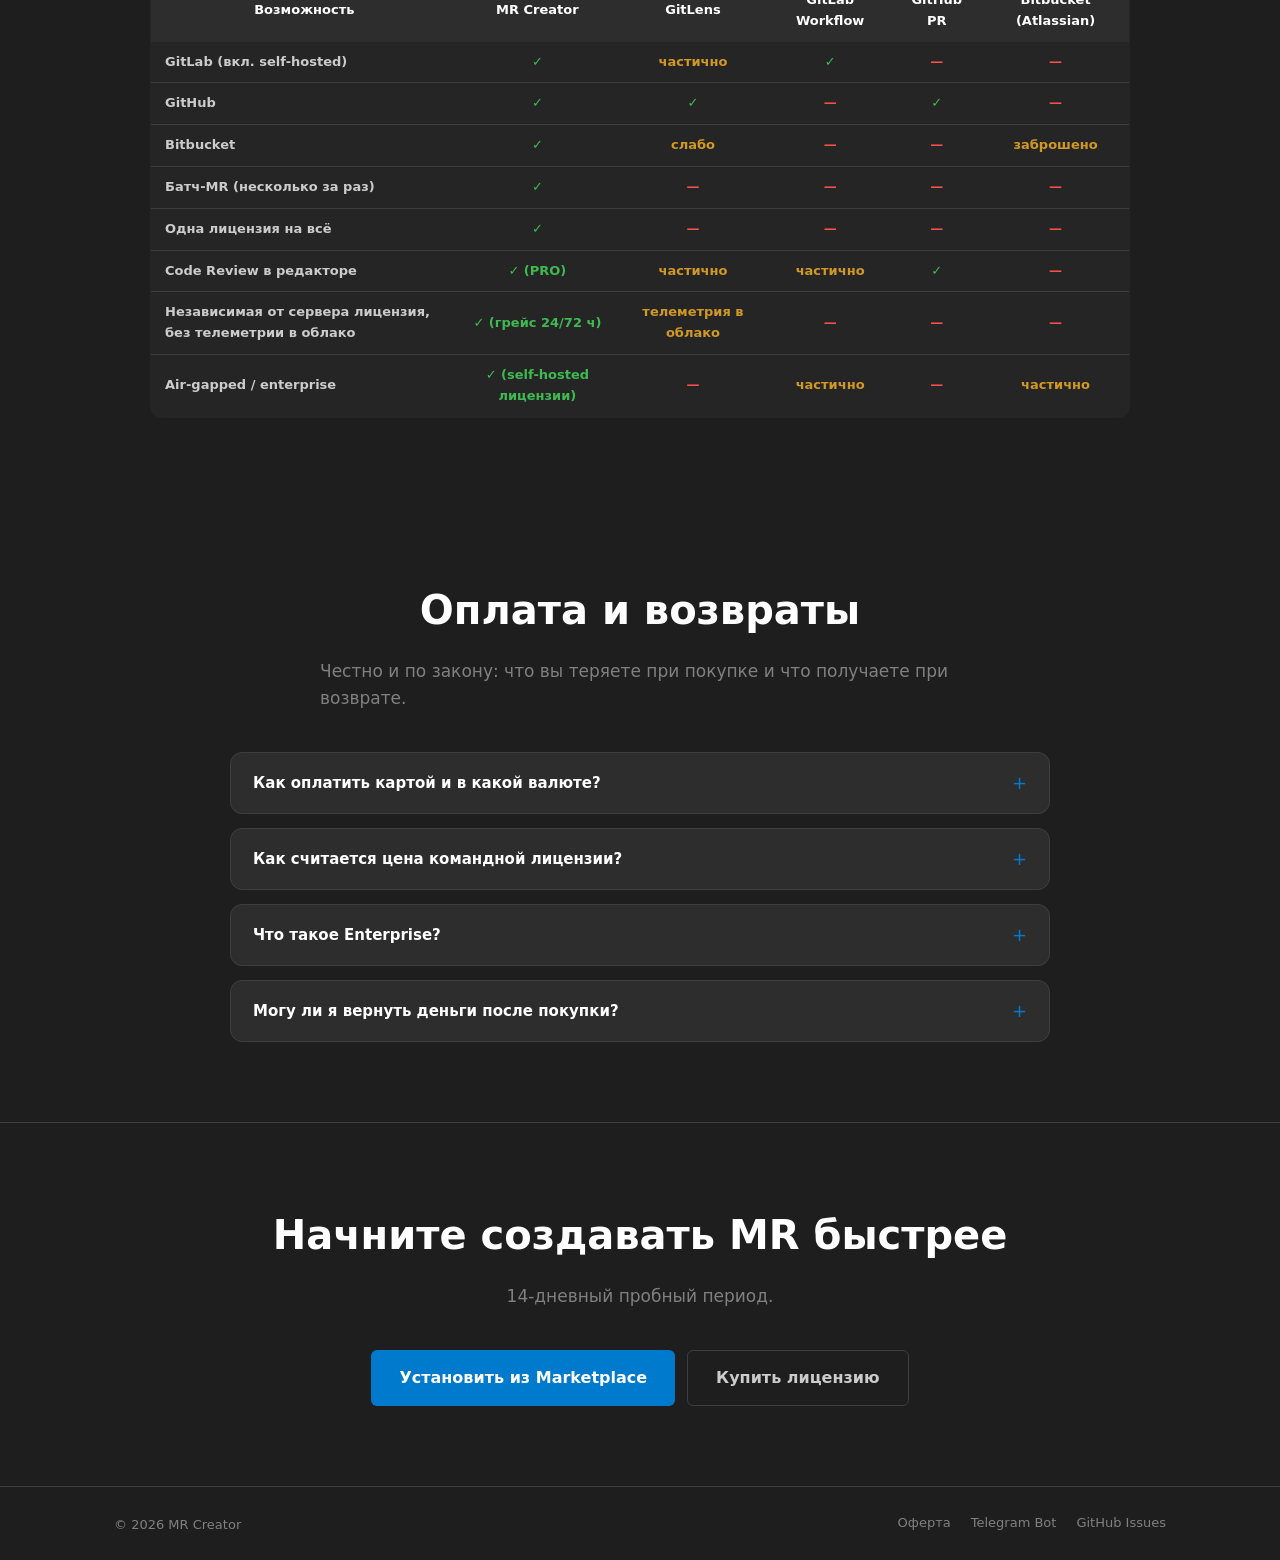
==== commit 8f97cca9: "docs: sync from mr-creator-standalone@b0e87bdd2ea77f42abf91799a370c8e0a6f8dca0" ====
--- a/docs/index.html
+++ b/docs/index.html
@@ -252,8 +252,8 @@
       <div class="compare-table">
         <div class="compare-row compare-head">
           <div class="compare-feature"></div>
-          <div class="compare-cell free" data-ru="FREE — $0" data-en="FREE — $0">FREE — $0</div>
-          <div class="compare-cell pro" data-ru="PRO — от $5/мес" data-en="PRO — from $5/mo">PRO — от $5/мес</div>
+          <div class="compare-cell free" data-ru="FREE — 0 ₽ / $0" data-en="FREE — 0 ₽ / $0">FREE — 0 ₽ / $0</div>
+          <div class="compare-cell pro" data-ru="PRO — от 430 ₽ ($5)/мес" data-en="PRO — from 430 ₽ ($5)/mo">PRO — от 430 ₽ ($5)/мес</div>
         </div>
         <div class="compare-row">
           <div class="compare-feature" data-ru="Провайдеры (GitLab, GitHub, Bitbucket, self-hosted)" data-en="Providers (GitLab, GitHub, Bitbucket, self-hosted)">Провайдеры (GitLab, GitHub, Bitbucket, self-hosted)</div>
@@ -304,7 +304,9 @@
       <div class="pricing-grid">
         <div class="plan-card">
           <h3 class="plan-name" data-ru="Free" data-en="Free">Free</h3>
-          <div class="plan-price" data-ru="$0" data-en="$0">$0</div>
+          <div class="plan-price" data-usd="0" data-rate-fallback="84.9309">
+            <span class="price-rub" data-price-rub>0 ₽</span><span class="price-usd" data-price-usd>$0</span>
+          </div>
           <div class="plan-period" data-ru="навсегда" data-en="forever">навсегда</div>
           <ul class="plan-list">
             <li data-ru="Все провайдеры" data-en="All providers">Все провайдеры</li>
@@ -318,7 +320,9 @@
         <div class="plan-card plan-hot">
           <span class="plan-badge" data-ru="Популярный" data-en="Popular">Популярный</span>
           <h3 class="plan-name" data-ru="Month" data-en="Month">Month</h3>
-          <div class="plan-price" data-ru="$5" data-en="$5">$5</div>
+          <div class="plan-price" data-usd="5" data-rate-fallback="84.9309">
+            <span class="price-rub" data-price-rub>430 ₽</span><span class="price-usd" data-price-usd>$5</span>
+          </div>
           <div class="plan-period" data-ru="/ месяц" data-en="/ month">/ месяц</div>
           <ul class="plan-list">
             <li data-ru="Всё из Free" data-en="Everything in Free">Всё из Free</li>
@@ -331,7 +335,9 @@
 
         <div class="plan-card">
           <h3 class="plan-name" data-ru="180 дней" data-en="6 months">180 дней</h3>
-          <div class="plan-price" data-ru="$25" data-en="$25">$25</div>
+          <div class="plan-price" data-usd="25" data-rate-fallback="84.9309">
+            <span class="price-rub" data-price-rub>2 130 ₽</span><span class="price-usd" data-price-usd>$25</span>
+          </div>
           <div class="plan-period" data-ru="/ 180 дней" data-en="/ 180 days">/ 180 дней</div>
           <ul class="plan-list">
             <li data-ru="Всё из Month" data-en="Everything in Month">Всё из Month</li>
@@ -343,7 +349,9 @@
 
         <div class="plan-card">
           <h3 class="plan-name" data-ru="Year" data-en="Year">Year</h3>
-          <div class="plan-price" data-ru="$49" data-en="$49">$49</div>
+          <div class="plan-price" data-usd="49" data-rate-fallback="84.9309">
+            <span class="price-rub" data-price-rub>4 170 ₽</span><span class="price-usd" data-price-usd>$49</span>
+          </div>
           <div class="plan-period" data-ru="/ год — 2 месяца бесплатно" data-en="/ year — 2 months free">/ год — 2 месяца бесплатно</div>
           <ul class="plan-list">
             <li data-ru="Всё из 180 дней" data-en="Everything in 6 months">Всё из 180 дней</li>
@@ -355,7 +363,9 @@
 
         <div class="plan-card">
           <h3 class="plan-name" data-ru="Lifetime" data-en="Lifetime">Lifetime</h3>
-          <div class="plan-price" data-ru="$99" data-en="$99">$99</div>
+          <div class="plan-price" data-usd="99" data-rate-fallback="84.9309">
+            <span class="price-rub" data-price-rub>8 410 ₽</span><span class="price-usd" data-price-usd>$99</span>
+          </div>
           <div class="plan-period" data-ru="однократный платёж" data-en="one-time payment">однократный платёж</div>
           <ul class="plan-list">
             <li data-ru="Всё из Year" data-en="Everything in Year">Всё из Year</li>
@@ -371,7 +381,9 @@
       <div class="pricing-grid">
         <div class="plan-card">
           <h3 class="plan-name" data-ru="Team Month" data-en="Team Month">Team Month</h3>
-          <div class="plan-price" data-ru="$15" data-en="$15">$15</div>
+          <div class="plan-price" data-usd="15" data-rate-fallback="84.9309">
+            <span class="price-rub" data-price-rub>1 280 ₽</span><span class="price-usd" data-price-usd>$15</span>
+          </div>
           <div class="plan-period" data-ru="/ месяц за 3 места" data-en="/ month for 3 seats">/ месяц за 3 места</div>
           <ul class="plan-list">
             <li data-ru="Мультиместная лицензия" data-en="Multi-seat license">Мультиместная лицензия</li>
@@ -383,7 +395,9 @@
 
         <div class="plan-card">
           <h3 class="plan-name" data-ru="Team 180 дней" data-en="Team 6 months">Team 180 дней</h3>
-          <div class="plan-price" data-ru="$75" data-en="$75">$75</div>
+          <div class="plan-price" data-usd="75" data-rate-fallback="84.9309">
+            <span class="price-rub" data-price-rub>6 370 ₽</span><span class="price-usd" data-price-usd>$75</span>
+          </div>
           <div class="plan-period" data-ru="/ 180 дней за 3 места" data-en="/ 180 days for 3 seats">/ 180 дней за 3 места</div>
           <ul class="plan-list">
             <li data-ru="Всё из Team Month" data-en="Everything in Team Month">Всё из Team Month</li>
@@ -395,7 +409,9 @@
 
         <div class="plan-card">
           <h3 class="plan-name" data-ru="Team Year" data-en="Team Year">Team Year</h3>
-          <div class="plan-price" data-ru="$147" data-en="$147">$147</div>
+          <div class="plan-price" data-usd="147" data-rate-fallback="84.9309">
+            <span class="price-rub" data-price-rub>12 490 ₽</span><span class="price-usd" data-price-usd>$147</span>
+          </div>
           <div class="plan-period" data-ru="/ год за 3 места" data-en="/ year for 3 seats">/ год за 3 места</div>
           <ul class="plan-list">
             <li data-ru="Всё из Team 180 дней" data-en="Everything in Team 6 months">Всё из Team 180 дней</li>
@@ -417,6 +433,7 @@
           <a href="https://t.me/mr_creator_license_bot" class="btn btn-outline btn-block" data-ru="Написать нам" data-en="Contact us">Написать нам</a>
         </div>
       </div>
+      <p class="pricing-note" data-ru="Цены в рублях пересчитываются по актуальному курсу на момент загрузки страницы и округляются вверх до 10 ₽. Списанная сумма определяется курсом ЦБ РФ в момент оплаты." data-en="Rub amounts follow the live exchange rate at the time you loaded this page and are rounded up to 10 ₽. The charged amount uses the CBR rate at the time of payment.">Цены в рублях пересчитываются по актуальному курсу на момент загрузки страницы и округляются вверх до 10 ₽. Списанная сумма определяется курсом ЦБ РФ в момент оплаты.</p>
     </div>
   </section>
 
@@ -663,11 +680,11 @@
       <div class="faq-list">
         <details class="faq-item">
           <summary class="faq-q" data-ru="Как оплатить картой и в какой валюте?" data-en="How do I pay by card and in which currency?">Как оплатить картой и в какой валюте?</summary>
-          <div class="faq-a" data-ru="Все тарифы — Month, 180 дней, Year, Lifetime и Team — оплачиваются картой через Robokassa. Откройте @mr_creator_license_bot и нажмите «Купить»: бот откроет страницу оплаты прямо в Telegram, так что данные карты нам не попадают. Перед оплатой вы входите как ваш Telegram-аккаунт, и лицензия приходит именно в него. Сумма в рублях считается по курсу USD/ЦБ на момент оплаты и округляется вверх до 10 ₽ — курс, зафиксированный при создании платежа, и есть ваш финальный чек. Telegram Stars больше не используются." data-en="Every plan — Month, 6 months, Year, Lifetime and Team — is paid by card through Robokassa. Open @mr_creator_license_bot and press Buy: the bot opens a payment page right inside Telegram, so your card details never reach us. You are signed in as your Telegram account before paying, and the license is delivered to that very account. The ruble amount uses the USD/CBR rate at the moment of payment, rounded up to 10 ₽ — the rate locked in when the payment was created is the final amount you are charged. Telegram Stars are no longer used.">Все тарифы — Month, Year, Lifetime и Team — оплачиваются картой через Robokassa. Откройте @mr_creator_license_bot и нажмите «Купить»: бот откроет страницу оплаты прямо в Telegram, так что данные карты нам не попадают. Перед оплатой вы входите как ваш Telegram-аккаунт, и лицензия приходит именно в него. Сумма в рублях считается по курсу USD/ЦБ на момент оплаты и округляется вверх до 10 ₽ — курс, зафиксированный при создании платежа, и есть ваш финальный чек. Telegram Stars больше не используются.</div>
+          <div class="faq-a" data-ru="Все тарифы — Month, 180 дней, Year, Lifetime и Team — оплачиваются картой через Robokassa. Откройте @mr_creator_license_bot и нажмите «Купить»: бот откроет страницу оплаты прямо в Telegram, так что данные карты нам не попадают. Перед оплатой вы входите как ваш Telegram-аккаунт, и лицензия приходит именно в него. Сумма в рублях считается по курсу USD/ЦБ на момент оплаты и округляется вверх до 10 ₽ — курс, зафиксированный при создании платежа, и есть ваш финальный чек. Telegram Stars больше не используются." data-en="Every plan — Month, 6 months, Year, Lifetime and Team — is paid by card through Robokassa. Open @mr_creator_license_bot and press Buy: the bot opens a payment page right inside Telegram, so your card details never reach us. You are signed in as your Telegram account before paying, and the license is delivered to that very account. The ruble amount uses the USD/CBR rate at the moment of payment, rounded up to 10 ₽ — the rate locked in when the payment was created is the final amount you are charged. Telegram Stars are no longer used.">Все тарифы — Month, Year, Lifetime и Team — оплачиваются картой через Robokassa. Откройте @mr_creator_license_bot и нажмите «Купить»: бот откроет страницу оплаты прямо в Telegram, так что данные карты нам не попадают. Перед оплатой вы входите как ваш Telegram-аккаунт, и лицензия приходит именно в него. Сумма в рублях считается по курсу USD/ЦБ на момент оплаты и округляется вверх до 10 ₽ — курс, зафиксированный при создании платежа, и есть ваш финальный чек. Telegram Stars больше не используются.</div>
         </details>
         <details class="faq-item">
           <summary class="faq-q" data-ru="Как считается цена командной лицензии?" data-en="How is the team license priced?">Как считается цена командной лицензии?</summary>
-          <div class="faq-a" data-ru="Цена командного тарифа уже включает 3 места: Team Month — $15, Team 180 дней — $75, Team Year — $147. Каждое дополнительное место увеличивает сумму пропорционально, то есть место стоит столько же, сколько отдельная лицензия на тот же срок. Скидка за объём — 0,5% за каждое место после третьего, максимум 20%, и она вычитается из итоговой суммы целиком. Скидка за приглашения не складывается с ней: применяется та, что больше. Мест может быть от 3 до 100." data-en="A team plan price already covers 3 seats: Team Month is $15, Team 6 months is $75, and Team Year is $147. Every additional seat scales the total up, so a seat costs the same as a separate license for the same term. The volume discount is 0.5% for each seat after the third, capped at 20%, and it is taken off the whole total. It does not stack with the referral discount — the larger of the two is applied. You can buy between 3 and 100 seats.">Цена командного тарифа уже включает 3 места: Team Month — $15, Team 180 дней — $75, Team Year — $147. Каждое дополнительное место увеличивает сумму пропорционально, то есть место стоит столько же, сколько отдельная лицензия на тот же срок. Скидка за объём — 0,5% за каждое место после третьего, максимум 20%, и она вычитается из итоговой суммы целиком. Скидка за приглашения не складывается с ней: применяется та, что больше. Мест может быть от 3 до 100.</div>
+          <div class="faq-a" data-ru="Цена командного тарифа уже включает 3 места: Team Month — 1 280 ₽ ($15), Team 180 дней — 6 370 ₽ ($75), Team Year — 12 490 ₽ ($147). Каждое дополнительное место увеличивает сумму пропорционально, то есть место стоит столько же, сколько отдельная лицензия на тот же срок. Скидка за объём — 0,5% за каждое место после третьего, максимум 20%, и она вычитается из итоговой суммы целиком. Скидка за приглашения не складывается с ней: применяется та, что больше. Мест может быть от 3 до 100." data-en="A team plan price already covers 3 seats: Team Month is 1,280 ₽ ($15), Team 6 months is 6,370 ₽ ($75), and Team Year is 12,490 ₽ ($147). Every additional seat scales the total up, so a seat costs the same as a separate license for the same term. The volume discount is 0.5% for each seat after the third, capped at 20%, and it is taken off the whole total. It does not stack with the referral discount — the larger of the two is applied. You can buy between 3 and 100 seats.">Цена командного тарифа уже включает 3 места: Team Month — $15, Team 180 дней — $75, Team Year — $147. Каждое дополнительное место увеличивает сумму пропорционально, то есть место стоит столько же, сколько отдельная лицензия на тот же срок. Скидка за объём — 0,5% за каждое место после третьего, максимум 20%, и она вычитается из итоговой суммы целиком. Скидка за приглашения не складывается с ней: применяется та, что больше. Мест может быть от 3 до 100.</div>
         </details>
         <details class="faq-item">
           <summary class="faq-q" data-ru="Что такое Enterprise?" data-en="What is Enterprise?">Что такое Enterprise?</summary>
@@ -743,7 +760,7 @@
       "highPrice": "147",
       "priceCurrency": "USD",
       "offerCount": "5",
-      "description": "Free to start; PRO from $5/month, Lifetime $99, Team from $15/month for 3 seats. 14-day free PRO trial."
+      "description": "Free to start; PRO from 430 ₽ ($5)/month, Lifetime 8,410 ₽ ($99), Team from 1,280 ₽ ($15)/month for 3 seats. 14-day free PRO trial."
     },
     "softwareVersion": "3.1.3",
     "downloadUrl": "https://marketplace.visualstudio.com/items?itemName=alphaZ.mr-creator-ext",
@@ -752,5 +769,106 @@
   }
   </script>
 
+  <script>
+    // Прайс написан в долларах, рубль считаем здесь той же формулой, что и
+    // сервер при оплате: ceil(usd * rate / 10) * 10. Расхождение между тем,
+    // что показала страница, и тем, что спишется, здесь невозможно.
+    (function () {
+      var NBSP = ' ';
+      var RATE_URL = 'https://open.er-api.com/v6/latest/USD';
+      var CACHE_KEY = 'mrRate';
+      var CACHE_TTL = 6 * 60 * 60 * 1000;
+      var PAIR = /(\d[\d  ,.]*)[\u00A0 ]₽\s*\(\$(\d+)\)/g;
+      var seed = document.querySelector('[data-usd][data-rate-fallback]');
+      var state = { rate: seed ? Number(seed.getAttribute('data-rate-fallback')) : NaN };
+
+      function plausible(rate) {
+        return typeof rate === 'number' && rate >= 20 && rate <= 1000;
+      }
+
+      function formatRub(usd, rate, lang) {
+        var n = Math.ceil((usd * rate) / 10) * 10;
+        return new Intl.NumberFormat(lang === 'ru' ? 'ru-RU' : 'en-US', { maximumFractionDigits: 0 })
+          .format(n)
+          .replace(/\s+/g, NBSP) + NBSP + '₽';
+      }
+
+      function rewrite(text, lang) {
+        return text.replace(PAIR, function (m, n, usd) {
+          return formatRub(Number(usd), state.rate, lang) + ' ($' + usd + ')';
+        });
+      }
+
+      function render() {
+        if (!plausible(state.rate)) return;
+        var lang = document.documentElement.getAttribute('data-lang') || 'ru';
+
+        document.querySelectorAll('[data-usd][data-rate-fallback]').forEach(function (card) {
+          var usd = Number(card.getAttribute('data-usd'));
+          var rub = card.querySelector('[data-price-rub]');
+          if (rub) rub.textContent = formatRub(usd, state.rate, lang);
+        });
+
+        document.querySelectorAll('[data-ru][data-en]').forEach(function (el) {
+          ['ru', 'en'].forEach(function (code) {
+            var key = 'data-' + code;
+            var cur = el.getAttribute(key);
+            if (cur === null) return;
+            var next = rewrite(cur, code);
+            if (next === cur) return;
+            el.setAttribute(key, next);
+            if (code === lang) el.innerHTML = next;
+          });
+        });
+
+        var ld = document.querySelector('script[type="application/ld+json"]');
+        if (ld) {
+          var txt = ld.textContent;
+          var next = txt.replace(/"description": "([^"]*)"/g, function (m, v) {
+            var d = rewrite(v, 'en');
+            return d === v ? m : m.replace(v, function () { return d; });
+          });
+          if (next !== txt) ld.textContent = next;
+        }
+      }
+
+      function readCache() {
+        try {
+          var raw = localStorage.getItem(CACHE_KEY);
+          if (!raw) return null;
+          var c = JSON.parse(raw);
+          if (c && Date.now() - c.t < CACHE_TTL && plausible(c.v)) return c.v;
+        } catch (e) {}
+        return null;
+      }
+
+      function fetchRate() {
+        var opts = {};
+        try { opts.signal = AbortSignal.timeout(5000); } catch (e) {}
+        return fetch(RATE_URL, opts).then(function (r) { return r.json(); }).then(function (j) {
+          var v = Number(j && j.rates && j.rates.RUB);
+          if (!plausible(v)) throw new Error('bad rate');
+          try { localStorage.setItem(CACHE_KEY, JSON.stringify({ t: Date.now(), v: v })); } catch (e) {}
+          return v;
+        });
+      }
+
+      render();
+      window.__onLangChange = render;
+
+      var cached = readCache();
+      if (cached !== null && cached !== state.rate) {
+        state.rate = cached;
+        render();
+      }
+      fetchRate().then(function (v) {
+        if (v !== state.rate) {
+          state.rate = v;
+          render();
+        }
+      }).catch(function () {});
+    })();
+  </script>
+
 </body>
 </html>
--- a/docs/style.css
+++ b/docs/style.css
@@ -658,11 +658,35 @@
   text-align: center;
 }
 
+/* Two lines: the ruble is what a Russian buyer actually pays and reads first,
+   the dollar sits under it as the amount the price list is written in. The
+   ruble inherits the size so .plan-price-custom (which has no children and
+   says "On request") stays exactly as it was. */
+.plan-price .price-rub {
+  display: block;
+}
+
+.plan-price .price-usd {
+  display: block;
+  margin-top: 2px;
+  font-size: 15px;
+  font-weight: 600;
+  color: var(--text-dim);
+}
+
 .plan-period {
   font-size: 13px;
   color: var(--text-dim);
   text-align: center;
   margin-bottom: 20px;
+}
+
+.pricing-note {
+  margin-top: 18px;
+  font-size: 12.5px;
+  line-height: 1.6;
+  color: var(--text-dim);
+  text-align: center;
 }
 
 .plan-list {
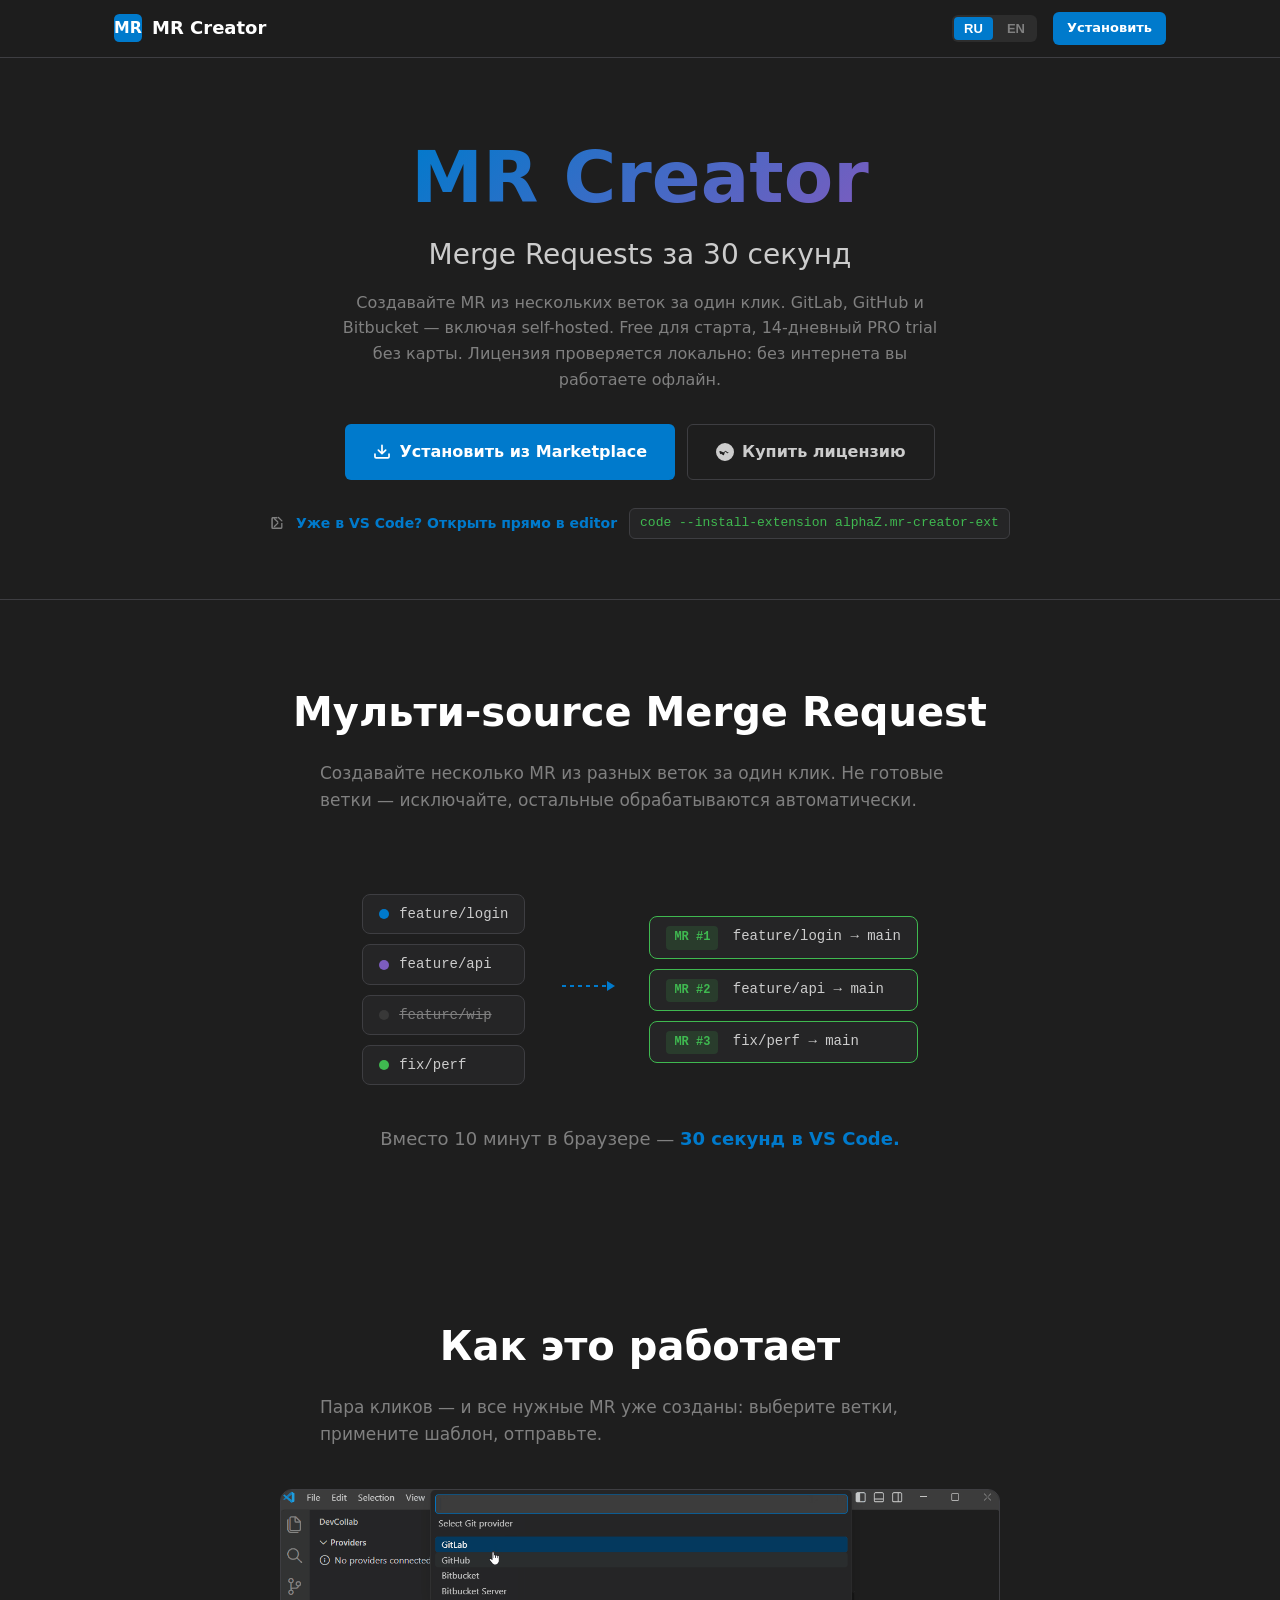
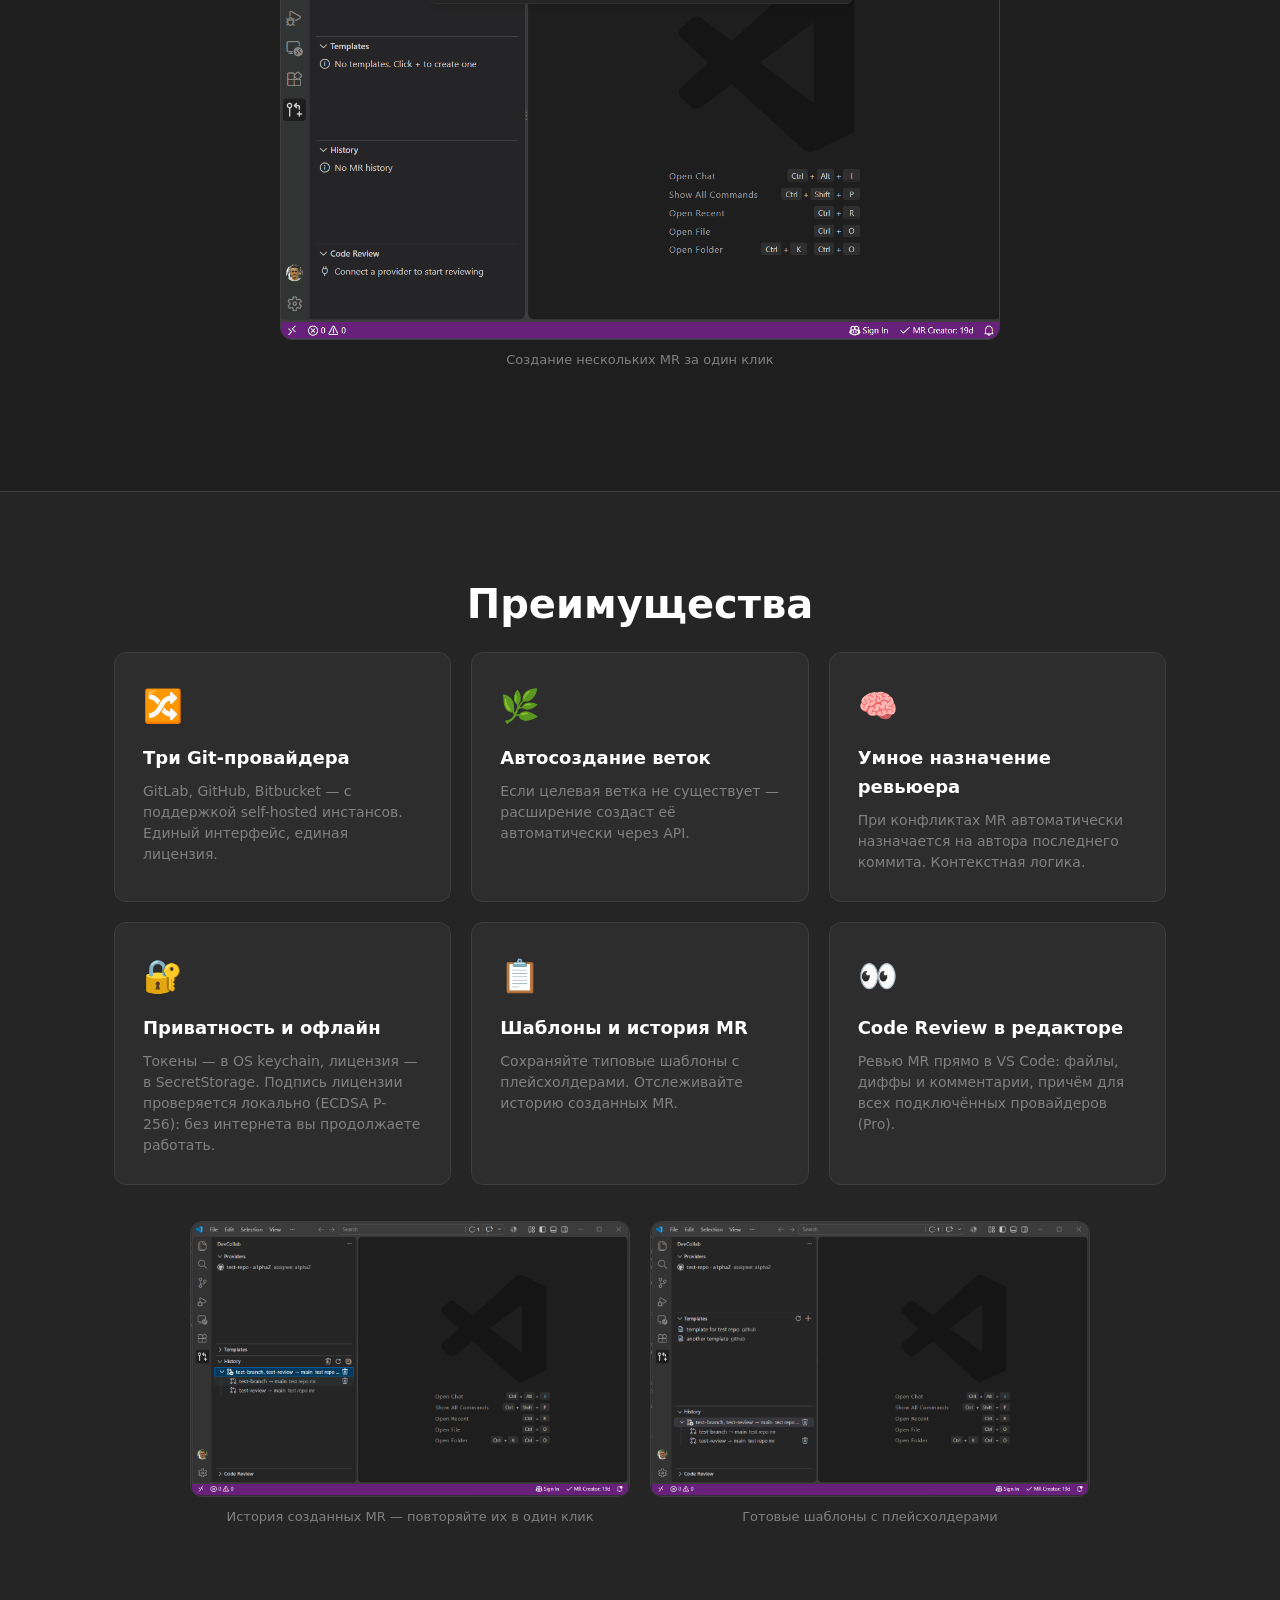
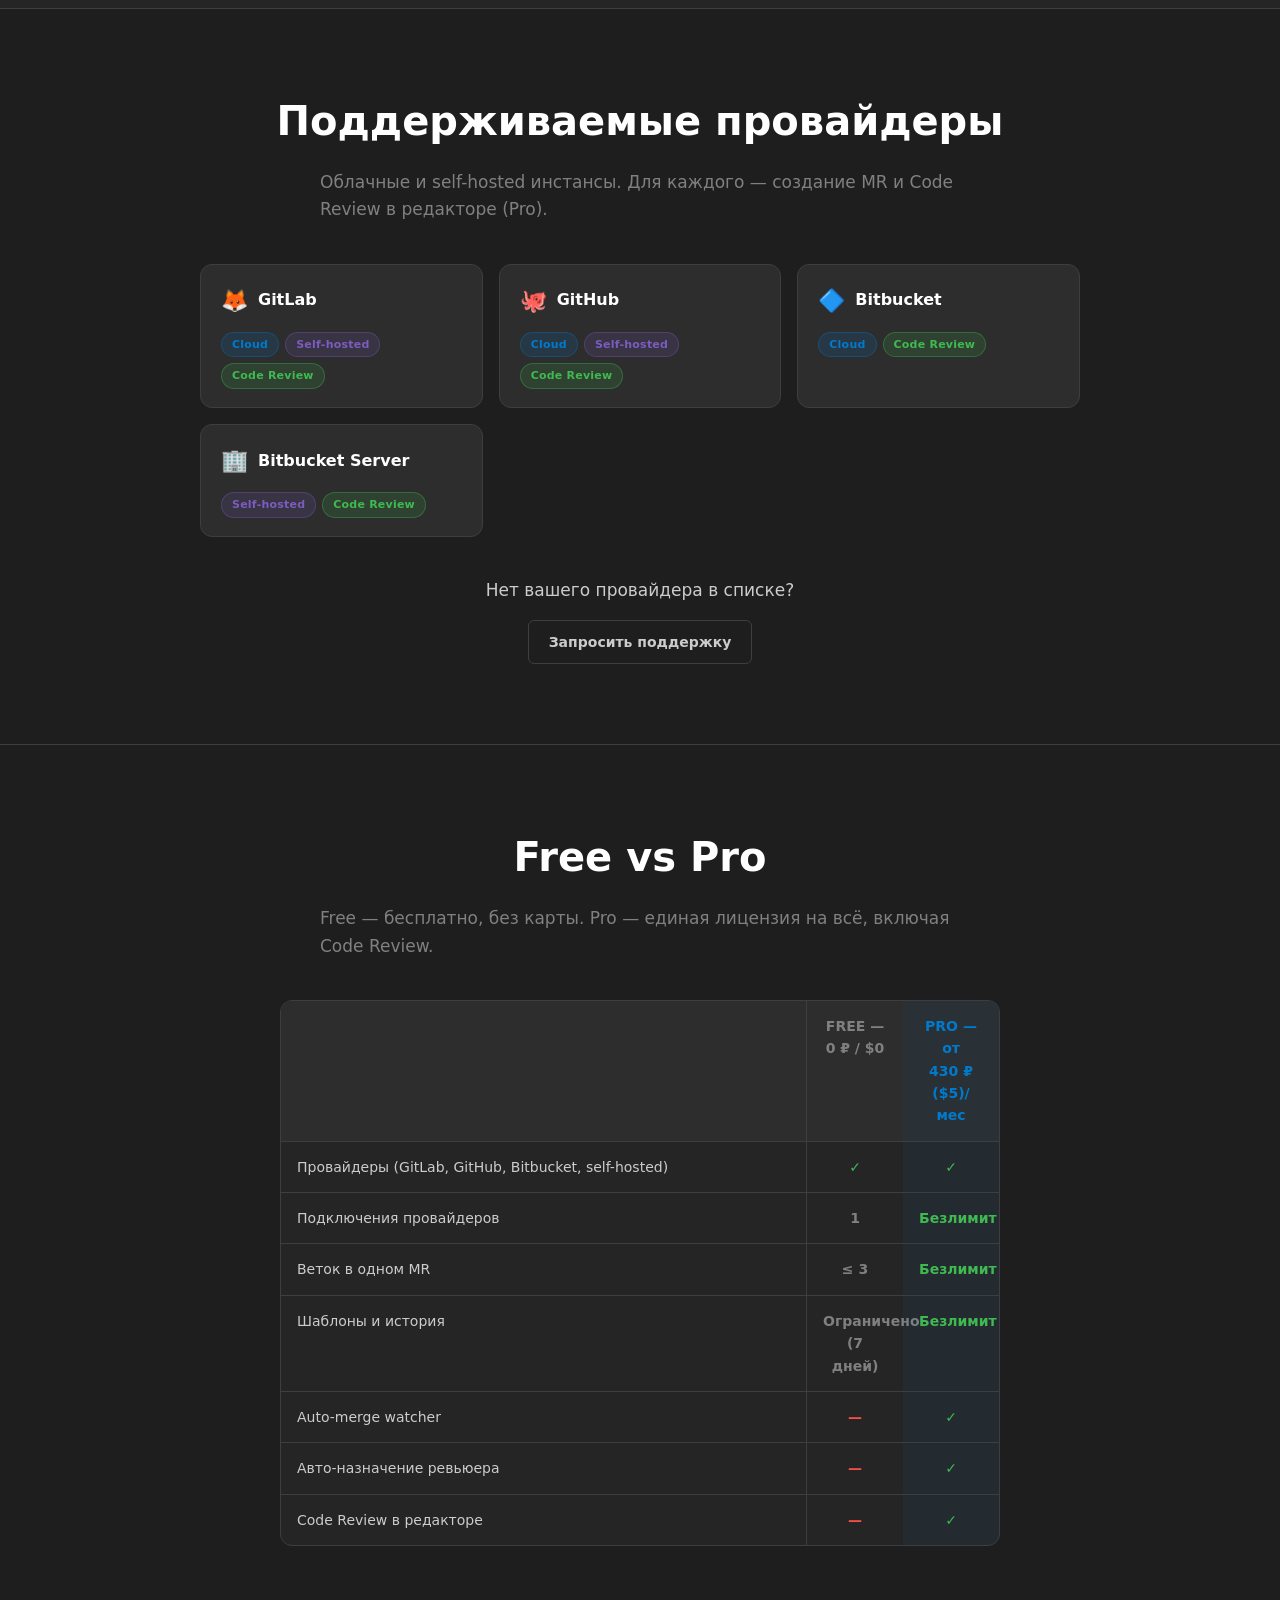
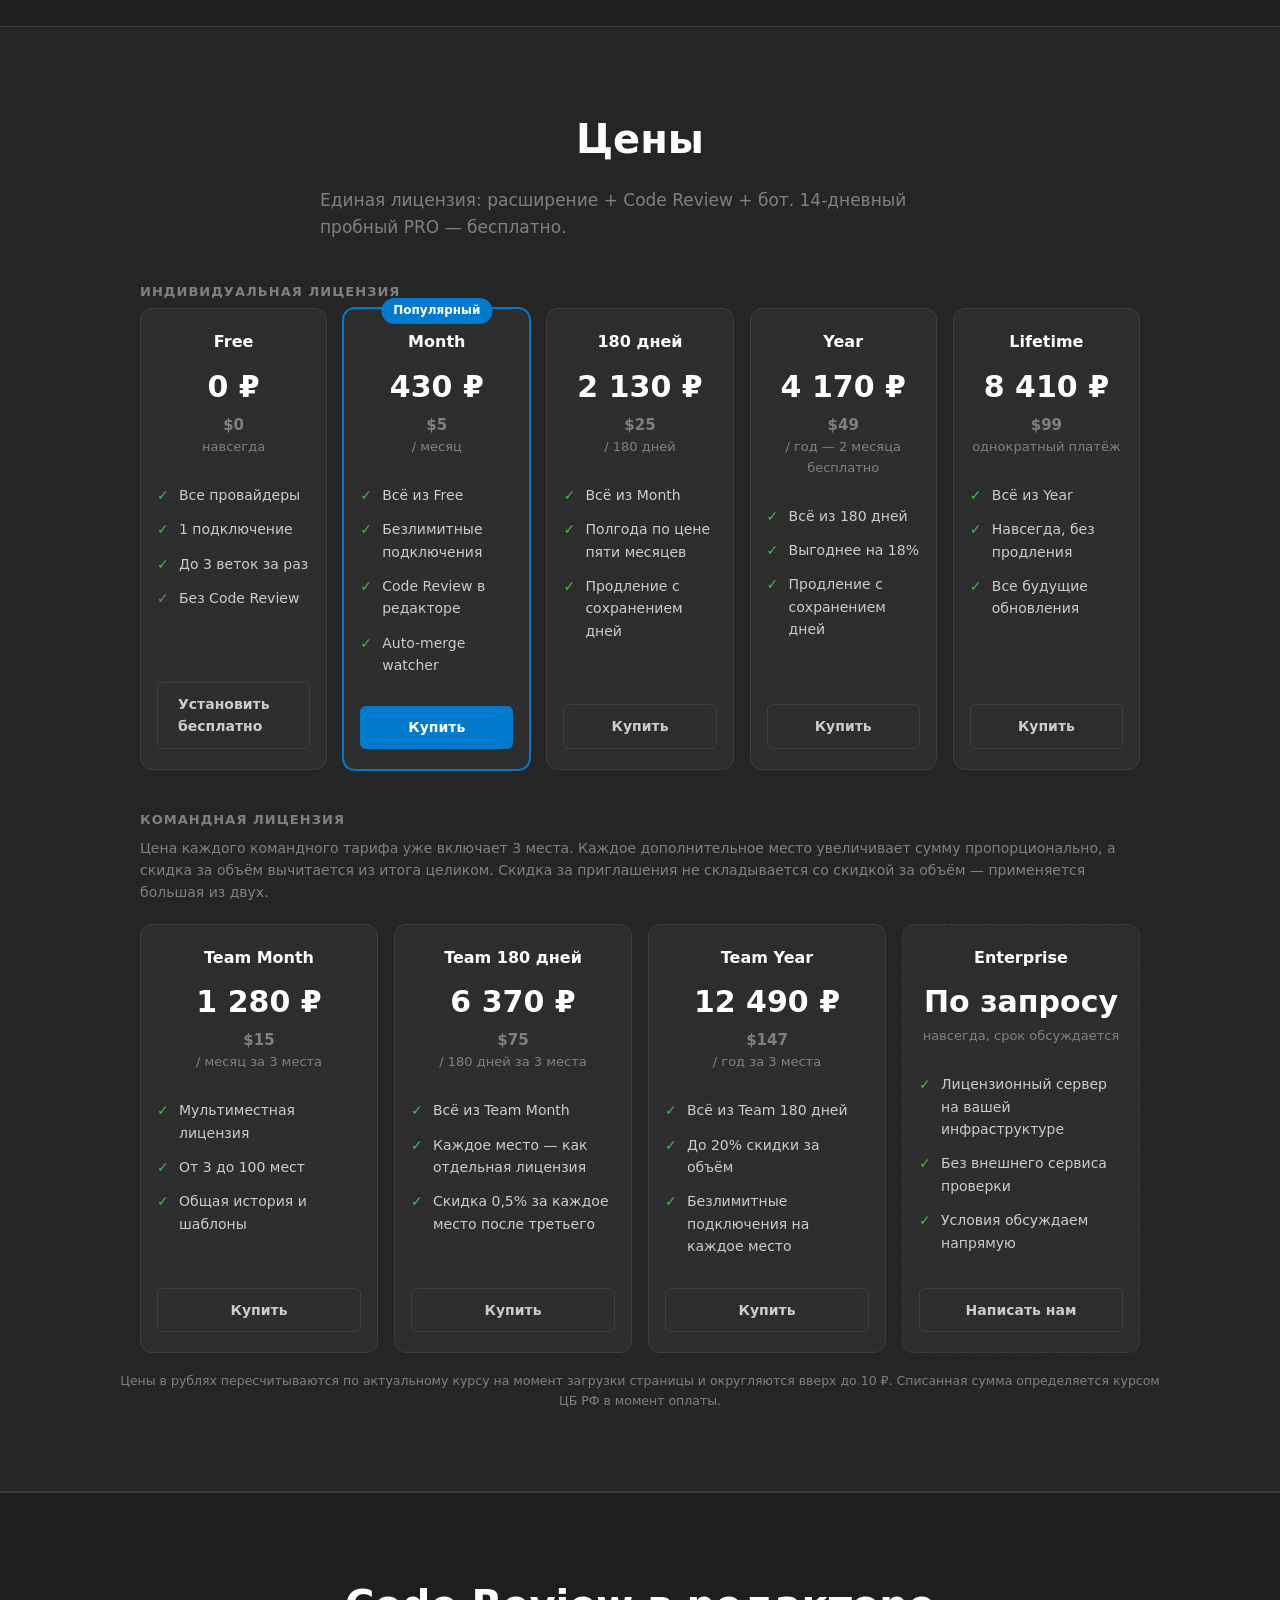
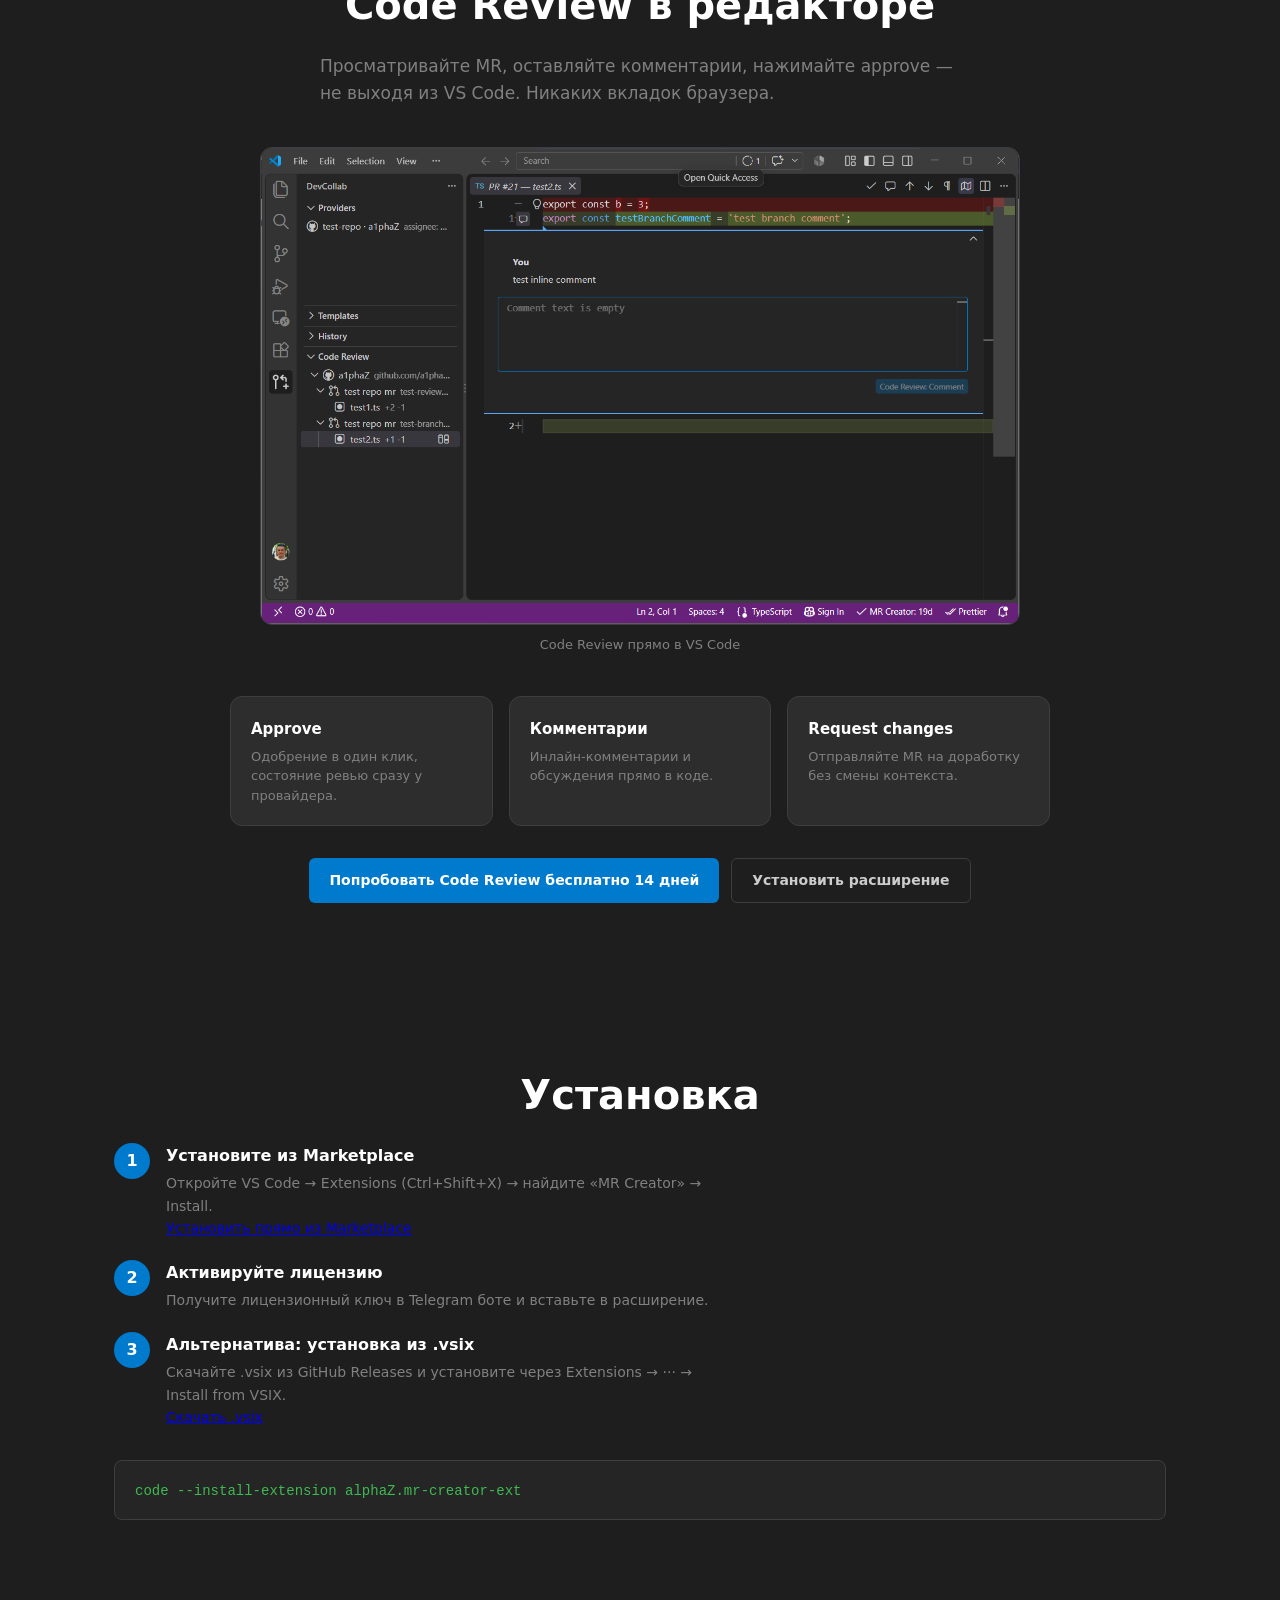
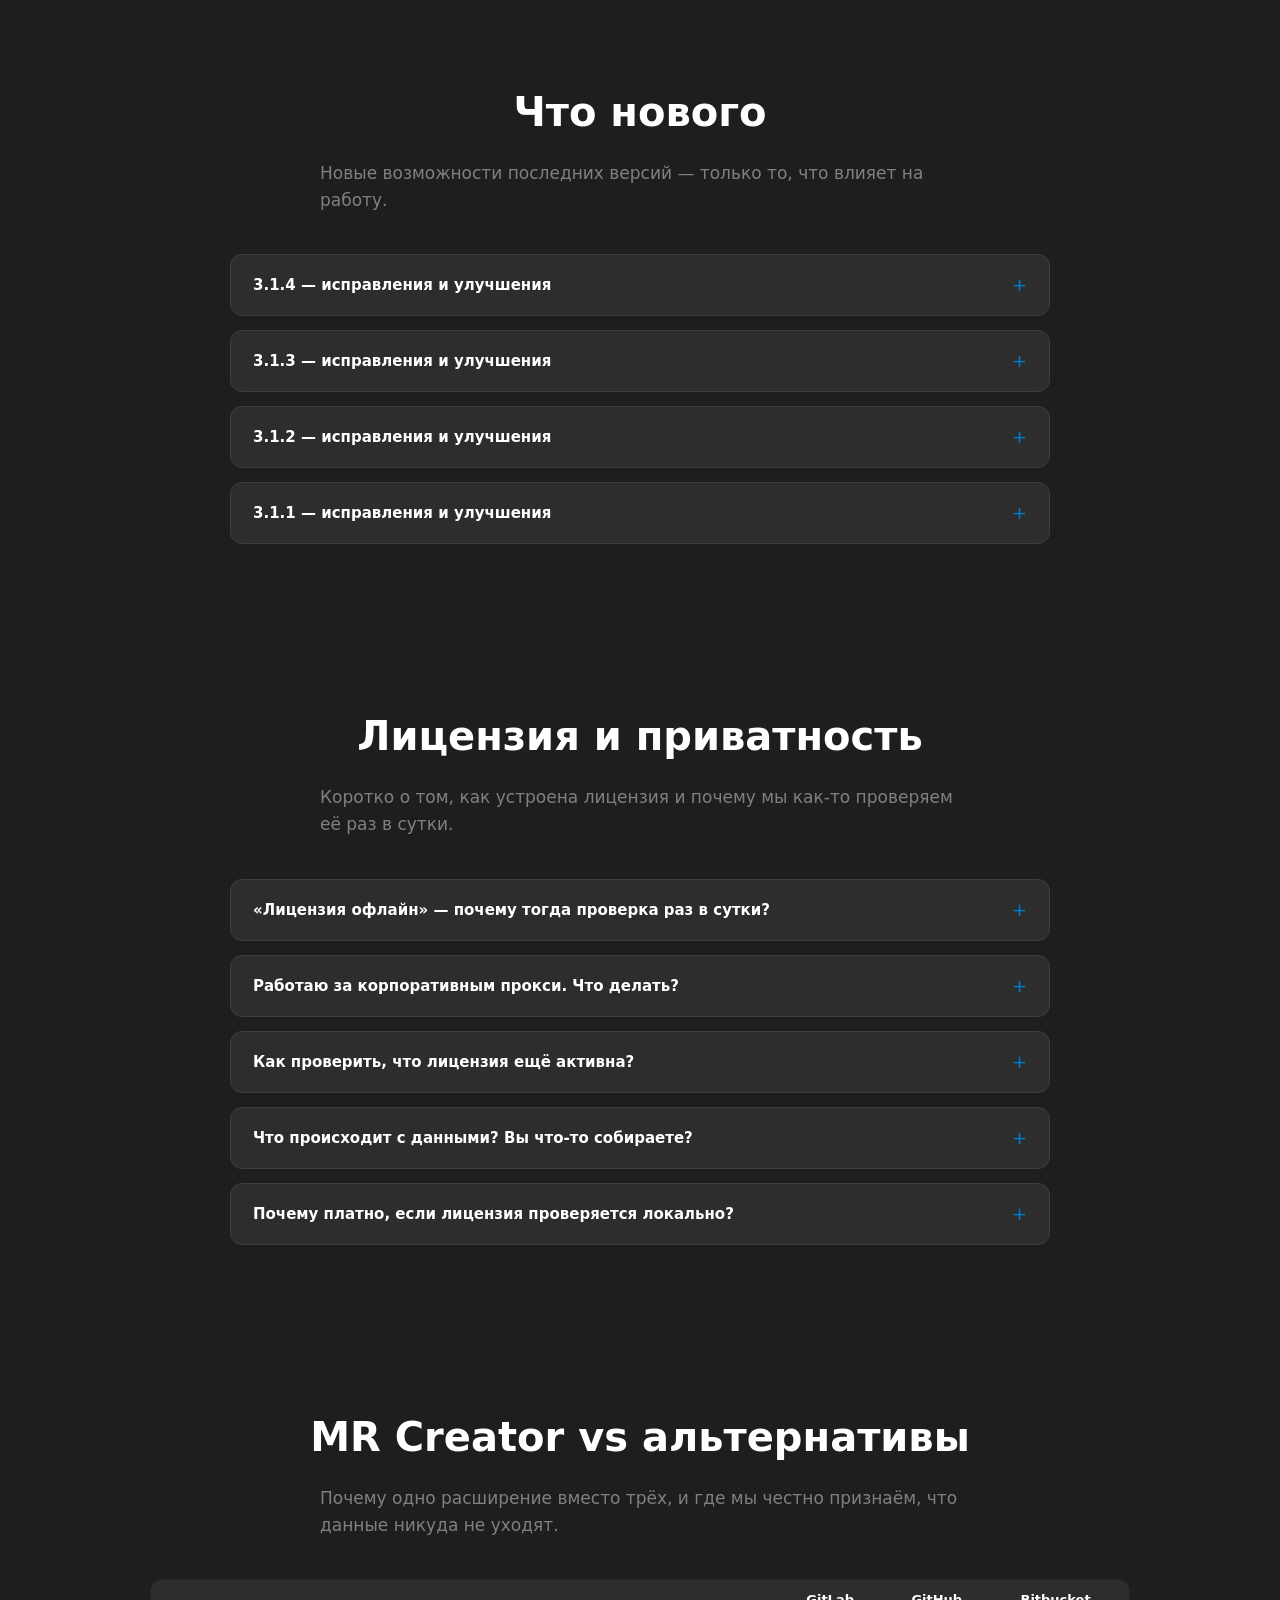
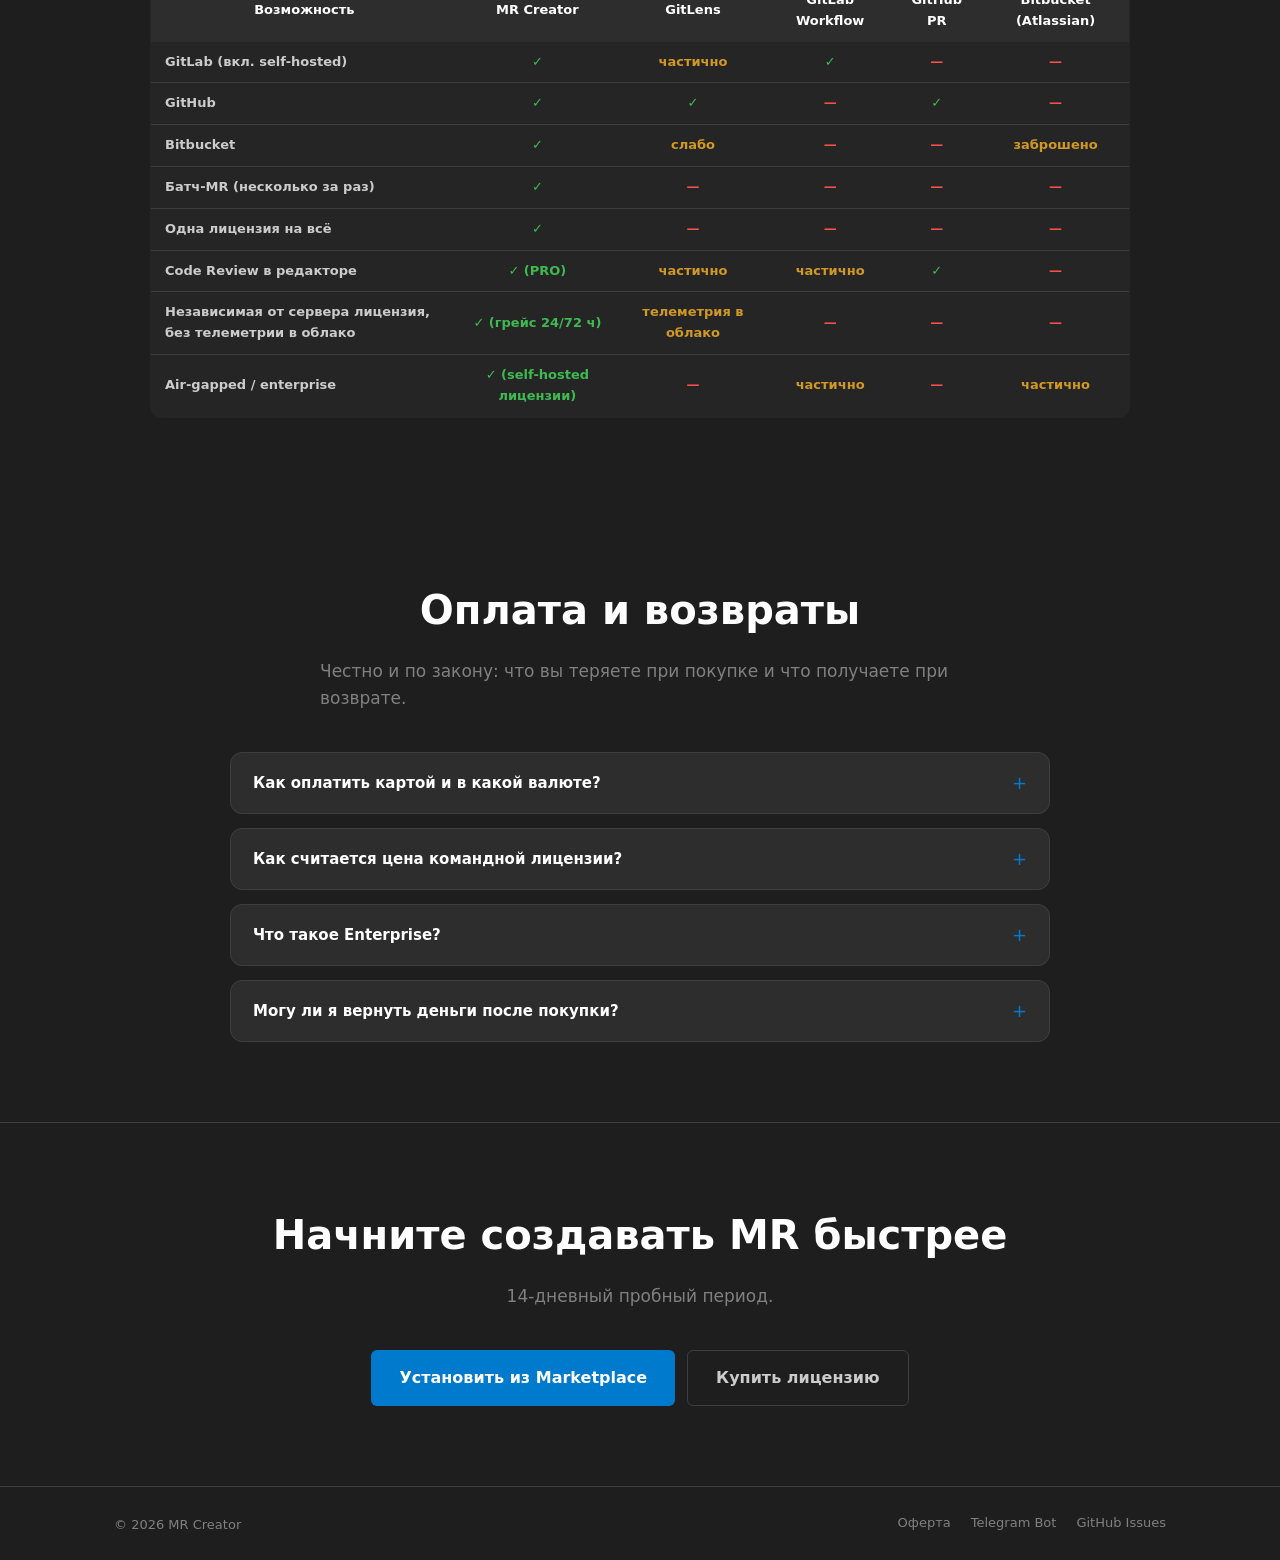
==== commit 4d444bbd: "docs: sync from mr-creator-standalone@691f0281d5c9b5aacc6e46a103fa0eec427d5006" ====
--- a/docs/index.html
+++ b/docs/index.html
@@ -518,6 +518,11 @@
       <p class="section-desc" data-ru="Новые возможности последних версий — только то, что влияет на работу." data-en="New features of recent releases — only what affects how you work.">Новые возможности последних версий — только то, что влияет на работу.</p>
       <div class="faq-list">
         <details class="faq-item">
+          <summary class="faq-q" data-ru="3.1.4 — исправления и улучшения" data-en="3.1.4 — fixes and improvements">3.1.4 — исправления и улучшения</summary>
+          <div class="faq-a" data-ru="Новых функций нет: исправлены ошибки и улучшена стабильность." data-en="No new features: bug fixes and stability improvements.">Новых функций нет: исправлены ошибки и улучшена стабильность.</div>
+        </details>
+
+        <details class="faq-item">
           <summary class="faq-q" data-ru="3.1.3 — исправления и улучшения" data-en="3.1.3 — fixes and improvements">3.1.3 — исправления и улучшения</summary>
           <div class="faq-a" data-ru="Новых функций нет: в документации расширения приведены в соответствие цены командной лицензии." data-en="No new features: the extension documentation now quotes the team license prices correctly.">Новых функций нет: в документации расширения приведены в соответствие цены командной лицензии.</div>
         </details>
@@ -530,11 +535,6 @@
         <details class="faq-item">
           <summary class="faq-q" data-ru="3.1.1 — исправления и улучшения" data-en="3.1.1 — fixes and improvements">3.1.1 — исправления и улучшения</summary>
           <div class="faq-a" data-ru="Новых функций нет: исправлены ошибки и улучшена стабильность." data-en="No new features: bug fixes and stability improvements.">Новых функций нет: исправлены ошибки и улучшена стабильность.</div>
-        </details>
-
-        <details class="faq-item">
-          <summary class="faq-q" data-ru="3.0.0 — PRO работает без интернета" data-en="3.0.0 — PRO works offline">3.0.0 — PRO работает без интернета</summary>
-          <div class="faq-a" data-ru="Без связи лицензия не пропадает: до 3 дней офлайн-защиты, затем PRO сама возобновляется при следующей проверке." data-en="No connection? PRO keeps working: up to 3 days of offline protection, then it resumes automatically on the next check.">Без связи лицензия не пропадает: до 3 дней офлайн-защиты, затем PRO сама возобновляется при следующей проверке.</div>
         </details>
 
      </div>
@@ -762,7 +762,7 @@
       "offerCount": "5",
       "description": "Free to start; PRO from 430 ₽ ($5)/month, Lifetime 8,410 ₽ ($99), Team from 1,280 ₽ ($15)/month for 3 seats. 14-day free PRO trial."
     },
-    "softwareVersion": "3.1.3",
+    "softwareVersion": "3.1.4",
     "downloadUrl": "https://marketplace.visualstudio.com/items?itemName=alphaZ.mr-creator-ext",
     "url": "https://mr-creator.ru/",
     "screenshot": "https://mr-creator.ru/og-image.svg"
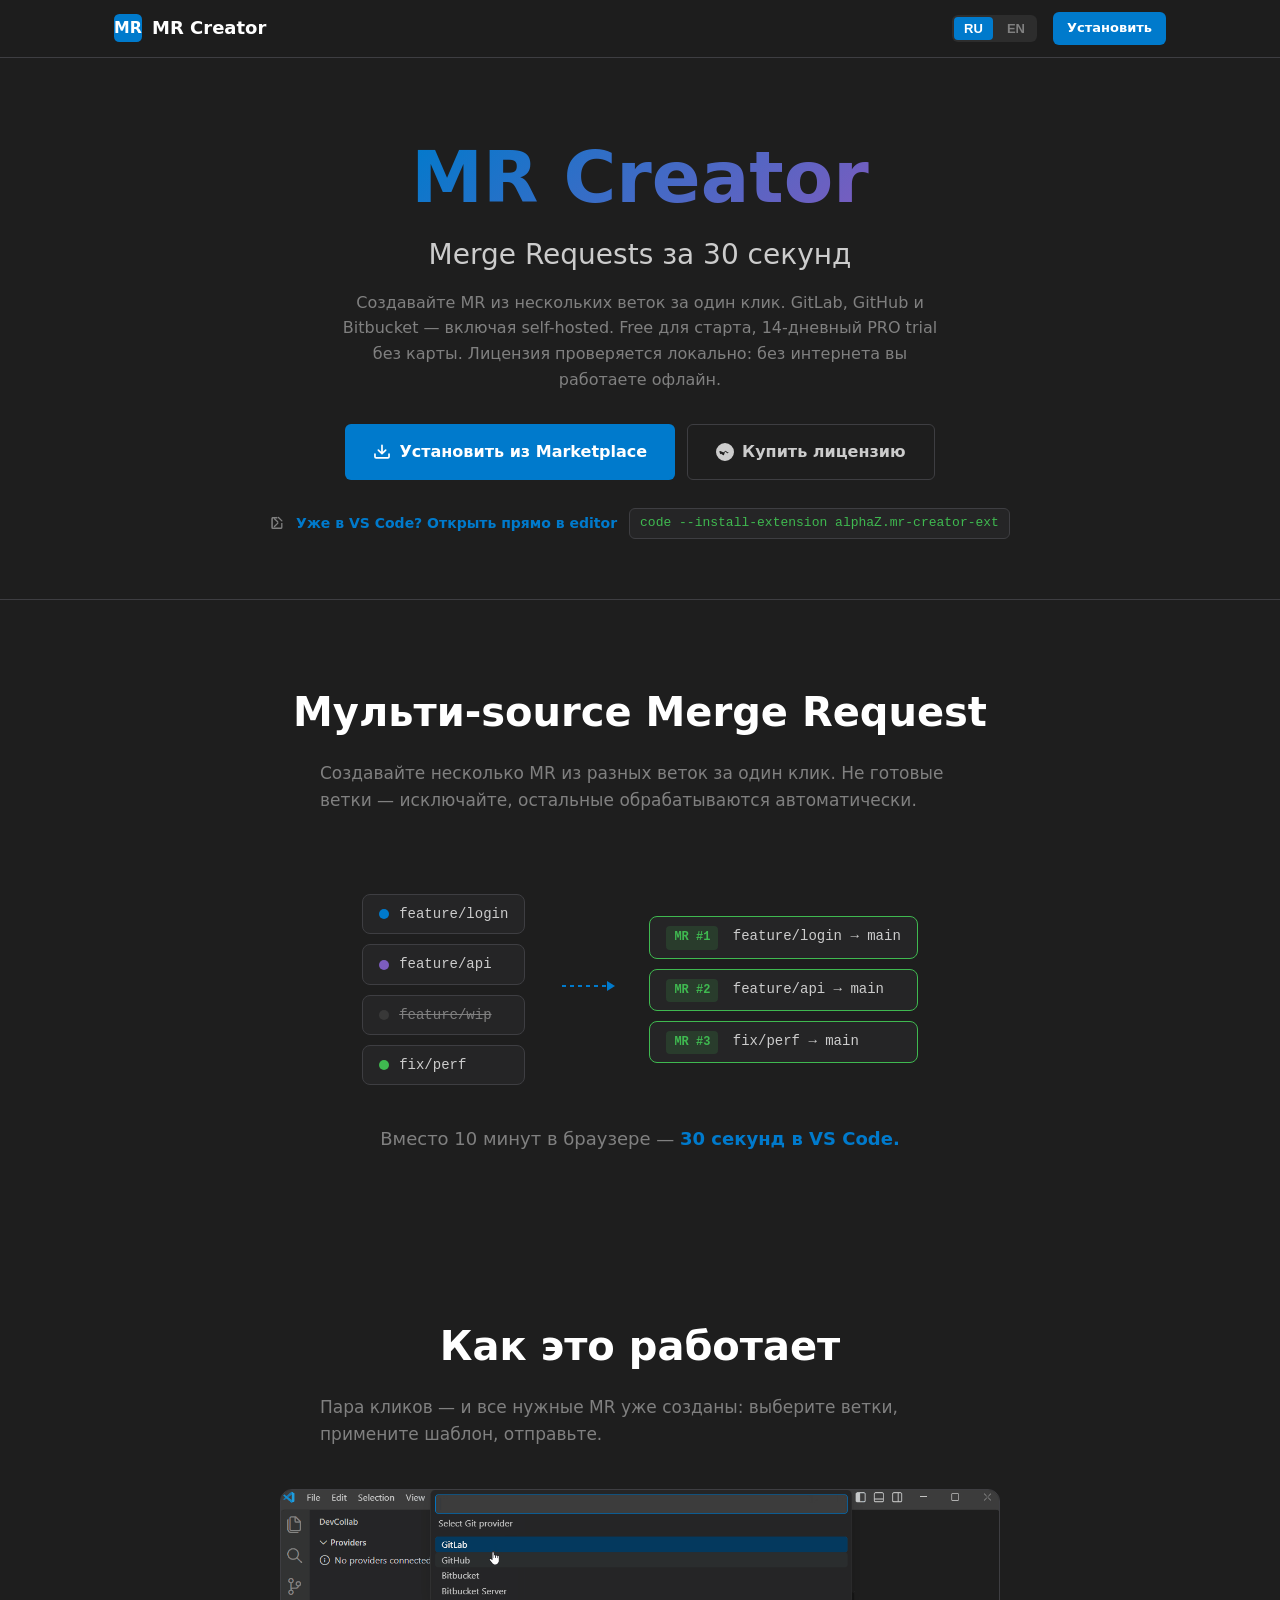
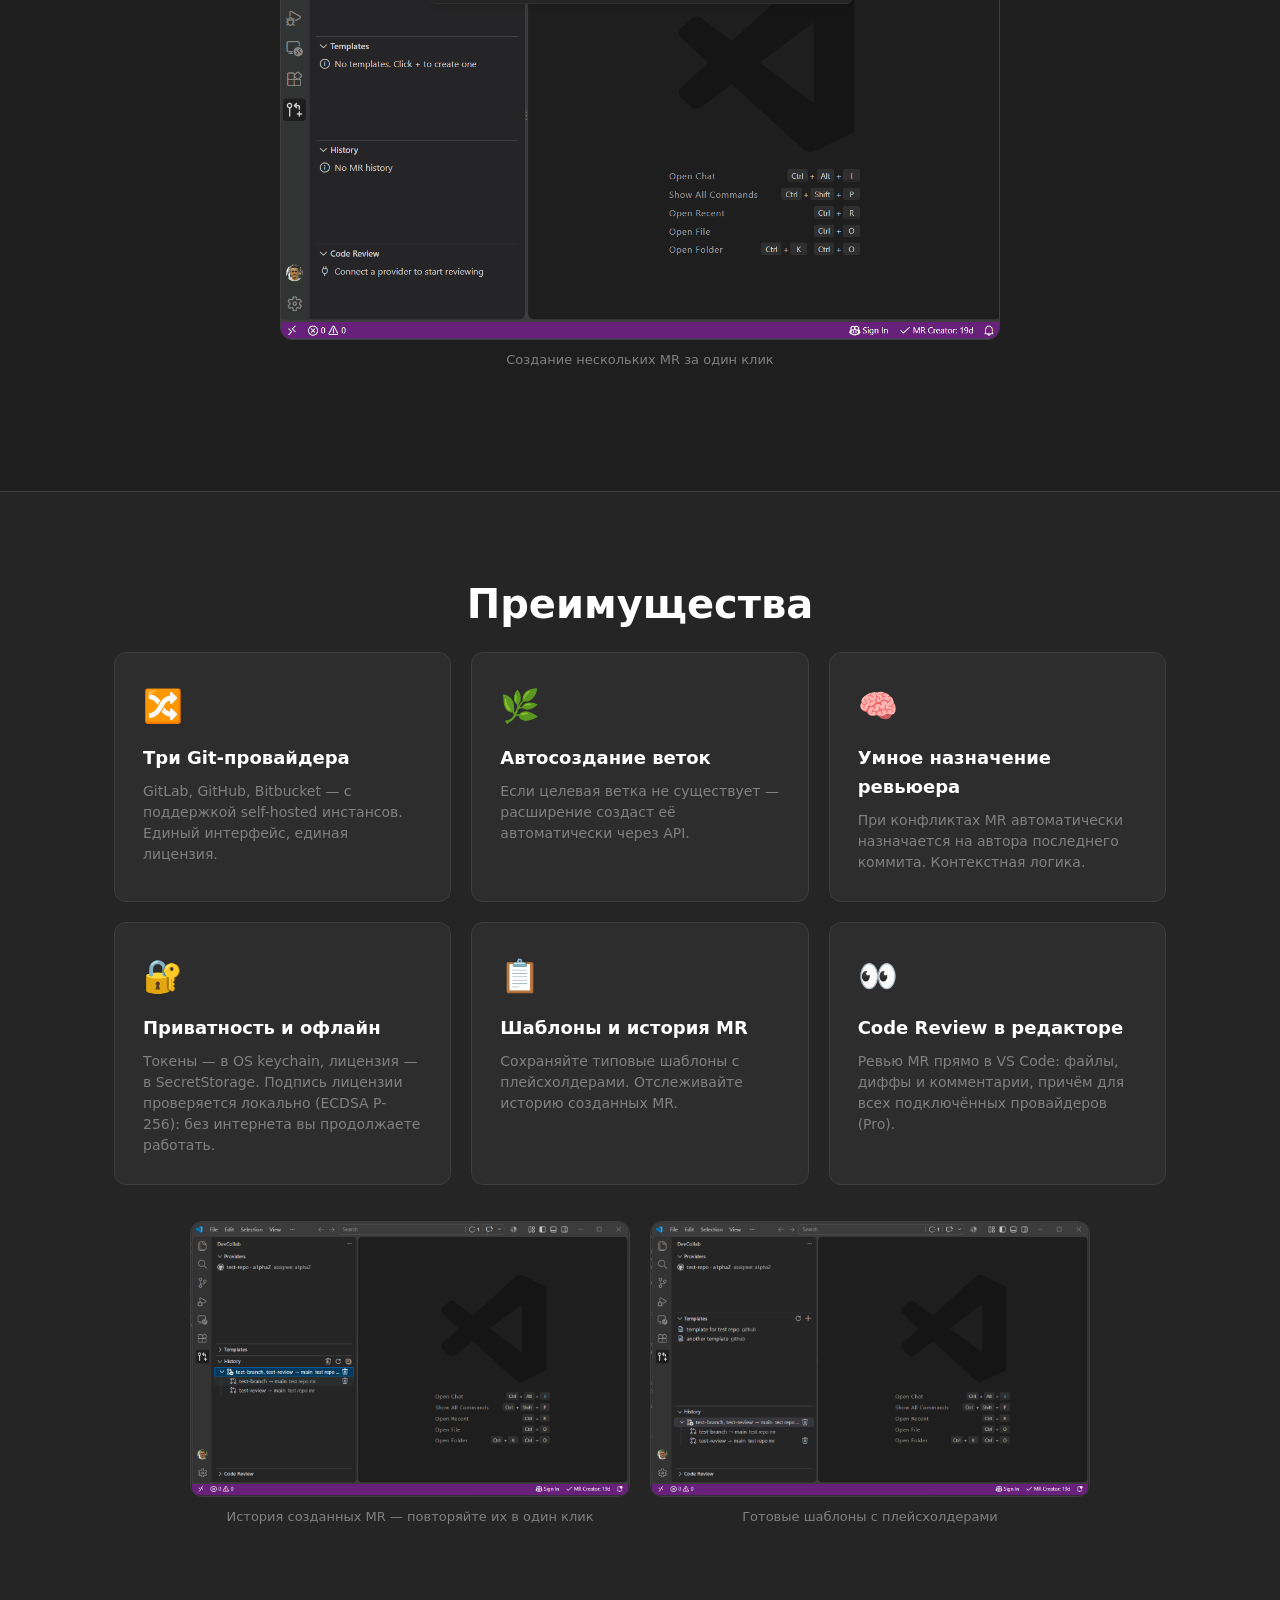
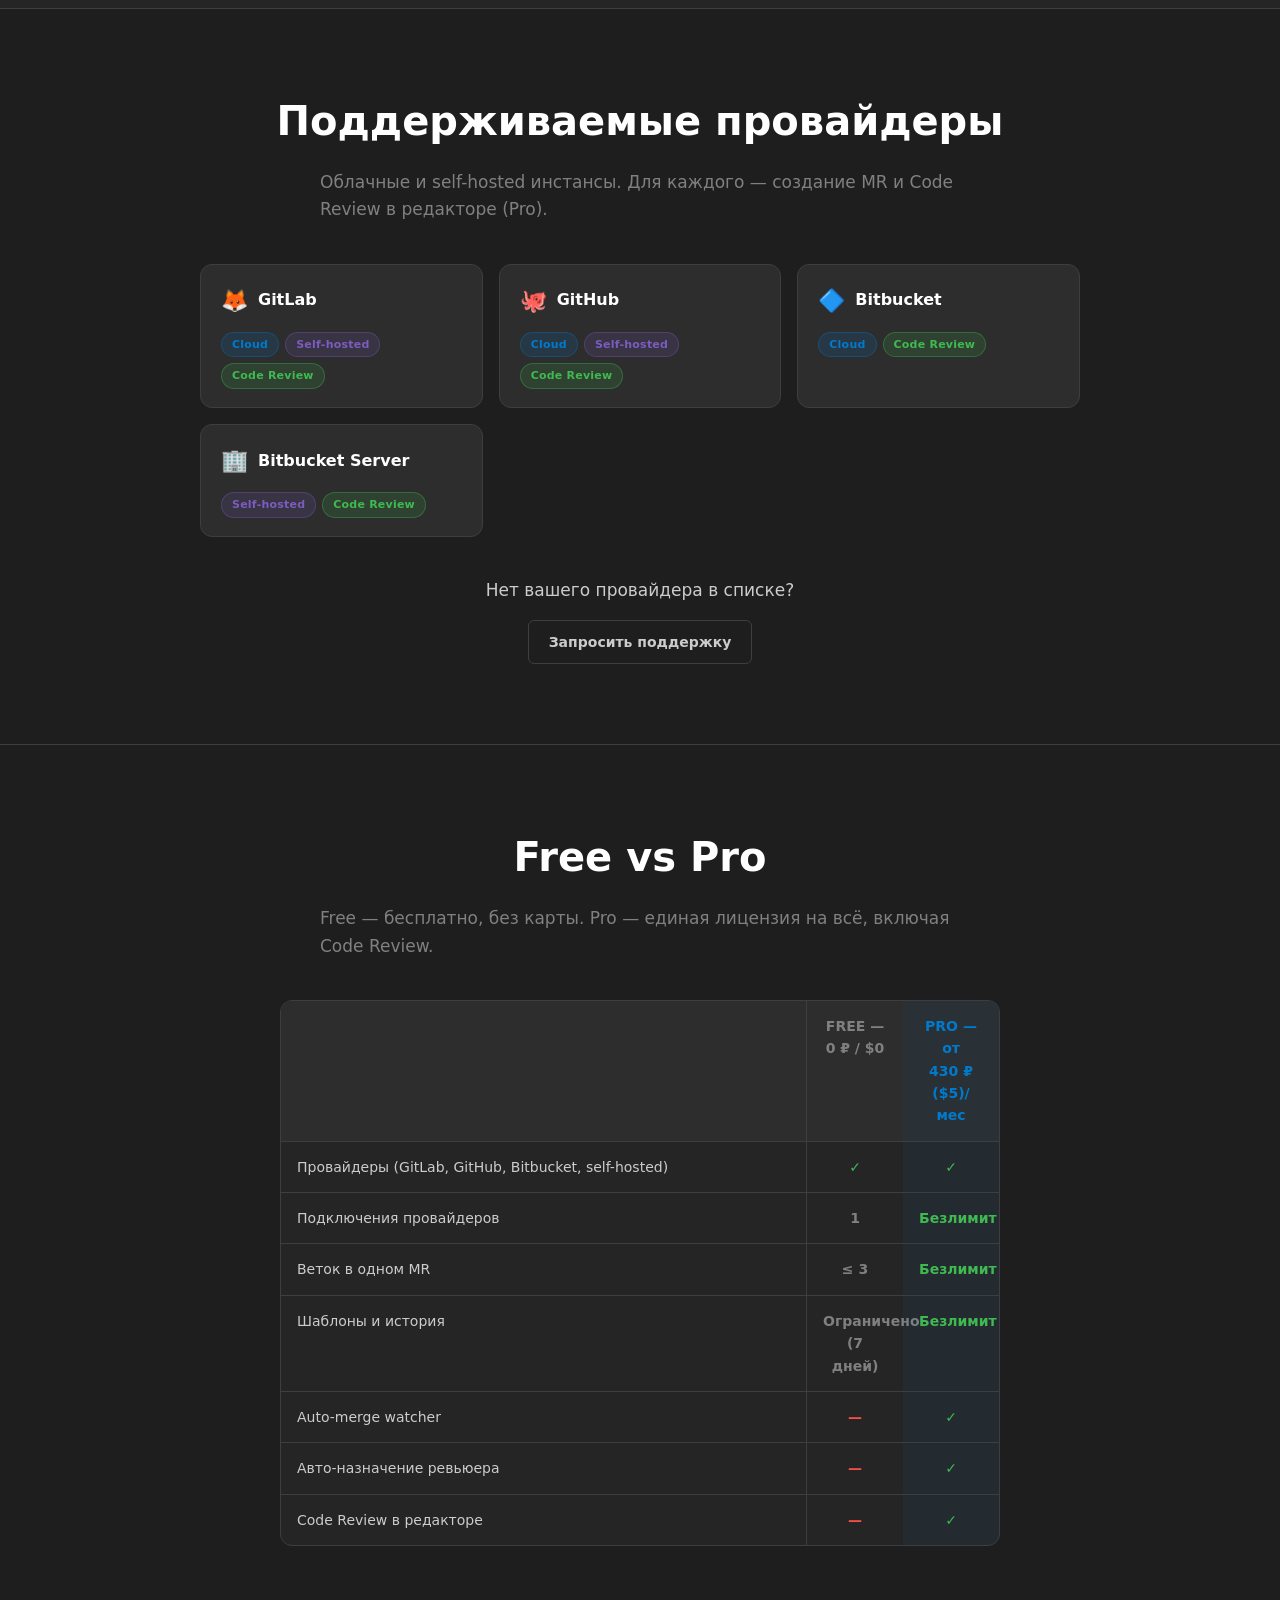
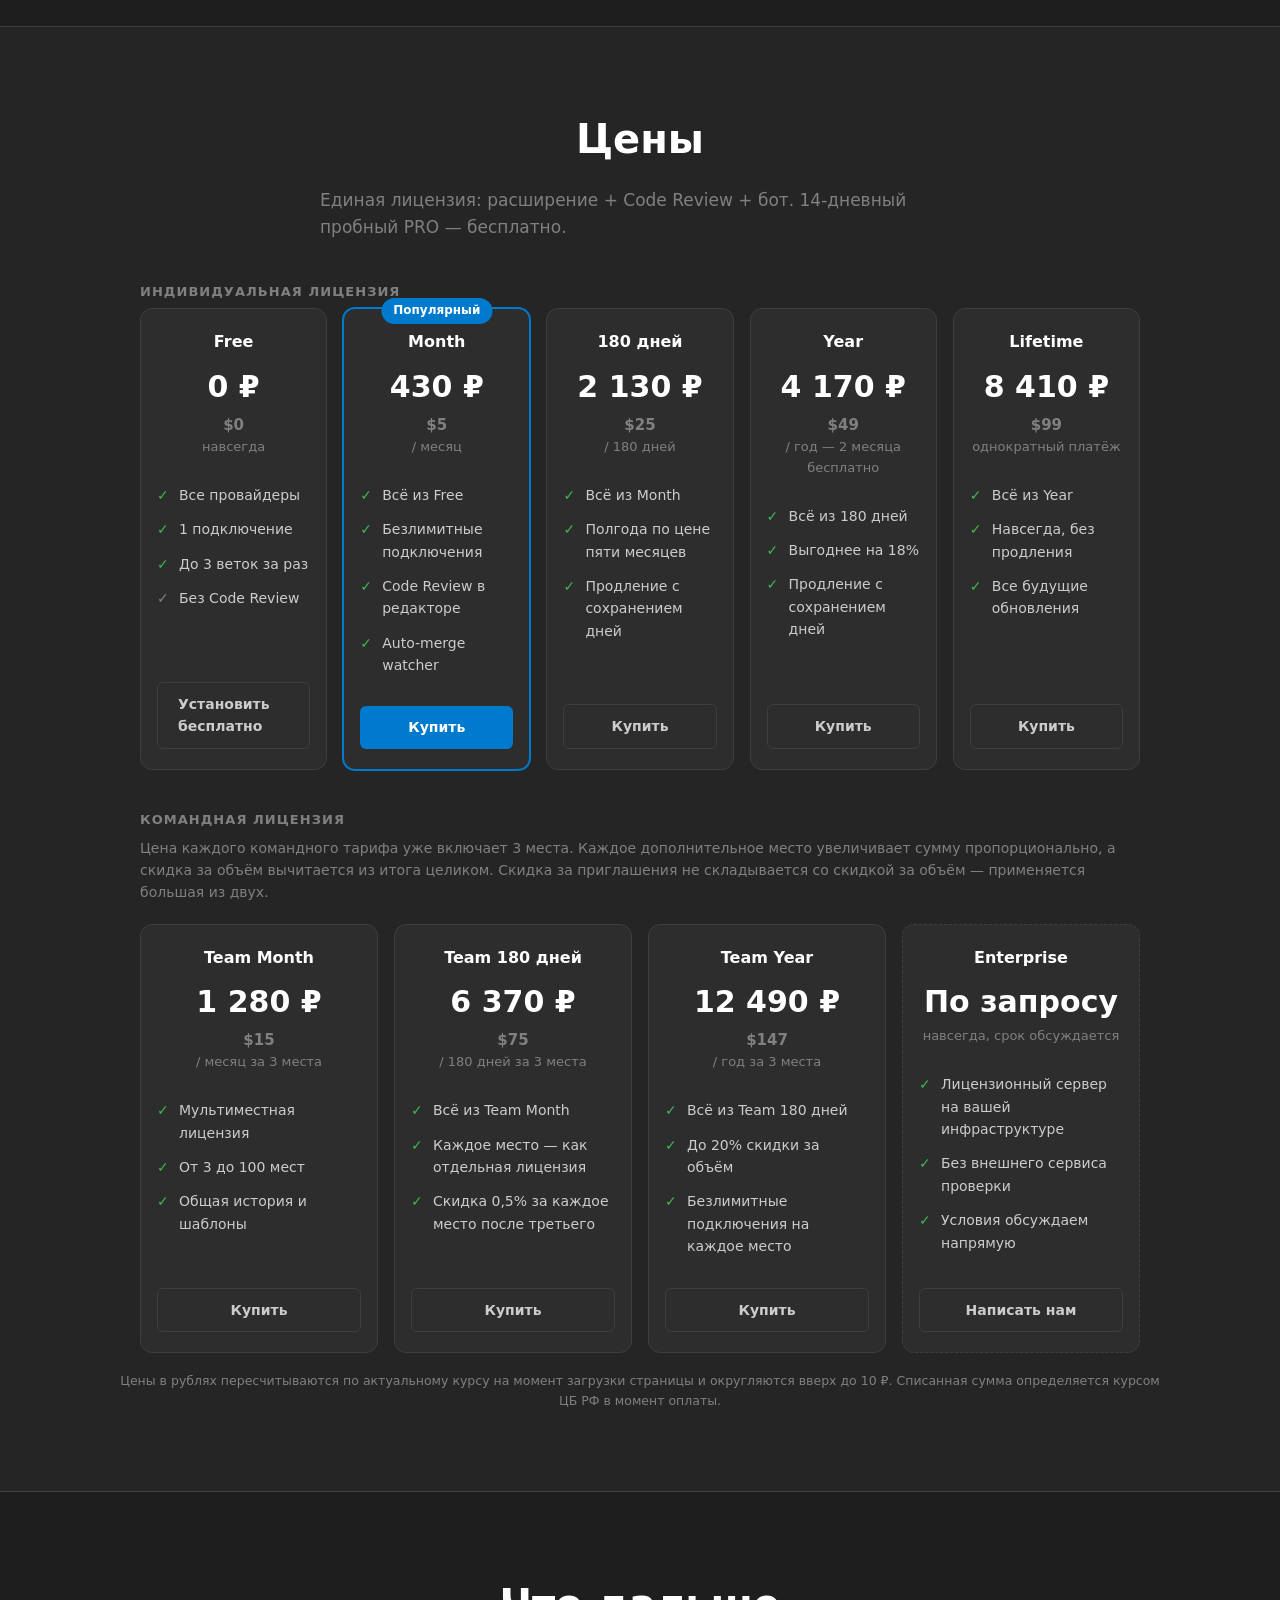
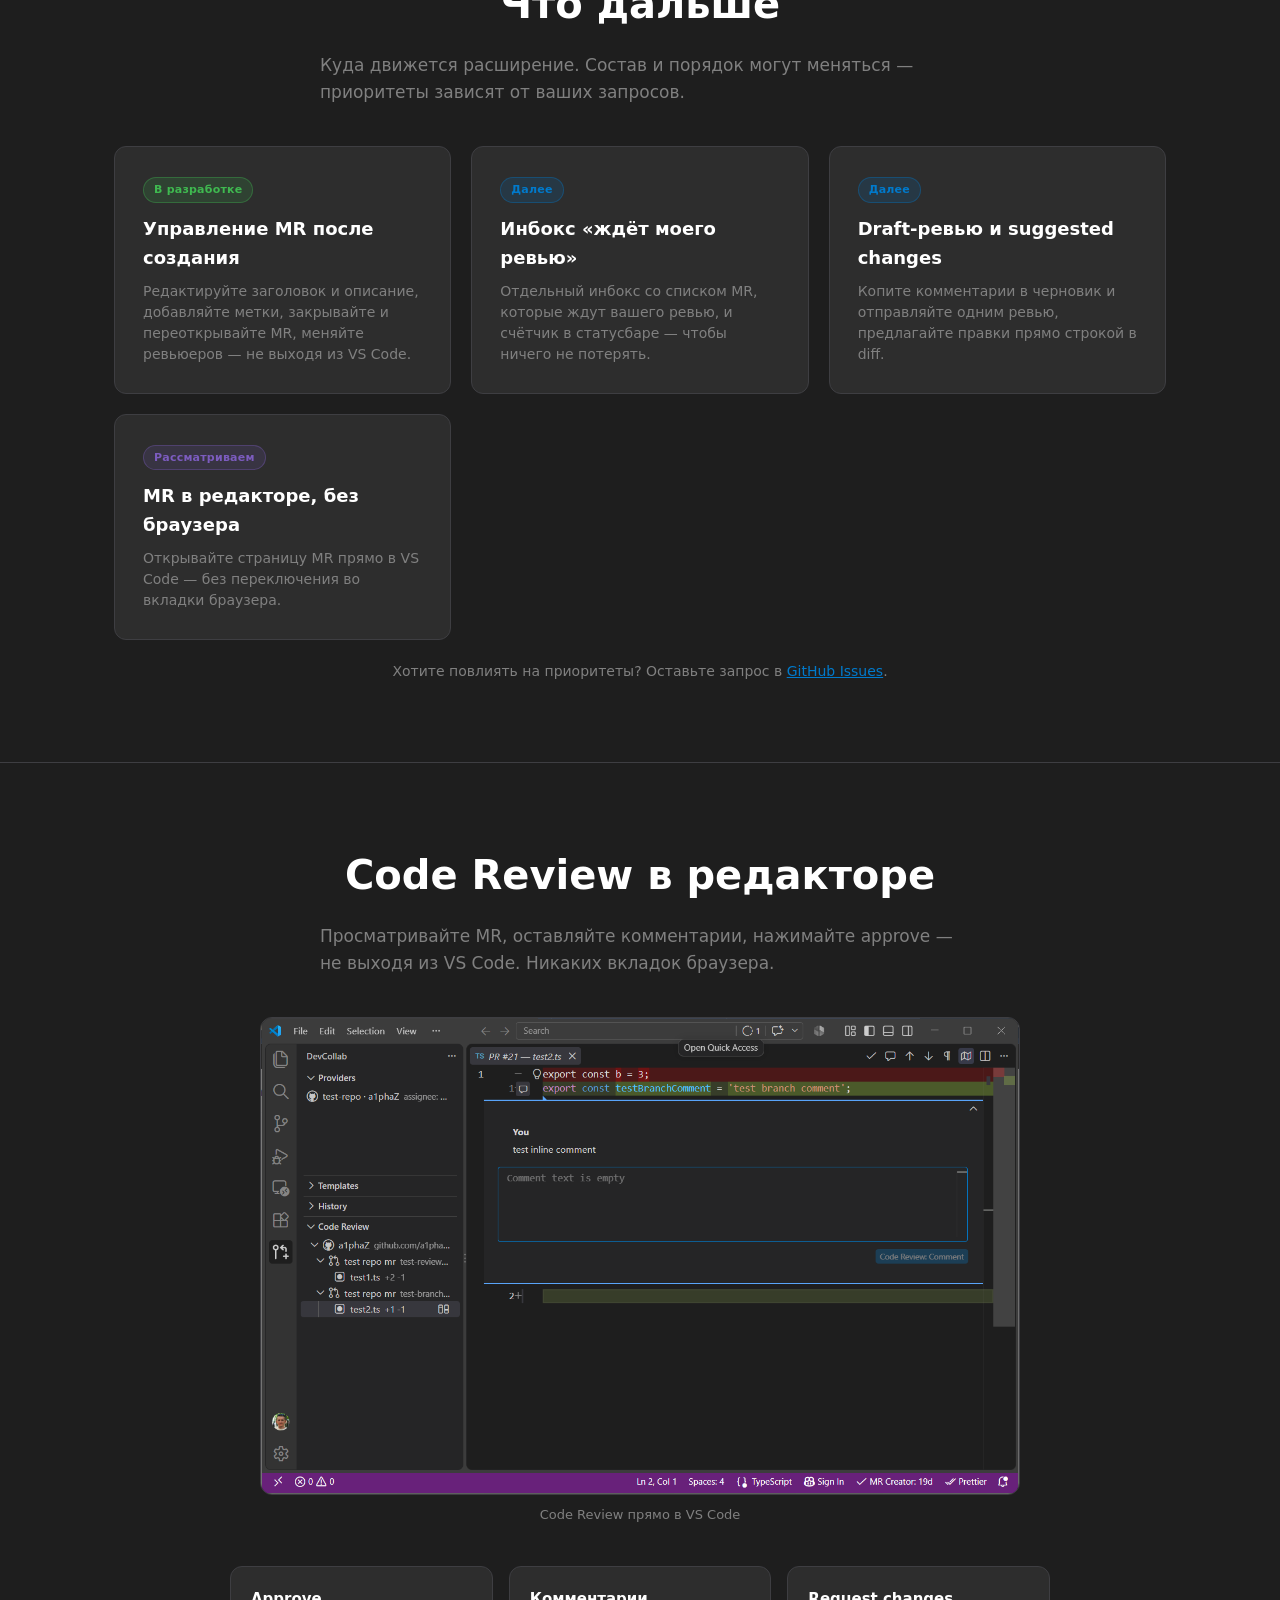
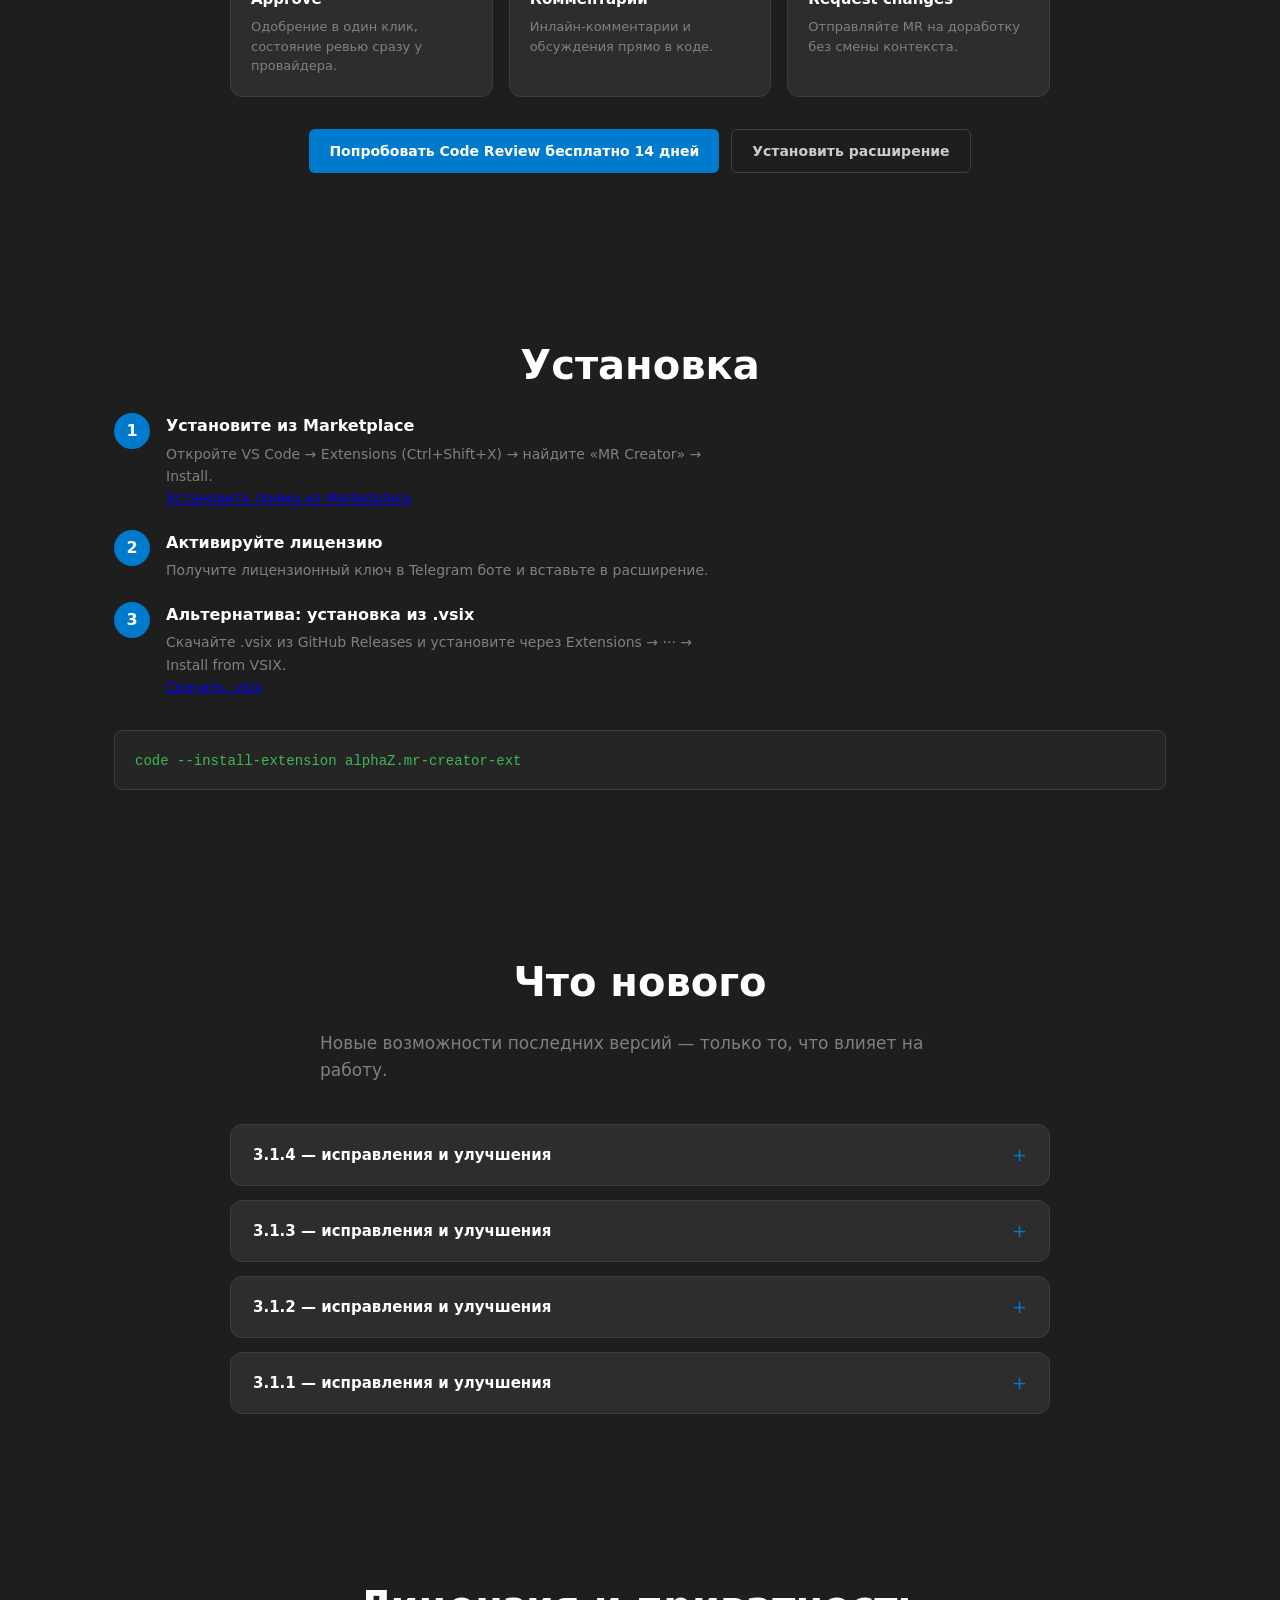
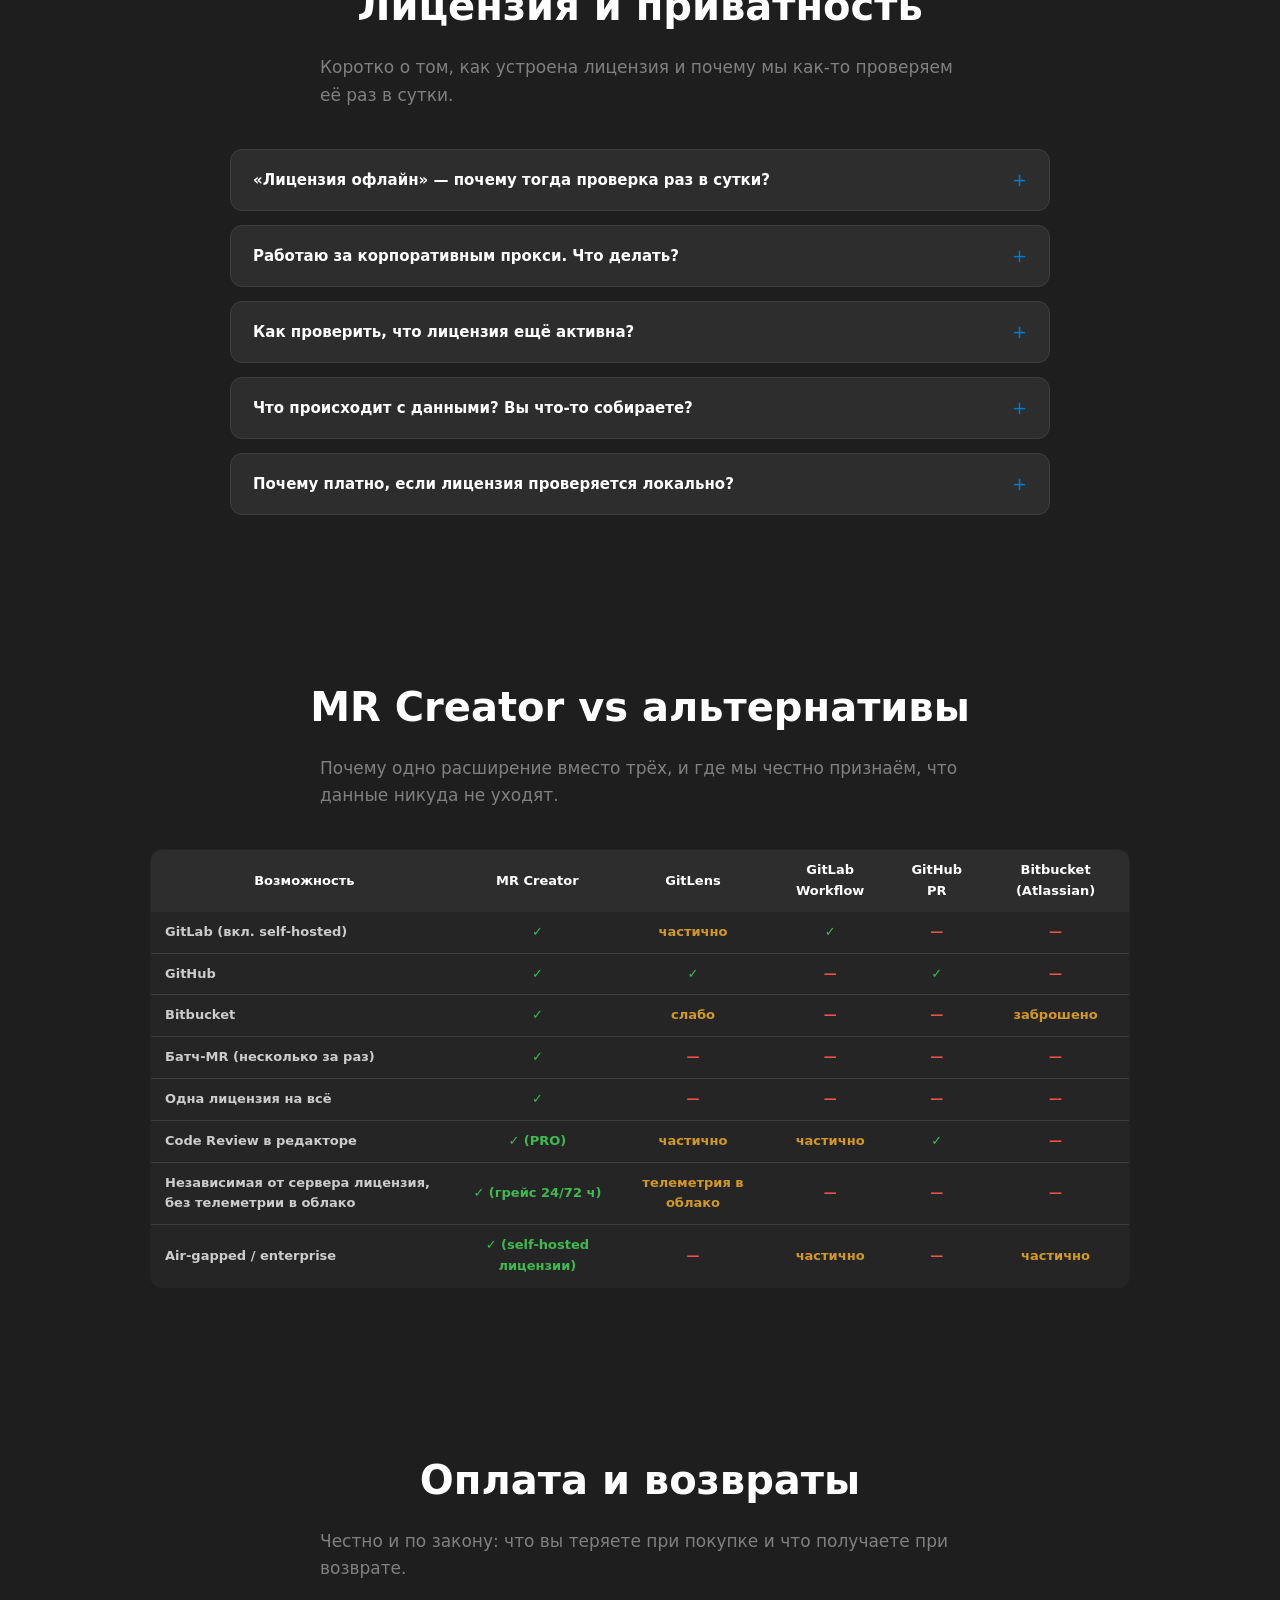
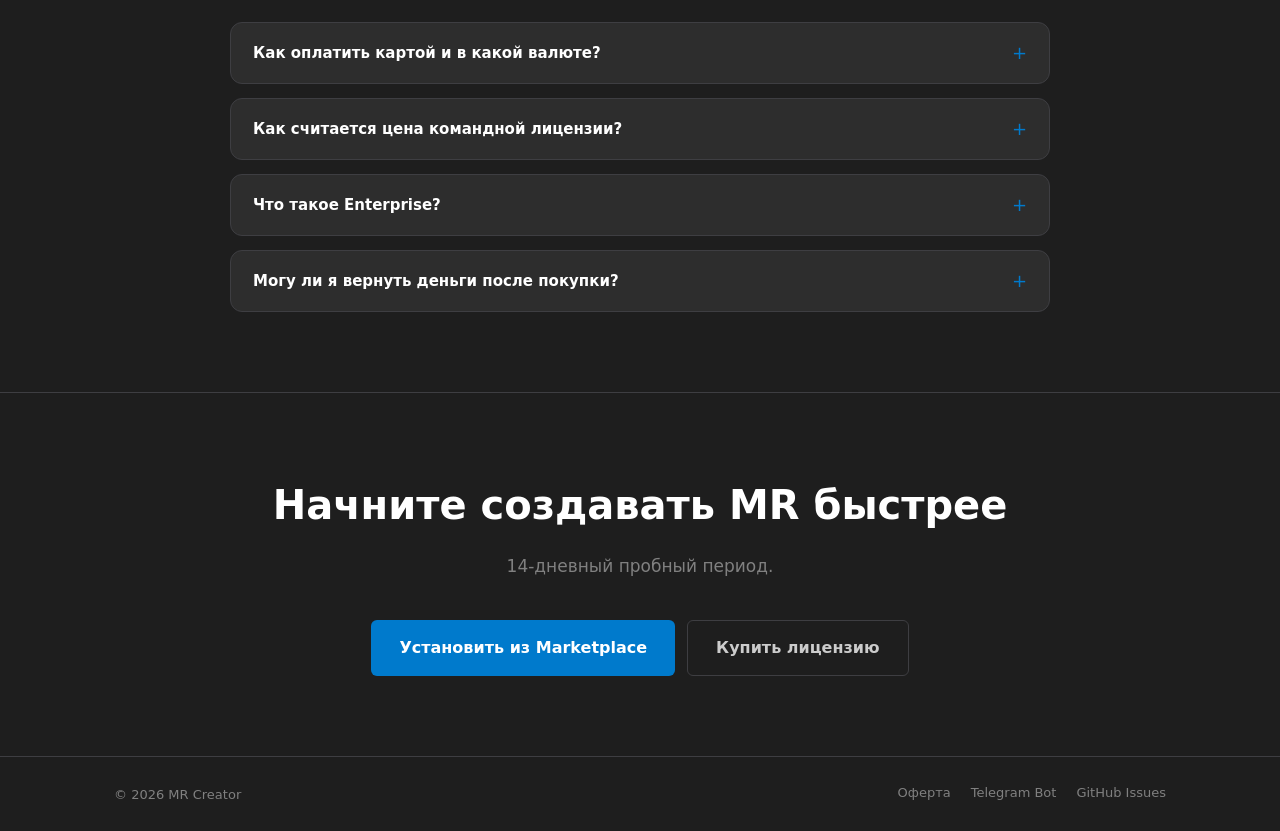
==== commit f67aba76: "docs: sync from mr-creator-standalone@229fcab2e3e5416bee6358c3a5358bb4259c4786" ====
--- a/docs/index.html
+++ b/docs/index.html
@@ -437,6 +437,42 @@
     </div>
   </section>
 
+  <!-- Roadmap -->
+  <section class="section roadmap">
+    <div class="container">
+      <h2 class="section-title" data-ru="Что дальше" data-en="What's next">Что дальше</h2>
+      <p class="section-desc" data-ru="Куда движется расширение. Состав и порядок могут меняться — приоритеты зависят от ваших запросов." data-en="Where the extension is heading. Scope and order may change — priorities follow your requests.">Куда движется расширение. Состав и порядок могут меняться — приоритеты зависят от ваших запросов.</p>
+
+      <div class="adv-grid">
+        <article class="adv-card">
+          <span class="chip chip-progress" data-ru="В разработке" data-en="In progress">В разработке</span>
+          <h3 class="adv-title" data-ru="Управление MR после создания" data-en="Manage MRs after creation">Управление MR после создания</h3>
+          <p class="adv-desc" data-ru="Редактируйте заголовок и описание, добавляйте метки, закрывайте и переоткрывайте MR, меняйте ревьюеров — не выходя из VS Code." data-en="Edit the title and description, add labels, close and reopen MRs, change reviewers — without leaving VS Code.">Редактируйте заголовок и описание, добавляйте метки, закрывайте и переоткрывайте MR, меняйте ревьюеров — не выходя из VS Code.</p>
+        </article>
+
+        <article class="adv-card">
+          <span class="chip chip-next" data-ru="Далее" data-en="Next">Далее</span>
+          <h3 class="adv-title" data-ru="Инбокс «ждёт моего ревью»" data-en="“Waiting for my review” inbox">Инбокс «ждёт моего ревью»</h3>
+          <p class="adv-desc" data-ru="Отдельный инбокс со списком MR, которые ждут вашего ревью, и счётчик в статусбаре — чтобы ничего не потерять." data-en="A dedicated inbox listing MRs waiting for your review, plus a status-bar counter so nothing slips.">Отдельный инбокс со списком MR, которые ждут вашего ревью, и счётчик в статусбаре — чтобы ничего не потерять.</p>
+        </article>
+
+        <article class="adv-card">
+          <span class="chip chip-next" data-ru="Далее" data-en="Next">Далее</span>
+          <h3 class="adv-title" data-ru="Draft-ревью и suggested changes" data-en="Draft reviews &amp; suggested changes">Draft-ревью и suggested changes</h3>
+          <p class="adv-desc" data-ru="Копите комментарии в черновик и отправляйте одним ревью, предлагайте правки прямо строкой в diff." data-en="Collect comments in a draft and submit them as one review, and propose line-level fixes right in the diff.">Копите комментарии в черновик и отправляйте одним ревью, предлагайте правки прямо строкой в diff.</p>
+        </article>
+
+        <article class="adv-card">
+          <span class="chip chip-exploring" data-ru="Рассматриваем" data-en="Exploring">Рассматриваем</span>
+          <h3 class="adv-title" data-ru="MR в редакторе, без браузера" data-en="MRs in the editor, no browser">MR в редакторе, без браузера</h3>
+          <p class="adv-desc" data-ru="Открывайте страницу MR прямо в VS Code — без переключения во вкладки браузера." data-en="Open the MR page right inside VS Code — no switching to browser tabs.">Открывайте страницу MR прямо в VS Code — без переключения во вкладки браузера.</p>
+        </article>
+      </div>
+
+      <p class="roadmap-note" data-ru="Хотите повлиять на приоритеты? Оставьте запрос в <a href='https://github.com/a1phaZ/mr-creator-landing/issues?utm_source=landing&amp;utm_campaign=roadmap'>GitHub Issues</a>." data-en="Want to influence priorities? Leave a request in <a href='https://github.com/a1phaZ/mr-creator-landing/issues?utm_source=landing&amp;utm_campaign=roadmap'>GitHub Issues</a>.">Хотите повлиять на приоритеты? Оставьте запрос в <a href="https://github.com/a1phaZ/mr-creator-landing/issues?utm_source=landing&utm_campaign=roadmap">GitHub Issues</a>.</p>
+    </div>
+  </section>
+
   <!-- Code Review -->
   <section class="section feature-spot">
     <div class="container">
--- a/docs/style.css
+++ b/docs/style.css
@@ -505,6 +505,40 @@
   border: 1px solid rgba(63, 185, 80, 0.35);
 }
 
+.chip-progress {
+  background: rgba(63, 185, 80, 0.15);
+  color: var(--green);
+  border: 1px solid rgba(63, 185, 80, 0.35);
+}
+
+.chip-next {
+  background: rgba(0, 122, 204, 0.15);
+  color: var(--accent);
+  border: 1px solid rgba(0, 122, 204, 0.35);
+}
+
+.chip-exploring {
+  background: rgba(124, 92, 191, 0.15);
+  color: var(--purple);
+  border: 1px solid rgba(124, 92, 191, 0.35);
+}
+
+.roadmap .adv-card .chip {
+  display: inline-block;
+  margin-bottom: 12px;
+}
+
+.roadmap-note {
+  margin-top: 20px;
+  font-size: 14px;
+  color: var(--text-dim);
+  text-align: center;
+}
+
+.roadmap-note a {
+  color: var(--accent);
+}
+
 .providers-cta {
   text-align: center;
 }
